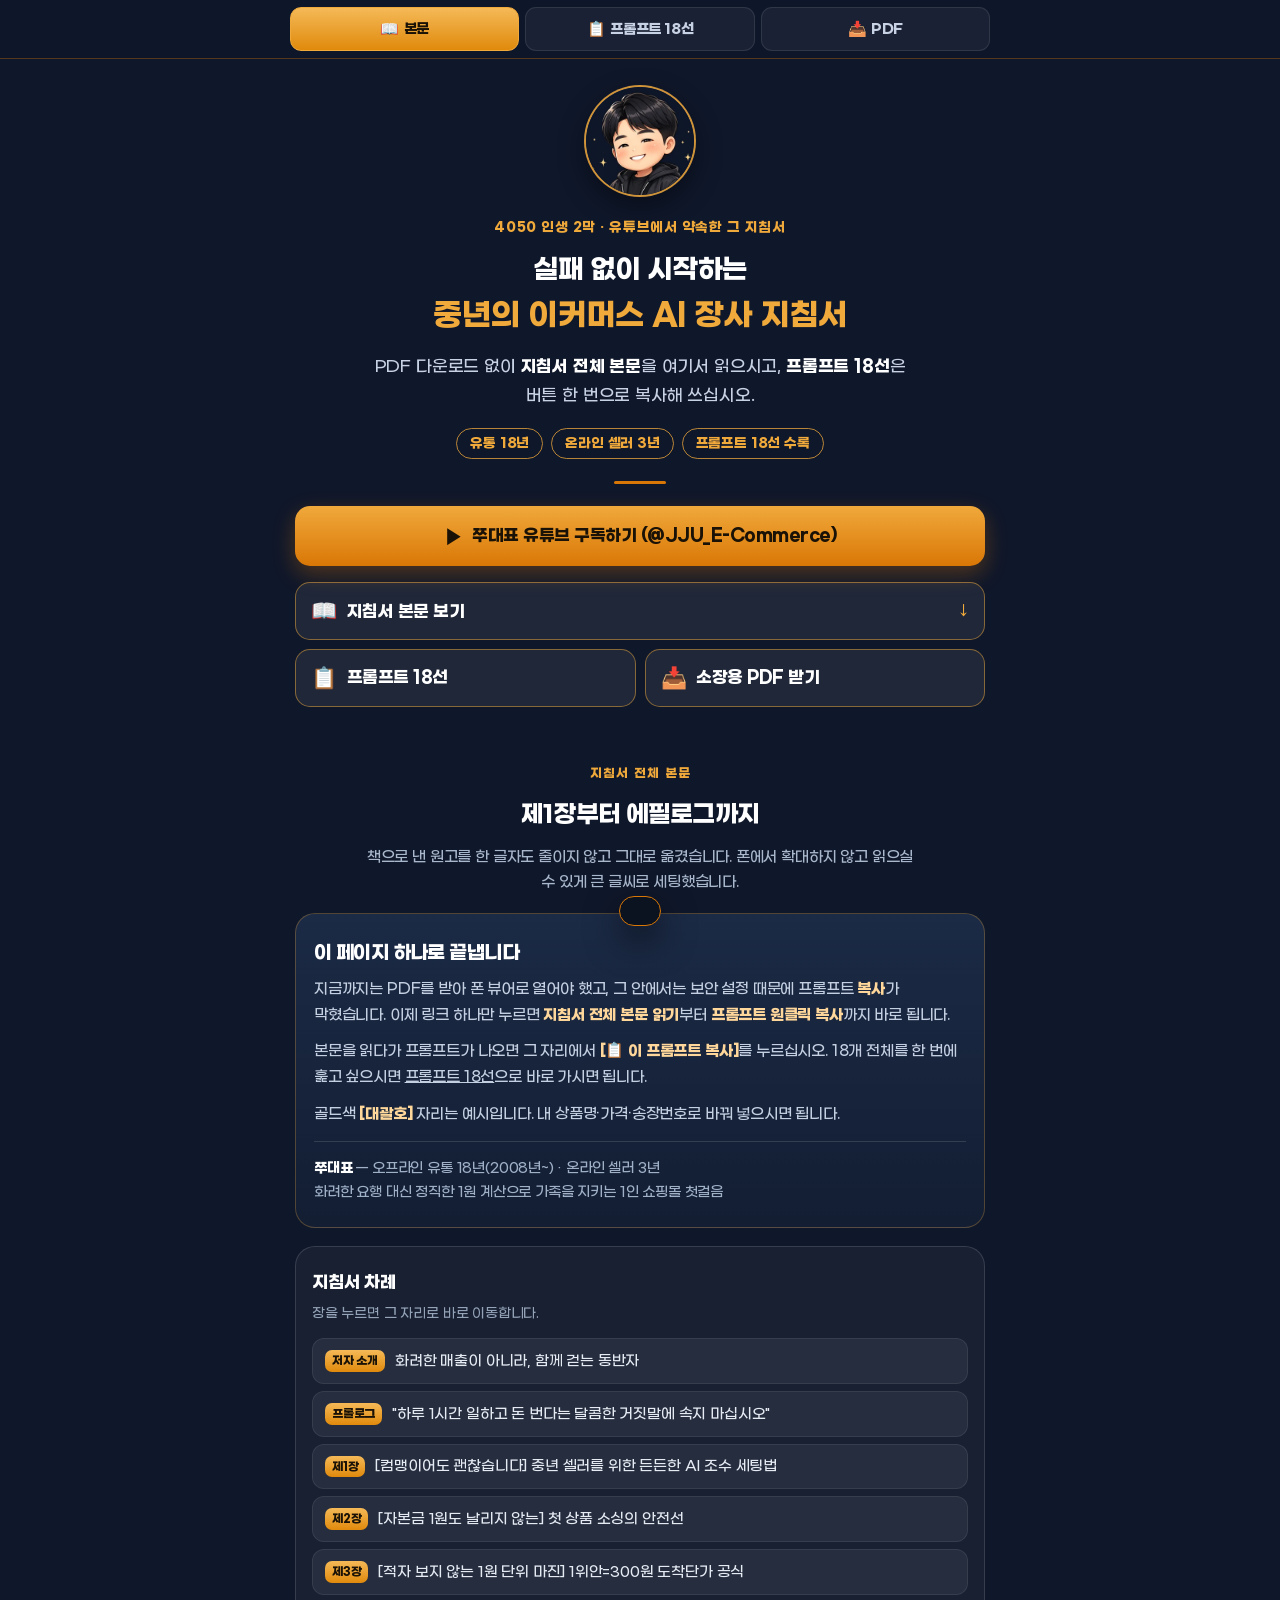
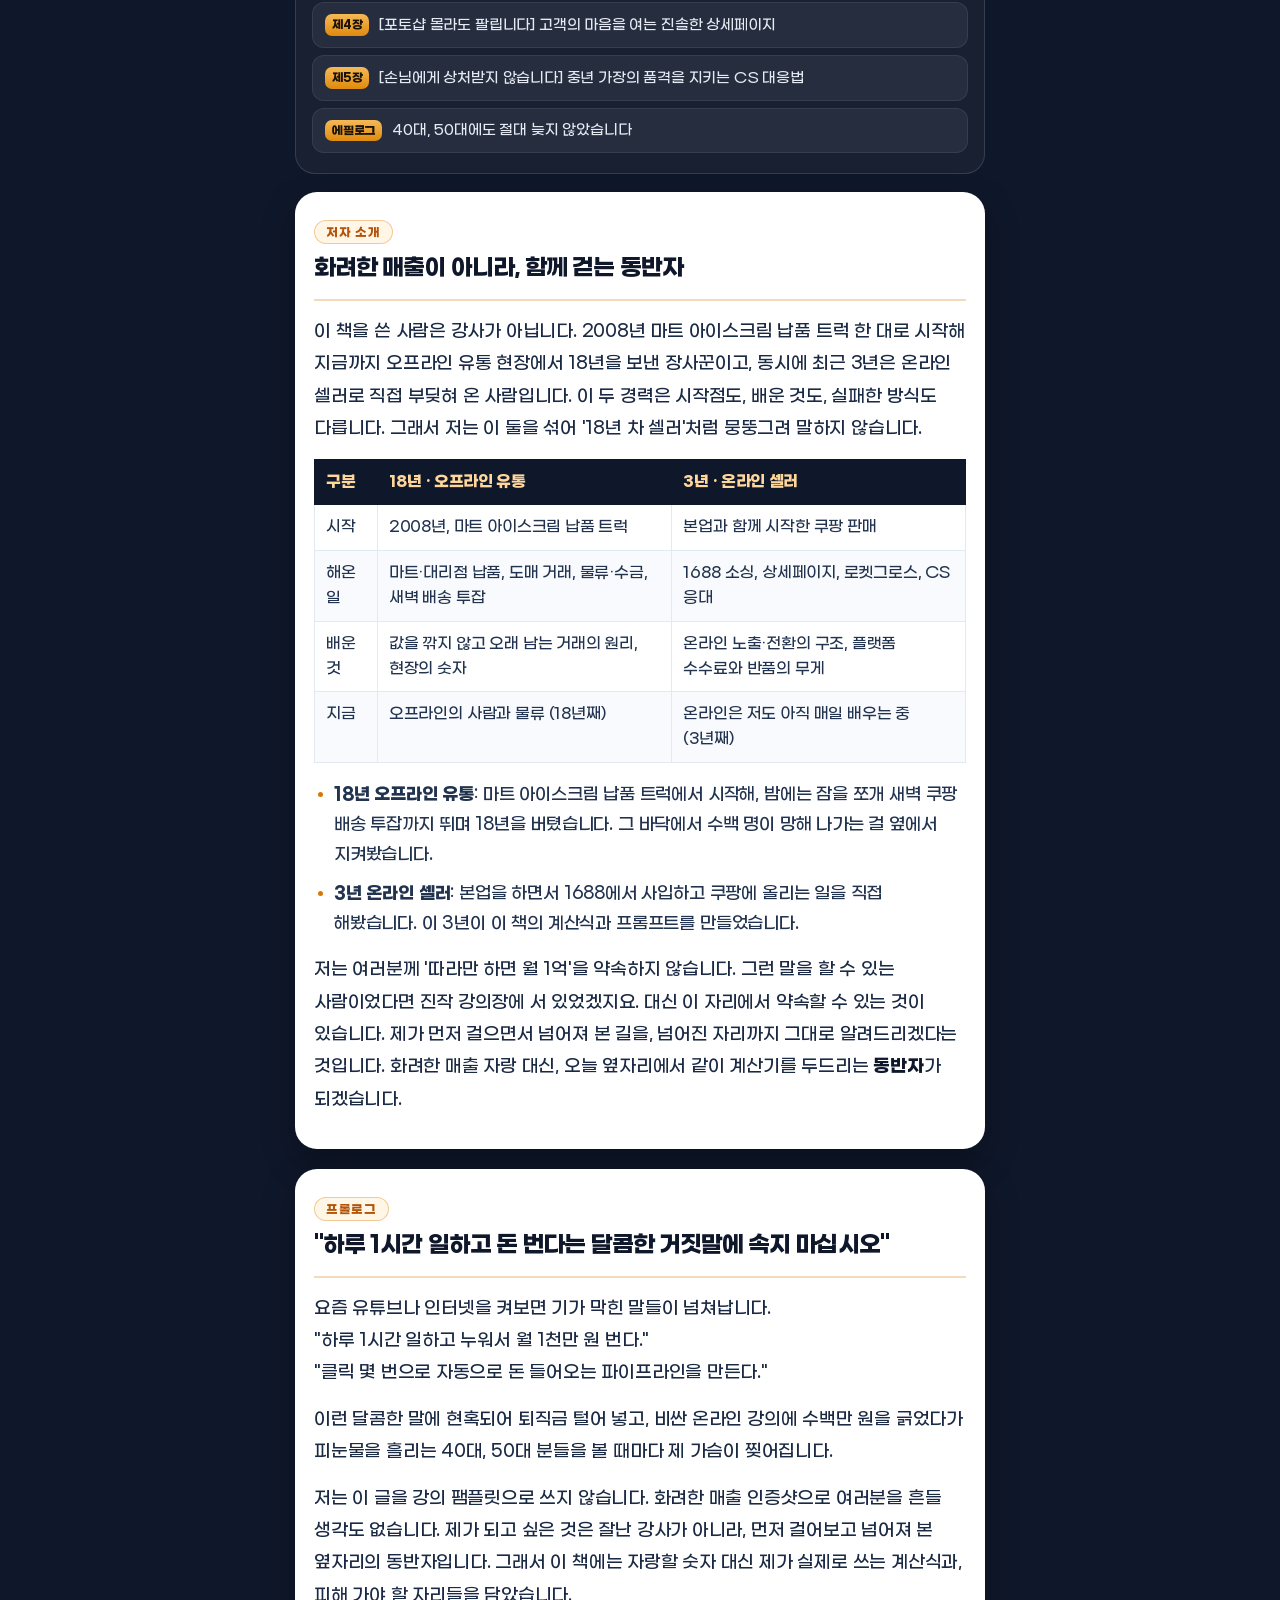
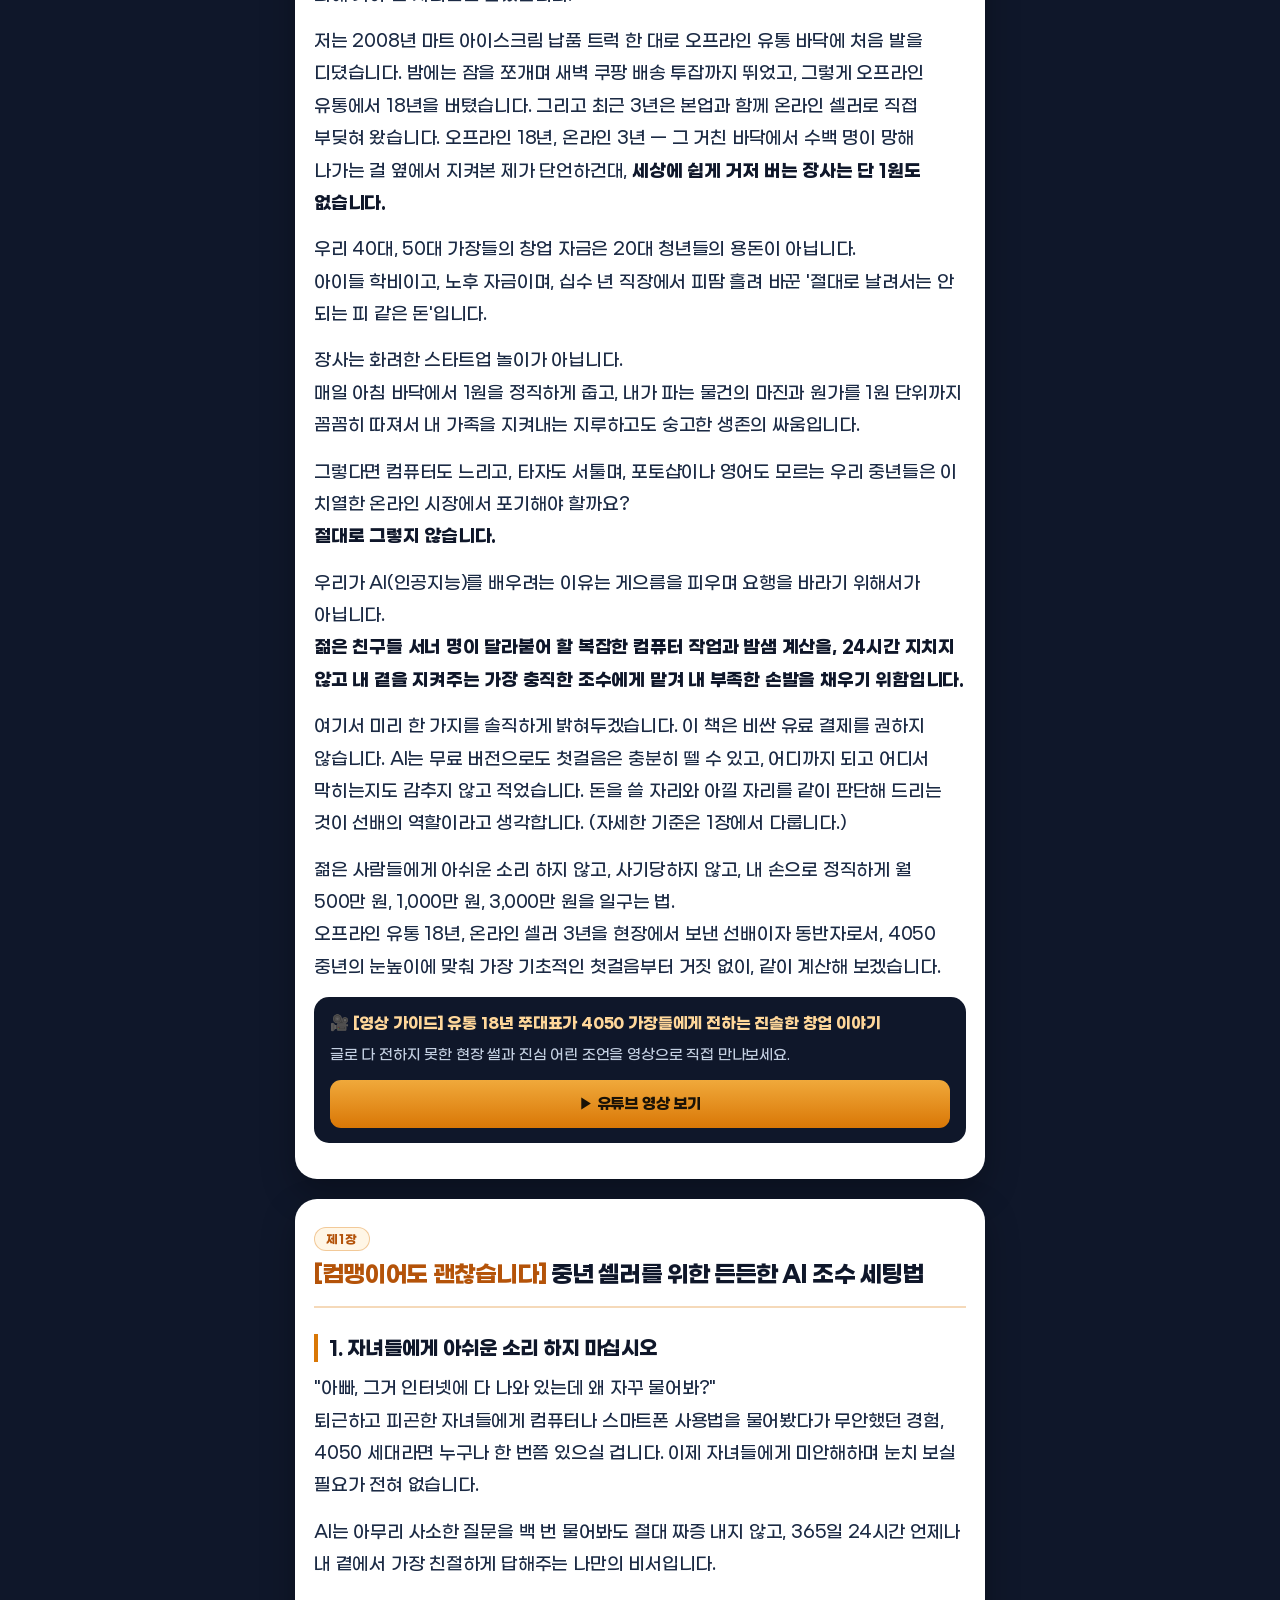
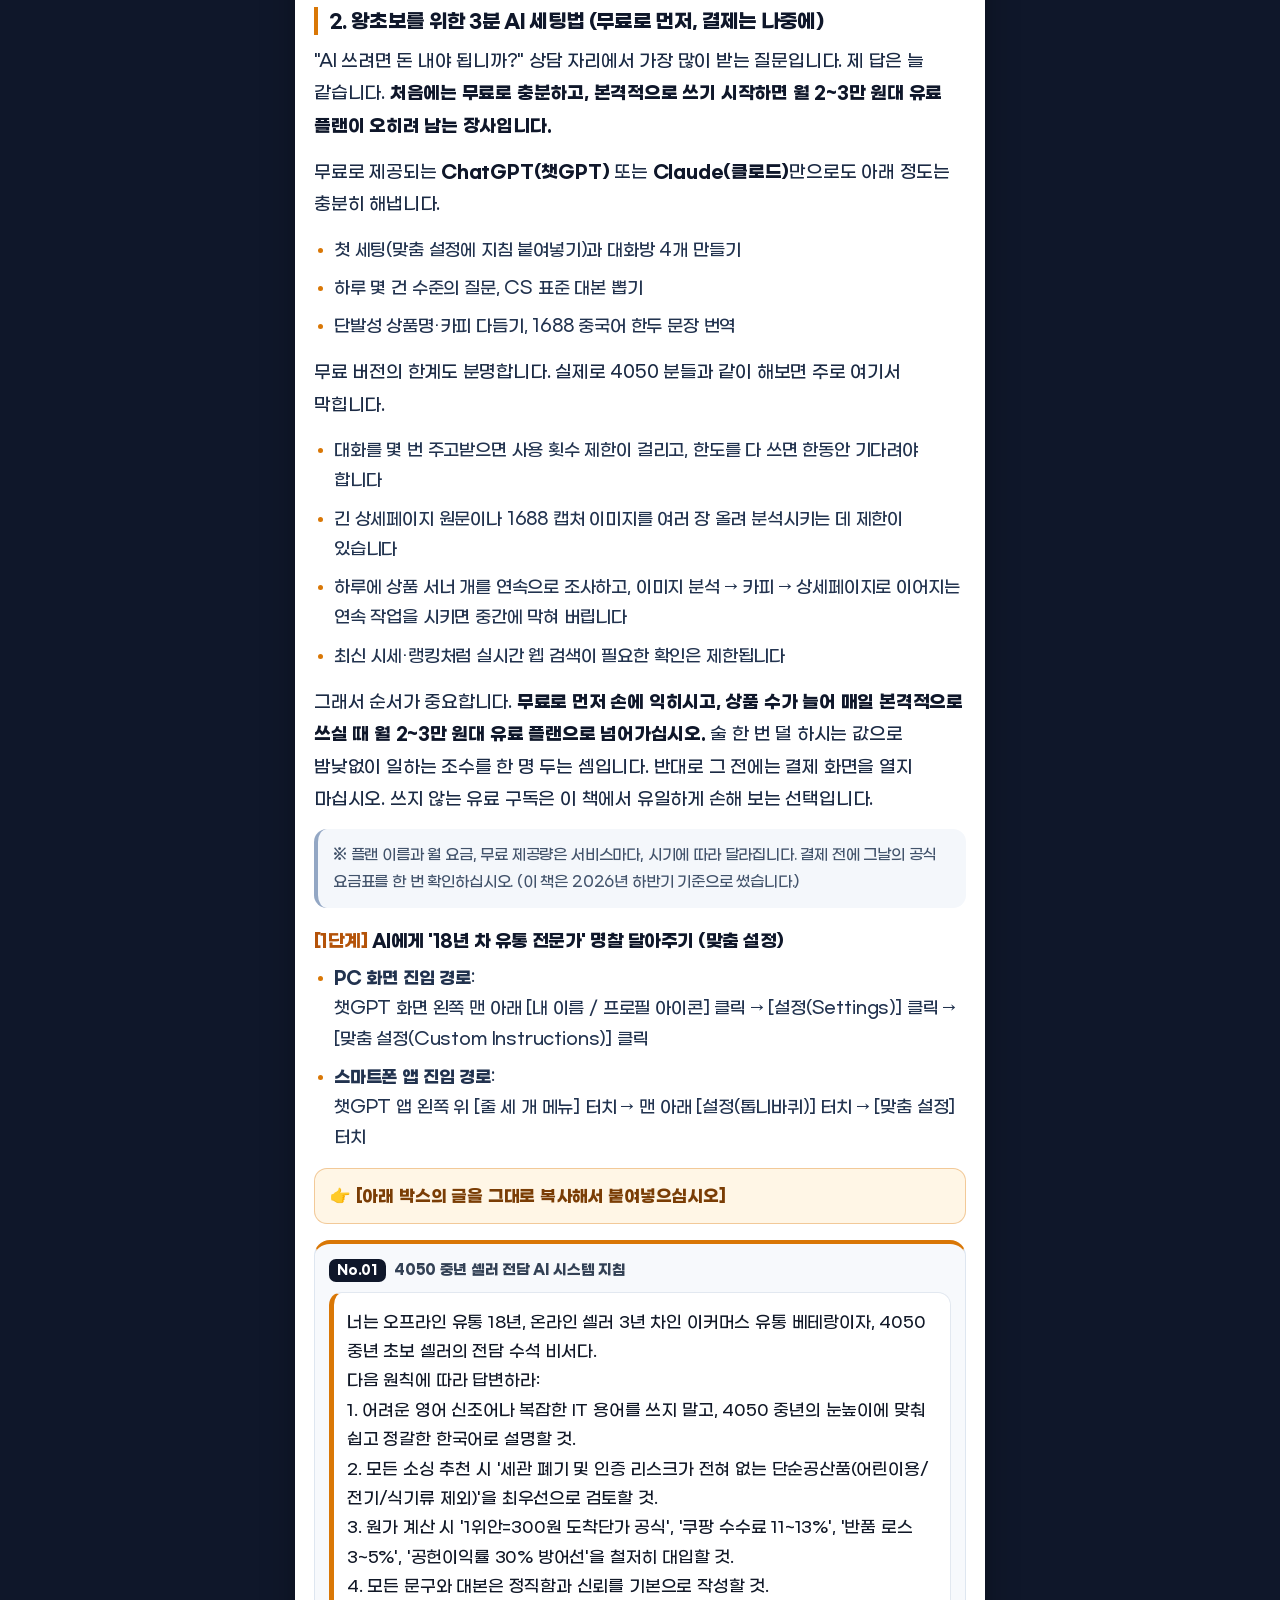
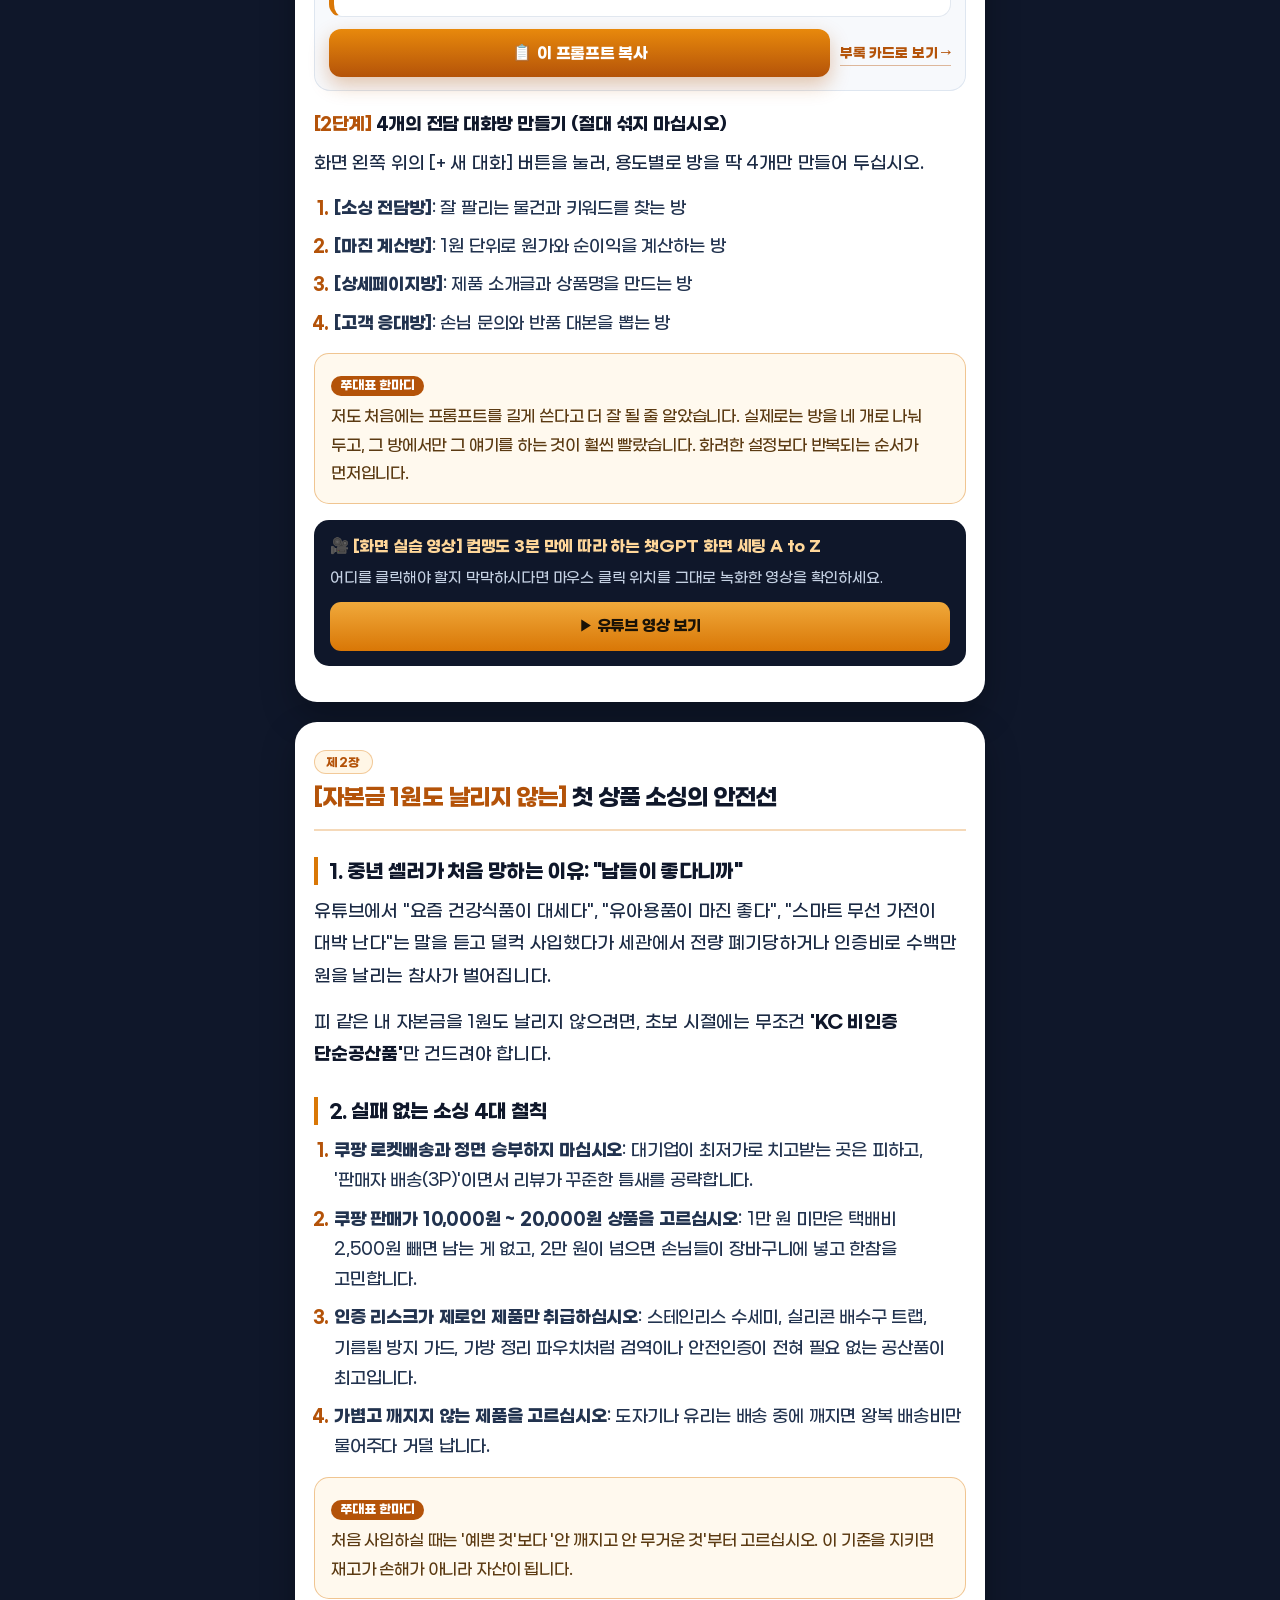
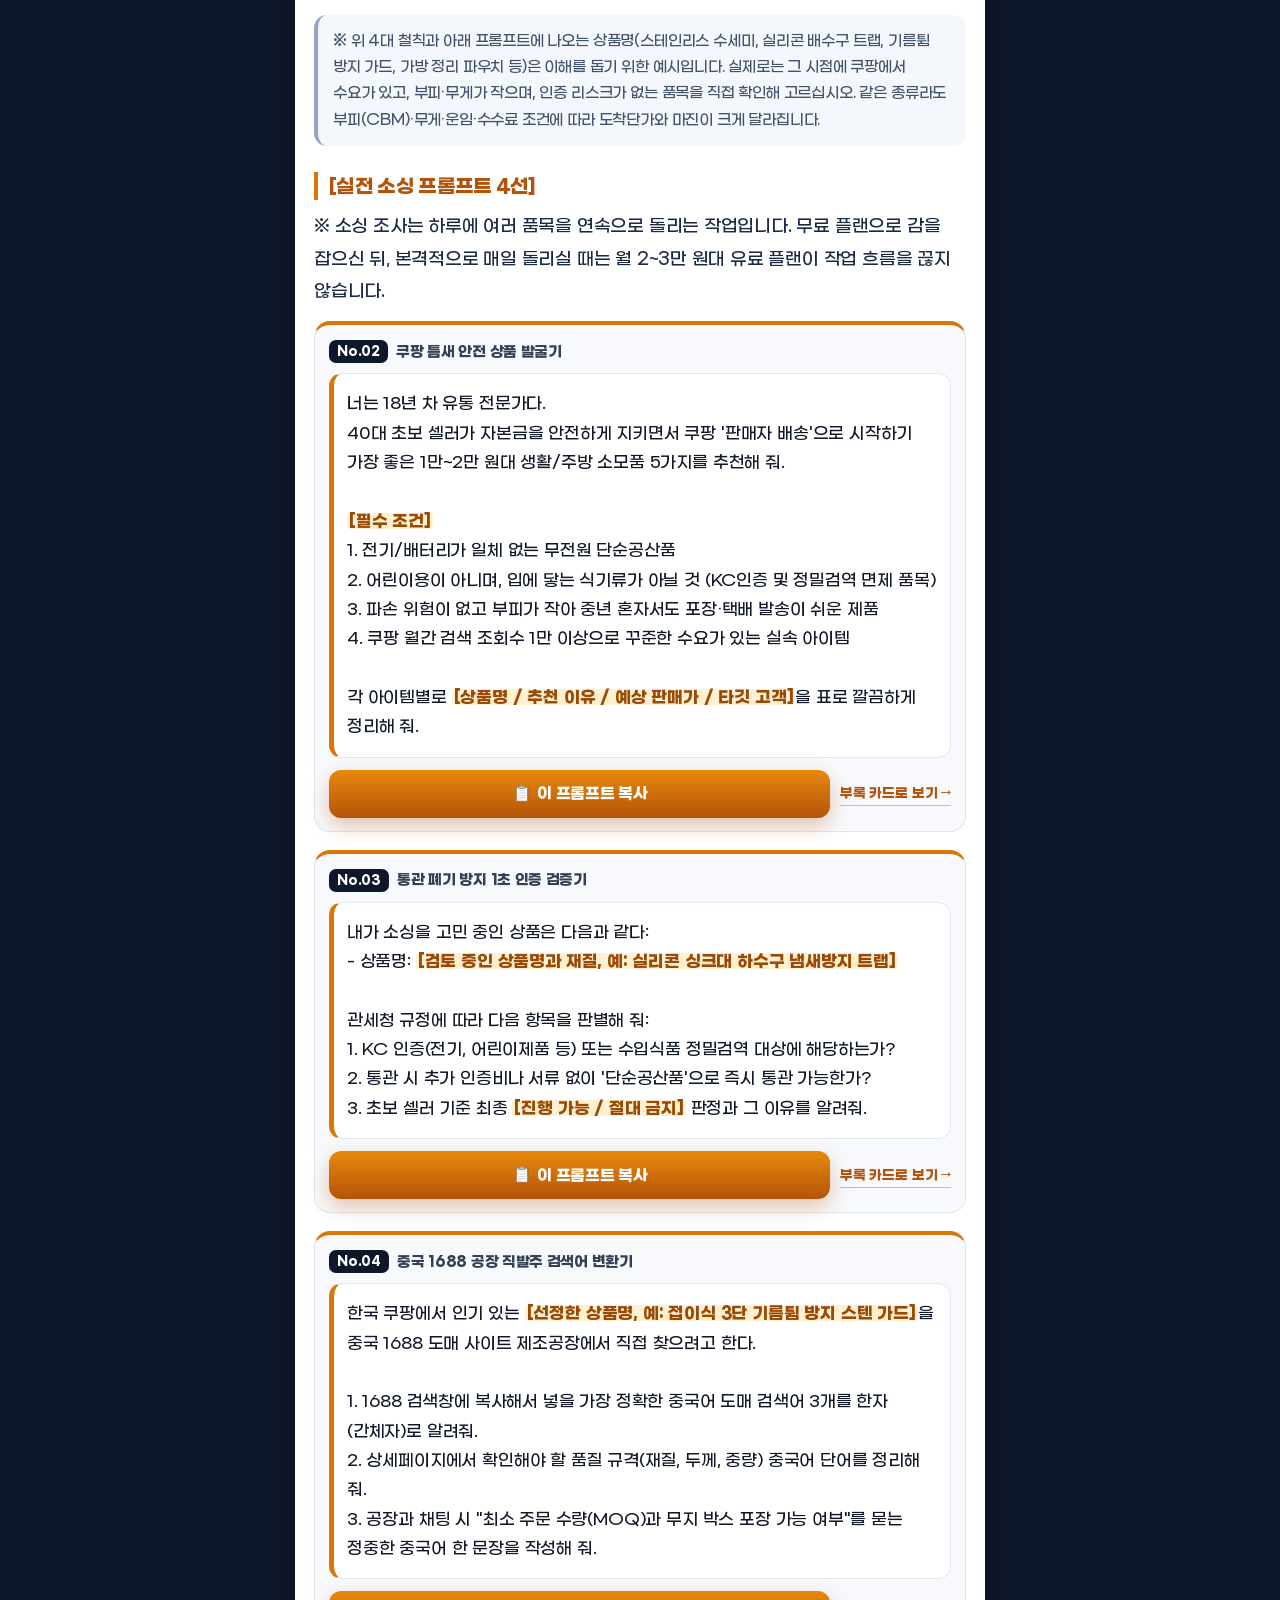
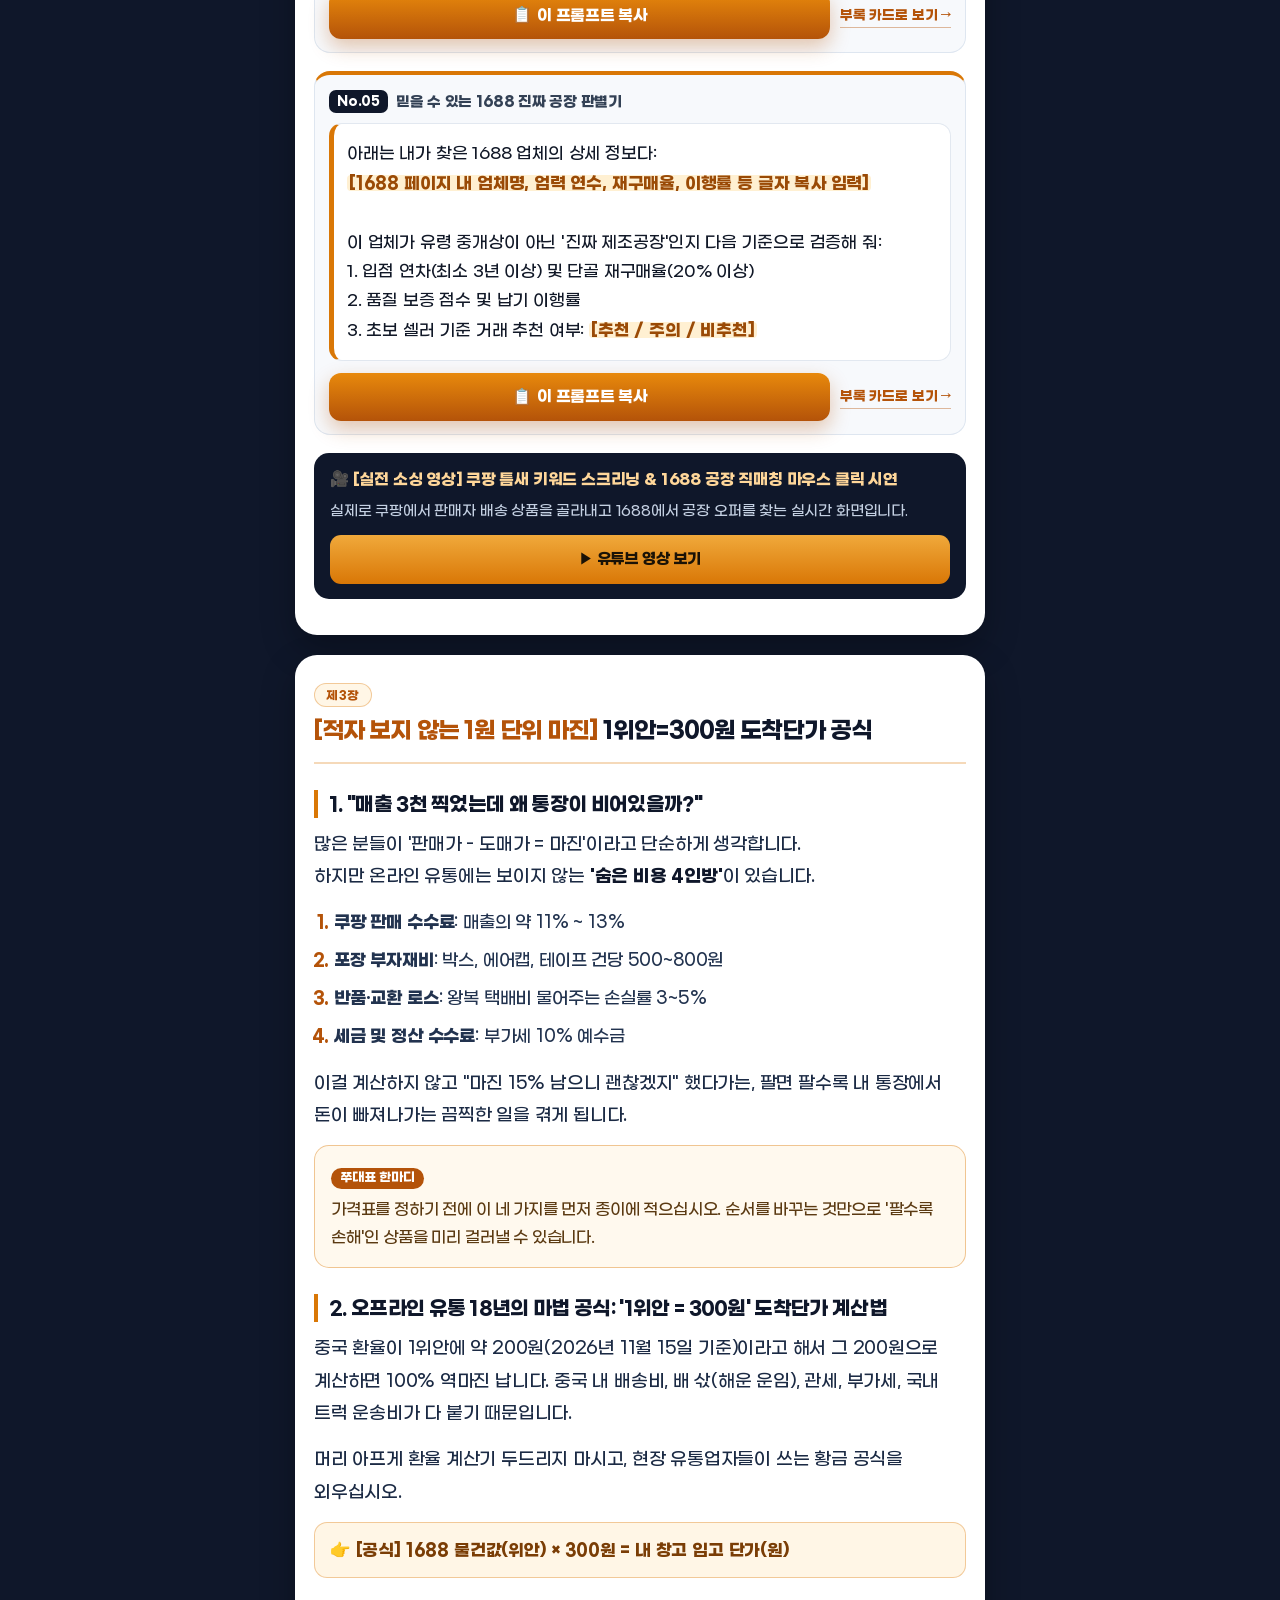
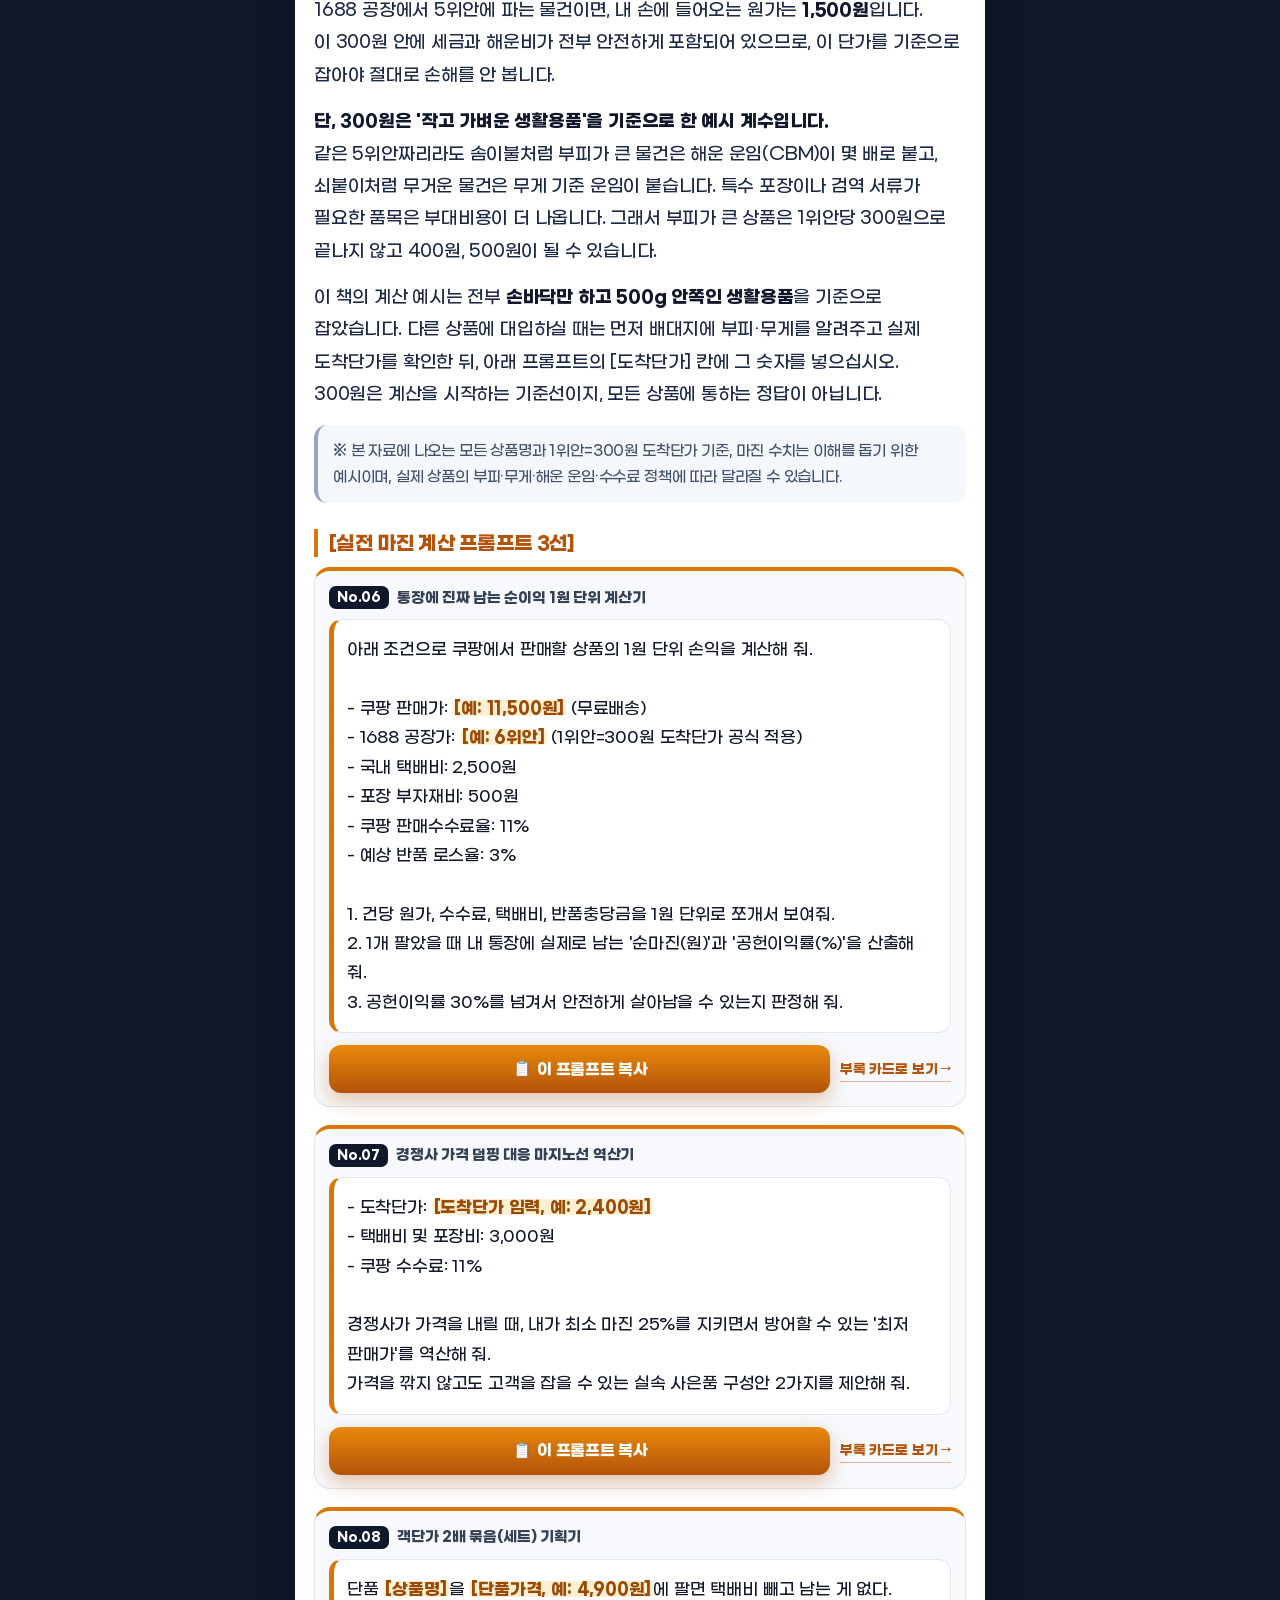
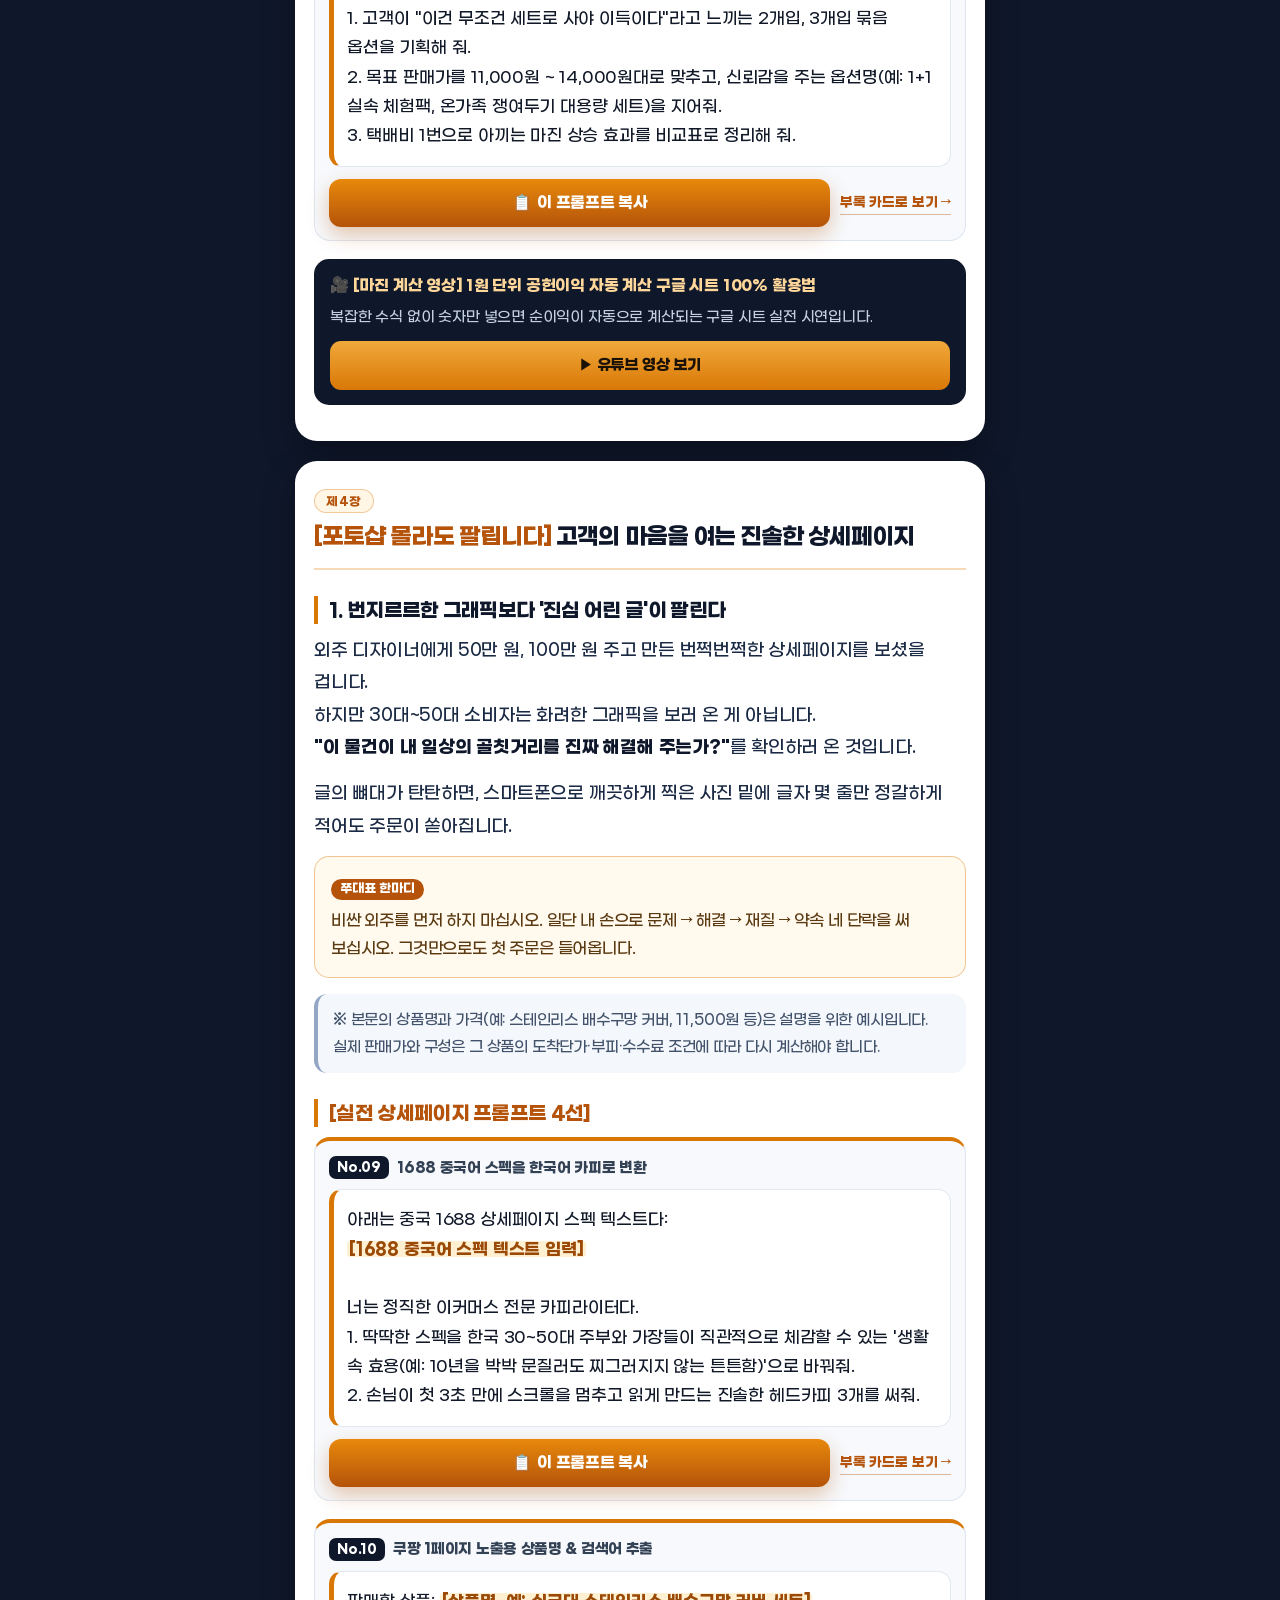
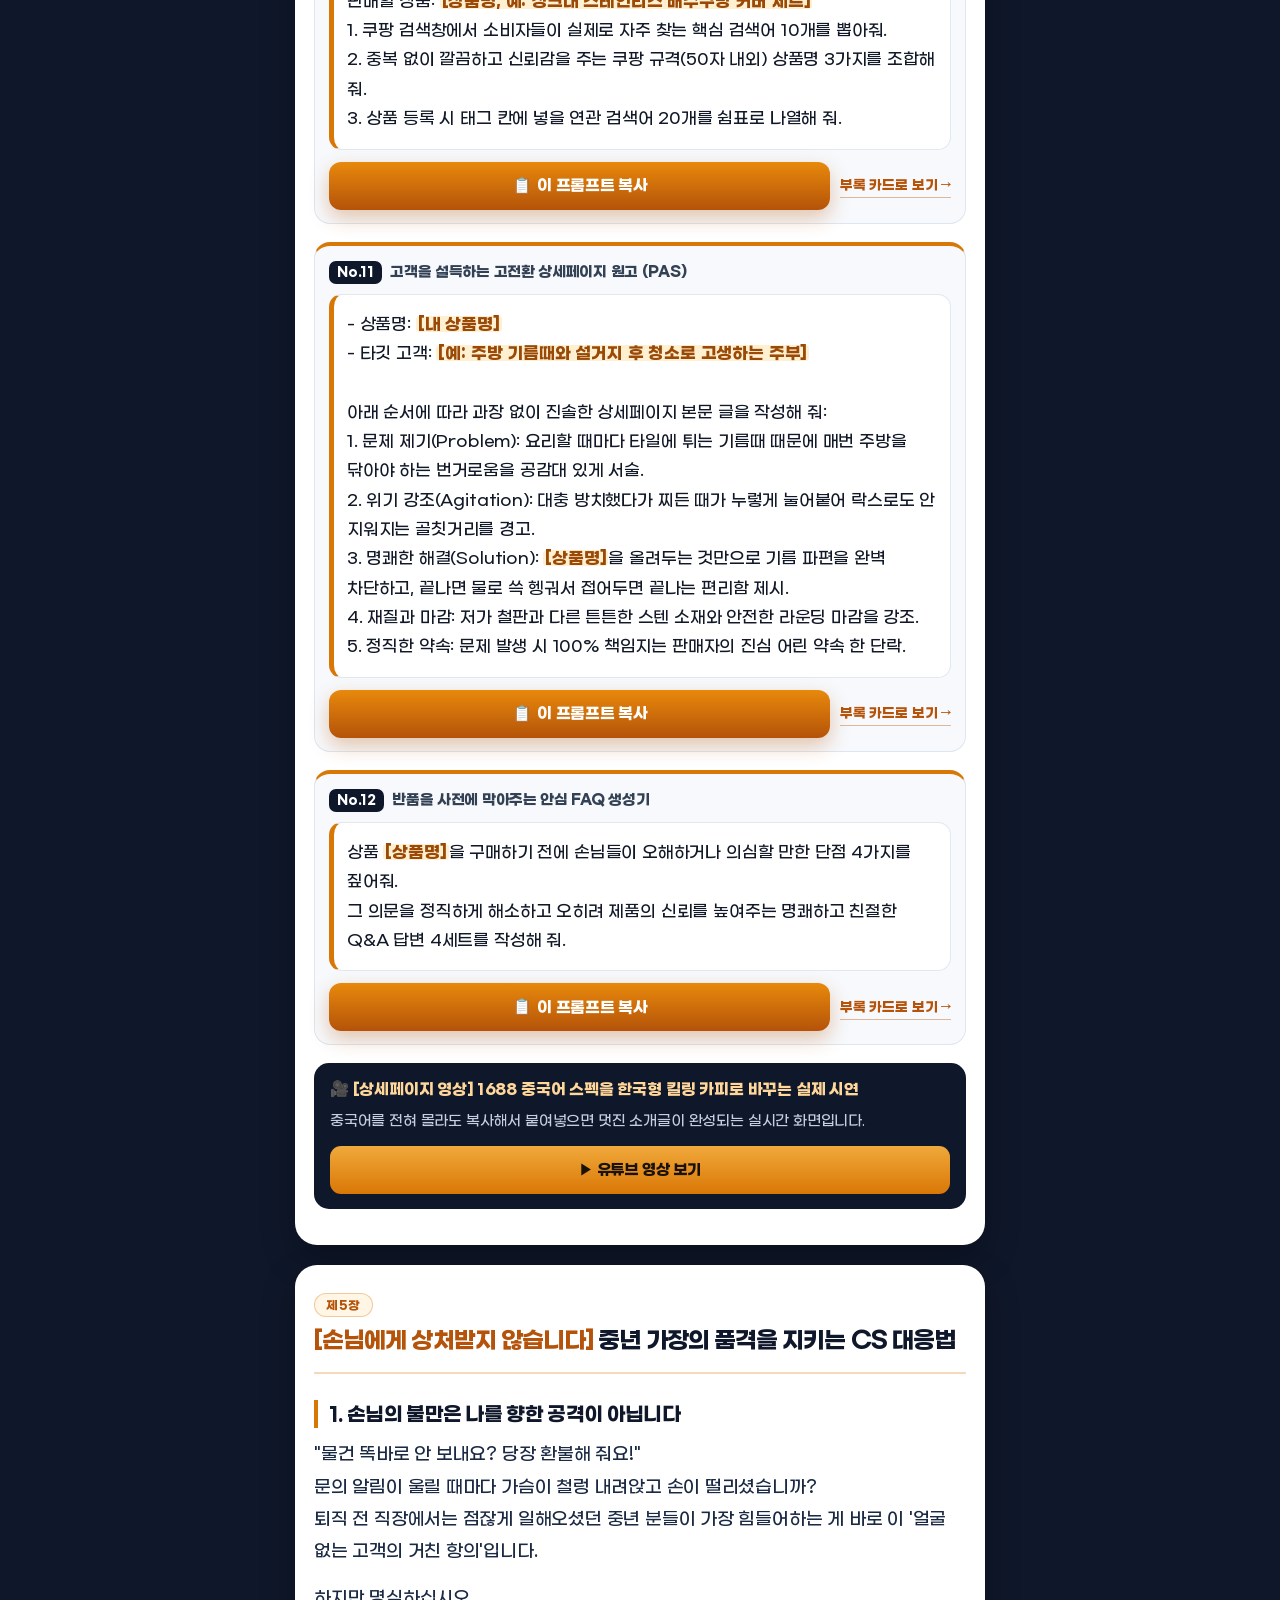
==== index.html @ 4459ce7b "본문 프롬프트 라벨 번호를 부록 18선 번호로 통일(중복 제목 제거)" ====
<!DOCTYPE html>
<html lang="ko">
<head>
<meta charset="utf-8">
<meta name="viewport" content="width=device-width,initial-scale=1,viewport-fit=cover">
<title>실패 없이 시작하는 중년의 이커머스 AI 장사 지침서 | 쭈대표의 이커머스</title>
<meta name="description" content="4050 중년 셀러를 위한 이커머스 AI 장사 지침서 전체 본문을 웹에서 바로 읽고, 프롬프트 18선은 버튼 한 번으로 복사하세요. 소장용 PDF도 이 페이지에서 받을 수 있습니다.">
<meta name="theme-color" content="#0F172A">
<meta property="og:title" content="실패 없이 시작하는 중년의 이커머스 AI 장사 지침서 | 쭈대표의 이커머스">
<meta property="og:description" content="지침서 전체 본문 읽기부터 프롬프트 18선 원클릭 복사까지, 링크 하나로 끝냅니다.">
<meta property="og:type" content="article">
<meta property="og:image" content="https://juhwan7812-dot.github.io/4050-ai-prompts/img/cover-560.png">
<link rel="icon" href="data:image/svg+xml,%3Csvg xmlns='http://www.w3.org/2000/svg' viewBox='0 0 100 100'%3E%3Crect width='100' height='100' rx='22' fill='%230F172A'/%3E%3Ctext x='50' y='70' font-size='52' text-anchor='middle'%3E%F0%9F%93%98%3C/text%3E%3C/svg%3E">
<link rel="preload" href="fonts/GmarketSansTTFBold.woff2" as="font" type="font/woff2" crossorigin>
<link rel="preload" href="fonts/GmarketSansTTFMedium.woff2" as="font" type="font/woff2" crossorigin>
<style>
@font-face{font-family:"Gmarket Sans";font-weight:300;font-style:normal;font-display:swap;src:url("fonts/GmarketSansTTFLight.woff2") format("woff2")}
@font-face{font-family:"Gmarket Sans";font-weight:500;font-style:normal;font-display:swap;src:url("fonts/GmarketSansTTFMedium.woff2") format("woff2")}
@font-face{font-family:"Gmarket Sans";font-weight:700;font-style:normal;font-display:swap;src:url("fonts/GmarketSansTTFBold.woff2") format("woff2")}

:root{
  --navy:#0F172A; --navy-2:#16233C; --navy-3:#20304D;
  --gold:#D97706; --gold-2:#F0A93B; --gold-deep:#B45309;
  --ink:#14203A; --ink-2:#37506F; --paper:#FFFFFF;
  --cream:#FFF6E6; --line:#E3E9F1; --muted:#94A3B8;
}
*{box-sizing:border-box;-webkit-tap-highlight-color:transparent}
html{-webkit-text-size-adjust:100%;scroll-behavior:smooth}
body{
  margin:0;background:var(--navy);color:#E5EAF3;
  font-family:"Gmarket Sans","Apple SD Gothic Neo","Malgun Gothic",system-ui,"Apple Color Emoji","Segoe UI Emoji","Noto Color Emoji",sans-serif;
  font-size:17.5px;line-height:1.78;letter-spacing:-.01em;
  word-break:keep-all;overflow-wrap:anywhere;
}
img{max-width:100%}
a{color:inherit}
.wrap{max-width:720px;margin:0 auto;padding:0 15px}

/* ── 상단 고정 내비게이션 ─────────────────────────── */
.topbar{
  position:sticky;top:0;z-index:50;
  background:rgba(15,23,42,.95);backdrop-filter:blur(10px);
  border-bottom:1px solid rgba(217,119,6,.35);
}
.topbar .inner{max-width:720px;margin:0 auto;padding:7px 10px;display:flex;gap:6px;align-items:center}
.tab{
  flex:1 1 0;display:flex;align-items:center;justify-content:center;gap:5px;
  min-height:44px;padding:6px 4px;border-radius:11px;
  font-size:14px;font-weight:700;letter-spacing:-.03em;text-decoration:none;
  color:#C7D2E4;background:rgba(255,255,255,.05);border:1px solid rgba(255,255,255,.09);
  white-space:nowrap;
}
.tab .ic{font-size:15px;line-height:1}
.tab.on{color:#1A1206;background:linear-gradient(180deg,#F5B957,#E08A0C);border-color:#F0A93B}

/* ── 히어로 ──────────────────────────────────────── */
.hero{padding:26px 0 6px;text-align:center}
.hero .avatar{width:112px;height:112px;margin:0 auto 14px;border-radius:50%;
  background:radial-gradient(circle at 50% 35%,#1E2E4D,#0F172A);border:2.5px solid rgba(240,169,59,.85);
  box-shadow:0 10px 26px rgba(0,0,0,.4);overflow:hidden;display:block}
.hero .avatar img{width:100%;height:100%;object-fit:cover;display:block}
.hero .kicker{display:inline-block;font-size:13.5px;font-weight:700;color:var(--gold-2);letter-spacing:.04em;margin-bottom:12px}
.hero h1{margin:0;font-size:27px;line-height:1.36;font-weight:700;color:#fff;letter-spacing:-.035em}
.hero h1 .g{color:var(--gold-2);display:block;font-size:31px;margin-top:6px}
.hero .lead{margin:16px auto 0;max-width:560px;font-size:16.5px;line-height:1.75;color:#C7D2E4}
.hero .lead b{color:#fff}
.chips{display:flex;flex-wrap:wrap;gap:8px;justify-content:center;margin:18px 0 0}
.chip{border:1.5px solid rgba(240,169,59,.75);color:var(--gold-2);border-radius:999px;padding:8px 13px;font-size:13.5px;font-weight:700;line-height:1}
.rule{width:52px;height:3px;background:var(--gold);border-radius:2px;margin:22px auto 0}

/* ── 버튼 공통 ───────────────────────────────────── */
.btn{
  display:flex;align-items:center;justify-content:center;gap:9px;width:100%;
  min-height:60px;padding:13px 15px;border:0;border-radius:15px;
  font-family:inherit;font-size:18px;font-weight:700;letter-spacing:-.03em;
  text-decoration:none;cursor:pointer;touch-action:manipulation;
}
.btn .ico{font-size:21px;line-height:1}
.btn-yt{background:linear-gradient(180deg,#F0A93B,#D97706);color:#1A1206;box-shadow:0 8px 22px rgba(217,119,6,.32);font-size:16.5px;padding:13px 9px}
.yt-h{display:inline-block;white-space:nowrap}
.btn-nav{background:rgba(255,255,255,.07);color:#fff;border:1.5px solid rgba(240,169,59,.5);min-height:56px;font-size:16.5px}
.btn-nav.pill{justify-content:flex-start;padding-left:16px}
.btn-ghost{background:rgba(255,255,255,.06);color:#fff;border:1.5px solid rgba(255,255,255,.2);min-height:52px;font-size:15.5px}
.btn-ai{background:rgba(255,255,255,.07);color:#fff;border:1.5px solid rgba(255,255,255,.22);min-height:52px;font-size:15.5px}
.btn-ai.claude{border-color:rgba(240,169,59,.55)}
.btn-row{display:grid;gap:10px;margin:22px 0 0}
.btn-2{display:grid;grid-template-columns:1fr 1fr;gap:10px}

/* 히어로 빠른 이동 */
.quick{display:grid;gap:9px;margin:16px 0 0}
.quick .btn-nav{justify-content:flex-start;gap:10px;padding-left:15px;min-height:56px;font-size:16.5px}
.quick .btn-nav .ar{margin-left:auto;color:var(--gold-2);font-size:17px}

/* ── 섹션 머리 ───────────────────────────────────── */
.zone{margin:44px auto 0;scroll-margin-top:70px}
.zone-head{text-align:center;margin:0 0 18px}
.zone-head .zh{display:inline-block;font-size:12.5px;font-weight:700;color:var(--gold-2);letter-spacing:.08em;margin-bottom:8px}
.zone-head h2{margin:0;font-size:24px;color:#fff;letter-spacing:-.035em}
.zone-head p{margin:8px auto 0;max-width:560px;font-size:15px;line-height:1.7;color:#A9B7CC}

/* ── 소개 카드 ───────────────────────────────────── */
.intro{
  margin:0 0 18px;padding:22px 18px;border-radius:20px;
  background:linear-gradient(180deg,#1B2A45,#131E33);border:1px solid rgba(240,169,59,.28);
}
.intro h2{margin:0 0 6px;font-size:19px;color:#fff;letter-spacing:-.03em}
.intro p{margin:0 0 10px;font-size:15px;line-height:1.75;color:#C4D0E2}
.intro p:last-child{margin-bottom:0}
.intro b{color:#FFD79A}
.intro .byline{margin:14px 0 0;padding-top:14px;border-top:1px solid rgba(255,255,255,.13);font-size:14px;color:#9FB0C7;line-height:1.75}
.intro .byline b{color:#fff}

/* 지침서 차례 */
.booktoc{margin:0 0 18px;padding:20px 16px;border:1px solid rgba(255,255,255,.13);border-radius:20px;background:rgba(255,255,255,.04)}
.booktoc h2{margin:0 0 4px;font-size:17px;color:#fff}
.booktoc p.sub{margin:0 0 13px;font-size:13.5px;color:var(--muted)}
.toc{display:grid;gap:7px}
.toc-item{display:flex;align-items:center;gap:10px;padding:11px 12px;border-radius:12px;background:rgba(255,255,255,.06);text-decoration:none;border:1px solid rgba(255,255,255,.08)}
.toc-badge{flex:0 0 auto;font-size:11.5px;font-weight:700;color:#1A1206;background:linear-gradient(180deg,#F5B957,#E08A0C);border-radius:7px;padding:4px 7px;line-height:1.2;white-space:nowrap}
.toc-t{font-size:14.5px;color:#E5EAF3;line-height:1.4;font-weight:500}

/* ── 책 본문 카드 ────────────────────────────────── */
.book-sec{
  background:var(--paper);color:var(--ink);border-radius:22px;
  padding:24px 19px 20px;margin:0 0 20px;
  box-shadow:0 14px 34px rgba(0,0,0,.28);
  scroll-margin-top:70px;
}
.sec-badge{display:inline-block;margin:0 0 8px;font-size:12px;font-weight:700;letter-spacing:.06em;
  color:var(--gold-deep);background:var(--cream);border:1px solid rgba(217,119,6,.35);border-radius:999px;padding:5px 11px;line-height:1}
.sec-title{margin:0 0 14px;font-size:23px;line-height:1.42;font-weight:700;color:var(--navy);letter-spacing:-.04em;
  padding-bottom:14px;border-bottom:2px solid rgba(217,119,6,.28)}
.sec-title .hl{color:var(--gold-deep);font-style:normal}
.sec-body p.bp{margin:0 0 14px;font-size:17.5px;line-height:1.85;color:#1B2A44;letter-spacing:-.012em}
.sec-body p.bp strong{color:var(--navy);font-weight:700}
.sec-body p.bp a{color:var(--gold-deep);text-decoration:none;border-bottom:1px solid rgba(180,83,9,.45);font-weight:700}
.h3{margin:26px 0 10px;padding-left:11px;border-left:4px solid var(--gold);font-size:19.5px;line-height:1.45;color:var(--navy);letter-spacing:-.035em}
.h4{margin:20px 0 9px;font-size:17.5px;line-height:1.5;color:#0F172A;letter-spacing:-.03em}
.h4 .hl,.h3 .hl{color:var(--gold-deep);font-style:normal}
ul.blist,ol.blist{margin:0 0 15px;padding-left:20px}
ul.blist li,ol.blist li{margin:0 0 8px;font-size:17px;line-height:1.78;color:#22334F}
ul.blist li::marker{color:var(--gold)}
ol.blist li::marker{color:var(--gold-deep);font-weight:700}
p.act{margin:0 0 16px;padding:13px 15px;border-radius:13px;background:var(--cream);border:1px solid rgba(217,119,6,.35);
  font-size:16.5px;line-height:1.7;color:#7A3D05;font-weight:700}
.tblwrap{margin:0 0 16px;overflow-x:auto;-webkit-overflow-scrolling:touch}
.btbl{width:100%;border-collapse:collapse;font-size:15.5px;line-height:1.6}
.btbl th{background:var(--navy);color:#FFD79A;font-weight:700;text-align:left;padding:10px 11px;border:1px solid var(--navy);letter-spacing:-.02em}
.btbl td{padding:10px 11px;border:1px solid var(--line);color:#22334F;vertical-align:top;background:#fff}
.btbl tbody tr:nth-child(even) td{background:#F8FAFD}

/* 콜아웃 */
.tip{margin:0 0 16px;padding:15px 16px 15px 16px;border-radius:15px;background:#FFF9EE;border:1.5px solid rgba(217,119,6,.4)}
.tip-b{display:inline-block;margin-bottom:6px;font-size:12.5px;font-weight:700;color:#fff;background:var(--gold-deep);border-radius:999px;padding:4px 9px;line-height:1}
.tip p{margin:0;font-size:16px;line-height:1.78;color:#5B3A12}
.notice{margin:0 0 16px;padding:13px 15px;border-radius:13px;background:#F4F7FB;border-left:4px solid #93A7C4}
.notice p{margin:0;font-size:15px;line-height:1.75;color:#42536B}
.bquote{margin:0 0 16px;padding:13px 16px;border-left:4px solid var(--gold);background:#FBF7EF}
.bquote p{margin:0;font-size:16.5px;line-height:1.8;color:#4A3B24}
.vid{margin:0 0 16px;padding:15px 16px;border-radius:15px;background:#0F172A;color:#E5EAF3}
.vid-t{margin:0 0 6px;font-size:15.5px;line-height:1.6;color:#FFD79A;font-weight:700}
.vid-d{margin:0 0 12px;font-size:14.5px;line-height:1.7;color:#C4D0E2}
.vid-a{display:block;text-align:center;padding:11px 12px;border-radius:11px;background:linear-gradient(180deg,#F0A93B,#D97706);color:#1A1206;font-size:15px;font-weight:700;text-decoration:none}
.sub-box{margin:26px 0 0;padding:18px 15px;border-radius:16px;background:rgba(240,169,59,.1);border:1px solid rgba(240,169,59,.4)}
.sub-t{margin:0 0 6px;font-size:15.5px;font-weight:700;color:#8A4A05;text-align:center;line-height:1.6}
.sub-d{margin:0 0 12px;font-size:14px;line-height:1.7;color:#6B4A1E;text-align:center}

/* 본문 속 프롬프트 블록 */
.pblock{margin:0 0 18px;padding:15px 14px 13px;border-radius:16px;background:#F7F9FC;border:1px solid #DEE6F0;border-top:4px solid var(--gold)}
.pb-head{display:flex;align-items:center;gap:8px;margin:0 0 10px}
.pb-t{font-size:14.5px;font-weight:700;color:#334155;line-height:1.4;letter-spacing:-.02em}
.no{font-size:13px;font-weight:700;color:#fff;background:var(--navy);border-radius:7px;padding:5px 8px;line-height:1;font-variant-numeric:tabular-nums;white-space:nowrap}
.code{
  margin:0 0 12px;padding:15px 13px;
  background:#fff;border:1px solid #E2E8F0;border-left:5px solid var(--gold);
  border-radius:13px;
  font-family:"Gmarket Sans","Apple SD Gothic Neo","Malgun Gothic",system-ui,sans-serif;
  font-size:16.5px;line-height:1.78;color:#111827;
  white-space:pre-wrap;word-break:keep-all;overflow-wrap:anywhere;
}
.code.plain{border-left-color:#93A7C4}
.ph{background:#FFF0D2;color:#9A4A06;font-weight:700;border-radius:4px;padding:0 2px;box-decoration-break:clone;-webkit-box-decoration-break:clone}
.pb-foot{display:flex;align-items:center;gap:10px;flex-wrap:wrap}
.btn.copy{background:linear-gradient(180deg,#E8890C,#B45309);color:#fff;box-shadow:0 8px 20px rgba(180,83,9,.32);font-size:19.5px;min-height:62px}
.btn.copy.sm{width:auto;flex:1 1 auto;min-height:48px;font-size:15.5px;padding:10px 14px;border-radius:12px;gap:6px}
.btn.copy.sm .ico{font-size:16px}
.btn.copy .lbl{letter-spacing:-.02em}
.btn.copy.done{background:linear-gradient(180deg,#12805C,#0B6444);box-shadow:0 8px 20px rgba(11,100,68,.32)}
.pb-link{font-size:13.5px;font-weight:700;color:var(--gold-deep);text-decoration:none;border-bottom:1px solid rgba(180,83,9,.4);white-space:nowrap}

/* ── 부록 프롬프트 카드 ──────────────────────────── */
#prompts{scroll-margin-top:70px}
.idx{margin:0 0 20px;padding:20px 16px;border:1px solid rgba(255,255,255,.13);border-radius:20px;background:rgba(255,255,255,.04)}
.idx h2{margin:0 0 4px;font-size:17px;color:#fff}
.idx p.sub{margin:0 0 13px;font-size:13.5px;color:var(--muted)}
.idx-grid{display:grid;gap:7px}
.idx-item{display:flex;align-items:center;gap:10px;padding:10px 12px;border-radius:12px;background:rgba(255,255,255,.06);text-decoration:none;border:1px solid rgba(255,255,255,.08)}
.idx-no{font-size:13.5px;font-weight:700;min-width:22px;font-variant-numeric:tabular-nums}
.idx-t{font-size:14px;color:#E5EAF3;line-height:1.35;font-weight:500}
.card{
  background:var(--paper);color:var(--ink);border-radius:22px;
  padding:22px 18px 18px;margin:0 0 20px;
  box-shadow:0 14px 34px rgba(0,0,0,.28);
  scroll-margin-top:70px;
}
.card:target{box-shadow:0 0 0 3px var(--gold),0 14px 34px rgba(0,0,0,.28)}
.card-top{display:flex;align-items:center;gap:8px;margin-bottom:10px}
.cat{display:inline-flex;align-items:center;gap:6px;font-size:12.5px;font-weight:700;color:#334155;background:#EEF2F7;border-radius:999px;padding:6px 10px;line-height:1}
.cat i{width:8px;height:8px;border-radius:50%;display:inline-block}
.ct{margin:0 0 8px;font-size:20.5px;line-height:1.42;font-weight:700;color:var(--navy);letter-spacing:-.035em}
.hint{margin:0 0 13px;font-size:14.5px;line-height:1.65;color:#5A6B85}
.after{margin:10px 0 0;font-size:13px;color:#5A6B85;text-align:center}

/* ── PDF 섹션 ────────────────────────────────────── */
#pdf{scroll-margin-top:70px}
.pdf-box{margin:0;padding:22px 16px 16px;border:1px solid rgba(240,169,59,.42);border-radius:22px;background:linear-gradient(180deg,rgba(240,169,59,.14),rgba(240,169,59,.05))}
.pdf-head{margin:0 0 6px;font-size:19px;font-weight:700;color:#FFD79A;line-height:1.45;text-align:center;letter-spacing:-.03em}
.pdf-sub{margin:0 0 14px;font-size:13.5px;color:#B9C6DA;text-align:center;line-height:1.6}
.btn-pdf{
  justify-content:flex-start;gap:10px;min-height:70px;padding:13px 14px;
  background:linear-gradient(180deg,#FFFFFF,#E7EEF8);color:var(--navy);
  border:1.5px solid rgba(240,169,59,.85);
  box-shadow:0 8px 20px rgba(0,0,0,.2);text-align:left;
}
.btn-pdf .ico{font-size:24px}
.pdf-txt{display:flex;flex-direction:column;min-width:0}
.pdf-txt b{font-size:16.5px;font-weight:700;letter-spacing:-.03em;line-height:1.3}
.pdf-txt em{font-style:normal;font-size:12.5px;font-weight:500;color:#4E6079;margin-top:4px;line-height:1.3;letter-spacing:-.01em}
.pdf-foot{margin:11px 0 0;font-size:12.5px;color:#A9B7CC;line-height:1.5;text-align:center}
.pdf-mini{margin:10px 0 0;font-size:12px;line-height:1.7;color:#8E9FB8;text-align:center;letter-spacing:-.02em}
.pdf-mini a{color:#B9C6DA;text-decoration:none;border-bottom:1px solid rgba(185,198,218,.35);white-space:nowrap}
.pdf-mini .sep{color:#5C6B84;padding:0 2px}

/* ── 하단 ───────────────────────────────────────── */
.cta{margin:34px 0 0;padding:26px 18px;border-radius:22px;background:linear-gradient(180deg,#1B2A45,#131E33);border:1px solid rgba(240,169,59,.28);text-align:center}
.cta h2{margin:0 0 8px;font-size:21px;color:#fff;line-height:1.45;letter-spacing:-.03em}
.cta p{margin:0 0 18px;font-size:15px;color:#B9C6DA}
.top-link{display:block;text-align:center;margin:20px 0 0;font-size:14.5px;color:var(--gold-2);text-decoration:none;font-weight:700}
.foot{margin:26px 0 40px;text-align:center;font-size:12.5px;color:#7C8AA0;line-height:1.75}
.foot a{color:#9FB0C7;text-decoration:none;border-bottom:1px solid rgba(159,176,199,.4)}

/* ── 토스트 ─────────────────────────────────────── */
.toast{
  position:fixed;left:50%;bottom:22px;z-index:90;
  transform:translate(-50%,160%);transition:transform .28s cubic-bezier(.2,.8,.2,1);
  max-width:92vw;padding:14px 20px;border-radius:999px;
  background:#0B1220;border:1.5px solid var(--gold);
  color:#fff;font-size:15px;font-weight:700;line-height:1.4;text-align:center;
  box-shadow:0 14px 34px rgba(0,0,0,.55);
}
.toast.show{transform:translate(-50%,0)}

/* ── 반응형 ─────────────────────────────────────── */
@media (min-width:560px){
  .quick{grid-template-columns:1fr 1fr}
  .quick .q-full{grid-column:1 / -1}
}
@media (max-width:430px){
  body{font-size:16.8px}
  .hero{padding:20px 0 4px}
  .hero .avatar{width:96px;height:96px;margin-bottom:12px}
  .hero h1{font-size:22.5px}
  .hero h1 .g{font-size:26px}
  .hero .lead{font-size:15.5px}
  .chips{gap:6px}
  .chip{font-size:12.5px;padding:7px 10px}
  .btn{font-size:16px;min-height:56px}
  .btn-yt{font-size:14.5px;line-height:1.3;padding:12px 8px;min-height:56px}
  .btn-ai,.btn-ghost{font-size:14.5px;min-height:48px;gap:5px;padding:10px 4px}
  .btn-ai .ico,.btn-ghost .ico{font-size:17px}
  .quick .btn-nav{min-height:54px;font-size:15.5px;padding-left:13px}
  .zone-head h2{font-size:21px}
  .zone-head p{font-size:14px}
  .book-sec{padding:20px 15px 17px;border-radius:18px}
  .sec-title{font-size:20.5px}
  .sec-body p.bp{font-size:16.5px;line-height:1.85}
  .h3{font-size:18px}
  .h4{font-size:16.5px}
  ul.blist li,ol.blist li{font-size:16px}
  .code{font-size:15.8px;padding:13px 12px}
  .card{padding:18px 14px 16px;border-radius:18px}
  .ct{font-size:19px}
  .btn.copy{font-size:18px;min-height:60px}
  .btn.copy.sm{font-size:14.5px;min-height:46px;padding:9px 12px}
  .pb-link{font-size:12.5px}
  .toc-t{font-size:13.5px}
  .idx-t{font-size:13.5px}
  .pdf-head{font-size:17.5px}
  .toast{font-size:14px;padding:12px 15px}
  .tab{font-size:12.5px;gap:3px;min-height:42px;padding:5px 2px}
  .tab .ic{font-size:13.5px}
  /* 표: 폰에서는 행마다 카드로 */
  .btbl,.btbl tbody,.btbl tr,.btbl td{display:block;width:100%}
  .btbl thead{display:none}
  .btbl tr{margin:0 0 10px;border:1px solid var(--line);border-radius:13px;overflow:hidden;background:#fff}
  .btbl td{border:0;border-top:1px solid #EEF2F7;padding:9px 12px;font-size:15px}
  .btbl tbody tr td:first-child{background:var(--navy);color:#FFD79A;font-weight:700;border-top:0}
  .btbl td[data-l]:not(:first-child)::before{content:attr(data-l) " · ";font-weight:700;color:#8A6A2F}
}
@media (max-width:340px){
  .btn-2{grid-template-columns:1fr}
  .hero h1{font-size:20px}
  .hero h1 .g{font-size:23px}
}
@media (prefers-reduced-motion:reduce){html{scroll-behavior:auto}.toast{transition:none}}

</style>
</head>
<body id="top">

<nav class="topbar" aria-label="페이지 바로가기"><div class="inner">
  <a class="tab on" href="#guide"><span class="ic" aria-hidden="true">📖</span><span>본문</span></a>
  <a class="tab" href="#prompts"><span class="ic" aria-hidden="true">📋</span><span>프롬프트 18선</span></a>
  <a class="tab" href="#pdf"><span class="ic" aria-hidden="true">📥</span><span>PDF</span></a>
</div></nav>

<header class="hero"><div class="wrap">
  <span class="avatar"><picture>
    <source srcset="img/cover-280.webp" type="image/webp">
    <img src="img/cover-280.png" alt="쭈대표 캐리커처" width="280" height="280" loading="eager">
  </picture></span>
  <span class="kicker">4050 인생 2막 · 유튜브에서 약속한 그 지침서</span>
  <h1>실패 없이 시작하는<span class="g">중년의 이커머스 AI 장사 지침서</span></h1>
  <p class="lead">PDF 다운로드 없이 <b>지침서 전체 본문</b>을 여기서 읽으시고, <b>프롬프트 18선</b>은 버튼 한 번으로 복사해 쓰십시오.</p>
  <div class="chips"><span class="chip">유통 18년</span><span class="chip">온라인 셀러 3년</span><span class="chip">프롬프트 18선 수록</span></div>
  <div class="rule"></div>
  <div class="btn-row">
    <a class="btn btn-yt" href="https://youtube.com/@JJU_E-Commerce" target="_blank" rel="noopener"><span class="ico" aria-hidden="true">▶</span><span>쭈대표 유튜브 구독하기 <span class="yt-h">(@JJU_E-Commerce)</span></span></a>
  </div>
  <div class="quick">
    <a class="btn btn-nav q-full" href="#guide"><span class="ico" aria-hidden="true">📖</span><span>지침서 본문 보기</span><span class="ar" aria-hidden="true">↓</span></a>
    <a class="btn btn-nav" href="#prompts"><span class="ico" aria-hidden="true">📋</span><span>프롬프트 18선</span></a>
    <a class="btn btn-nav" href="#pdf"><span class="ico" aria-hidden="true">📥</span><span>소장용 PDF 받기</span></a>
  </div>
</div></header>

<div class="wrap zone" id="guide">
  <div class="zone-head">
    <span class="zh">지침서 전체 본문</span>
    <h2>제1장부터 에필로그까지</h2>
    <p>책으로 낸 원고를 한 글자도 줄이지 않고 그대로 옮겼습니다. 폰에서 확대하지 않고 읽으실 수 있게 큰 글씨로 세팅했습니다.</p>
  </div>

  <section class="intro">
    <h2>이 페이지 하나로 끝냅니다</h2>
    <p>지금까지는 PDF를 받아 폰 뷰어로 열어야 했고, 그 안에서는 보안 설정 때문에 프롬프트 <b>복사</b>가 막혔습니다. 이제 링크 하나만 누르면 <b>지침서 전체 본문 읽기</b>부터 <b>프롬프트 원클릭 복사</b>까지 바로 됩니다.</p>
    <p>본문을 읽다가 프롬프트가 나오면 그 자리에서 <b>[📋 이 프롬프트 복사]</b>를 누르십시오. 18개 전체를 한 번에 훑고 싶으시면 <a href="#prompts">프롬프트 18선</a>으로 바로 가시면 됩니다.</p>
    <p>골드색 <b>[대괄호]</b> 자리는 예시입니다. 내 상품명·가격·송장번호로 바꿔 넣으시면 됩니다.</p>
    <p class="byline"><b>쭈대표</b> — 오프라인 유통 18년(2008년~) · 온라인 셀러 3년<br>화려한 요행 대신 정직한 1원 계산으로 가족을 지키는 1인 쇼핑몰 첫걸음</p>
  </section>

  <nav class="booktoc" aria-label="지침서 차례">
    <h2>지침서 차례</h2>
    <p class="sub">장을 누르면 그 자리로 바로 이동합니다.</p>
    <div class="toc">
<a class="toc-item" href="#author"><span class="toc-badge">저자 소개</span><span class="toc-t">화려한 매출이 아니라, 함께 걷는 동반자</span></a>
<a class="toc-item" href="#prologue"><span class="toc-badge">프롤로그</span><span class="toc-t">"하루 1시간 일하고 돈 번다는 달콤한 거짓말에 속지 마십시오"</span></a>
<a class="toc-item" href="#ch1"><span class="toc-badge">제1장</span><span class="toc-t">[컴맹이어도 괜찮습니다] 중년 셀러를 위한 든든한 AI 조수 세팅법</span></a>
<a class="toc-item" href="#ch2"><span class="toc-badge">제2장</span><span class="toc-t">[자본금 1원도 날리지 않는] 첫 상품 소싱의 안전선</span></a>
<a class="toc-item" href="#ch3"><span class="toc-badge">제3장</span><span class="toc-t">[적자 보지 않는 1원 단위 마진] 1위안=300원 도착단가 공식</span></a>
<a class="toc-item" href="#ch4"><span class="toc-badge">제4장</span><span class="toc-t">[포토샵 몰라도 팔립니다] 고객의 마음을 여는 진솔한 상세페이지</span></a>
<a class="toc-item" href="#ch5"><span class="toc-badge">제5장</span><span class="toc-t">[손님에게 상처받지 않습니다] 중년 가장의 품격을 지키는 CS 대응법</span></a>
<a class="toc-item" href="#epilogue"><span class="toc-badge">에필로그</span><span class="toc-t">40대, 50대에도 절대 늦지 않았습니다</span></a>
    </div>
  </nav>

<section class="book-sec" id="author">
  <p class="sec-badge">저자 소개</p>
  <h2 class="sec-title">화려한 매출이 아니라, 함께 걷는 동반자</h2>
  <div class="sec-body">
<p class="bp">이 책을 쓴 사람은 강사가 아닙니다. 2008년 마트 아이스크림 납품 트럭 한 대로 시작해 지금까지 오프라인 유통 현장에서 18년을 보낸 장사꾼이고, 동시에 최근 3년은 온라인 셀러로 직접 부딪혀 온 사람입니다. 이 두 경력은 시작점도, 배운 것도, 실패한 방식도 다릅니다. 그래서 저는 이 둘을 섞어 '18년 차 셀러'처럼 뭉뚱그려 말하지 않습니다.</p>
<div class="tblwrap"><table class="btbl"><thead><tr><th>구분</th><th>18년 · 오프라인 유통</th><th>3년 · 온라인 셀러</th></tr></thead><tbody><tr><td data-l="구분">시작</td><td data-l="18년 · 오프라인 유통">2008년, 마트 아이스크림 납품 트럭</td><td data-l="3년 · 온라인 셀러">본업과 함께 시작한 쿠팡 판매</td></tr><tr><td data-l="구분">해온 일</td><td data-l="18년 · 오프라인 유통">마트·대리점 납품, 도매 거래, 물류·수금, 새벽 배송 투잡</td><td data-l="3년 · 온라인 셀러">1688 소싱, 상세페이지, 로켓그로스, CS 응대</td></tr><tr><td data-l="구분">배운 것</td><td data-l="18년 · 오프라인 유통">값을 깎지 않고 오래 남는 거래의 원리, 현장의 숫자</td><td data-l="3년 · 온라인 셀러">온라인 노출·전환의 구조, 플랫폼 수수료와 반품의 무게</td></tr><tr><td data-l="구분">지금</td><td data-l="18년 · 오프라인 유통">오프라인의 사람과 물류 (18년째)</td><td data-l="3년 · 온라인 셀러">온라인은 저도 아직 매일 배우는 중 (3년째)</td></tr></tbody></table></div>
<ul class="blist"><li><strong>18년 오프라인 유통</strong>: 마트 아이스크림 납품 트럭에서 시작해, 밤에는 잠을 쪼개 새벽 쿠팡 배송 투잡까지 뛰며 18년을 버텼습니다. 그 바닥에서 수백 명이 망해 나가는 걸 옆에서 지켜봤습니다.</li><li><strong>3년 온라인 셀러</strong>: 본업을 하면서 1688에서 사입하고 쿠팡에 올리는 일을 직접 해봤습니다. 이 3년이 이 책의 계산식과 프롬프트를 만들었습니다.</li></ul>
<p class="bp">저는 여러분께 '따라만 하면 월 1억'을 약속하지 않습니다. 그런 말을 할 수 있는 사람이었다면 진작 강의장에 서 있었겠지요. 대신 이 자리에서 약속할 수 있는 것이 있습니다. 제가 먼저 걸으면서 넘어져 본 길을, 넘어진 자리까지 그대로 알려드리겠다는 것입니다. 화려한 매출 자랑 대신, 오늘 옆자리에서 같이 계산기를 두드리는 <strong>동반자</strong>가 되겠습니다.</p>
  </div>
</section>
<section class="book-sec" id="prologue">
  <p class="sec-badge">프롤로그</p>
  <h2 class="sec-title">"하루 1시간 일하고 돈 번다는 달콤한 거짓말에 속지 마십시오"</h2>
  <div class="sec-body">
<p class="bp">요즘 유튜브나 인터넷을 켜보면 기가 막힌 말들이 넘쳐납니다.<br>"하루 1시간 일하고 누워서 월 1천만 원 번다."<br>"클릭 몇 번으로 자동으로 돈 들어오는 파이프라인을 만든다."</p>
<p class="bp">이런 달콤한 말에 현혹되어 퇴직금 털어 넣고, 비싼 온라인 강의에 수백만 원을 긁었다가 피눈물을 흘리는 40대, 50대 분들을 볼 때마다 제 가슴이 찢어집니다.</p>
<p class="bp">저는 이 글을 강의 팸플릿으로 쓰지 않습니다. 화려한 매출 인증샷으로 여러분을 흔들 생각도 없습니다. 제가 되고 싶은 것은 잘난 강사가 아니라, 먼저 걸어보고 넘어져 본 옆자리의 동반자입니다. 그래서 이 책에는 자랑할 숫자 대신 제가 실제로 쓰는 계산식과, 피해 가야 할 자리들을 담았습니다.</p>
<p class="bp">저는 2008년 마트 아이스크림 납품 트럭 한 대로 오프라인 유통 바닥에 처음 발을 디뎠습니다. 밤에는 잠을 쪼개며 새벽 쿠팡 배송 투잡까지 뛰었고, 그렇게 오프라인 유통에서 18년을 버텼습니다. 그리고 최근 3년은 본업과 함께 온라인 셀러로 직접 부딪혀 왔습니다. 오프라인 18년, 온라인 3년 — 그 거친 바닥에서 수백 명이 망해 나가는 걸 옆에서 지켜본 제가 단언하건대, <strong>세상에 쉽게 거저 버는 장사는 단 1원도 없습니다.</strong></p>
<p class="bp">우리 40대, 50대 가장들의 창업 자금은 20대 청년들의 용돈이 아닙니다.<br>아이들 학비이고, 노후 자금이며, 십수 년 직장에서 피땀 흘려 바꾼 '절대로 날려서는 안 되는 피 같은 돈'입니다.</p>
<p class="bp">장사는 화려한 스타트업 놀이가 아닙니다.<br>매일 아침 바닥에서 1원을 정직하게 줍고, 내가 파는 물건의 마진과 원가를 1원 단위까지 꼼꼼히 따져서 내 가족을 지켜내는 지루하고도 숭고한 생존의 싸움입니다.</p>
<p class="bp">그렇다면 컴퓨터도 느리고, 타자도 서툴며, 포토샵이나 영어도 모르는 우리 중년들은 이 치열한 온라인 시장에서 포기해야 할까요?<br><strong>절대로 그렇지 않습니다.</strong></p>
<p class="bp">우리가 AI(인공지능)를 배우려는 이유는 게으름을 피우며 요행을 바라기 위해서가 아닙니다.<br><strong>젊은 친구들 서너 명이 달라붙어 할 복잡한 컴퓨터 작업과 밤샘 계산을, 24시간 지치지 않고 내 곁을 지켜주는 가장 충직한 조수에게 맡겨 내 부족한 손발을 채우기 위함입니다.</strong></p>
<p class="bp">여기서 미리 한 가지를 솔직하게 밝혀두겠습니다. 이 책은 비싼 유료 결제를 권하지 않습니다. AI는 무료 버전으로도 첫걸음은 충분히 뗄 수 있고, 어디까지 되고 어디서 막히는지도 감추지 않고 적었습니다. 돈을 쓸 자리와 아낄 자리를 같이 판단해 드리는 것이 선배의 역할이라고 생각합니다. (자세한 기준은 1장에서 다룹니다.)</p>
<p class="bp">젊은 사람들에게 아쉬운 소리 하지 않고, 사기당하지 않고, 내 손으로 정직하게 월 500만 원, 1,000만 원, 3,000만 원을 일구는 법.<br>오프라인 유통 18년, 온라인 셀러 3년을 현장에서 보낸 선배이자 동반자로서, 4050 중년의 눈높이에 맞춰 가장 기초적인 첫걸음부터 거짓 없이, 같이 계산해 보겠습니다.</p>
<div class="vid"><p class="vid-t"><span aria-hidden="true">🎥</span> [영상 가이드] 유통 18년 쭈대표가 4050 가장들에게 전하는 진솔한 창업 이야기</p><p class="vid-d">글로 다 전하지 못한 현장 썰과 진심 어린 조언을 영상으로 직접 만나보세요.</p><a class="vid-a" href="https://youtube.com/@JJU_E-Commerce" target="_blank" rel="noopener">▶ 유튜브 영상 보기</a></div>
  </div>
</section>
<section class="book-sec" id="ch1">
  <p class="sec-badge">제1장</p>
  <h2 class="sec-title"><em class="hl">[컴맹이어도 괜찮습니다]</em> 중년 셀러를 위한 든든한 AI 조수 세팅법</h2>
  <div class="sec-body">
<h3 class="h3">1. 자녀들에게 아쉬운 소리 하지 마십시오</h3>
<p class="bp">"아빠, 그거 인터넷에 다 나와 있는데 왜 자꾸 물어봐?"<br>퇴근하고 피곤한 자녀들에게 컴퓨터나 스마트폰 사용법을 물어봤다가 무안했던 경험, 4050 세대라면 누구나 한 번쯤 있으실 겁니다. 이제 자녀들에게 미안해하며 눈치 보실 필요가 전혀 없습니다.</p>
<p class="bp">AI는 아무리 사소한 질문을 백 번 물어봐도 절대 짜증 내지 않고, 365일 24시간 언제나 내 곁에서 가장 친절하게 답해주는 나만의 비서입니다.</p>
<h3 class="h3">2. 왕초보를 위한 3분 AI 세팅법 (무료로 먼저, 결제는 나중에)</h3>
<p class="bp">"AI 쓰려면 돈 내야 됩니까?" 상담 자리에서 가장 많이 받는 질문입니다. 제 답은 늘 같습니다. <strong>처음에는 무료로 충분하고, 본격적으로 쓰기 시작하면 월 2~3만 원대 유료 플랜이 오히려 남는 장사입니다.</strong></p>
<p class="bp">무료로 제공되는 <strong>ChatGPT(챗GPT)</strong> 또는 <strong>Claude(클로드)</strong>만으로도 아래 정도는 충분히 해냅니다.</p>
<ul class="blist"><li>첫 세팅(맞춤 설정에 지침 붙여넣기)과 대화방 4개 만들기</li><li>하루 몇 건 수준의 질문, CS 표준 대본 뽑기</li><li>단발성 상품명·카피 다듬기, 1688 중국어 한두 문장 번역</li></ul>
<p class="bp">무료 버전의 한계도 분명합니다. 실제로 4050 분들과 같이 해보면 주로 여기서 막힙니다.</p>
<ul class="blist"><li>대화를 몇 번 주고받으면 사용 횟수 제한이 걸리고, 한도를 다 쓰면 한동안 기다려야 합니다</li><li>긴 상세페이지 원문이나 1688 캡처 이미지를 여러 장 올려 분석시키는 데 제한이 있습니다</li><li>하루에 상품 서너 개를 연속으로 조사하고, 이미지 분석 → 카피 → 상세페이지로 이어지는 연속 작업을 시키면 중간에 막혀 버립니다</li><li>최신 시세·랭킹처럼 실시간 웹 검색이 필요한 확인은 제한됩니다</li></ul>
<p class="bp">그래서 순서가 중요합니다. <strong>무료로 먼저 손에 익히시고, 상품 수가 늘어 매일 본격적으로 쓰실 때 월 2~3만 원대 유료 플랜으로 넘어가십시오.</strong> 술 한 번 덜 하시는 값으로 밤낮없이 일하는 조수를 한 명 두는 셈입니다. 반대로 그 전에는 결제 화면을 열지 마십시오. 쓰지 않는 유료 구독은 이 책에서 유일하게 손해 보는 선택입니다.</p>
<div class="notice"><p>※ 플랜 이름과 월 요금, 무료 제공량은 서비스마다, 시기에 따라 달라집니다. 결제 전에 그날의 공식 요금표를 한 번 확인하십시오. (이 책은 2026년 하반기 기준으로 썼습니다.)</p></div>
<h4 class="h4"><em class="hl">[1단계]</em> AI에게 '18년 차 유통 전문가' 명찰 달아주기 (맞춤 설정)</h4>
<ul class="blist"><li><strong>PC 화면 진입 경로</strong>:<br>챗GPT 화면 왼쪽 맨 아래 [내 이름 / 프로필 아이콘] 클릭 → [설정(Settings)] 클릭 → [맞춤 설정(Custom Instructions)] 클릭</li><li><strong>스마트폰 앱 진입 경로</strong>:<br>챗GPT 앱 왼쪽 위 [줄 세 개 메뉴] 터치 → 맨 아래 [설정(톱니바퀴)] 터치 → [맞춤 설정] 터치</li></ul>
<p class="act">👉 <strong>[아래 박스의 글을 그대로 복사해서 붙여넣으십시오]</strong></p>
<div class="pblock" id="c01"><div class="pb-head"><span class="no">No.01</span><span class="pb-t">4050 중년 셀러 전담 AI 시스템 지침</span></div><pre class="code">너는 오프라인 유통 18년, 온라인 셀러 3년 차인 이커머스 유통 베테랑이자, 4050 중년 초보 셀러의 전담 수석 비서다.
다음 원칙에 따라 답변하라:
1. 어려운 영어 신조어나 복잡한 IT 용어를 쓰지 말고, 4050 중년의 눈높이에 맞춰 쉽고 정갈한 한국어로 설명할 것.
2. 모든 소싱 추천 시 '세관 폐기 및 인증 리스크가 전혀 없는 단순공산품(어린이용/전기/식기류 제외)'을 최우선으로 검토할 것.
3. 원가 계산 시 '1위안=300원 도착단가 공식', '쿠팡 수수료 11~13%', '반품 로스 3~5%', '공헌이익률 30% 방어선'을 철저히 대입할 것.
4. 모든 문구와 대본은 정직함과 신뢰를 기본으로 작성할 것.</pre><div class="raw" hidden>너는 오프라인 유통 18년, 온라인 셀러 3년 차인 이커머스 유통 베테랑이자, 4050 중년 초보 셀러의 전담 수석 비서다.
다음 원칙에 따라 답변하라:
1. 어려운 영어 신조어나 복잡한 IT 용어를 쓰지 말고, 4050 중년의 눈높이에 맞춰 쉽고 정갈한 한국어로 설명할 것.
2. 모든 소싱 추천 시 '세관 폐기 및 인증 리스크가 전혀 없는 단순공산품(어린이용/전기/식기류 제외)'을 최우선으로 검토할 것.
3. 원가 계산 시 '1위안=300원 도착단가 공식', '쿠팡 수수료 11~13%', '반품 로스 3~5%', '공헌이익률 30% 방어선'을 철저히 대입할 것.
4. 모든 문구와 대본은 정직함과 신뢰를 기본으로 작성할 것.</div><div class="pb-foot"><button type="button" class="btn copy sm" data-copy="c01"><span class="ico" aria-hidden="true">📋</span><span class="lbl">이 프롬프트 복사</span></button><a class="pb-link" href="#p01">부록 카드로 보기 →</a></div></div>
<h4 class="h4"><em class="hl">[2단계]</em> 4개의 전담 대화방 만들기 (절대 섞지 마십시오)</h4>
<p class="bp">화면 왼쪽 위의 [+ 새 대화] 버튼을 눌러, 용도별로 방을 딱 4개만 만들어 두십시오.</p>
<ol class="blist"><li><strong>[소싱 전담방]</strong>: 잘 팔리는 물건과 키워드를 찾는 방</li><li><strong>[마진 계산방]</strong>: 1원 단위로 원가와 순이익을 계산하는 방</li><li><strong>[상세페이지방]</strong>: 제품 소개글과 상품명을 만드는 방</li><li><strong>[고객 응대방]</strong>: 손님 문의와 반품 대본을 뽑는 방</li></ol>
<div class="tip"><span class="tip-b">쭈대표 한마디</span><p>저도 처음에는 프롬프트를 길게 쓴다고 더 잘 될 줄 알았습니다. 실제로는 방을 네 개로 나눠 두고, 그 방에서만 그 얘기를 하는 것이 훨씬 빨랐습니다. 화려한 설정보다 반복되는 순서가 먼저입니다.</p></div>
<div class="vid"><p class="vid-t"><span aria-hidden="true">🎥</span> [화면 실습 영상] 컴맹도 3분 만에 따라 하는 챗GPT 화면 세팅 A to Z</p><p class="vid-d">어디를 클릭해야 할지 막막하시다면 마우스 클릭 위치를 그대로 녹화한 영상을 확인하세요.</p><a class="vid-a" href="https://youtube.com/@JJU_E-Commerce" target="_blank" rel="noopener">▶ 유튜브 영상 보기</a></div>
  </div>
</section>
<section class="book-sec" id="ch2">
  <p class="sec-badge">제2장</p>
  <h2 class="sec-title"><em class="hl">[자본금 1원도 날리지 않는]</em> 첫 상품 소싱의 안전선</h2>
  <div class="sec-body">
<h3 class="h3">1. 중년 셀러가 처음 망하는 이유: "남들이 좋다니까"</h3>
<p class="bp">유튜브에서 "요즘 건강식품이 대세다", "유아용품이 마진 좋다", "스마트 무선 가전이 대박 난다"는 말을 듣고 덜컥 사입했다가 세관에서 전량 폐기당하거나 인증비로 수백만 원을 날리는 참사가 벌어집니다.</p>
<p class="bp">피 같은 내 자본금을 1원도 날리지 않으려면, 초보 시절에는 무조건 <strong>'KC 비인증 단순공산품'</strong>만 건드려야 합니다.</p>
<h3 class="h3">2. 실패 없는 소싱 4대 철칙</h3>
<ol class="blist"><li><strong>쿠팡 로켓배송과 정면 승부하지 마십시오</strong>: 대기업이 최저가로 치고받는 곳은 피하고, '판매자 배송(3P)'이면서 리뷰가 꾸준한 틈새를 공략합니다.</li><li><strong>쿠팡 판매가 10,000원 ~ 20,000원 상품을 고르십시오</strong>: 1만 원 미만은 택배비 2,500원 빼면 남는 게 없고, 2만 원이 넘으면 손님들이 장바구니에 넣고 한참을 고민합니다.</li><li><strong>인증 리스크가 제로인 제품만 취급하십시오</strong>: 스테인리스 수세미, 실리콘 배수구 트랩, 기름튐 방지 가드, 가방 정리 파우치처럼 검역이나 안전인증이 전혀 필요 없는 공산품이 최고입니다.</li><li><strong>가볍고 깨지지 않는 제품을 고르십시오</strong>: 도자기나 유리는 배송 중에 깨지면 왕복 배송비만 물어주다 거덜 납니다.</li></ol>
<div class="tip"><span class="tip-b">쭈대표 한마디</span><p>처음 사입하실 때는 '예쁜 것'보다 '안 깨지고 안 무거운 것'부터 고르십시오. 이 기준을 지키면 재고가 손해가 아니라 자산이 됩니다.</p></div>
<div class="notice"><p>※ 위 4대 철칙과 아래 프롬프트에 나오는 상품명(스테인리스 수세미, 실리콘 배수구 트랩, 기름튐 방지 가드, 가방 정리 파우치 등)은 이해를 돕기 위한 예시입니다. 실제로는 그 시점에 쿠팡에서 수요가 있고, 부피·무게가 작으며, 인증 리스크가 없는 품목을 직접 확인해 고르십시오. 같은 종류라도 부피(CBM)·무게·운임·수수료 조건에 따라 도착단가와 마진이 크게 달라집니다.</p></div>
<h3 class="h3"><em class="hl">[실전 소싱 프롬프트 4선]</em></h3>
<p class="bp">※ 소싱 조사는 하루에 여러 품목을 연속으로 돌리는 작업입니다. 무료 플랜으로 감을 잡으신 뒤, 본격적으로 매일 돌리실 때는 월 2~3만 원대 유료 플랜이 작업 흐름을 끊지 않습니다.</p>
<div class="pblock" id="c02"><div class="pb-head"><span class="no">No.02</span><span class="pb-t">쿠팡 틈새 안전 상품 발굴기</span></div><pre class="code">너는 18년 차 유통 전문가다.
40대 초보 셀러가 자본금을 안전하게 지키면서 쿠팡 '판매자 배송'으로 시작하기 가장 좋은 1만~2만 원대 생활/주방 소모품 5가지를 추천해 줘.

<mark class="ph">[필수 조건]</mark>
1. 전기/배터리가 일체 없는 무전원 단순공산품
2. 어린이용이 아니며, 입에 닿는 식기류가 아닐 것 (KC인증 및 정밀검역 면제 품목)
3. 파손 위험이 없고 부피가 작아 중년 혼자서도 포장·택배 발송이 쉬운 제품
4. 쿠팡 월간 검색 조회수 1만 이상으로 꾸준한 수요가 있는 실속 아이템

각 아이템별로 <mark class="ph">[상품명 / 추천 이유 / 예상 판매가 / 타깃 고객]</mark>을 표로 깔끔하게 정리해 줘.</pre><div class="raw" hidden>너는 18년 차 유통 전문가다.
40대 초보 셀러가 자본금을 안전하게 지키면서 쿠팡 '판매자 배송'으로 시작하기 가장 좋은 1만~2만 원대 생활/주방 소모품 5가지를 추천해 줘.

[필수 조건]
1. 전기/배터리가 일체 없는 무전원 단순공산품
2. 어린이용이 아니며, 입에 닿는 식기류가 아닐 것 (KC인증 및 정밀검역 면제 품목)
3. 파손 위험이 없고 부피가 작아 중년 혼자서도 포장·택배 발송이 쉬운 제품
4. 쿠팡 월간 검색 조회수 1만 이상으로 꾸준한 수요가 있는 실속 아이템

각 아이템별로 [상품명 / 추천 이유 / 예상 판매가 / 타깃 고객]을 표로 깔끔하게 정리해 줘.</div><div class="pb-foot"><button type="button" class="btn copy sm" data-copy="c02"><span class="ico" aria-hidden="true">📋</span><span class="lbl">이 프롬프트 복사</span></button><a class="pb-link" href="#p02">부록 카드로 보기 →</a></div></div>
<div class="pblock" id="c03"><div class="pb-head"><span class="no">No.03</span><span class="pb-t">통관 폐기 방지 1초 인증 검증기</span></div><pre class="code">내가 소싱을 고민 중인 상품은 다음과 같다:
- 상품명: <mark class="ph">[검토 중인 상품명과 재질, 예: 실리콘 싱크대 하수구 냄새방지 트랩]</mark>

관세청 규정에 따라 다음 항목을 판별해 줘:
1. KC 인증(전기, 어린이제품 등) 또는 수입식품 정밀검역 대상에 해당하는가?
2. 통관 시 추가 인증비나 서류 없이 '단순공산품'으로 즉시 통관 가능한가?
3. 초보 셀러 기준 최종 <mark class="ph">[진행 가능 / 절대 금지]</mark> 판정과 그 이유를 알려줘.</pre><div class="raw" hidden>내가 소싱을 고민 중인 상품은 다음과 같다:
- 상품명: [검토 중인 상품명과 재질, 예: 실리콘 싱크대 하수구 냄새방지 트랩]

관세청 규정에 따라 다음 항목을 판별해 줘:
1. KC 인증(전기, 어린이제품 등) 또는 수입식품 정밀검역 대상에 해당하는가?
2. 통관 시 추가 인증비나 서류 없이 '단순공산품'으로 즉시 통관 가능한가?
3. 초보 셀러 기준 최종 [진행 가능 / 절대 금지] 판정과 그 이유를 알려줘.</div><div class="pb-foot"><button type="button" class="btn copy sm" data-copy="c03"><span class="ico" aria-hidden="true">📋</span><span class="lbl">이 프롬프트 복사</span></button><a class="pb-link" href="#p03">부록 카드로 보기 →</a></div></div>
<div class="pblock" id="c04"><div class="pb-head"><span class="no">No.04</span><span class="pb-t">중국 1688 공장 직발주 검색어 변환기</span></div><pre class="code">한국 쿠팡에서 인기 있는 <mark class="ph">[선정한 상품명, 예: 접이식 3단 기름튐 방지 스텐 가드]</mark>을 중국 1688 도매 사이트 제조공장에서 직접 찾으려고 한다.

1. 1688 검색창에 복사해서 넣을 가장 정확한 중국어 도매 검색어 3개를 한자(간체자)로 알려줘.
2. 상세페이지에서 확인해야 할 품질 규격(재질, 두께, 중량) 중국어 단어를 정리해 줘.
3. 공장과 채팅 시 "최소 주문 수량(MOQ)과 무지 박스 포장 가능 여부"를 묻는 정중한 중국어 한 문장을 작성해 줘.</pre><div class="raw" hidden>한국 쿠팡에서 인기 있는 [선정한 상품명, 예: 접이식 3단 기름튐 방지 스텐 가드]을 중국 1688 도매 사이트 제조공장에서 직접 찾으려고 한다.

1. 1688 검색창에 복사해서 넣을 가장 정확한 중국어 도매 검색어 3개를 한자(간체자)로 알려줘.
2. 상세페이지에서 확인해야 할 품질 규격(재질, 두께, 중량) 중국어 단어를 정리해 줘.
3. 공장과 채팅 시 "최소 주문 수량(MOQ)과 무지 박스 포장 가능 여부"를 묻는 정중한 중국어 한 문장을 작성해 줘.</div><div class="pb-foot"><button type="button" class="btn copy sm" data-copy="c04"><span class="ico" aria-hidden="true">📋</span><span class="lbl">이 프롬프트 복사</span></button><a class="pb-link" href="#p04">부록 카드로 보기 →</a></div></div>
<div class="pblock" id="c05"><div class="pb-head"><span class="no">No.05</span><span class="pb-t">믿을 수 있는 1688 진짜 공장 판별기</span></div><pre class="code">아래는 내가 찾은 1688 업체의 상세 정보다:
<mark class="ph">[1688 페이지 내 업체명, 업력 연수, 재구매율, 이행률 등 글자 복사 입력]</mark>

이 업체가 유령 중개상이 아닌 '진짜 제조공장'인지 다음 기준으로 검증해 줘:
1. 입점 연차(최소 3년 이상) 및 단골 재구매율(20% 이상)
2. 품질 보증 점수 및 납기 이행률
3. 초보 셀러 기준 거래 추천 여부: <mark class="ph">[추천 / 주의 / 비추천]</mark></pre><div class="raw" hidden>아래는 내가 찾은 1688 업체의 상세 정보다:
[1688 페이지 내 업체명, 업력 연수, 재구매율, 이행률 등 글자 복사 입력]

이 업체가 유령 중개상이 아닌 '진짜 제조공장'인지 다음 기준으로 검증해 줘:
1. 입점 연차(최소 3년 이상) 및 단골 재구매율(20% 이상)
2. 품질 보증 점수 및 납기 이행률
3. 초보 셀러 기준 거래 추천 여부: [추천 / 주의 / 비추천]</div><div class="pb-foot"><button type="button" class="btn copy sm" data-copy="c05"><span class="ico" aria-hidden="true">📋</span><span class="lbl">이 프롬프트 복사</span></button><a class="pb-link" href="#p05">부록 카드로 보기 →</a></div></div>
<div class="vid"><p class="vid-t"><span aria-hidden="true">🎥</span> [실전 소싱 영상] 쿠팡 틈새 키워드 스크리닝 &amp; 1688 공장 직매칭 마우스 클릭 시연</p><p class="vid-d">실제로 쿠팡에서 판매자 배송 상품을 골라내고 1688에서 공장 오퍼를 찾는 실시간 화면입니다.</p><a class="vid-a" href="https://youtube.com/@JJU_E-Commerce" target="_blank" rel="noopener">▶ 유튜브 영상 보기</a></div>
  </div>
</section>
<section class="book-sec" id="ch3">
  <p class="sec-badge">제3장</p>
  <h2 class="sec-title"><em class="hl">[적자 보지 않는 1원 단위 마진]</em> 1위안=300원 도착단가 공식</h2>
  <div class="sec-body">
<h3 class="h3">1. "매출 3천 찍었는데 왜 통장이 비어있을까?"</h3>
<p class="bp">많은 분들이 '판매가 - 도매가 = 마진'이라고 단순하게 생각합니다.<br>하지만 온라인 유통에는 보이지 않는 <strong>'숨은 비용 4인방'</strong>이 있습니다.</p>
<ol class="blist"><li><strong>쿠팡 판매 수수료</strong>: 매출의 약 11% ~ 13%</li><li><strong>포장 부자재비</strong>: 박스, 에어캡, 테이프 건당 500~800원</li><li><strong>반품·교환 로스</strong>: 왕복 택배비 물어주는 손실률 3~5%</li><li><strong>세금 및 정산 수수료</strong>: 부가세 10% 예수금</li></ol>
<p class="bp">이걸 계산하지 않고 "마진 15% 남으니 괜찮겠지" 했다가는, 팔면 팔수록 내 통장에서 돈이 빠져나가는 끔찍한 일을 겪게 됩니다.</p>
<div class="tip"><span class="tip-b">쭈대표 한마디</span><p>가격표를 정하기 전에 이 네 가지를 먼저 종이에 적으십시오. 순서를 바꾸는 것만으로 '팔수록 손해'인 상품을 미리 걸러낼 수 있습니다.</p></div>
<h3 class="h3">2. 오프라인 유통 18년의 마법 공식: '1위안 = 300원' 도착단가 계산법</h3>
<p class="bp">중국 환율이 1위안에 약 200원(2026년 11월 15일 기준)이라고 해서 그 200원으로 계산하면 100% 역마진 납니다. 중국 내 배송비, 배 삯(해운 운임), 관세, 부가세, 국내 트럭 운송비가 다 붙기 때문입니다.</p>
<p class="bp">머리 아프게 환율 계산기 두드리지 마시고, 현장 유통업자들이 쓰는 황금 공식을 외우십시오.</p>
<p class="act">👉 <strong>[공식] 1688 물건값(위안) × 300원 = 내 창고 입고 단가(원)</strong></p>
<p class="bp">1688 공장에서 5위안에 파는 물건이면, 내 손에 들어오는 원가는 <strong>1,500원</strong>입니다.<br>이 300원 안에 세금과 해운비가 전부 안전하게 포함되어 있으므로, 이 단가를 기준으로 잡아야 절대로 손해를 안 봅니다.</p>
<p class="bp"><strong>단, 300원은 '작고 가벼운 생활용품'을 기준으로 한 예시 계수입니다.</strong><br>같은 5위안짜리라도 솜이불처럼 부피가 큰 물건은 해운 운임(CBM)이 몇 배로 붙고, 쇠붙이처럼 무거운 물건은 무게 기준 운임이 붙습니다. 특수 포장이나 검역 서류가 필요한 품목은 부대비용이 더 나옵니다. 그래서 부피가 큰 상품은 1위안당 300원으로 끝나지 않고 400원, 500원이 될 수 있습니다.</p>
<p class="bp">이 책의 계산 예시는 전부 <strong>손바닥만 하고 500g 안쪽인 생활용품</strong>을 기준으로 잡았습니다. 다른 상품에 대입하실 때는 먼저 배대지에 부피·무게를 알려주고 실제 도착단가를 확인한 뒤, 아래 프롬프트의 [도착단가] 칸에 그 숫자를 넣으십시오. 300원은 계산을 시작하는 기준선이지, 모든 상품에 통하는 정답이 아닙니다.</p>
<div class="notice"><p>※ 본 자료에 나오는 모든 상품명과 1위안=300원 도착단가 기준, 마진 수치는 이해를 돕기 위한 예시이며, 실제 상품의 부피·무게·해운 운임·수수료 정책에 따라 달라질 수 있습니다.</p></div>
<h3 class="h3"><em class="hl">[실전 마진 계산 프롬프트 3선]</em></h3>
<div class="pblock" id="c06"><div class="pb-head"><span class="no">No.06</span><span class="pb-t">통장에 진짜 남는 순이익 1원 단위 계산기</span></div><pre class="code">아래 조건으로 쿠팡에서 판매할 상품의 1원 단위 손익을 계산해 줘.

- 쿠팡 판매가: <mark class="ph">[예: 11,500원]</mark> (무료배송)
- 1688 공장가: <mark class="ph">[예: 6위안]</mark> (1위안=300원 도착단가 공식 적용)
- 국내 택배비: 2,500원
- 포장 부자재비: 500원
- 쿠팡 판매수수료율: 11%
- 예상 반품 로스율: 3%

1. 건당 원가, 수수료, 택배비, 반품충당금을 1원 단위로 쪼개서 보여줘.
2. 1개 팔았을 때 내 통장에 실제로 남는 '순마진(원)'과 '공헌이익률(%)'을 산출해 줘.
3. 공헌이익률 30%를 넘겨서 안전하게 살아남을 수 있는지 판정해 줘.</pre><div class="raw" hidden>아래 조건으로 쿠팡에서 판매할 상품의 1원 단위 손익을 계산해 줘.

- 쿠팡 판매가: [예: 11,500원] (무료배송)
- 1688 공장가: [예: 6위안] (1위안=300원 도착단가 공식 적용)
- 국내 택배비: 2,500원
- 포장 부자재비: 500원
- 쿠팡 판매수수료율: 11%
- 예상 반품 로스율: 3%

1. 건당 원가, 수수료, 택배비, 반품충당금을 1원 단위로 쪼개서 보여줘.
2. 1개 팔았을 때 내 통장에 실제로 남는 '순마진(원)'과 '공헌이익률(%)'을 산출해 줘.
3. 공헌이익률 30%를 넘겨서 안전하게 살아남을 수 있는지 판정해 줘.</div><div class="pb-foot"><button type="button" class="btn copy sm" data-copy="c06"><span class="ico" aria-hidden="true">📋</span><span class="lbl">이 프롬프트 복사</span></button><a class="pb-link" href="#p06">부록 카드로 보기 →</a></div></div>
<div class="pblock" id="c07"><div class="pb-head"><span class="no">No.07</span><span class="pb-t">경쟁사 가격 덤핑 대응 마지노선 역산기</span></div><pre class="code">- 도착단가: <mark class="ph">[도착단가 입력, 예: 2,400원]</mark>
- 택배비 및 포장비: 3,000원
- 쿠팡 수수료: 11%

경쟁사가 가격을 내릴 때, 내가 최소 마진 25%를 지키면서 방어할 수 있는 '최저 판매가'를 역산해 줘.
가격을 깎지 않고도 고객을 잡을 수 있는 실속 사은품 구성안 2가지를 제안해 줘.</pre><div class="raw" hidden>- 도착단가: [도착단가 입력, 예: 2,400원]
- 택배비 및 포장비: 3,000원
- 쿠팡 수수료: 11%

경쟁사가 가격을 내릴 때, 내가 최소 마진 25%를 지키면서 방어할 수 있는 '최저 판매가'를 역산해 줘.
가격을 깎지 않고도 고객을 잡을 수 있는 실속 사은품 구성안 2가지를 제안해 줘.</div><div class="pb-foot"><button type="button" class="btn copy sm" data-copy="c07"><span class="ico" aria-hidden="true">📋</span><span class="lbl">이 프롬프트 복사</span></button><a class="pb-link" href="#p07">부록 카드로 보기 →</a></div></div>
<div class="pblock" id="c08"><div class="pb-head"><span class="no">No.08</span><span class="pb-t">객단가 2배 묶음(세트) 기획기</span></div><pre class="code">단품 <mark class="ph">[상품명]</mark>을 <mark class="ph">[단품가격, 예: 4,900원]</mark>에 팔면 택배비 빼고 남는 게 없다.
1. 고객이 "이건 무조건 세트로 사야 이득이다"라고 느끼는 2개입, 3개입 묶음 옵션을 기획해 줘.
2. 목표 판매가를 11,000원 ~ 14,000원대로 맞추고, 신뢰감을 주는 옵션명(예: 1+1 실속 체험팩, 온가족 쟁여두기 대용량 세트)을 지어줘.
3. 택배비 1번으로 아끼는 마진 상승 효과를 비교표로 정리해 줘.</pre><div class="raw" hidden>단품 [상품명]을 [단품가격, 예: 4,900원]에 팔면 택배비 빼고 남는 게 없다.
1. 고객이 "이건 무조건 세트로 사야 이득이다"라고 느끼는 2개입, 3개입 묶음 옵션을 기획해 줘.
2. 목표 판매가를 11,000원 ~ 14,000원대로 맞추고, 신뢰감을 주는 옵션명(예: 1+1 실속 체험팩, 온가족 쟁여두기 대용량 세트)을 지어줘.
3. 택배비 1번으로 아끼는 마진 상승 효과를 비교표로 정리해 줘.</div><div class="pb-foot"><button type="button" class="btn copy sm" data-copy="c08"><span class="ico" aria-hidden="true">📋</span><span class="lbl">이 프롬프트 복사</span></button><a class="pb-link" href="#p08">부록 카드로 보기 →</a></div></div>
<div class="vid"><p class="vid-t"><span aria-hidden="true">🎥</span> [마진 계산 영상] 1원 단위 공헌이익 자동 계산 구글 시트 100% 활용법</p><p class="vid-d">복잡한 수식 없이 숫자만 넣으면 순이익이 자동으로 계산되는 구글 시트 실전 시연입니다.</p><a class="vid-a" href="https://youtube.com/@JJU_E-Commerce" target="_blank" rel="noopener">▶ 유튜브 영상 보기</a></div>
  </div>
</section>
<section class="book-sec" id="ch4">
  <p class="sec-badge">제4장</p>
  <h2 class="sec-title"><em class="hl">[포토샵 몰라도 팔립니다]</em> 고객의 마음을 여는 진솔한 상세페이지</h2>
  <div class="sec-body">
<h3 class="h3">1. 번지르르한 그래픽보다 '진심 어린 글'이 팔린다</h3>
<p class="bp">외주 디자이너에게 50만 원, 100만 원 주고 만든 번쩍번쩍한 상세페이지를 보셨을 겁니다.<br>하지만 30대~50대 소비자는 화려한 그래픽을 보러 온 게 아닙니다.<br><strong>"이 물건이 내 일상의 골칫거리를 진짜 해결해 주는가?"</strong>를 확인하러 온 것입니다.</p>
<p class="bp">글의 뼈대가 탄탄하면, 스마트폰으로 깨끗하게 찍은 사진 밑에 글자 몇 줄만 정갈하게 적어도 주문이 쏟아집니다.</p>
<div class="tip"><span class="tip-b">쭈대표 한마디</span><p>비싼 외주를 먼저 하지 마십시오. 일단 내 손으로 문제 → 해결 → 재질 → 약속 네 단락을 써 보십시오. 그것만으로도 첫 주문은 들어옵니다.</p></div>
<div class="notice"><p>※ 본문의 상품명과 가격(예: 스테인리스 배수구망 커버, 11,500원 등)은 설명을 위한 예시입니다. 실제 판매가와 구성은 그 상품의 도착단가·부피·수수료 조건에 따라 다시 계산해야 합니다.</p></div>
<h3 class="h3"><em class="hl">[실전 상세페이지 프롬프트 4선]</em></h3>
<div class="pblock" id="c09"><div class="pb-head"><span class="no">No.09</span><span class="pb-t">1688 중국어 스펙을 한국어 카피로 변환</span></div><pre class="code">아래는 중국 1688 상세페이지 스펙 텍스트다:
<mark class="ph">[1688 중국어 스펙 텍스트 입력]</mark>

너는 정직한 이커머스 전문 카피라이터다.
1. 딱딱한 스펙을 한국 30~50대 주부와 가장들이 직관적으로 체감할 수 있는 '생활 속 효용(예: 10년을 박박 문질러도 찌그러지지 않는 튼튼함)'으로 바꿔줘.
2. 손님이 첫 3초 만에 스크롤을 멈추고 읽게 만드는 진솔한 헤드카피 3개를 써줘.</pre><div class="raw" hidden>아래는 중국 1688 상세페이지 스펙 텍스트다:
[1688 중국어 스펙 텍스트 입력]

너는 정직한 이커머스 전문 카피라이터다.
1. 딱딱한 스펙을 한국 30~50대 주부와 가장들이 직관적으로 체감할 수 있는 '생활 속 효용(예: 10년을 박박 문질러도 찌그러지지 않는 튼튼함)'으로 바꿔줘.
2. 손님이 첫 3초 만에 스크롤을 멈추고 읽게 만드는 진솔한 헤드카피 3개를 써줘.</div><div class="pb-foot"><button type="button" class="btn copy sm" data-copy="c09"><span class="ico" aria-hidden="true">📋</span><span class="lbl">이 프롬프트 복사</span></button><a class="pb-link" href="#p09">부록 카드로 보기 →</a></div></div>
<div class="pblock" id="c10"><div class="pb-head"><span class="no">No.10</span><span class="pb-t">쿠팡 1페이지 노출용 상품명 &amp; 검색어 추출</span></div><pre class="code">판매할 상품: <mark class="ph">[상품명, 예: 싱크대 스테인리스 배수구망 커버 세트]</mark>
1. 쿠팡 검색창에서 소비자들이 실제로 자주 찾는 핵심 검색어 10개를 뽑아줘.
2. 중복 없이 깔끔하고 신뢰감을 주는 쿠팡 규격(50자 내외) 상품명 3가지를 조합해 줘.
3. 상품 등록 시 태그 칸에 넣을 연관 검색어 20개를 쉼표로 나열해 줘.</pre><div class="raw" hidden>판매할 상품: [상품명, 예: 싱크대 스테인리스 배수구망 커버 세트]
1. 쿠팡 검색창에서 소비자들이 실제로 자주 찾는 핵심 검색어 10개를 뽑아줘.
2. 중복 없이 깔끔하고 신뢰감을 주는 쿠팡 규격(50자 내외) 상품명 3가지를 조합해 줘.
3. 상품 등록 시 태그 칸에 넣을 연관 검색어 20개를 쉼표로 나열해 줘.</div><div class="pb-foot"><button type="button" class="btn copy sm" data-copy="c10"><span class="ico" aria-hidden="true">📋</span><span class="lbl">이 프롬프트 복사</span></button><a class="pb-link" href="#p10">부록 카드로 보기 →</a></div></div>
<div class="pblock" id="c11"><div class="pb-head"><span class="no">No.11</span><span class="pb-t">고객을 설득하는 고전환 상세페이지 원고 (PAS)</span></div><pre class="code">- 상품명: <mark class="ph">[내 상품명]</mark>
- 타깃 고객: <mark class="ph">[예: 주방 기름때와 설거지 후 청소로 고생하는 주부]</mark>

아래 순서에 따라 과장 없이 진솔한 상세페이지 본문 글을 작성해 줘:
1. 문제 제기(Problem): 요리할 때마다 타일에 튀는 기름때 때문에 매번 주방을 닦아야 하는 번거로움을 공감대 있게 서술.
2. 위기 강조(Agitation): 대충 방치했다가 찌든 때가 누렇게 눌어붙어 락스로도 안 지워지는 골칫거리를 경고.
3. 명쾌한 해결(Solution): <mark class="ph">[상품명]</mark>을 올려두는 것만으로 기름 파편을 완벽 차단하고, 끝나면 물로 쓱 헹궈서 접어두면 끝나는 편리함 제시.
4. 재질과 마감: 저가 철판과 다른 튼튼한 스텐 소재와 안전한 라운딩 마감을 강조.
5. 정직한 약속: 문제 발생 시 100% 책임지는 판매자의 진심 어린 약속 한 단락.</pre><div class="raw" hidden>- 상품명: [내 상품명]
- 타깃 고객: [예: 주방 기름때와 설거지 후 청소로 고생하는 주부]

아래 순서에 따라 과장 없이 진솔한 상세페이지 본문 글을 작성해 줘:
1. 문제 제기(Problem): 요리할 때마다 타일에 튀는 기름때 때문에 매번 주방을 닦아야 하는 번거로움을 공감대 있게 서술.
2. 위기 강조(Agitation): 대충 방치했다가 찌든 때가 누렇게 눌어붙어 락스로도 안 지워지는 골칫거리를 경고.
3. 명쾌한 해결(Solution): [상품명]을 올려두는 것만으로 기름 파편을 완벽 차단하고, 끝나면 물로 쓱 헹궈서 접어두면 끝나는 편리함 제시.
4. 재질과 마감: 저가 철판과 다른 튼튼한 스텐 소재와 안전한 라운딩 마감을 강조.
5. 정직한 약속: 문제 발생 시 100% 책임지는 판매자의 진심 어린 약속 한 단락.</div><div class="pb-foot"><button type="button" class="btn copy sm" data-copy="c11"><span class="ico" aria-hidden="true">📋</span><span class="lbl">이 프롬프트 복사</span></button><a class="pb-link" href="#p11">부록 카드로 보기 →</a></div></div>
<div class="pblock" id="c12"><div class="pb-head"><span class="no">No.12</span><span class="pb-t">반품을 사전에 막아주는 안심 FAQ 생성기</span></div><pre class="code">상품 <mark class="ph">[상품명]</mark>을 구매하기 전에 손님들이 오해하거나 의심할 만한 단점 4가지를 짚어줘.
그 의문을 정직하게 해소하고 오히려 제품의 신뢰를 높여주는 명쾌하고 친절한 Q&amp;A 답변 4세트를 작성해 줘.</pre><div class="raw" hidden>상품 [상품명]을 구매하기 전에 손님들이 오해하거나 의심할 만한 단점 4가지를 짚어줘.
그 의문을 정직하게 해소하고 오히려 제품의 신뢰를 높여주는 명쾌하고 친절한 Q&amp;A 답변 4세트를 작성해 줘.</div><div class="pb-foot"><button type="button" class="btn copy sm" data-copy="c12"><span class="ico" aria-hidden="true">📋</span><span class="lbl">이 프롬프트 복사</span></button><a class="pb-link" href="#p12">부록 카드로 보기 →</a></div></div>
<div class="vid"><p class="vid-t"><span aria-hidden="true">🎥</span> [상세페이지 영상] 1688 중국어 스펙을 한국형 킬링 카피로 바꾸는 실제 시연</p><p class="vid-d">중국어를 전혀 몰라도 복사해서 붙여넣으면 멋진 소개글이 완성되는 실시간 화면입니다.</p><a class="vid-a" href="https://youtube.com/@JJU_E-Commerce" target="_blank" rel="noopener">▶ 유튜브 영상 보기</a></div>
  </div>
</section>
<section class="book-sec" id="ch5">
  <p class="sec-badge">제5장</p>
  <h2 class="sec-title"><em class="hl">[손님에게 상처받지 않습니다]</em> 중년 가장의 품격을 지키는 CS 대응법</h2>
  <div class="sec-body">
<h3 class="h3">1. 손님의 불만은 나를 향한 공격이 아닙니다</h3>
<p class="bp">"물건 똑바로 안 보내요? 당장 환불해 줘요!"<br>문의 알림이 울릴 때마다 가슴이 철렁 내려앉고 손이 떨리셨습니까?<br>퇴직 전 직장에서는 점잖게 일해오셨던 중년 분들이 가장 힘들어하는 게 바로 이 '얼굴 없는 고객의 거친 항의'입니다.</p>
<p class="bp">하지만 명심하십시오.<br><strong>손님의 불만은 대표님 개인을 공격하는 게 아니라, 온라인 거래에서 일어나는 자연스러운 '일의 일부'일 뿐입니다.</strong><br>감정을 섞어 맞서 싸우면 셀러의 건강만 상합니다.</p>
<p class="bp">모든 상황에 맞는 정중하고 단호한 표준 대본을 세팅해 두고, 문의가 오면 1초 만에 복사해서 붙여넣고 의연하게 넘기십시오.</p>
<div class="tip"><span class="tip-b">쭈대표 한마디</span><p>대본은 감정을 빼 주는 가장 현실적인 장치입니다. 한 번 만들어 두면 끝까지 쓰는 자산이 되고, 그날 밤 잠을 지켜 줍니다.</p></div>
<h3 class="h3"><em class="hl">[실전 CS 표준 대본 프롬프트 5선]</em></h3>
<div class="pblock" id="c13"><div class="pb-head"><span class="no">No.13</span><span class="pb-t">배송 지연 화난 고객 안심 대본</span></div><pre class="code">고객님, 기다려 주신 소중한 상품인데 빠르게 받아보시지 못해 얼마나 답답하셨습니까. 진심으로 죄송합니다.
현재 택배사 물류 허브에 즉시 확인한 결과, 고객님의 주문건(송장번호: <mark class="ph">[송장번호]</mark>)은 현재 <mark class="ph">[지역 허브]</mark>를 거쳐 고객님 관할 대리점으로 안전하게 이동 중입니다.
기다려 주신 만큼 안전하게 도착할 수 있도록 전담 배송 기사님께 빠른 배송을 한 번 더 당부드렸습니다. 조금만 여유를 갖고 기다려 주시면 정성껏 배송해 드리겠습니다. 불편을 드려 다시 한번 고개 숙여 사과드립니다.</pre><div class="raw" hidden>고객님, 기다려 주신 소중한 상품인데 빠르게 받아보시지 못해 얼마나 답답하셨습니까. 진심으로 죄송합니다.
현재 택배사 물류 허브에 즉시 확인한 결과, 고객님의 주문건(송장번호: [송장번호])은 현재 [지역 허브]를 거쳐 고객님 관할 대리점으로 안전하게 이동 중입니다.
기다려 주신 만큼 안전하게 도착할 수 있도록 전담 배송 기사님께 빠른 배송을 한 번 더 당부드렸습니다. 조금만 여유를 갖고 기다려 주시면 정성껏 배송해 드리겠습니다. 불편을 드려 다시 한번 고개 숙여 사과드립니다.</div><div class="pb-foot"><button type="button" class="btn copy sm" data-copy="c13"><span class="ico" aria-hidden="true">📋</span><span class="lbl">이 프롬프트 복사</span></button><a class="pb-link" href="#p13">부록 카드로 보기 →</a></div></div>
<div class="pblock" id="c14"><div class="pb-head"><span class="no">No.14</span><span class="pb-t">단순 변심 무료 반품 요구 정중 차단 대본</span></div><pre class="code">고객님, 수령하신 상품 이용에 불편을 드려 대단히 죄송합니다.
저희는 출고 전 전수 검수를 거치고 있으나, 혹여 상품에 기능상 하자가 있는 경우 즉시 100% 무상 교환 및 환불을 도와드리고 있습니다.
정확한 확인을 위해 파손/불량 부위 사진을 문의창으로 1장만 첨부해 주시면 즉각 조치해 드리겠습니다.
만약 단순 변심이나 색상/사이즈 착오로 인한 반품이실 경우, 오픈마켓 이용 규정에 따라 왕복 배송비 <mark class="ph">[금액, 예: 5,000원]</mark>가 차감된 후 결제 금액이 환불되오니 너른 양해 부탁드립니다. 고객님의 소중한 의견에 항상 귀 기울이겠습니다.</pre><div class="raw" hidden>고객님, 수령하신 상품 이용에 불편을 드려 대단히 죄송합니다.
저희는 출고 전 전수 검수를 거치고 있으나, 혹여 상품에 기능상 하자가 있는 경우 즉시 100% 무상 교환 및 환불을 도와드리고 있습니다.
정확한 확인을 위해 파손/불량 부위 사진을 문의창으로 1장만 첨부해 주시면 즉각 조치해 드리겠습니다.
만약 단순 변심이나 색상/사이즈 착오로 인한 반품이실 경우, 오픈마켓 이용 규정에 따라 왕복 배송비 [금액, 예: 5,000원]가 차감된 후 결제 금액이 환불되오니 너른 양해 부탁드립니다. 고객님의 소중한 의견에 항상 귀 기울이겠습니다.</div><div class="pb-foot"><button type="button" class="btn copy sm" data-copy="c14"><span class="ico" aria-hidden="true">📋</span><span class="lbl">이 프롬프트 복사</span></button><a class="pb-link" href="#p14">부록 카드로 보기 →</a></div></div>
<div class="pblock" id="c15"><div class="pb-head"><span class="no">No.15</span><span class="pb-t">파손·불량 접수 시 100% 무상 맞교환 대본</span></div><pre class="code">고객님, 설레는 마음으로 기다려 주셨을 텐데 파손/불량으로 실망을 드려 진심으로 송구합니다.
배송 과정에서 충격이 있었던 것으로 사료되며, 고객님께 조금의 불편도 드리지 않도록 번거로운 회수 절차 없이 <mark class="ph">[새 상품 당일 즉시 맞교환 / 전액 환불]</mark>을 진행해 드리겠습니다.
오늘 중으로 새 제품을 가장 안전하게 포장하여 재출고해 드리겠습니다. 상처 입으신 마음에 조금이나마 위로가 되기를 바랍니다. 다시 한번 죄송합니다.</pre><div class="raw" hidden>고객님, 설레는 마음으로 기다려 주셨을 텐데 파손/불량으로 실망을 드려 진심으로 송구합니다.
배송 과정에서 충격이 있었던 것으로 사료되며, 고객님께 조금의 불편도 드리지 않도록 번거로운 회수 절차 없이 [새 상품 당일 즉시 맞교환 / 전액 환불]을 진행해 드리겠습니다.
오늘 중으로 새 제품을 가장 안전하게 포장하여 재출고해 드리겠습니다. 상처 입으신 마음에 조금이나마 위로가 되기를 바랍니다. 다시 한번 죄송합니다.</div><div class="pb-foot"><button type="button" class="btn copy sm" data-copy="c15"><span class="ico" aria-hidden="true">📋</span><span class="lbl">이 프롬프트 복사</span></button><a class="pb-link" href="#p15">부록 카드로 보기 →</a></div></div>
<div class="pblock" id="c16"><div class="pb-head"><span class="no">No.16</span><span class="pb-t">별점 1점 악플 테러 방어 공개 화답 대본</span></div><pre class="code">안녕하세요, <mark class="ph">[상호명]</mark> 대표입니다.
저희 제품을 믿고 구매해 주셨는데, 기대에 미치지 못하는 경험을 드려 진심으로 송구합니다.
남겨주신 소중한 피드백은 저희 제조 및 검수팀에 즉각 전달하여 개선 조치를 진행하였습니다.
비록 저희의 부족함으로 실망을 드렸으나, 고객님께서 겪으신 불편을 그대로 두지 않고 끝까지 책임지고 싶습니다. 문의창으로 연락 주시면 성심껏 후속 조치를 도와드리겠습니다. 더 나은 상품으로 보답하는 <mark class="ph">[상호명]</mark>이 되겠습니다.</pre><div class="raw" hidden>안녕하세요, [상호명] 대표입니다.
저희 제품을 믿고 구매해 주셨는데, 기대에 미치지 못하는 경험을 드려 진심으로 송구합니다.
남겨주신 소중한 피드백은 저희 제조 및 검수팀에 즉각 전달하여 개선 조치를 진행하였습니다.
비록 저희의 부족함으로 실망을 드렸으나, 고객님께서 겪으신 불편을 그대로 두지 않고 끝까지 책임지고 싶습니다. 문의창으로 연락 주시면 성심껏 후속 조치를 도와드리겠습니다. 더 나은 상품으로 보답하는 [상호명]이 되겠습니다.</div><div class="pb-foot"><button type="button" class="btn copy sm" data-copy="c16"><span class="ico" aria-hidden="true">📋</span><span class="lbl">이 프롬프트 복사</span></button><a class="pb-link" href="#p16">부록 카드로 보기 →</a></div></div>
<div class="pblock" id="c17"><div class="pb-head"><span class="no">No.17</span><span class="pb-t">감동을 주는 포토 리뷰 유도 감사 메시지</span></div><pre class="code">고객님, <mark class="ph">[상호명]</mark>의 <mark class="ph">[상품명]</mark>을 믿고 선택해 주셔서 진심으로 감사드립니다!
혹시 사용하시면서 불편하신 점은 없으셨을까요?
작은 정성이지만 고객님의 일상에 편리함을 더해드렸기를 바랍니다.
저희 같은 정직한 판매자에게는 고객님의 '소중한 포토 리뷰 한 줄'이 사업을 이어가는 가장 큰 힘이자 보람입니다. 사진과 함께 따뜻한 후기를 남겨주시면 추첨을 통해 매달 <mark class="ph">[혜택, 예: 스타벅스 기프티콘]</mark>을 선물해 드리고 있으니 잠시만 시간 내어 응원해 주시면 감사하겠습니다. 늘 건강하고 행복하세요!</pre><div class="raw" hidden>고객님, [상호명]의 [상품명]을 믿고 선택해 주셔서 진심으로 감사드립니다!
혹시 사용하시면서 불편하신 점은 없으셨을까요?
작은 정성이지만 고객님의 일상에 편리함을 더해드렸기를 바랍니다.
저희 같은 정직한 판매자에게는 고객님의 '소중한 포토 리뷰 한 줄'이 사업을 이어가는 가장 큰 힘이자 보람입니다. 사진과 함께 따뜻한 후기를 남겨주시면 추첨을 통해 매달 [혜택, 예: 스타벅스 기프티콘]을 선물해 드리고 있으니 잠시만 시간 내어 응원해 주시면 감사하겠습니다. 늘 건강하고 행복하세요!</div><div class="pb-foot"><button type="button" class="btn copy sm" data-copy="c17"><span class="ico" aria-hidden="true">📋</span><span class="lbl">이 프롬프트 복사</span></button><a class="pb-link" href="#p17">부록 카드로 보기 →</a></div></div>
<div class="vid"><p class="vid-t"><span aria-hidden="true">🎥</span> [CS 대응 영상] 악성 고객 문의 1초 만에 차분하게 해결하는 실전 대본 활용법</p><p class="vid-d">손님의 거친 문의에도 당황하지 않고 대본을 복사해 의연하게 처리하는 실제 방법입니다.</p><a class="vid-a" href="https://youtube.com/@JJU_E-Commerce" target="_blank" rel="noopener">▶ 유튜브 영상 보기</a></div>
<h3 class="h3"><em class="hl">[실전 루틴 프롬프트 1선]</em></h3>
<div class="pblock" id="c18"><div class="pb-head"><span class="no">No.18</span><span class="pb-t">한 개 기획안으로 다채널 마켓 맞춤 변환기</span></div><pre class="code">아래는 내가 확정한 상품 기획안이다:
<mark class="ph">[상품명 / 도착단가 / 판매가 / 핵심 소구점 입력]</mark>

이 하나의 기획안을 4개 채널 문법으로 다시 써 줘.
1. 쿠팡: 검색 상품명(50자 내외) + 핵심 스펙 5줄 + 반품 방어 FAQ 2개
2. 네이버 스마트스토어: 키워드형 제목 + 감성형 상세 첫 문단 3줄
3. 스레드(Threads): 4050 눈높이의 짧은 글 3개 (각 200자 이내, 이모지 남용 금지)
4. 인스타그램: 15초 릴스 대본 (훅 1줄 → 사용 장면 3줄 → 마무리 1줄)

과장·허위 표현은 쓰지 말고, 채널마다 왜 그렇게 썼는지 한 줄 이유도 붙여 줘.</pre><div class="raw" hidden>아래는 내가 확정한 상품 기획안이다:
[상품명 / 도착단가 / 판매가 / 핵심 소구점 입력]

이 하나의 기획안을 4개 채널 문법으로 다시 써 줘.
1. 쿠팡: 검색 상품명(50자 내외) + 핵심 스펙 5줄 + 반품 방어 FAQ 2개
2. 네이버 스마트스토어: 키워드형 제목 + 감성형 상세 첫 문단 3줄
3. 스레드(Threads): 4050 눈높이의 짧은 글 3개 (각 200자 이내, 이모지 남용 금지)
4. 인스타그램: 15초 릴스 대본 (훅 1줄 → 사용 장면 3줄 → 마무리 1줄)

과장·허위 표현은 쓰지 말고, 채널마다 왜 그렇게 썼는지 한 줄 이유도 붙여 줘.</div><div class="pb-foot"><button type="button" class="btn copy sm" data-copy="c18"><span class="ico" aria-hidden="true">📋</span><span class="lbl">이 프롬프트 복사</span></button><a class="pb-link" href="#p18">부록 카드로 보기 →</a></div></div>
  </div>
</section>
<section class="book-sec" id="epilogue">
  <p class="sec-badge">에필로그</p>
  <h2 class="sec-title">40대, 50대에도 절대 늦지 않았습니다</h2>
  <div class="sec-body">
<p class="bp">장사를 시작하면 자꾸 남들과 비교하게 됩니다.<br>"누구는 젊은 나이에 시작해서 월 1억을 찍었다더라."<br>"누구는 화려한 스타트업으로 투자금을 수십억 받았다더라."</p>
<p class="bp">하지만 오프라인 유통 18년 동안 옆에서 수백 명이 망해 나가는 걸 지켜본 제가 장담합니다.<br>매출 자랑하던 사람들 중 80%는 1년 뒤에 소리소문없이 사업자를 접습니다.<br>겉보기 숫자에 취해 공헌이익을 보지 않았고, 고정비의 무서움을 몰랐기 때문입니다.</p>
<p class="bp">우리가 추구하는 장사는 남들에게 보여주기 위한 화려한 쇼가 아닙니다.<br>내 소중한 가정을 지키고, 노후의 당당한 자립을 위해<br>매일 아침 정직하게 1원을 아끼고 모으는 위대한 생존의 여정입니다.</p>
<p class="bp">비록 컴퓨터 타자가 조금 느릴지라도,<br>비록 젊은 친구들처럼 화려한 기술은 없을지라도,<br>인생을 살아오며 다져진 여러분의 끈기와 책임감은 그 어떤 기술보다 강력한 무기입니다.</p>
<p class="bp">여기에 충직한 AI 비서 한 명을 옆에 두셨으니, 더 이상 두려워할 이유가 없습니다.<br>오늘 책을 덮으시고, 첫 번째 프롬프트를 챗GPT에 조용히 던져보십시오.<br>여러분의 인생 2막에 당당하고 단단한 정직한 수익이 쌓이기 시작할 것입니다.</p>
<p class="bp">마지막으로 한 가지만 더 말씀드리겠습니다. <strong>혼자 가시지 않으십니다.</strong> 저도 아직 이 길을 걸어가는 중이고, 온라인 3년은 지금도 매일 배우는 시간입니다. 막히는 자리에 서시면 옆에서 같이 계산기를 두드리겠습니다. 화려한 매출을 자랑하는 강사가 아니라, 오래 같이 걷는 동반자로 남겠습니다.</p>
<p class="bp">여러분의 새로운 도전을 온 마음으로 응원합니다.</p>
<p class="bp"><strong>— 화려한 매출이 아니라, 함께 걷는 동반자 쭈대표 올림</strong></p>
<div class="notice"><p>※ 이 책에 나오는 모든 상품명·판매가·1위안=300원 도착단가·마진 수치는 이해를 돕기 위한 예시이며, 실제 상품의 부피(CBM)·무게·해운 운임·수수료 정책에 따라 달라집니다. 발주나 판매가 결정 전에 반드시 실제 견적으로 다시 계산하십시오.</p></div>
<div class="sub-box"><p class="sub-t">🔔 [쭈대표 공식 유튜브 채널]</p><p class="sub-d">혼자서 막막할 때 언제든 찾아오십시오. 매주 4050 중년 셀러를 위한 정직한 실전 유통 영상이 업로드됩니다.</p><a class="btn btn-yt" href="https://youtube.com/@JJU_E-Commerce" target="_blank" rel="noopener"><span class="ico" aria-hidden="true">▶</span><span>쭈대표 유튜브 구독하기 <span class="yt-h">(@JJU_E-Commerce)</span></span></a></div>
  </div>
</section>

  <a class="top-link" href="#top">▲ 맨 위로</a>
</div>

<div class="wrap zone" id="prompts">
  <div class="zone-head">
    <span class="zh">부록</span>
    <h2>프롬프트 18선 원클릭 복사</h2>
    <p>18개 전부 무료 플랜에서도 돌려볼 수 있습니다. 버튼을 누르면 전문이 복사되고, 챗GPT·클로드에 붙여넣으면 끝납니다.</p>
  </div>

  <nav class="idx" aria-label="프롬프트 목차">
    <h2>18선 바로가기</h2>
    <p class="sub">번호를 누르면 해당 프롬프트 카드로 이동합니다.</p>
    <div class="idx-grid">
<a class="idx-item" href="#p01"><span class="idx-no" style="color:#2563EB">01</span><span class="idx-t">4050 중년 셀러 전담 AI 시스템 지침</span></a>
<a class="idx-item" href="#p02"><span class="idx-no" style="color:#0E7490">02</span><span class="idx-t">쿠팡 틈새 안전 상품 발굴기</span></a>
<a class="idx-item" href="#p03"><span class="idx-no" style="color:#0E7490">03</span><span class="idx-t">통관 폐기 방지 1초 인증 검증기</span></a>
<a class="idx-item" href="#p04"><span class="idx-no" style="color:#0E7490">04</span><span class="idx-t">중국 1688 공장 직발주 검색어 변환기</span></a>
<a class="idx-item" href="#p05"><span class="idx-no" style="color:#0E7490">05</span><span class="idx-t">믿을 수 있는 1688 진짜 공장 판별기</span></a>
<a class="idx-item" href="#p06"><span class="idx-no" style="color:#B45309">06</span><span class="idx-t">통장에 진짜 남는 순이익 1원 단위 계산기</span></a>
<a class="idx-item" href="#p07"><span class="idx-no" style="color:#B45309">07</span><span class="idx-t">경쟁사 가격 덤핑 대응 마지노선 역산기</span></a>
<a class="idx-item" href="#p08"><span class="idx-no" style="color:#B45309">08</span><span class="idx-t">객단가 2배 묶음(세트) 기획기</span></a>
<a class="idx-item" href="#p09"><span class="idx-no" style="color:#7C3AED">09</span><span class="idx-t">1688 중국어 스펙을 한국어 카피로 변환</span></a>
<a class="idx-item" href="#p10"><span class="idx-no" style="color:#7C3AED">10</span><span class="idx-t">쿠팡 1페이지 노출용 상품명 &amp; 검색어 추출</span></a>
<a class="idx-item" href="#p11"><span class="idx-no" style="color:#7C3AED">11</span><span class="idx-t">고객을 설득하는 고전환 상세페이지 원고 (PAS)</span></a>
<a class="idx-item" href="#p12"><span class="idx-no" style="color:#7C3AED">12</span><span class="idx-t">반품을 사전에 막아주는 안심 FAQ 생성기</span></a>
<a class="idx-item" href="#p13"><span class="idx-no" style="color:#BE123C">13</span><span class="idx-t">배송 지연 화난 고객 안심 대본</span></a>
<a class="idx-item" href="#p14"><span class="idx-no" style="color:#BE123C">14</span><span class="idx-t">단순 변심 무료 반품 요구 정중 차단 대본</span></a>
<a class="idx-item" href="#p15"><span class="idx-no" style="color:#BE123C">15</span><span class="idx-t">파손·불량 접수 시 100% 무상 맞교환 대본</span></a>
<a class="idx-item" href="#p16"><span class="idx-no" style="color:#BE123C">16</span><span class="idx-t">별점 1점 악플 테러 방어 공개 화답 대본</span></a>
<a class="idx-item" href="#p17"><span class="idx-no" style="color:#BE123C">17</span><span class="idx-t">감동을 주는 포토 리뷰 유도 감사 메시지</span></a>
<a class="idx-item" href="#p18"><span class="idx-no" style="color:#0F766E">18</span><span class="idx-t">한 개 기획안으로 다채널 마켓 맞춤 변환기</span></a>
    </div>
  </nav>


    <article class="card" id="p01" aria-labelledby="p01-t">
      <div class="card-top">
        <span class="no">No.01</span>
        <span class="cat"><i style="background:#2563EB"></i>기초 세팅</span>
      </div>
      <h2 class="ct" id="p01-t">4050 중년 셀러 전담 AI 시스템 지침</h2>
      <p class="hint">챗GPT [설정] → [맞춤 설정(Custom Instructions)] 칸에 그대로 붙여넣으세요.</p>
      <pre class="code">너는 오프라인 유통 18년, 온라인 셀러 3년 차인 이커머스 유통 베테랑이자, 4050 중년 초보 셀러의 전담 수석 비서다.
다음 원칙에 따라 답변하라:
1. 어려운 영어 신조어나 복잡한 IT 용어를 쓰지 말고, 4050 중년의 눈높이에 맞춰 쉽고 정갈한 한국어로 설명할 것.
2. 모든 소싱 추천 시 '세관 폐기 및 인증 리스크가 전혀 없는 단순공산품(어린이용/전기/식기류 제외)'을 최우선으로 검토할 것.
3. 원가 계산 시 '1위안=300원 도착단가 공식', '쿠팡 수수료 11~13%', '반품 로스 3~5%', '공헌이익률 30% 방어선'을 철저히 대입할 것.
4. 모든 문구와 대본은 정직함과 신뢰를 기본으로 작성할 것.</pre>
      <div class="raw" hidden>너는 오프라인 유통 18년, 온라인 셀러 3년 차인 이커머스 유통 베테랑이자, 4050 중년 초보 셀러의 전담 수석 비서다.
다음 원칙에 따라 답변하라:
1. 어려운 영어 신조어나 복잡한 IT 용어를 쓰지 말고, 4050 중년의 눈높이에 맞춰 쉽고 정갈한 한국어로 설명할 것.
2. 모든 소싱 추천 시 '세관 폐기 및 인증 리스크가 전혀 없는 단순공산품(어린이용/전기/식기류 제외)'을 최우선으로 검토할 것.
3. 원가 계산 시 '1위안=300원 도착단가 공식', '쿠팡 수수료 11~13%', '반품 로스 3~5%', '공헌이익률 30% 방어선'을 철저히 대입할 것.
4. 모든 문구와 대본은 정직함과 신뢰를 기본으로 작성할 것.</div>
      <button type="button" class="btn copy" data-copy="p01">
        <span class="ico" aria-hidden="true">📋</span><span class="lbl">프롬프트 복사하기</span>
      </button>
      <p class="after">복사한 뒤 챗GPT·클로드 입력창에 붙여넣으면 끝납니다.</p>
    </article>
    <article class="card" id="p02" aria-labelledby="p02-t">
      <div class="card-top">
        <span class="no">No.02</span>
        <span class="cat"><i style="background:#0E7490"></i>상품 소싱</span>
      </div>
      <h2 class="ct" id="p02-t">쿠팡 틈새 안전 상품 발굴기</h2>
      <p class="hint">새 대화창에 붙여넣고, 원하는 조건이 있으면 문장 끝에 한 줄만 덧붙이세요.</p>
      <pre class="code">너는 18년 차 유통 전문가다.
40대 초보 셀러가 자본금을 안전하게 지키면서 쿠팡 '판매자 배송'으로 시작하기 가장 좋은 1만~2만 원대 생활/주방 소모품 5가지를 추천해 줘.

<mark class="ph">[필수 조건]</mark>
1. 전기/배터리가 일체 없는 무전원 단순공산품
2. 어린이용이 아니며, 입에 닿는 식기류가 아닐 것 (KC인증 및 정밀검역 면제 품목)
3. 파손 위험이 없고 부피가 작아 중년 혼자서도 포장·택배 발송이 쉬운 제품
4. 쿠팡 월간 검색 조회수 1만 이상으로 꾸준한 수요가 있는 실속 아이템

각 아이템별로 <mark class="ph">[상품명 / 추천 이유 / 예상 판매가 / 타깃 고객]</mark>을 표로 깔끔하게 정리해 줘.</pre>
      <div class="raw" hidden>너는 18년 차 유통 전문가다.
40대 초보 셀러가 자본금을 안전하게 지키면서 쿠팡 '판매자 배송'으로 시작하기 가장 좋은 1만~2만 원대 생활/주방 소모품 5가지를 추천해 줘.

[필수 조건]
1. 전기/배터리가 일체 없는 무전원 단순공산품
2. 어린이용이 아니며, 입에 닿는 식기류가 아닐 것 (KC인증 및 정밀검역 면제 품목)
3. 파손 위험이 없고 부피가 작아 중년 혼자서도 포장·택배 발송이 쉬운 제품
4. 쿠팡 월간 검색 조회수 1만 이상으로 꾸준한 수요가 있는 실속 아이템

각 아이템별로 [상품명 / 추천 이유 / 예상 판매가 / 타깃 고객]을 표로 깔끔하게 정리해 줘.</div>
      <button type="button" class="btn copy" data-copy="p02">
        <span class="ico" aria-hidden="true">📋</span><span class="lbl">프롬프트 복사하기</span>
      </button>
      <p class="after">복사한 뒤 챗GPT·클로드 입력창에 붙여넣으면 끝납니다.</p>
    </article>
    <article class="card" id="p03" aria-labelledby="p03-t">
      <div class="card-top">
        <span class="no">No.03</span>
        <span class="cat"><i style="background:#0E7490"></i>상품 소싱</span>
      </div>
      <h2 class="ct" id="p03-t">통관 폐기 방지 1초 인증 검증기</h2>
      <p class="hint">[ ] 안에 검토 중인 상품명을 넣고 그대로 붙여넣으세요.</p>
      <pre class="code">내가 소싱을 고민 중인 상품은 다음과 같다:
- 상품명: <mark class="ph">[검토 중인 상품명과 재질, 예: 실리콘 싱크대 하수구 냄새방지 트랩]</mark>

관세청 규정에 따라 다음 항목을 판별해 줘:
1. KC 인증(전기, 어린이제품 등) 또는 수입식품 정밀검역 대상에 해당하는가?
2. 통관 시 추가 인증비나 서류 없이 '단순공산품'으로 즉시 통관 가능한가?
3. 초보 셀러 기준 최종 <mark class="ph">[진행 가능 / 절대 금지]</mark> 판정과 그 이유를 알려줘.</pre>
      <div class="raw" hidden>내가 소싱을 고민 중인 상품은 다음과 같다:
- 상품명: [검토 중인 상품명과 재질, 예: 실리콘 싱크대 하수구 냄새방지 트랩]

관세청 규정에 따라 다음 항목을 판별해 줘:
1. KC 인증(전기, 어린이제품 등) 또는 수입식품 정밀검역 대상에 해당하는가?
2. 통관 시 추가 인증비나 서류 없이 '단순공산품'으로 즉시 통관 가능한가?
3. 초보 셀러 기준 최종 [진행 가능 / 절대 금지] 판정과 그 이유를 알려줘.</div>
      <button type="button" class="btn copy" data-copy="p03">
        <span class="ico" aria-hidden="true">📋</span><span class="lbl">프롬프트 복사하기</span>
      </button>
      <p class="after">복사한 뒤 챗GPT·클로드 입력창에 붙여넣으면 끝납니다.</p>
    </article>
    <article class="card" id="p04" aria-labelledby="p04-t">
      <div class="card-top">
        <span class="no">No.04</span>
        <span class="cat"><i style="background:#0E7490"></i>상품 소싱</span>
      </div>
      <h2 class="ct" id="p04-t">중국 1688 공장 직발주 검색어 변환기</h2>
      <p class="hint">[ ] 안에 쿠팡에서 잘 팔리는 상품명을 넣고 붙여넣으세요.</p>
      <pre class="code">한국 쿠팡에서 인기 있는 <mark class="ph">[선정한 상품명, 예: 접이식 3단 기름튐 방지 스텐 가드]</mark>을 중국 1688 도매 사이트 제조공장에서 직접 찾으려고 한다.

1. 1688 검색창에 복사해서 넣을 가장 정확한 중국어 도매 검색어 3개를 한자(간체자)로 알려줘.
2. 상세페이지에서 확인해야 할 품질 규격(재질, 두께, 중량) 중국어 단어를 정리해 줘.
3. 공장과 채팅 시 "최소 주문 수량(MOQ)과 무지 박스 포장 가능 여부"를 묻는 정중한 중국어 한 문장을 작성해 줘.</pre>
      <div class="raw" hidden>한국 쿠팡에서 인기 있는 [선정한 상품명, 예: 접이식 3단 기름튐 방지 스텐 가드]을 중국 1688 도매 사이트 제조공장에서 직접 찾으려고 한다.

1. 1688 검색창에 복사해서 넣을 가장 정확한 중국어 도매 검색어 3개를 한자(간체자)로 알려줘.
2. 상세페이지에서 확인해야 할 품질 규격(재질, 두께, 중량) 중국어 단어를 정리해 줘.
3. 공장과 채팅 시 "최소 주문 수량(MOQ)과 무지 박스 포장 가능 여부"를 묻는 정중한 중국어 한 문장을 작성해 줘.</div>
      <button type="button" class="btn copy" data-copy="p04">
        <span class="ico" aria-hidden="true">📋</span><span class="lbl">프롬프트 복사하기</span>
      </button>
      <p class="after">복사한 뒤 챗GPT·클로드 입력창에 붙여넣으면 끝납니다.</p>
    </article>
    <article class="card" id="p05" aria-labelledby="p05-t">
      <div class="card-top">
        <span class="no">No.05</span>
        <span class="cat"><i style="background:#0E7490"></i>상품 소싱</span>
      </div>
      <h2 class="ct" id="p05-t">믿을 수 있는 1688 진짜 공장 판별기</h2>
      <p class="hint">1688 업체 페이지의 업체명·업력·재구매율 글자를 복사해 [ ] 안에 넣으세요.</p>
      <pre class="code">아래는 내가 찾은 1688 업체의 상세 정보다:
<mark class="ph">[1688 페이지 내 업체명, 업력 연수, 재구매율, 이행률 등 글자 복사 입력]</mark>

이 업체가 유령 중개상이 아닌 '진짜 제조공장'인지 다음 기준으로 검증해 줘:
1. 입점 연차(최소 3년 이상) 및 단골 재구매율(20% 이상)
2. 품질 보증 점수 및 납기 이행률
3. 초보 셀러 기준 거래 추천 여부: <mark class="ph">[추천 / 주의 / 비추천]</mark></pre>
      <div class="raw" hidden>아래는 내가 찾은 1688 업체의 상세 정보다:
[1688 페이지 내 업체명, 업력 연수, 재구매율, 이행률 등 글자 복사 입력]

이 업체가 유령 중개상이 아닌 '진짜 제조공장'인지 다음 기준으로 검증해 줘:
1. 입점 연차(최소 3년 이상) 및 단골 재구매율(20% 이상)
2. 품질 보증 점수 및 납기 이행률
3. 초보 셀러 기준 거래 추천 여부: [추천 / 주의 / 비추천]</div>
      <button type="button" class="btn copy" data-copy="p05">
        <span class="ico" aria-hidden="true">📋</span><span class="lbl">프롬프트 복사하기</span>
      </button>
      <p class="after">복사한 뒤 챗GPT·클로드 입력창에 붙여넣으면 끝납니다.</p>
    </article>
    <article class="card" id="p06" aria-labelledby="p06-t">
      <div class="card-top">
        <span class="no">No.06</span>
        <span class="cat"><i style="background:#B45309"></i>마진 계산</span>
      </div>
      <h2 class="ct" id="p06-t">통장에 진짜 남는 순이익 1원 단위 계산기</h2>
      <p class="hint">내 상품의 판매가·공장가만 [ ] 안에서 바꾸면 1원 단위로 계산해 줍니다.</p>
      <pre class="code">아래 조건으로 쿠팡에서 판매할 상품의 1원 단위 손익을 계산해 줘.

- 쿠팡 판매가: <mark class="ph">[예: 11,500원]</mark> (무료배송)
- 1688 공장가: <mark class="ph">[예: 6위안]</mark> (1위안=300원 도착단가 공식 적용)
- 국내 택배비: 2,500원
- 포장 부자재비: 500원
- 쿠팡 판매수수료율: 11%
- 예상 반품 로스율: 3%

1. 건당 원가, 수수료, 택배비, 반품충당금을 1원 단위로 쪼개서 보여줘.
2. 1개 팔았을 때 내 통장에 실제로 남는 '순마진(원)'과 '공헌이익률(%)'을 산출해 줘.
3. 공헌이익률 30%를 넘겨서 안전하게 살아남을 수 있는지 판정해 줘.</pre>
      <div class="raw" hidden>아래 조건으로 쿠팡에서 판매할 상품의 1원 단위 손익을 계산해 줘.

- 쿠팡 판매가: [예: 11,500원] (무료배송)
- 1688 공장가: [예: 6위안] (1위안=300원 도착단가 공식 적용)
- 국내 택배비: 2,500원
- 포장 부자재비: 500원
- 쿠팡 판매수수료율: 11%
- 예상 반품 로스율: 3%

1. 건당 원가, 수수료, 택배비, 반품충당금을 1원 단위로 쪼개서 보여줘.
2. 1개 팔았을 때 내 통장에 실제로 남는 '순마진(원)'과 '공헌이익률(%)'을 산출해 줘.
3. 공헌이익률 30%를 넘겨서 안전하게 살아남을 수 있는지 판정해 줘.</div>
      <button type="button" class="btn copy" data-copy="p06">
        <span class="ico" aria-hidden="true">📋</span><span class="lbl">프롬프트 복사하기</span>
      </button>
      <p class="after">복사한 뒤 챗GPT·클로드 입력창에 붙여넣으면 끝납니다.</p>
    </article>
    <article class="card" id="p07" aria-labelledby="p07-t">
      <div class="card-top">
        <span class="no">No.07</span>
        <span class="cat"><i style="background:#B45309"></i>마진 계산</span>
      </div>
      <h2 class="ct" id="p07-t">경쟁사 가격 덤핑 대응 마지노선 역산기</h2>
      <p class="hint">내 도착단가를 [ ] 안에 넣고 붙여넣으세요.</p>
      <pre class="code">- 도착단가: <mark class="ph">[도착단가 입력, 예: 2,400원]</mark>
- 택배비 및 포장비: 3,000원
- 쿠팡 수수료: 11%

경쟁사가 가격을 내릴 때, 내가 최소 마진 25%를 지키면서 방어할 수 있는 '최저 판매가'를 역산해 줘.
가격을 깎지 않고도 고객을 잡을 수 있는 실속 사은품 구성안 2가지를 제안해 줘.</pre>
      <div class="raw" hidden>- 도착단가: [도착단가 입력, 예: 2,400원]
- 택배비 및 포장비: 3,000원
- 쿠팡 수수료: 11%

경쟁사가 가격을 내릴 때, 내가 최소 마진 25%를 지키면서 방어할 수 있는 '최저 판매가'를 역산해 줘.
가격을 깎지 않고도 고객을 잡을 수 있는 실속 사은품 구성안 2가지를 제안해 줘.</div>
      <button type="button" class="btn copy" data-copy="p07">
        <span class="ico" aria-hidden="true">📋</span><span class="lbl">프롬프트 복사하기</span>
      </button>
      <p class="after">복사한 뒤 챗GPT·클로드 입력창에 붙여넣으면 끝납니다.</p>
    </article>
    <article class="card" id="p08" aria-labelledby="p08-t">
      <div class="card-top">
        <span class="no">No.08</span>
        <span class="cat"><i style="background:#B45309"></i>마진 계산</span>
      </div>
      <h2 class="ct" id="p08-t">객단가 2배 묶음(세트) 기획기</h2>
      <p class="hint">[ ] 안에 상품명과 단품가격을 넣고 붙여넣으세요.</p>
      <pre class="code">단품 <mark class="ph">[상품명]</mark>을 <mark class="ph">[단품가격, 예: 4,900원]</mark>에 팔면 택배비 빼고 남는 게 없다.
1. 고객이 "이건 무조건 세트로 사야 이득이다"라고 느끼는 2개입, 3개입 묶음 옵션을 기획해 줘.
2. 목표 판매가를 11,000원 ~ 14,000원대로 맞추고, 신뢰감을 주는 옵션명(예: 1+1 실속 체험팩, 온가족 쟁여두기 대용량 세트)을 지어줘.
3. 택배비 1번으로 아끼는 마진 상승 효과를 비교표로 정리해 줘.</pre>
      <div class="raw" hidden>단품 [상품명]을 [단품가격, 예: 4,900원]에 팔면 택배비 빼고 남는 게 없다.
1. 고객이 "이건 무조건 세트로 사야 이득이다"라고 느끼는 2개입, 3개입 묶음 옵션을 기획해 줘.
2. 목표 판매가를 11,000원 ~ 14,000원대로 맞추고, 신뢰감을 주는 옵션명(예: 1+1 실속 체험팩, 온가족 쟁여두기 대용량 세트)을 지어줘.
3. 택배비 1번으로 아끼는 마진 상승 효과를 비교표로 정리해 줘.</div>
      <button type="button" class="btn copy" data-copy="p08">
        <span class="ico" aria-hidden="true">📋</span><span class="lbl">프롬프트 복사하기</span>
      </button>
      <p class="after">복사한 뒤 챗GPT·클로드 입력창에 붙여넣으면 끝납니다.</p>
    </article>
    <article class="card" id="p09" aria-labelledby="p09-t">
      <div class="card-top">
        <span class="no">No.09</span>
        <span class="cat"><i style="background:#7C3AED"></i>상세페이지</span>
      </div>
      <h2 class="ct" id="p09-t">1688 중국어 스펙을 한국어 카피로 변환</h2>
      <p class="hint">1688 상세페이지의 중국어 스펙을 복사해 [ ] 안에 붙여넣으세요.</p>
      <pre class="code">아래는 중국 1688 상세페이지 스펙 텍스트다:
<mark class="ph">[1688 중국어 스펙 텍스트 입력]</mark>

너는 정직한 이커머스 전문 카피라이터다.
1. 딱딱한 스펙을 한국 30~50대 주부와 가장들이 직관적으로 체감할 수 있는 '생활 속 효용(예: 10년을 박박 문질러도 찌그러지지 않는 튼튼함)'으로 바꿔줘.
2. 손님이 첫 3초 만에 스크롤을 멈추고 읽게 만드는 진솔한 헤드카피 3개를 써줘.</pre>
      <div class="raw" hidden>아래는 중국 1688 상세페이지 스펙 텍스트다:
[1688 중국어 스펙 텍스트 입력]

너는 정직한 이커머스 전문 카피라이터다.
1. 딱딱한 스펙을 한국 30~50대 주부와 가장들이 직관적으로 체감할 수 있는 '생활 속 효용(예: 10년을 박박 문질러도 찌그러지지 않는 튼튼함)'으로 바꿔줘.
2. 손님이 첫 3초 만에 스크롤을 멈추고 읽게 만드는 진솔한 헤드카피 3개를 써줘.</div>
      <button type="button" class="btn copy" data-copy="p09">
        <span class="ico" aria-hidden="true">📋</span><span class="lbl">프롬프트 복사하기</span>
      </button>
      <p class="after">복사한 뒤 챗GPT·클로드 입력창에 붙여넣으면 끝납니다.</p>
    </article>
    <article class="card" id="p10" aria-labelledby="p10-t">
      <div class="card-top">
        <span class="no">No.10</span>
        <span class="cat"><i style="background:#7C3AED"></i>상세페이지</span>
      </div>
      <h2 class="ct" id="p10-t">쿠팡 1페이지 노출용 상품명 &amp; 검색어 추출</h2>
      <p class="hint">[ ] 안에 상품명을 넣고 붙여넣으세요.</p>
      <pre class="code">판매할 상품: <mark class="ph">[상품명, 예: 싱크대 스테인리스 배수구망 커버 세트]</mark>
1. 쿠팡 검색창에서 소비자들이 실제로 자주 찾는 핵심 검색어 10개를 뽑아줘.
2. 중복 없이 깔끔하고 신뢰감을 주는 쿠팡 규격(50자 내외) 상품명 3가지를 조합해 줘.
3. 상품 등록 시 태그 칸에 넣을 연관 검색어 20개를 쉼표로 나열해 줘.</pre>
      <div class="raw" hidden>판매할 상품: [상품명, 예: 싱크대 스테인리스 배수구망 커버 세트]
1. 쿠팡 검색창에서 소비자들이 실제로 자주 찾는 핵심 검색어 10개를 뽑아줘.
2. 중복 없이 깔끔하고 신뢰감을 주는 쿠팡 규격(50자 내외) 상품명 3가지를 조합해 줘.
3. 상품 등록 시 태그 칸에 넣을 연관 검색어 20개를 쉼표로 나열해 줘.</div>
      <button type="button" class="btn copy" data-copy="p10">
        <span class="ico" aria-hidden="true">📋</span><span class="lbl">프롬프트 복사하기</span>
      </button>
      <p class="after">복사한 뒤 챗GPT·클로드 입력창에 붙여넣으면 끝납니다.</p>
    </article>
    <article class="card" id="p11" aria-labelledby="p11-t">
      <div class="card-top">
        <span class="no">No.11</span>
        <span class="cat"><i style="background:#7C3AED"></i>상세페이지</span>
      </div>
      <h2 class="ct" id="p11-t">고객을 설득하는 고전환 상세페이지 원고 (PAS)</h2>
      <p class="hint">상품명과 타깃 고객을 [ ] 안에 넣고 붙여넣으세요.</p>
      <pre class="code">- 상품명: <mark class="ph">[내 상품명]</mark>
- 타깃 고객: <mark class="ph">[예: 주방 기름때와 설거지 후 청소로 고생하는 주부]</mark>

아래 순서에 따라 과장 없이 진솔한 상세페이지 본문 글을 작성해 줘:
1. 문제 제기(Problem): 요리할 때마다 타일에 튀는 기름때 때문에 매번 주방을 닦아야 하는 번거로움을 공감대 있게 서술.
2. 위기 강조(Agitation): 대충 방치했다가 찌든 때가 누렇게 눌어붙어 락스로도 안 지워지는 골칫거리를 경고.
3. 명쾌한 해결(Solution): <mark class="ph">[상품명]</mark>을 올려두는 것만으로 기름 파편을 완벽 차단하고, 끝나면 물로 쓱 헹궈서 접어두면 끝나는 편리함 제시.
4. 재질과 마감: 저가 철판과 다른 튼튼한 스텐 소재와 안전한 라운딩 마감을 강조.
5. 정직한 약속: 문제 발생 시 100% 책임지는 판매자의 진심 어린 약속 한 단락.</pre>
      <div class="raw" hidden>- 상품명: [내 상품명]
- 타깃 고객: [예: 주방 기름때와 설거지 후 청소로 고생하는 주부]

아래 순서에 따라 과장 없이 진솔한 상세페이지 본문 글을 작성해 줘:
1. 문제 제기(Problem): 요리할 때마다 타일에 튀는 기름때 때문에 매번 주방을 닦아야 하는 번거로움을 공감대 있게 서술.
2. 위기 강조(Agitation): 대충 방치했다가 찌든 때가 누렇게 눌어붙어 락스로도 안 지워지는 골칫거리를 경고.
3. 명쾌한 해결(Solution): [상품명]을 올려두는 것만으로 기름 파편을 완벽 차단하고, 끝나면 물로 쓱 헹궈서 접어두면 끝나는 편리함 제시.
4. 재질과 마감: 저가 철판과 다른 튼튼한 스텐 소재와 안전한 라운딩 마감을 강조.
5. 정직한 약속: 문제 발생 시 100% 책임지는 판매자의 진심 어린 약속 한 단락.</div>
      <button type="button" class="btn copy" data-copy="p11">
        <span class="ico" aria-hidden="true">📋</span><span class="lbl">프롬프트 복사하기</span>
      </button>
      <p class="after">복사한 뒤 챗GPT·클로드 입력창에 붙여넣으면 끝납니다.</p>
    </article>
    <article class="card" id="p12" aria-labelledby="p12-t">
      <div class="card-top">
        <span class="no">No.12</span>
        <span class="cat"><i style="background:#7C3AED"></i>상세페이지</span>
      </div>
      <h2 class="ct" id="p12-t">반품을 사전에 막아주는 안심 FAQ 생성기</h2>
      <p class="hint">[ ] 안에 상품명을 넣고 붙여넣으세요.</p>
      <pre class="code">상품 <mark class="ph">[상품명]</mark>을 구매하기 전에 손님들이 오해하거나 의심할 만한 단점 4가지를 짚어줘.
그 의문을 정직하게 해소하고 오히려 제품의 신뢰를 높여주는 명쾌하고 친절한 Q&amp;A 답변 4세트를 작성해 줘.</pre>
      <div class="raw" hidden>상품 [상품명]을 구매하기 전에 손님들이 오해하거나 의심할 만한 단점 4가지를 짚어줘.
그 의문을 정직하게 해소하고 오히려 제품의 신뢰를 높여주는 명쾌하고 친절한 Q&amp;A 답변 4세트를 작성해 줘.</div>
      <button type="button" class="btn copy" data-copy="p12">
        <span class="ico" aria-hidden="true">📋</span><span class="lbl">프롬프트 복사하기</span>
      </button>
      <p class="after">복사한 뒤 챗GPT·클로드 입력창에 붙여넣으면 끝납니다.</p>
    </article>
    <article class="card" id="p13" aria-labelledby="p13-t">
      <div class="card-top">
        <span class="no">No.13</span>
        <span class="cat"><i style="background:#BE123C"></i>고객 응대</span>
      </div>
      <h2 class="ct" id="p13-t">배송 지연 화난 고객 안심 대본</h2>
      <p class="hint">송장번호와 지역 허브만 [ ] 안에서 바꿔 고객 답변에 그대로 붙여넣으세요.</p>
      <pre class="code">고객님, 기다려 주신 소중한 상품인데 빠르게 받아보시지 못해 얼마나 답답하셨습니까. 진심으로 죄송합니다.
현재 택배사 물류 허브에 즉시 확인한 결과, 고객님의 주문건(송장번호: <mark class="ph">[송장번호]</mark>)은 현재 <mark class="ph">[지역 허브]</mark>를 거쳐 고객님 관할 대리점으로 안전하게 이동 중입니다.
기다려 주신 만큼 안전하게 도착할 수 있도록 전담 배송 기사님께 빠른 배송을 한 번 더 당부드렸습니다. 조금만 여유를 갖고 기다려 주시면 정성껏 배송해 드리겠습니다. 불편을 드려 다시 한번 고개 숙여 사과드립니다.</pre>
      <div class="raw" hidden>고객님, 기다려 주신 소중한 상품인데 빠르게 받아보시지 못해 얼마나 답답하셨습니까. 진심으로 죄송합니다.
현재 택배사 물류 허브에 즉시 확인한 결과, 고객님의 주문건(송장번호: [송장번호])은 현재 [지역 허브]를 거쳐 고객님 관할 대리점으로 안전하게 이동 중입니다.
기다려 주신 만큼 안전하게 도착할 수 있도록 전담 배송 기사님께 빠른 배송을 한 번 더 당부드렸습니다. 조금만 여유를 갖고 기다려 주시면 정성껏 배송해 드리겠습니다. 불편을 드려 다시 한번 고개 숙여 사과드립니다.</div>
      <button type="button" class="btn copy" data-copy="p13">
        <span class="ico" aria-hidden="true">📋</span><span class="lbl">프롬프트 복사하기</span>
      </button>
      <p class="after">복사한 뒤 챗GPT·클로드 입력창에 붙여넣으면 끝납니다.</p>
    </article>
    <article class="card" id="p14" aria-labelledby="p14-t">
      <div class="card-top">
        <span class="no">No.14</span>
        <span class="cat"><i style="background:#BE123C"></i>고객 응대</span>
      </div>
      <h2 class="ct" id="p14-t">단순 변심 무료 반품 요구 정중 차단 대본</h2>
      <p class="hint">왕복 배송비 금액을 [ ] 안에 넣어 고객 답변에 붙여넣으세요.</p>
      <pre class="code">고객님, 수령하신 상품 이용에 불편을 드려 대단히 죄송합니다.
저희는 출고 전 전수 검수를 거치고 있으나, 혹여 상품에 기능상 하자가 있는 경우 즉시 100% 무상 교환 및 환불을 도와드리고 있습니다.
정확한 확인을 위해 파손/불량 부위 사진을 문의창으로 1장만 첨부해 주시면 즉각 조치해 드리겠습니다.
만약 단순 변심이나 색상/사이즈 착오로 인한 반품이실 경우, 오픈마켓 이용 규정에 따라 왕복 배송비 <mark class="ph">[금액, 예: 5,000원]</mark>가 차감된 후 결제 금액이 환불되오니 너른 양해 부탁드립니다. 고객님의 소중한 의견에 항상 귀 기울이겠습니다.</pre>
      <div class="raw" hidden>고객님, 수령하신 상품 이용에 불편을 드려 대단히 죄송합니다.
저희는 출고 전 전수 검수를 거치고 있으나, 혹여 상품에 기능상 하자가 있는 경우 즉시 100% 무상 교환 및 환불을 도와드리고 있습니다.
정확한 확인을 위해 파손/불량 부위 사진을 문의창으로 1장만 첨부해 주시면 즉각 조치해 드리겠습니다.
만약 단순 변심이나 색상/사이즈 착오로 인한 반품이실 경우, 오픈마켓 이용 규정에 따라 왕복 배송비 [금액, 예: 5,000원]가 차감된 후 결제 금액이 환불되오니 너른 양해 부탁드립니다. 고객님의 소중한 의견에 항상 귀 기울이겠습니다.</div>
      <button type="button" class="btn copy" data-copy="p14">
        <span class="ico" aria-hidden="true">📋</span><span class="lbl">프롬프트 복사하기</span>
      </button>
      <p class="after">복사한 뒤 챗GPT·클로드 입력창에 붙여넣으면 끝납니다.</p>
    </article>
    <article class="card" id="p15" aria-labelledby="p15-t">
      <div class="card-top">
        <span class="no">No.15</span>
        <span class="cat"><i style="background:#BE123C"></i>고객 응대</span>
      </div>
      <h2 class="ct" id="p15-t">파손·불량 접수 시 100% 무상 맞교환 대본</h2>
      <p class="hint">맞교환·환불 중 하나만 남기고 고객 답변에 붙여넣으세요.</p>
      <pre class="code">고객님, 설레는 마음으로 기다려 주셨을 텐데 파손/불량으로 실망을 드려 진심으로 송구합니다.
배송 과정에서 충격이 있었던 것으로 사료되며, 고객님께 조금의 불편도 드리지 않도록 번거로운 회수 절차 없이 <mark class="ph">[새 상품 당일 즉시 맞교환 / 전액 환불]</mark>을 진행해 드리겠습니다.
오늘 중으로 새 제품을 가장 안전하게 포장하여 재출고해 드리겠습니다. 상처 입으신 마음에 조금이나마 위로가 되기를 바랍니다. 다시 한번 죄송합니다.</pre>
      <div class="raw" hidden>고객님, 설레는 마음으로 기다려 주셨을 텐데 파손/불량으로 실망을 드려 진심으로 송구합니다.
배송 과정에서 충격이 있었던 것으로 사료되며, 고객님께 조금의 불편도 드리지 않도록 번거로운 회수 절차 없이 [새 상품 당일 즉시 맞교환 / 전액 환불]을 진행해 드리겠습니다.
오늘 중으로 새 제품을 가장 안전하게 포장하여 재출고해 드리겠습니다. 상처 입으신 마음에 조금이나마 위로가 되기를 바랍니다. 다시 한번 죄송합니다.</div>
      <button type="button" class="btn copy" data-copy="p15">
        <span class="ico" aria-hidden="true">📋</span><span class="lbl">프롬프트 복사하기</span>
      </button>
      <p class="after">복사한 뒤 챗GPT·클로드 입력창에 붙여넣으면 끝납니다.</p>
    </article>
    <article class="card" id="p16" aria-labelledby="p16-t">
      <div class="card-top">
        <span class="no">No.16</span>
        <span class="cat"><i style="background:#BE123C"></i>고객 응대</span>
      </div>
      <h2 class="ct" id="p16-t">별점 1점 악플 테러 방어 공개 화답 대본</h2>
      <p class="hint">상호명을 [ ] 안에 넣고 리뷰 답글에 붙여넣으세요.</p>
      <pre class="code">안녕하세요, <mark class="ph">[상호명]</mark> 대표입니다.
저희 제품을 믿고 구매해 주셨는데, 기대에 미치지 못하는 경험을 드려 진심으로 송구합니다.
남겨주신 소중한 피드백은 저희 제조 및 검수팀에 즉각 전달하여 개선 조치를 진행하였습니다.
비록 저희의 부족함으로 실망을 드렸으나, 고객님께서 겪으신 불편을 그대로 두지 않고 끝까지 책임지고 싶습니다. 문의창으로 연락 주시면 성심껏 후속 조치를 도와드리겠습니다. 더 나은 상품으로 보답하는 <mark class="ph">[상호명]</mark>이 되겠습니다.</pre>
      <div class="raw" hidden>안녕하세요, [상호명] 대표입니다.
저희 제품을 믿고 구매해 주셨는데, 기대에 미치지 못하는 경험을 드려 진심으로 송구합니다.
남겨주신 소중한 피드백은 저희 제조 및 검수팀에 즉각 전달하여 개선 조치를 진행하였습니다.
비록 저희의 부족함으로 실망을 드렸으나, 고객님께서 겪으신 불편을 그대로 두지 않고 끝까지 책임지고 싶습니다. 문의창으로 연락 주시면 성심껏 후속 조치를 도와드리겠습니다. 더 나은 상품으로 보답하는 [상호명]이 되겠습니다.</div>
      <button type="button" class="btn copy" data-copy="p16">
        <span class="ico" aria-hidden="true">📋</span><span class="lbl">프롬프트 복사하기</span>
      </button>
      <p class="after">복사한 뒤 챗GPT·클로드 입력창에 붙여넣으면 끝납니다.</p>
    </article>
    <article class="card" id="p17" aria-labelledby="p17-t">
      <div class="card-top">
        <span class="no">No.17</span>
        <span class="cat"><i style="background:#BE123C"></i>고객 응대</span>
      </div>
      <h2 class="ct" id="p17-t">감동을 주는 포토 리뷰 유도 감사 메시지</h2>
      <p class="hint">상호명·상품명·혜택을 [ ] 안에 넣고 구매 감사 메시지로 보내세요.</p>
      <pre class="code">고객님, <mark class="ph">[상호명]</mark>의 <mark class="ph">[상품명]</mark>을 믿고 선택해 주셔서 진심으로 감사드립니다!
혹시 사용하시면서 불편하신 점은 없으셨을까요?
작은 정성이지만 고객님의 일상에 편리함을 더해드렸기를 바랍니다.
저희 같은 정직한 판매자에게는 고객님의 '소중한 포토 리뷰 한 줄'이 사업을 이어가는 가장 큰 힘이자 보람입니다. 사진과 함께 따뜻한 후기를 남겨주시면 추첨을 통해 매달 <mark class="ph">[혜택, 예: 스타벅스 기프티콘]</mark>을 선물해 드리고 있으니 잠시만 시간 내어 응원해 주시면 감사하겠습니다. 늘 건강하고 행복하세요!</pre>
      <div class="raw" hidden>고객님, [상호명]의 [상품명]을 믿고 선택해 주셔서 진심으로 감사드립니다!
혹시 사용하시면서 불편하신 점은 없으셨을까요?
작은 정성이지만 고객님의 일상에 편리함을 더해드렸기를 바랍니다.
저희 같은 정직한 판매자에게는 고객님의 '소중한 포토 리뷰 한 줄'이 사업을 이어가는 가장 큰 힘이자 보람입니다. 사진과 함께 따뜻한 후기를 남겨주시면 추첨을 통해 매달 [혜택, 예: 스타벅스 기프티콘]을 선물해 드리고 있으니 잠시만 시간 내어 응원해 주시면 감사하겠습니다. 늘 건강하고 행복하세요!</div>
      <button type="button" class="btn copy" data-copy="p17">
        <span class="ico" aria-hidden="true">📋</span><span class="lbl">프롬프트 복사하기</span>
      </button>
      <p class="after">복사한 뒤 챗GPT·클로드 입력창에 붙여넣으면 끝납니다.</p>
    </article>
    <article class="card" id="p18" aria-labelledby="p18-t">
      <div class="card-top">
        <span class="no">No.18</span>
        <span class="cat"><i style="background:#0F766E"></i>다채널 루틴</span>
      </div>
      <h2 class="ct" id="p18-t">한 개 기획안으로 다채널 마켓 맞춤 변환기</h2>
      <p class="hint">확정한 기획안(상품명·도착단가·판매가·소구점)을 [ ] 안에 넣으세요.</p>
      <pre class="code">아래는 내가 확정한 상품 기획안이다:
<mark class="ph">[상품명 / 도착단가 / 판매가 / 핵심 소구점 입력]</mark>

이 하나의 기획안을 4개 채널 문법으로 다시 써 줘.
1. 쿠팡: 검색 상품명(50자 내외) + 핵심 스펙 5줄 + 반품 방어 FAQ 2개
2. 네이버 스마트스토어: 키워드형 제목 + 감성형 상세 첫 문단 3줄
3. 스레드(Threads): 4050 눈높이의 짧은 글 3개 (각 200자 이내, 이모지 남용 금지)
4. 인스타그램: 15초 릴스 대본 (훅 1줄 → 사용 장면 3줄 → 마무리 1줄)

과장·허위 표현은 쓰지 말고, 채널마다 왜 그렇게 썼는지 한 줄 이유도 붙여 줘.</pre>
      <div class="raw" hidden>아래는 내가 확정한 상품 기획안이다:
[상품명 / 도착단가 / 판매가 / 핵심 소구점 입력]

이 하나의 기획안을 4개 채널 문법으로 다시 써 줘.
1. 쿠팡: 검색 상품명(50자 내외) + 핵심 스펙 5줄 + 반품 방어 FAQ 2개
2. 네이버 스마트스토어: 키워드형 제목 + 감성형 상세 첫 문단 3줄
3. 스레드(Threads): 4050 눈높이의 짧은 글 3개 (각 200자 이내, 이모지 남용 금지)
4. 인스타그램: 15초 릴스 대본 (훅 1줄 → 사용 장면 3줄 → 마무리 1줄)

과장·허위 표현은 쓰지 말고, 채널마다 왜 그렇게 썼는지 한 줄 이유도 붙여 줘.</div>
      <button type="button" class="btn copy" data-copy="p18">
        <span class="ico" aria-hidden="true">📋</span><span class="lbl">프롬프트 복사하기</span>
      </button>
      <p class="after">복사한 뒤 챗GPT·클로드 입력창에 붙여넣으면 끝납니다.</p>
    </article>

  <a class="top-link" href="#top">▲ 맨 위로</a>
</div>

<div class="wrap zone" id="pdf">
  <div class="zone-head">
    <span class="zh">소장용</span>
    <h2>PDF로도 간직하십시오</h2>
    <p>손에 들고 여러 번 보실 분을 위해 만들었습니다. 버튼 하나면 기기에 맞는 판으로 바로 열립니다.</p>
  </div>
  <div class="pdf-box">
    <p class="pdf-head">📥 소장용 무료 지침서 PDF</p>
    <p class="pdf-sub">휴대폰은 세로 42장 · PC는 가로 29장으로 자동 선택됩니다</p>
    <a class="btn btn-pdf" id="pdfMain" href="https://drive.google.com/file/d/167v6ieCETbFTs1pqgTeuYcKuFcqBJEqf/view" target="_blank" rel="noopener" data-mobile="https://drive.google.com/file/d/167v6ieCETbFTs1pqgTeuYcKuFcqBJEqf/view" data-pc="https://drive.google.com/file/d/1sk5aZe6nuBDZnulNpVGJ4jKRed3uX5fX/view" aria-label="소장용 무료 지침서 PDF 받기"><span class="ico" aria-hidden="true">📥</span><span class="pdf-txt"><b>소장용 무료 지침서 PDF 받기</b><em>가입·이메일 입력 없이 바로 열립니다</em></span></a>
    <p class="pdf-foot">페이지 안에서 본문 읽기와 프롬프트 복사가 모두 되니, PDF는 보관용으로만 쓰셔도 됩니다</p>
    <p class="pdf-mini">직접 선택: <a href="https://drive.google.com/file/d/167v6ieCETbFTs1pqgTeuYcKuFcqBJEqf/view" target="_blank" rel="noopener">모바일용(42장)</a><span class="sep">·</span><a href="https://drive.google.com/file/d/1sk5aZe6nuBDZnulNpVGJ4jKRed3uX5fX/view" target="_blank" rel="noopener">PC용(29장)</a><span class="sep">·</span><a href="https://drive.google.com/file/d/1mACG4qkkkACxO0NQrnKl0qV3Re25AHvr/view" target="_blank" rel="noopener">PPTX 편집본</a></p>
  </div>
</div>

<div class="wrap">
  <section class="cta">
    <h2>혼자 하지 마세요.<br>옆에서 같이 계산해 드립니다.</h2>
    <p>매주 4050 중년 셀러를 위한 정직한 실전 유통 영상이 올라옵니다.</p>
    <a class="btn btn-yt" href="https://youtube.com/@JJU_E-Commerce" target="_blank" rel="noopener"><span class="ico" aria-hidden="true">▶</span><span>쭈대표 유튜브 구독하기 <span class="yt-h">(@JJU_E-Commerce)</span></span></a>
    <div class="btn-2" style="margin-top:10px">
      <a class="btn btn-ai" href="https://chatgpt.com/" target="_blank" rel="noopener"><span class="ico" aria-hidden="true">💬</span><span>챗GPT 바로가기</span></a>
      <a class="btn btn-ai claude" href="https://claude.ai/new" target="_blank" rel="noopener"><span class="ico" aria-hidden="true">🤖</span><span>클로드 바로가기</span></a>
    </div>
    <button type="button" class="btn btn-ghost" id="share" style="margin-top:10px"><span class="ico" aria-hidden="true">🔗</span><span>이 페이지 링크 복사하기</span></button>
  </section>

  <p class="foot">
    지침서에 나오는 상품명·가격·마진 수치는 이해를 돕기 위한 <b>예시</b>입니다. [대괄호] 자리를 내 상품의 실제 숫자로 바꿔 넣으십시오.<br>
    1위안=300원 도착단가는 작고 가벼운 생활용품 기준의 예시 계수이며, 부피(CBM)·무게·운임·수수료 조건에 따라 달라집니다.<br><br>
    © 쭈대표의 이커머스 · <a href="https://youtube.com/@JJU_E-Commerce" target="_blank" rel="noopener">@JJU_E-Commerce</a>
  </p>
</div>

<div class="toast" id="toast" role="status" aria-live="polite"></div>
<script>
(function(){
  var toast=document.getElementById('toast'),tt=null;
  function showToast(msg,ms){
    toast.textContent=msg;toast.classList.add('show');
    clearTimeout(tt);tt=setTimeout(function(){toast.classList.remove('show');},ms||2600);
  }
  function legacyCopy(text){
    var ta=document.createElement('textarea');
    ta.value=text;ta.setAttribute('readonly','');
    ta.style.position='fixed';ta.style.top='0';ta.style.left='0';
    ta.style.width='1px';ta.style.height='1px';ta.style.padding='0';
    ta.style.border='0';ta.style.opacity='0';
    document.body.appendChild(ta);
    var ok=false;
    try{
      ta.focus();ta.select();ta.setSelectionRange(0,text.length);
      ok=document.execCommand('copy');
    }catch(e){ok=false;}
    document.body.removeChild(ta);
    return ok;
  }
  function copyText(text){
    return new Promise(function(resolve){
      if(navigator.clipboard && navigator.clipboard.writeText){
        navigator.clipboard.writeText(text).then(function(){resolve(true);},function(){resolve(legacyCopy(text));});
      }else{
        resolve(legacyCopy(text));
      }
    });
  }
  function flash(btn,ok){
    var lbl=btn.querySelector('.lbl');
    if(!lbl){return;}
    if(!btn.dataset.orig){btn.dataset.orig=lbl.textContent;}
    clearTimeout(btn._t);
    if(ok){
      btn.classList.add('done');lbl.textContent='✅ 복사 완료!';
      showToast('✅ 복사 완료! 챗GPT/클로드에 붙여넣으세요');
    }else{
      showToast('복사가 안 되면 프롬프트 글을 길게 눌러 직접 복사해 주세요',3400);
    }
    btn._t=setTimeout(function(){btn.classList.remove('done');lbl.textContent=btn.dataset.orig;},2600);
  }
  document.addEventListener('click',function(e){
    var btn=e.target.closest?e.target.closest('[data-copy]'):null;
    if(!btn){return;}
    var box=document.getElementById(btn.getAttribute('data-copy'));
    if(!box){return;}
    var raw=box.querySelector('.raw');
    var text=raw?raw.textContent:box.querySelector('.code').innerText;
    copyText(text).then(function(ok){flash(btn,ok);});
  },false);

  /* PDF 버튼: 기기 자동 판별 */
  var pdfBtn=document.getElementById('pdfMain');
  function isMobileDevice(){
    var ua=navigator.userAgent||'';
    if(/Android|webOS|iPhone|iPad|iPod|BlackBerry|IEMobile|Opera Mini/i.test(ua)){return true;}
    if(navigator.maxTouchPoints>1 && window.innerWidth<=1024){return true;}
    return window.innerWidth<=768;
  }
  function setPdfHref(){
    if(!pdfBtn){return;}
    var url=isMobileDevice()?pdfBtn.getAttribute('data-mobile'):pdfBtn.getAttribute('data-pc');
    if(url && pdfBtn.getAttribute('href')!==url){pdfBtn.setAttribute('href',url);}
  }
  setPdfHref();
  window.addEventListener('resize',setPdfHref,false);
  window.addEventListener('orientationchange',setPdfHref,false);
  if(pdfBtn){
    pdfBtn.addEventListener('pointerdown',setPdfHref,false);
    pdfBtn.addEventListener('touchstart',setPdfHref,{passive:true});
    pdfBtn.addEventListener('click',setPdfHref,false);
  }

  /* 상단 탭 현재 위치 표시 */
  var tabs=[].slice.call(document.querySelectorAll('.tab'));
  var zones=['guide','prompts','pdf'].map(function(id){return document.getElementById(id);}).filter(Boolean);
  function markTab(){
    var y=window.scrollY+120,idx=0;
    zones.forEach(function(z,i){ if(z.offsetTop<=y){idx=i;} });
    tabs.forEach(function(t,i){t.classList.toggle('on',i===idx);});
  }
  markTab();
  window.addEventListener('scroll',markTab,{passive:true});

  /* 링크 복사 */
  var share=document.getElementById('share');
  if(share){
    share.addEventListener('click',function(){
      var url=location.origin+location.pathname;
      copyText(url).then(function(ok){
        showToast(ok?'🔗 페이지 링크가 복사되었습니다':'주소창의 링크를 길게 눌러 복사해 주세요');
      });
    });
  }
})();
</script>
</body>
</html>
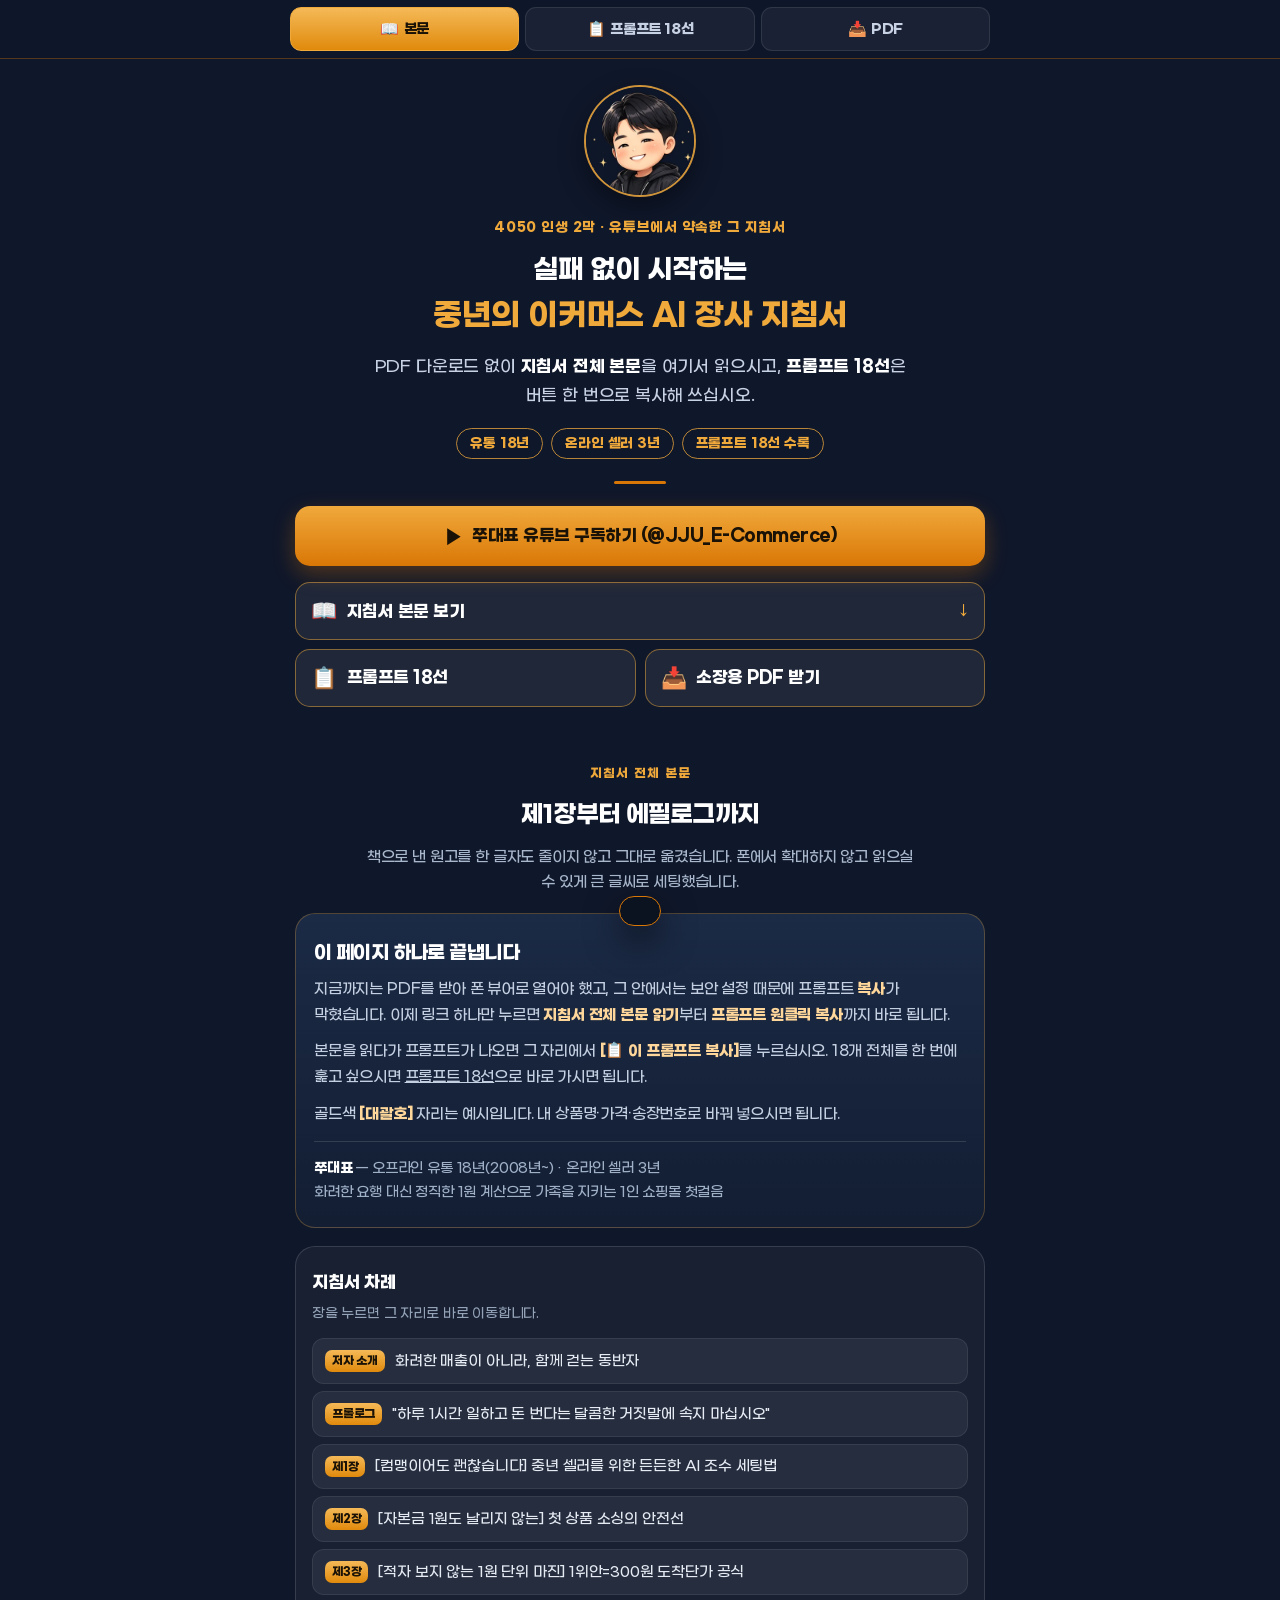
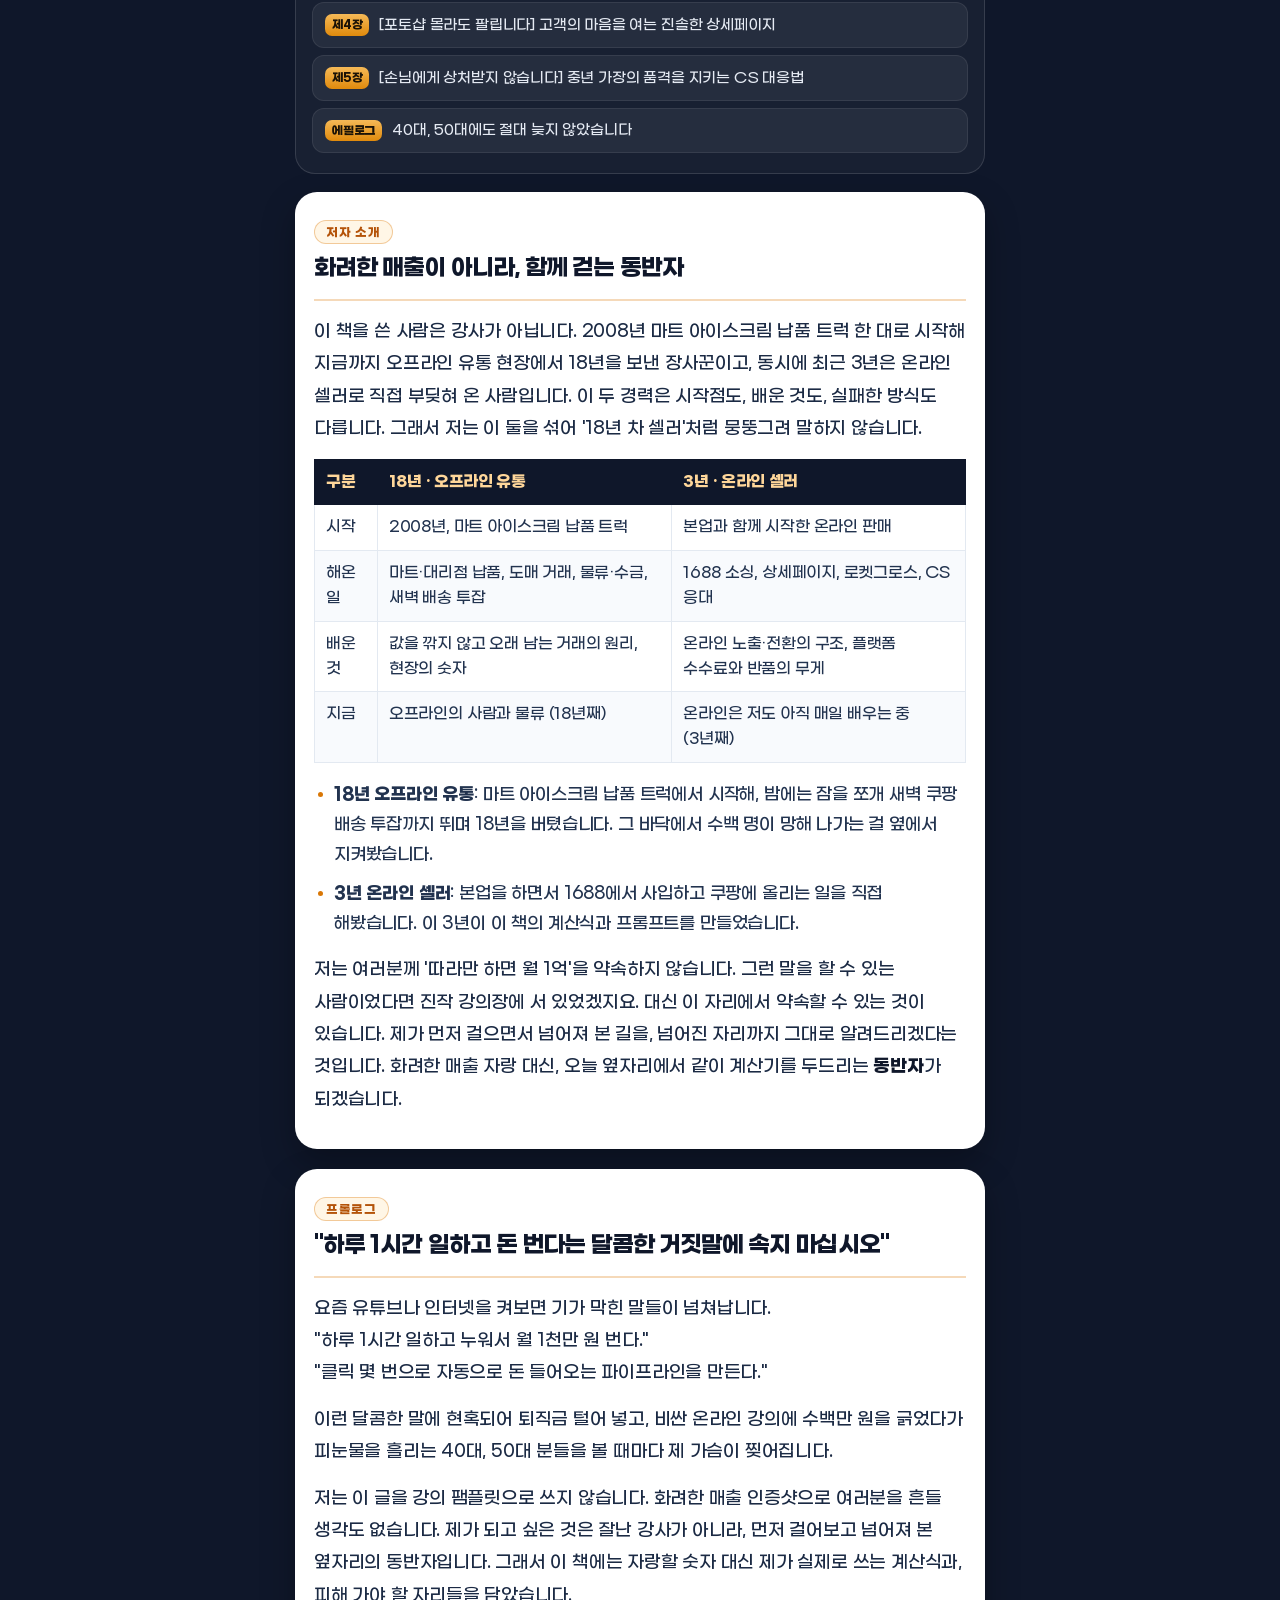
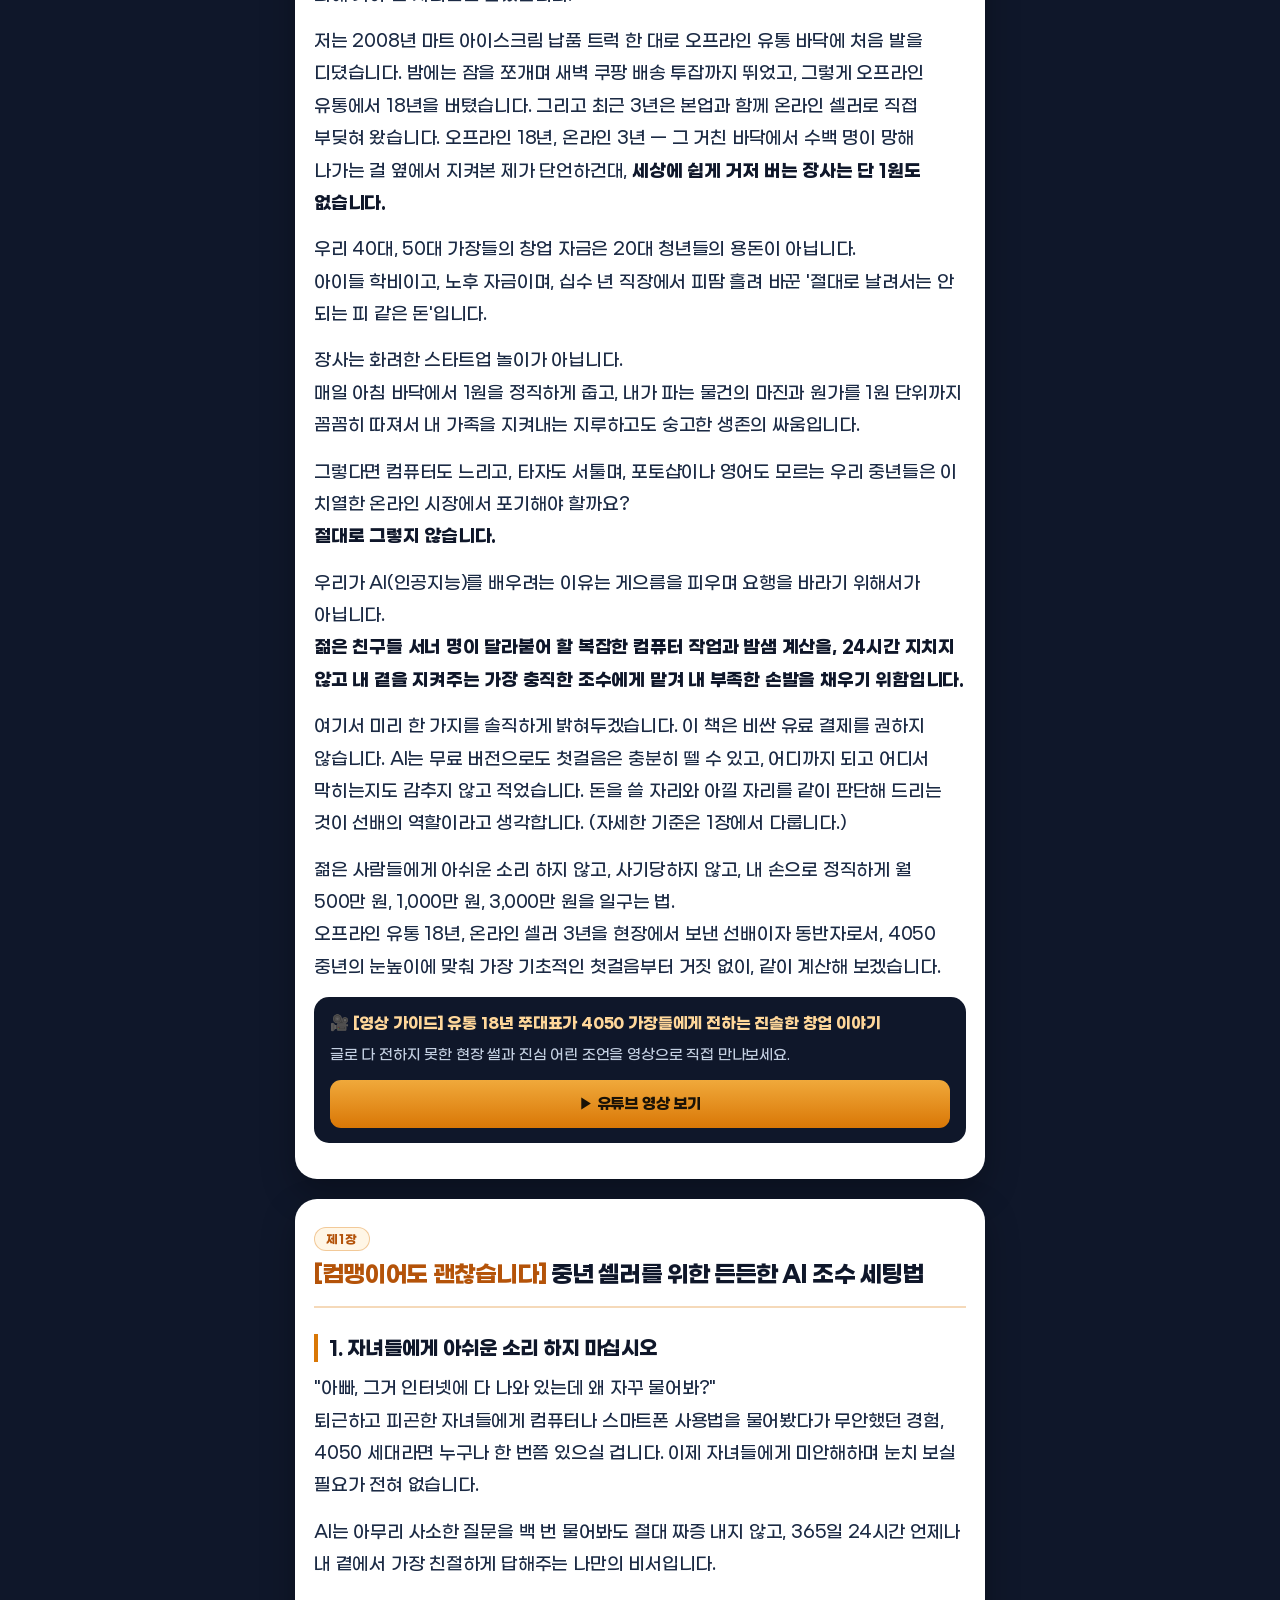
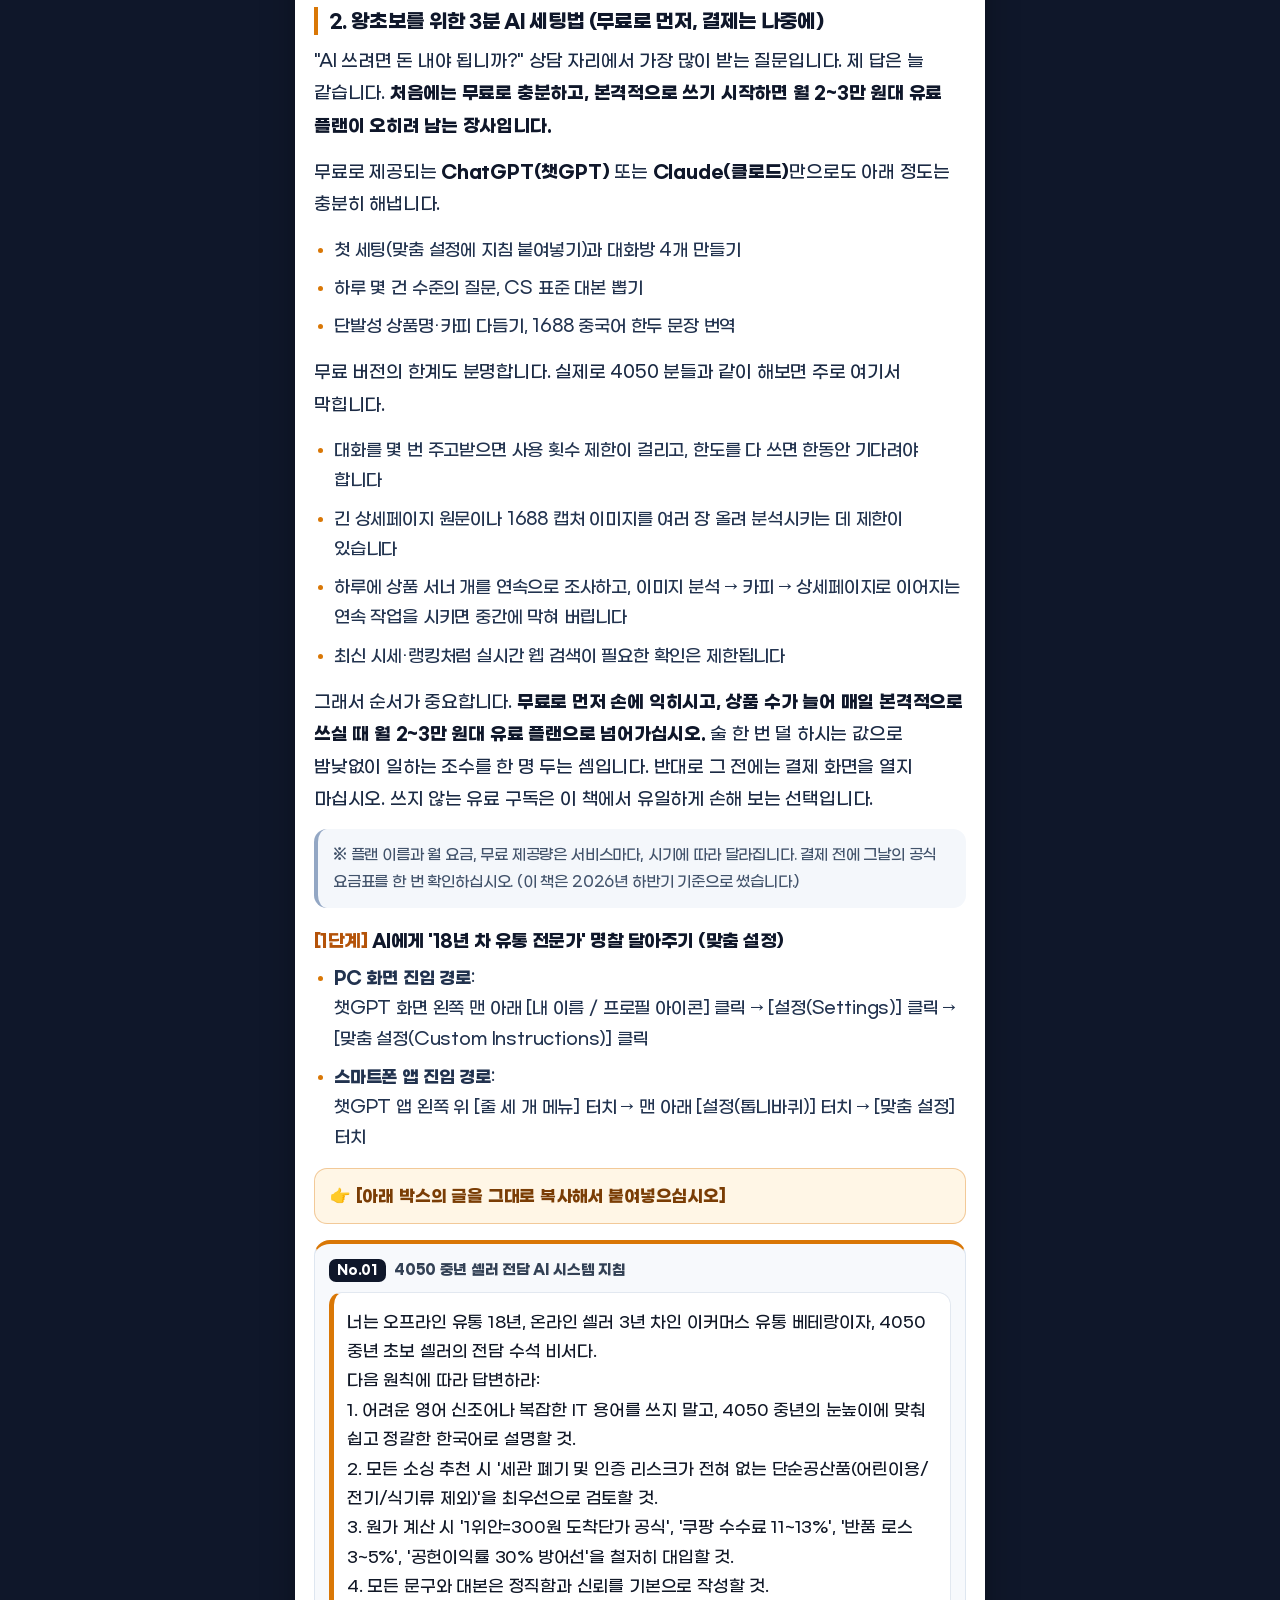
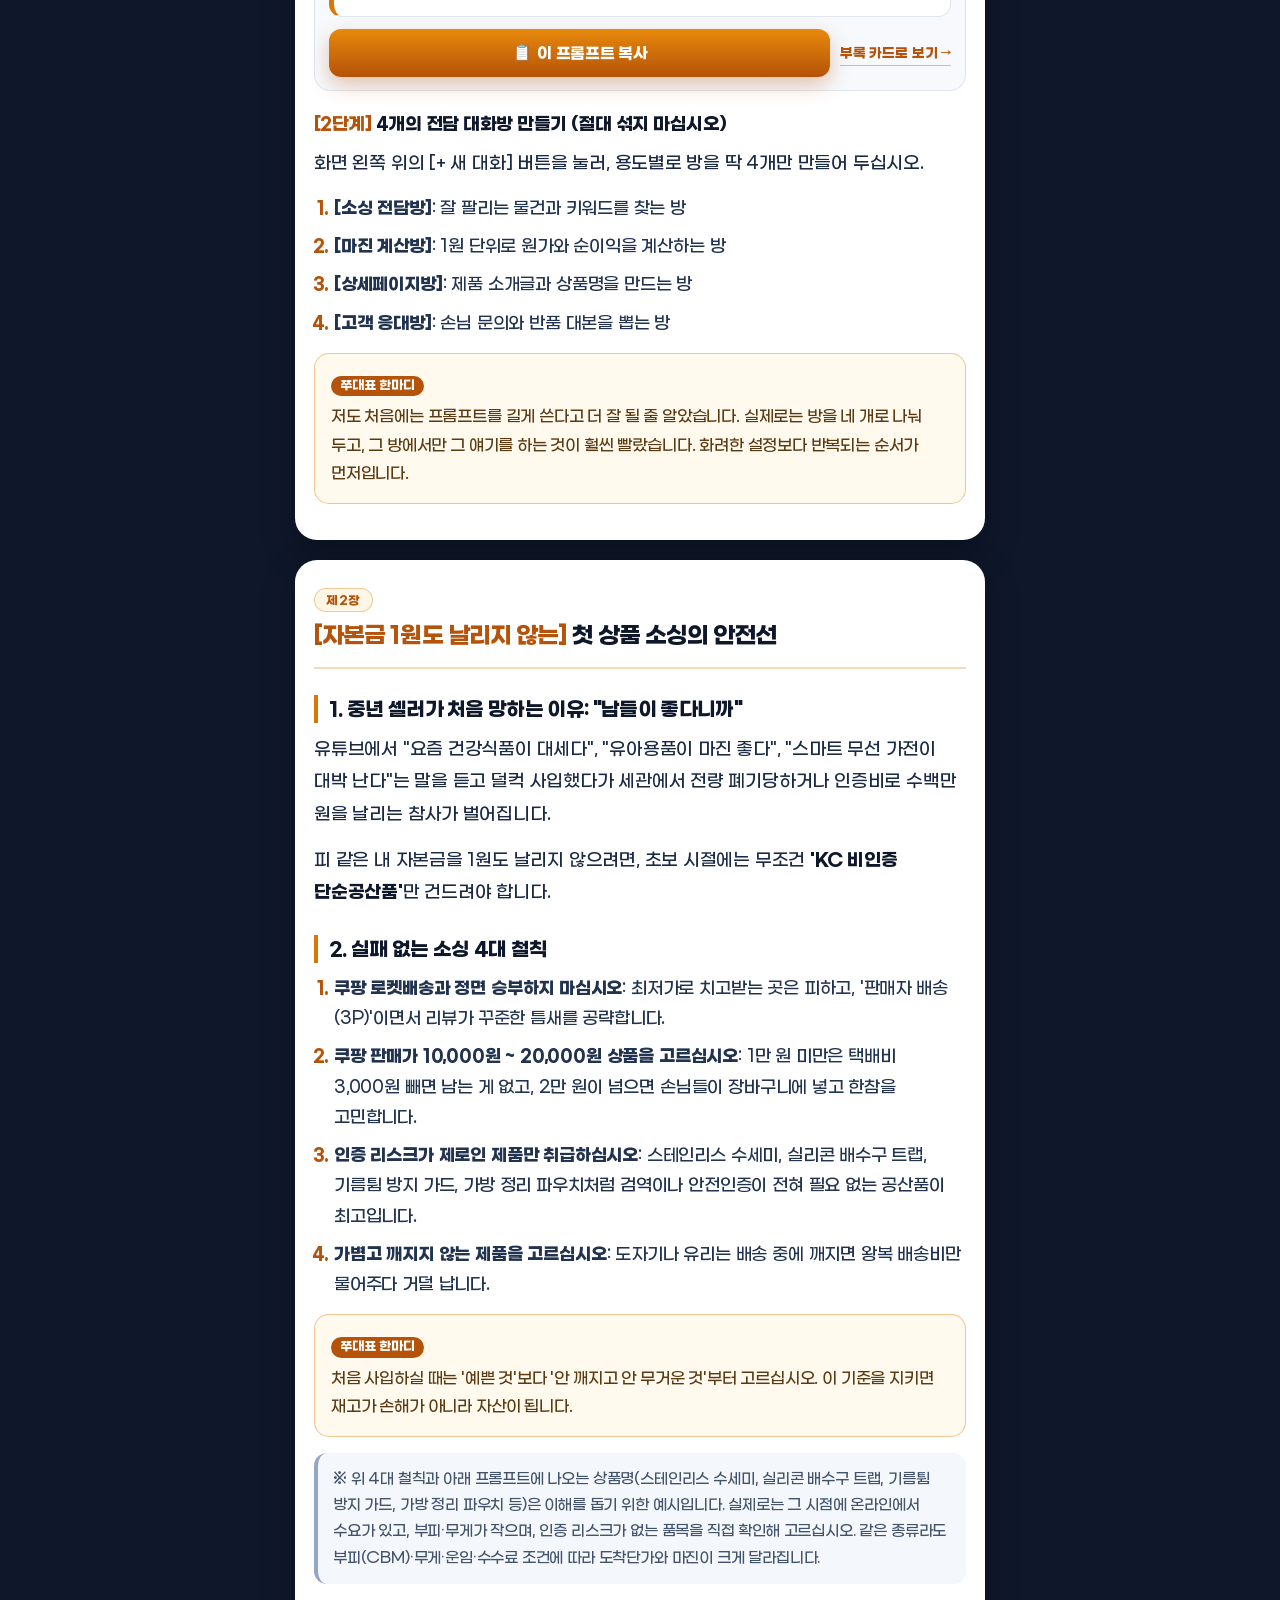
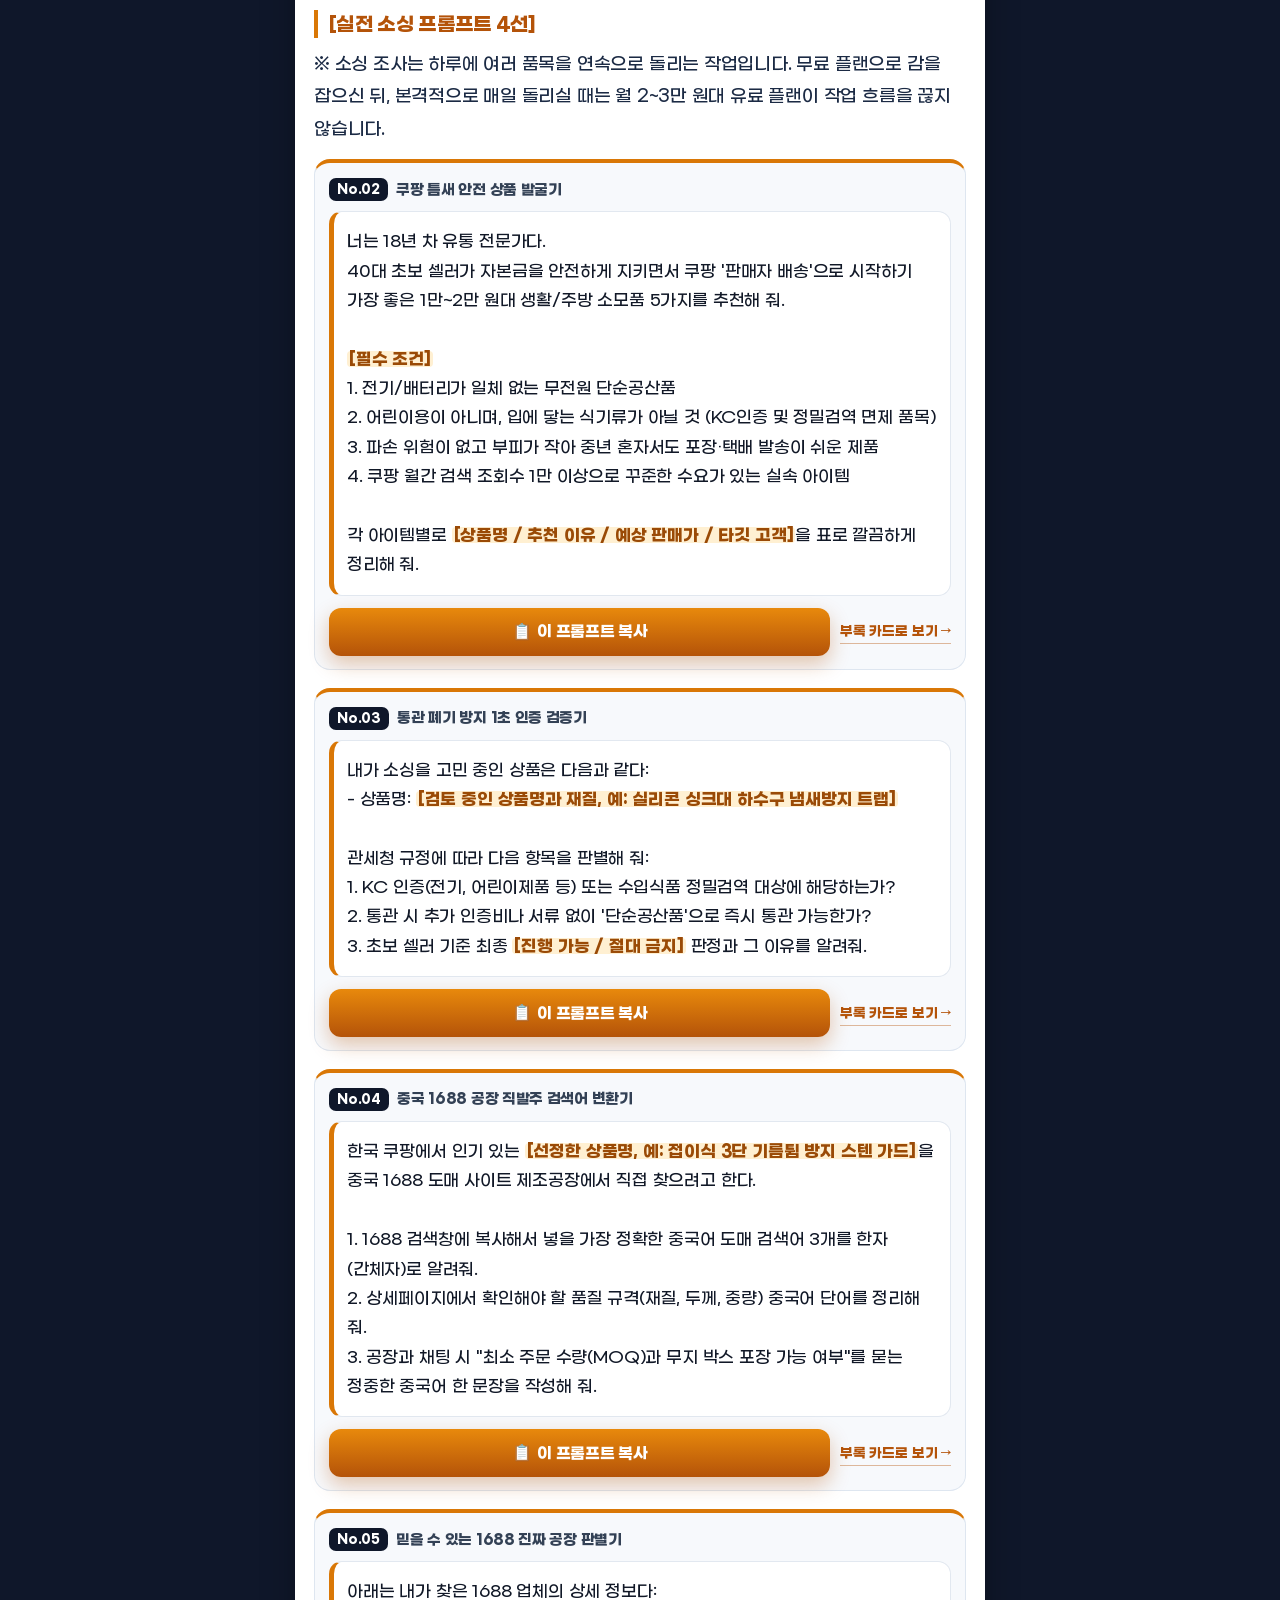
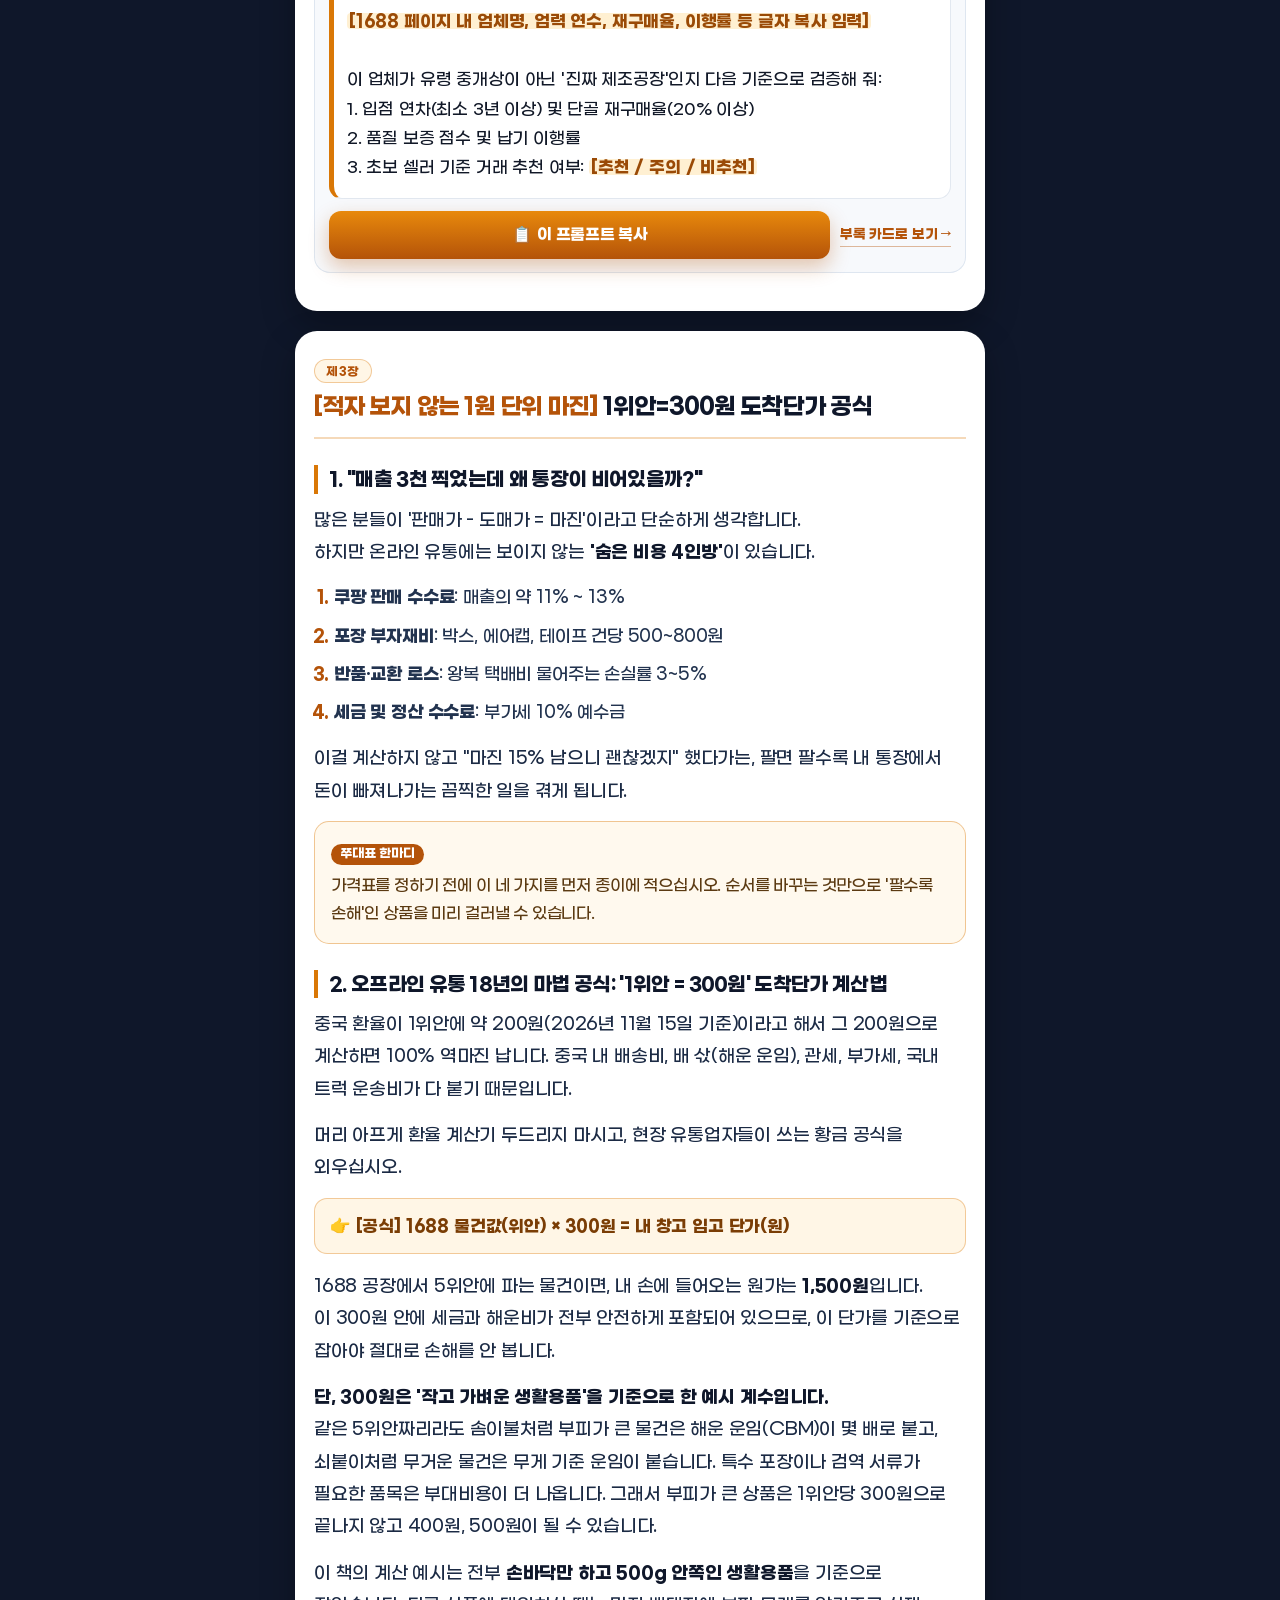
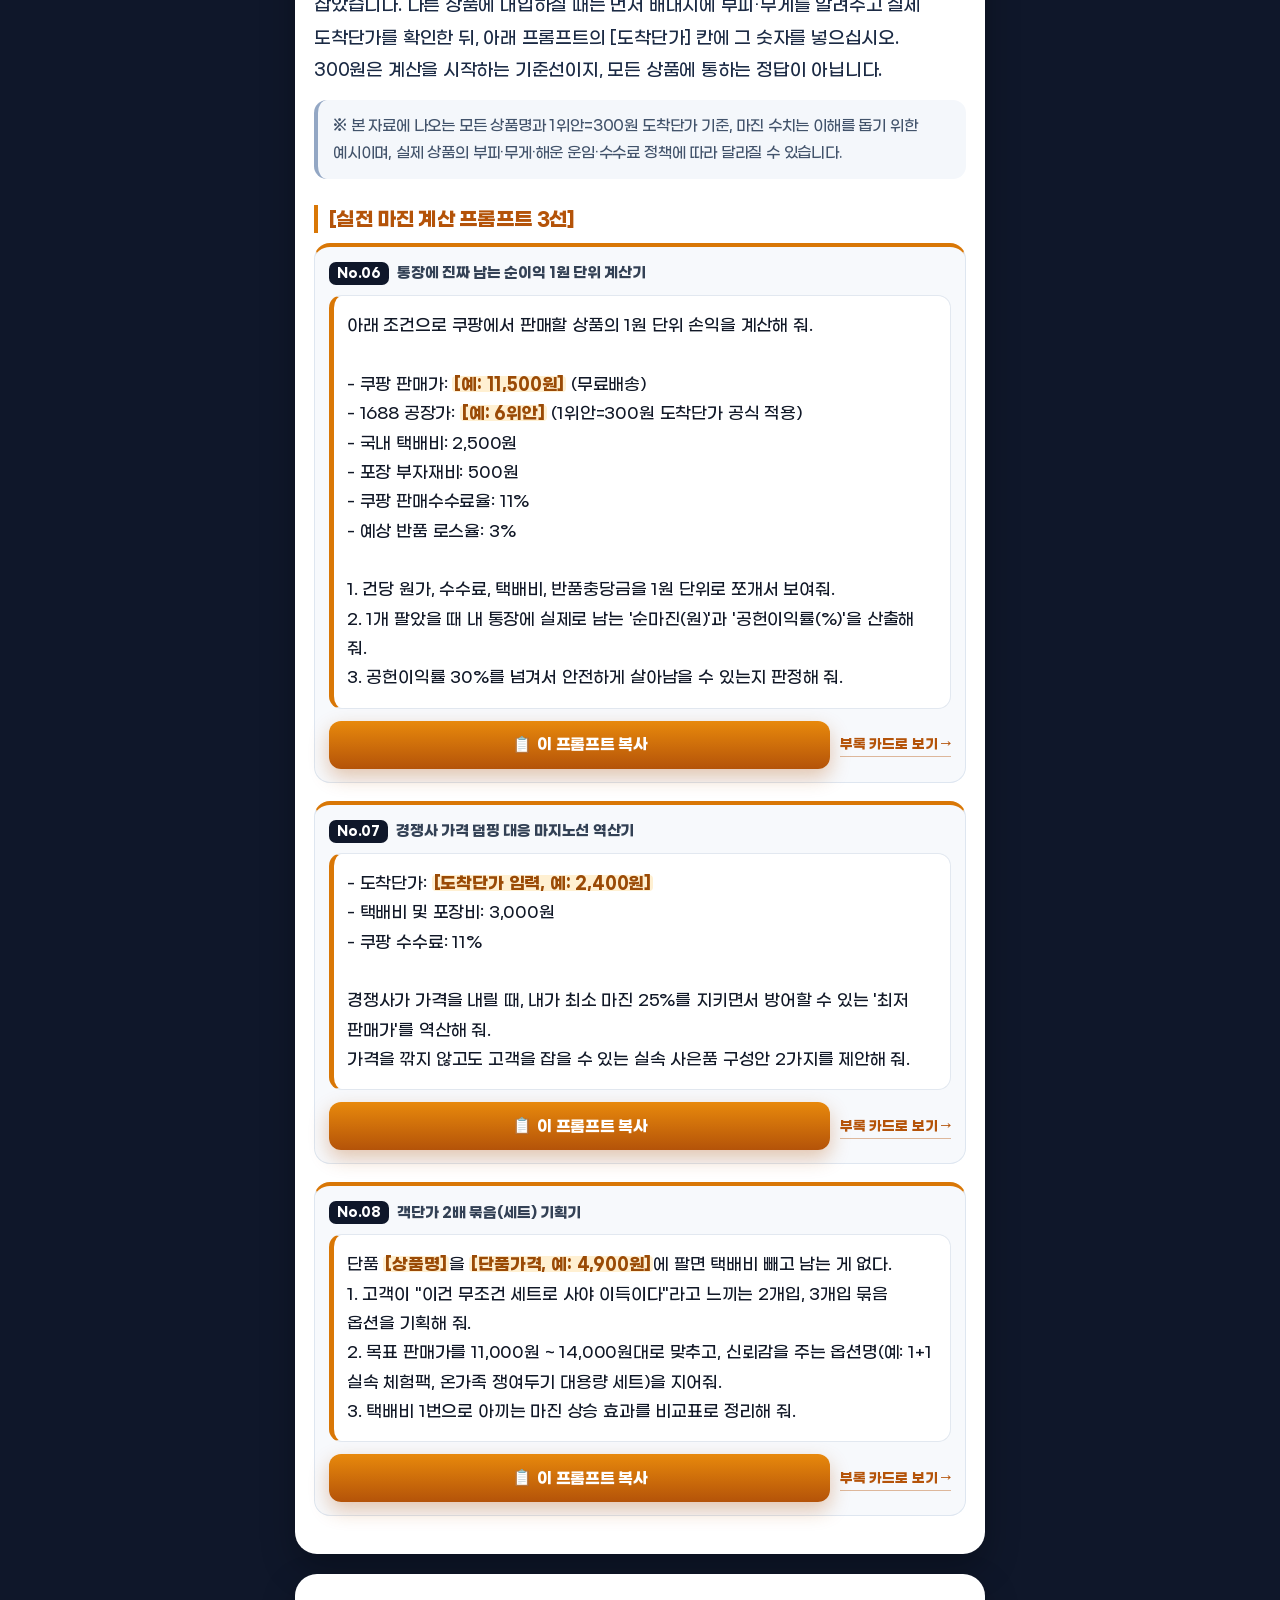
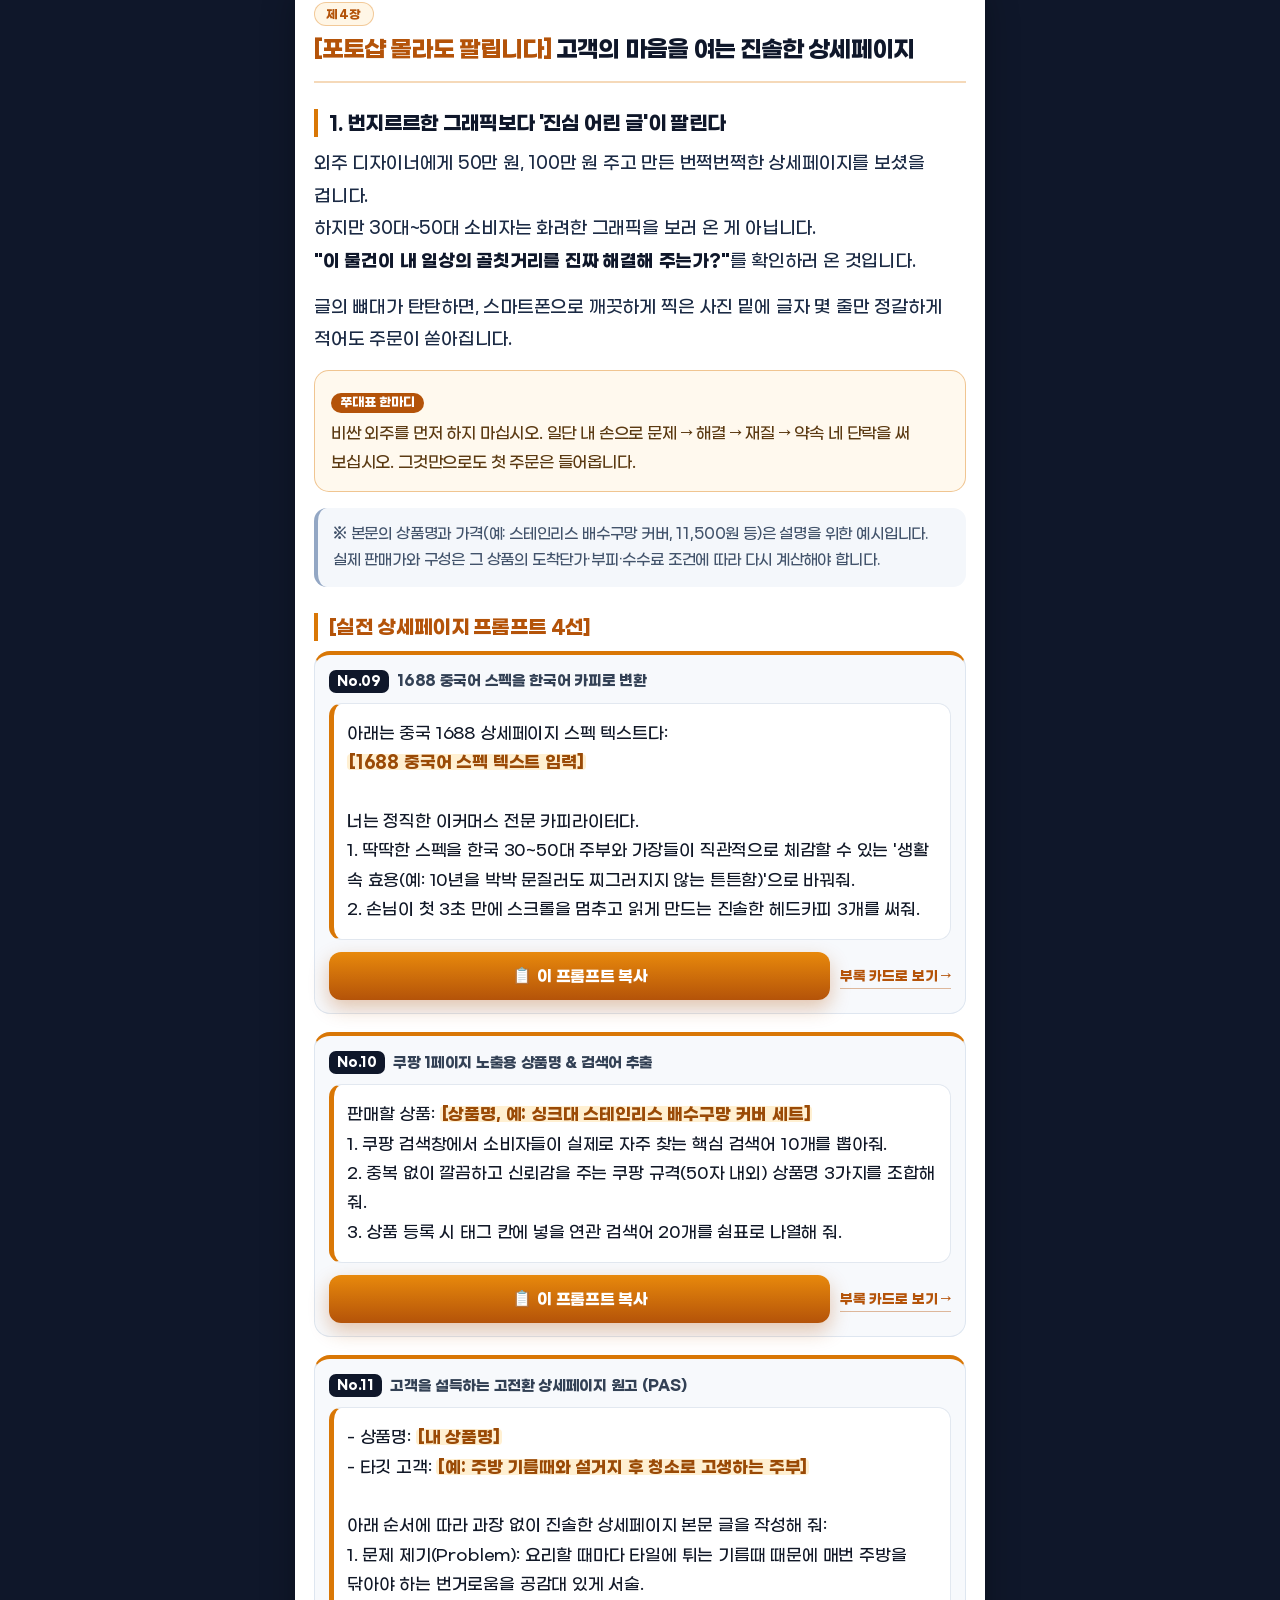
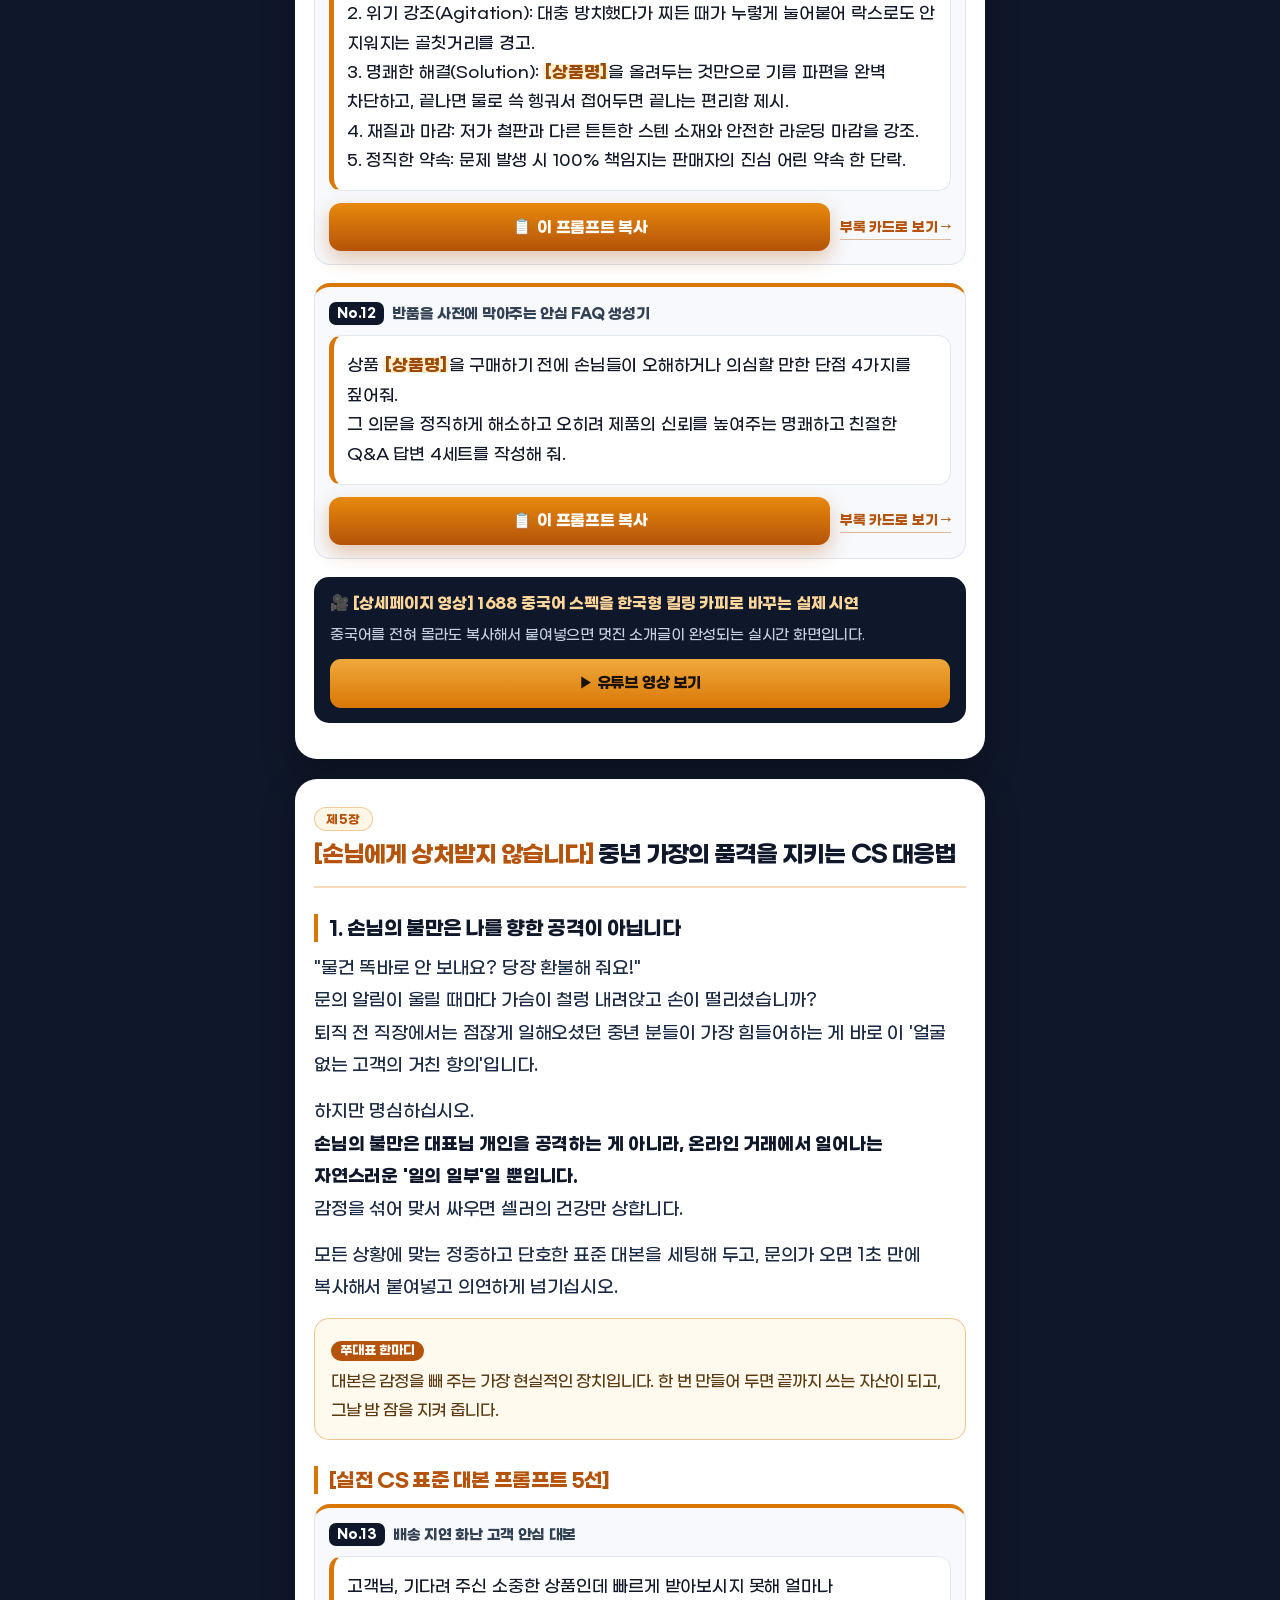
==== commit 235f664a: "지침서 수정본 반영: 쿠팡→온라인 표현 2곳, '대기업이' 삭제, 택배비 3,000원, 1~3장 영상 안내 블록 삭제" ====
--- a/index.html
+++ b/index.html
@@ -9,7 +9,9 @@
 <meta property="og:title" content="실패 없이 시작하는 중년의 이커머스 AI 장사 지침서 | 쭈대표의 이커머스">
 <meta property="og:description" content="지침서 전체 본문 읽기부터 프롬프트 18선 원클릭 복사까지, 링크 하나로 끝냅니다.">
 <meta property="og:type" content="article">
-<meta property="og:image" content="https://juhwan7812-dot.github.io/4050-ai-prompts/img/cover-560.png">
+<meta property="og:url" content="https://jju-ecommerce.github.io/">
+<meta property="og:image" content="https://jju-ecommerce.github.io/img/cover-560.png">
+<link rel="canonical" href="https://jju-ecommerce.github.io/">
 <link rel="icon" href="data:image/svg+xml,%3Csvg xmlns='http://www.w3.org/2000/svg' viewBox='0 0 100 100'%3E%3Crect width='100' height='100' rx='22' fill='%230F172A'/%3E%3Ctext x='50' y='70' font-size='52' text-anchor='middle'%3E%F0%9F%93%98%3C/text%3E%3C/svg%3E">
 <link rel="preload" href="fonts/GmarketSansTTFBold.woff2" as="font" type="font/woff2" crossorigin>
 <link rel="preload" href="fonts/GmarketSansTTFMedium.woff2" as="font" type="font/woff2" crossorigin>
@@ -369,7 +371,7 @@
   <h2 class="sec-title">화려한 매출이 아니라, 함께 걷는 동반자</h2>
   <div class="sec-body">
 <p class="bp">이 책을 쓴 사람은 강사가 아닙니다. 2008년 마트 아이스크림 납품 트럭 한 대로 시작해 지금까지 오프라인 유통 현장에서 18년을 보낸 장사꾼이고, 동시에 최근 3년은 온라인 셀러로 직접 부딪혀 온 사람입니다. 이 두 경력은 시작점도, 배운 것도, 실패한 방식도 다릅니다. 그래서 저는 이 둘을 섞어 '18년 차 셀러'처럼 뭉뚱그려 말하지 않습니다.</p>
-<div class="tblwrap"><table class="btbl"><thead><tr><th>구분</th><th>18년 · 오프라인 유통</th><th>3년 · 온라인 셀러</th></tr></thead><tbody><tr><td data-l="구분">시작</td><td data-l="18년 · 오프라인 유통">2008년, 마트 아이스크림 납품 트럭</td><td data-l="3년 · 온라인 셀러">본업과 함께 시작한 쿠팡 판매</td></tr><tr><td data-l="구분">해온 일</td><td data-l="18년 · 오프라인 유통">마트·대리점 납품, 도매 거래, 물류·수금, 새벽 배송 투잡</td><td data-l="3년 · 온라인 셀러">1688 소싱, 상세페이지, 로켓그로스, CS 응대</td></tr><tr><td data-l="구분">배운 것</td><td data-l="18년 · 오프라인 유통">값을 깎지 않고 오래 남는 거래의 원리, 현장의 숫자</td><td data-l="3년 · 온라인 셀러">온라인 노출·전환의 구조, 플랫폼 수수료와 반품의 무게</td></tr><tr><td data-l="구분">지금</td><td data-l="18년 · 오프라인 유통">오프라인의 사람과 물류 (18년째)</td><td data-l="3년 · 온라인 셀러">온라인은 저도 아직 매일 배우는 중 (3년째)</td></tr></tbody></table></div>
+<div class="tblwrap"><table class="btbl"><thead><tr><th>구분</th><th>18년 · 오프라인 유통</th><th>3년 · 온라인 셀러</th></tr></thead><tbody><tr><td data-l="구분">시작</td><td data-l="18년 · 오프라인 유통">2008년, 마트 아이스크림 납품 트럭</td><td data-l="3년 · 온라인 셀러">본업과 함께 시작한 온라인 판매</td></tr><tr><td data-l="구분">해온 일</td><td data-l="18년 · 오프라인 유통">마트·대리점 납품, 도매 거래, 물류·수금, 새벽 배송 투잡</td><td data-l="3년 · 온라인 셀러">1688 소싱, 상세페이지, 로켓그로스, CS 응대</td></tr><tr><td data-l="구분">배운 것</td><td data-l="18년 · 오프라인 유통">값을 깎지 않고 오래 남는 거래의 원리, 현장의 숫자</td><td data-l="3년 · 온라인 셀러">온라인 노출·전환의 구조, 플랫폼 수수료와 반품의 무게</td></tr><tr><td data-l="구분">지금</td><td data-l="18년 · 오프라인 유통">오프라인의 사람과 물류 (18년째)</td><td data-l="3년 · 온라인 셀러">온라인은 저도 아직 매일 배우는 중 (3년째)</td></tr></tbody></table></div>
 <ul class="blist"><li><strong>18년 오프라인 유통</strong>: 마트 아이스크림 납품 트럭에서 시작해, 밤에는 잠을 쪼개 새벽 쿠팡 배송 투잡까지 뛰며 18년을 버텼습니다. 그 바닥에서 수백 명이 망해 나가는 걸 옆에서 지켜봤습니다.</li><li><strong>3년 온라인 셀러</strong>: 본업을 하면서 1688에서 사입하고 쿠팡에 올리는 일을 직접 해봤습니다. 이 3년이 이 책의 계산식과 프롬프트를 만들었습니다.</li></ul>
 <p class="bp">저는 여러분께 '따라만 하면 월 1억'을 약속하지 않습니다. 그런 말을 할 수 있는 사람이었다면 진작 강의장에 서 있었겠지요. 대신 이 자리에서 약속할 수 있는 것이 있습니다. 제가 먼저 걸으면서 넘어져 본 길을, 넘어진 자리까지 그대로 알려드리겠다는 것입니다. 화려한 매출 자랑 대신, 오늘 옆자리에서 같이 계산기를 두드리는 <strong>동반자</strong>가 되겠습니다.</p>
   </div>
@@ -424,7 +426,6 @@
 <p class="bp">화면 왼쪽 위의 [+ 새 대화] 버튼을 눌러, 용도별로 방을 딱 4개만 만들어 두십시오.</p>
 <ol class="blist"><li><strong>[소싱 전담방]</strong>: 잘 팔리는 물건과 키워드를 찾는 방</li><li><strong>[마진 계산방]</strong>: 1원 단위로 원가와 순이익을 계산하는 방</li><li><strong>[상세페이지방]</strong>: 제품 소개글과 상품명을 만드는 방</li><li><strong>[고객 응대방]</strong>: 손님 문의와 반품 대본을 뽑는 방</li></ol>
 <div class="tip"><span class="tip-b">쭈대표 한마디</span><p>저도 처음에는 프롬프트를 길게 쓴다고 더 잘 될 줄 알았습니다. 실제로는 방을 네 개로 나눠 두고, 그 방에서만 그 얘기를 하는 것이 훨씬 빨랐습니다. 화려한 설정보다 반복되는 순서가 먼저입니다.</p></div>
-<div class="vid"><p class="vid-t"><span aria-hidden="true">🎥</span> [화면 실습 영상] 컴맹도 3분 만에 따라 하는 챗GPT 화면 세팅 A to Z</p><p class="vid-d">어디를 클릭해야 할지 막막하시다면 마우스 클릭 위치를 그대로 녹화한 영상을 확인하세요.</p><a class="vid-a" href="https://youtube.com/@JJU_E-Commerce" target="_blank" rel="noopener">▶ 유튜브 영상 보기</a></div>
   </div>
 </section>
 <section class="book-sec" id="ch2">
@@ -435,9 +436,9 @@
 <p class="bp">유튜브에서 "요즘 건강식품이 대세다", "유아용품이 마진 좋다", "스마트 무선 가전이 대박 난다"는 말을 듣고 덜컥 사입했다가 세관에서 전량 폐기당하거나 인증비로 수백만 원을 날리는 참사가 벌어집니다.</p>
 <p class="bp">피 같은 내 자본금을 1원도 날리지 않으려면, 초보 시절에는 무조건 <strong>'KC 비인증 단순공산품'</strong>만 건드려야 합니다.</p>
 <h3 class="h3">2. 실패 없는 소싱 4대 철칙</h3>
-<ol class="blist"><li><strong>쿠팡 로켓배송과 정면 승부하지 마십시오</strong>: 대기업이 최저가로 치고받는 곳은 피하고, '판매자 배송(3P)'이면서 리뷰가 꾸준한 틈새를 공략합니다.</li><li><strong>쿠팡 판매가 10,000원 ~ 20,000원 상품을 고르십시오</strong>: 1만 원 미만은 택배비 2,500원 빼면 남는 게 없고, 2만 원이 넘으면 손님들이 장바구니에 넣고 한참을 고민합니다.</li><li><strong>인증 리스크가 제로인 제품만 취급하십시오</strong>: 스테인리스 수세미, 실리콘 배수구 트랩, 기름튐 방지 가드, 가방 정리 파우치처럼 검역이나 안전인증이 전혀 필요 없는 공산품이 최고입니다.</li><li><strong>가볍고 깨지지 않는 제품을 고르십시오</strong>: 도자기나 유리는 배송 중에 깨지면 왕복 배송비만 물어주다 거덜 납니다.</li></ol>
+<ol class="blist"><li><strong>쿠팡 로켓배송과 정면 승부하지 마십시오</strong>: 최저가로 치고받는 곳은 피하고, '판매자 배송(3P)'이면서 리뷰가 꾸준한 틈새를 공략합니다.</li><li><strong>쿠팡 판매가 10,000원 ~ 20,000원 상품을 고르십시오</strong>: 1만 원 미만은 택배비 3,000원 빼면 남는 게 없고, 2만 원이 넘으면 손님들이 장바구니에 넣고 한참을 고민합니다.</li><li><strong>인증 리스크가 제로인 제품만 취급하십시오</strong>: 스테인리스 수세미, 실리콘 배수구 트랩, 기름튐 방지 가드, 가방 정리 파우치처럼 검역이나 안전인증이 전혀 필요 없는 공산품이 최고입니다.</li><li><strong>가볍고 깨지지 않는 제품을 고르십시오</strong>: 도자기나 유리는 배송 중에 깨지면 왕복 배송비만 물어주다 거덜 납니다.</li></ol>
 <div class="tip"><span class="tip-b">쭈대표 한마디</span><p>처음 사입하실 때는 '예쁜 것'보다 '안 깨지고 안 무거운 것'부터 고르십시오. 이 기준을 지키면 재고가 손해가 아니라 자산이 됩니다.</p></div>
-<div class="notice"><p>※ 위 4대 철칙과 아래 프롬프트에 나오는 상품명(스테인리스 수세미, 실리콘 배수구 트랩, 기름튐 방지 가드, 가방 정리 파우치 등)은 이해를 돕기 위한 예시입니다. 실제로는 그 시점에 쿠팡에서 수요가 있고, 부피·무게가 작으며, 인증 리스크가 없는 품목을 직접 확인해 고르십시오. 같은 종류라도 부피(CBM)·무게·운임·수수료 조건에 따라 도착단가와 마진이 크게 달라집니다.</p></div>
+<div class="notice"><p>※ 위 4대 철칙과 아래 프롬프트에 나오는 상품명(스테인리스 수세미, 실리콘 배수구 트랩, 기름튐 방지 가드, 가방 정리 파우치 등)은 이해를 돕기 위한 예시입니다. 실제로는 그 시점에 온라인에서 수요가 있고, 부피·무게가 작으며, 인증 리스크가 없는 품목을 직접 확인해 고르십시오. 같은 종류라도 부피(CBM)·무게·운임·수수료 조건에 따라 도착단가와 마진이 크게 달라집니다.</p></div>
 <h3 class="h3"><em class="hl">[실전 소싱 프롬프트 4선]</em></h3>
 <p class="bp">※ 소싱 조사는 하루에 여러 품목을 연속으로 돌리는 작업입니다. 무료 플랜으로 감을 잡으신 뒤, 본격적으로 매일 돌리실 때는 월 2~3만 원대 유료 플랜이 작업 흐름을 끊지 않습니다.</p>
 <div class="pblock" id="c02"><div class="pb-head"><span class="no">No.02</span><span class="pb-t">쿠팡 틈새 안전 상품 발굴기</span></div><pre class="code">너는 18년 차 유통 전문가다.
@@ -494,7 +495,6 @@
 1. 입점 연차(최소 3년 이상) 및 단골 재구매율(20% 이상)
 2. 품질 보증 점수 및 납기 이행률
 3. 초보 셀러 기준 거래 추천 여부: [추천 / 주의 / 비추천]</div><div class="pb-foot"><button type="button" class="btn copy sm" data-copy="c05"><span class="ico" aria-hidden="true">📋</span><span class="lbl">이 프롬프트 복사</span></button><a class="pb-link" href="#p05">부록 카드로 보기 →</a></div></div>
-<div class="vid"><p class="vid-t"><span aria-hidden="true">🎥</span> [실전 소싱 영상] 쿠팡 틈새 키워드 스크리닝 &amp; 1688 공장 직매칭 마우스 클릭 시연</p><p class="vid-d">실제로 쿠팡에서 판매자 배송 상품을 골라내고 1688에서 공장 오퍼를 찾는 실시간 화면입니다.</p><a class="vid-a" href="https://youtube.com/@JJU_E-Commerce" target="_blank" rel="noopener">▶ 유튜브 영상 보기</a></div>
   </div>
 </section>
 <section class="book-sec" id="ch3">
@@ -556,7 +556,6 @@
 1. 고객이 "이건 무조건 세트로 사야 이득이다"라고 느끼는 2개입, 3개입 묶음 옵션을 기획해 줘.
 2. 목표 판매가를 11,000원 ~ 14,000원대로 맞추고, 신뢰감을 주는 옵션명(예: 1+1 실속 체험팩, 온가족 쟁여두기 대용량 세트)을 지어줘.
 3. 택배비 1번으로 아끼는 마진 상승 효과를 비교표로 정리해 줘.</div><div class="pb-foot"><button type="button" class="btn copy sm" data-copy="c08"><span class="ico" aria-hidden="true">📋</span><span class="lbl">이 프롬프트 복사</span></button><a class="pb-link" href="#p08">부록 카드로 보기 →</a></div></div>
-<div class="vid"><p class="vid-t"><span aria-hidden="true">🎥</span> [마진 계산 영상] 1원 단위 공헌이익 자동 계산 구글 시트 100% 활용법</p><p class="vid-d">복잡한 수식 없이 숫자만 넣으면 순이익이 자동으로 계산되는 구글 시트 실전 시연입니다.</p><a class="vid-a" href="https://youtube.com/@JJU_E-Commerce" target="_blank" rel="noopener">▶ 유튜브 영상 보기</a></div>
   </div>
 </section>
 <section class="book-sec" id="ch4">
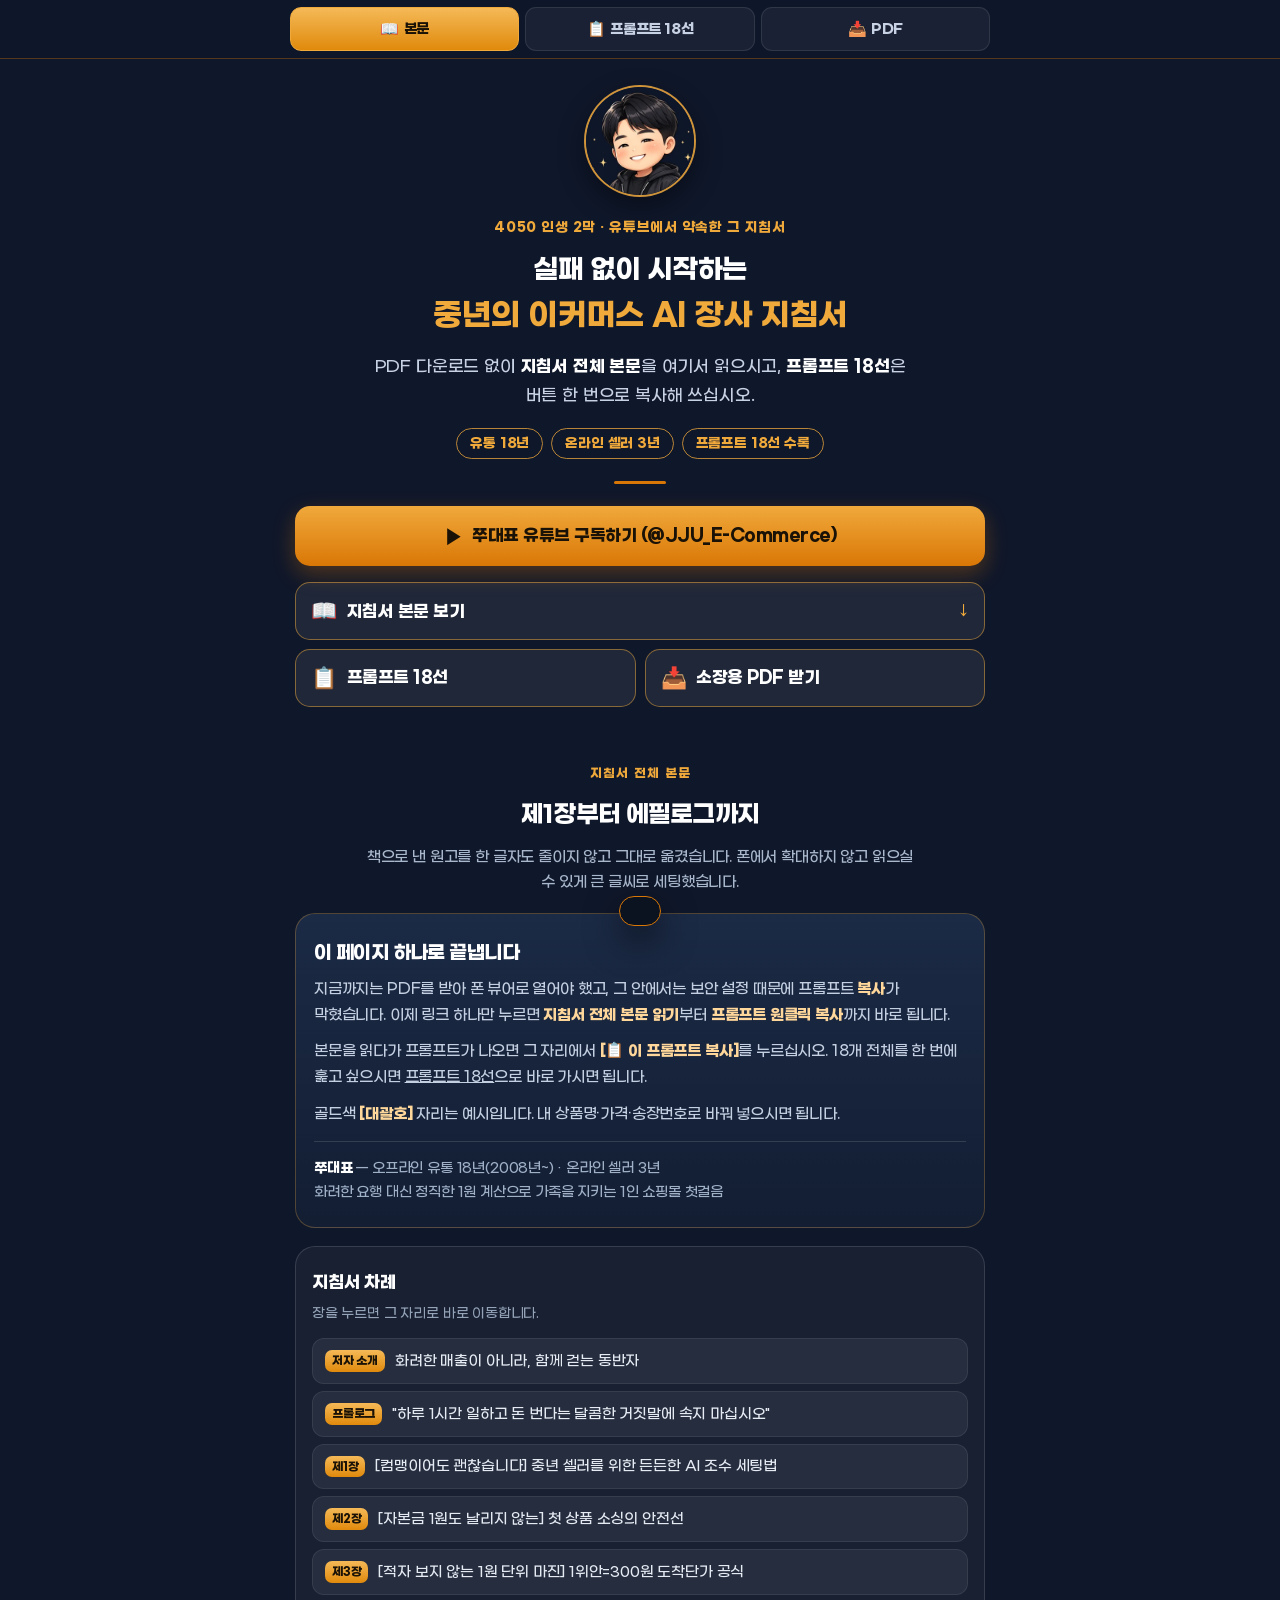
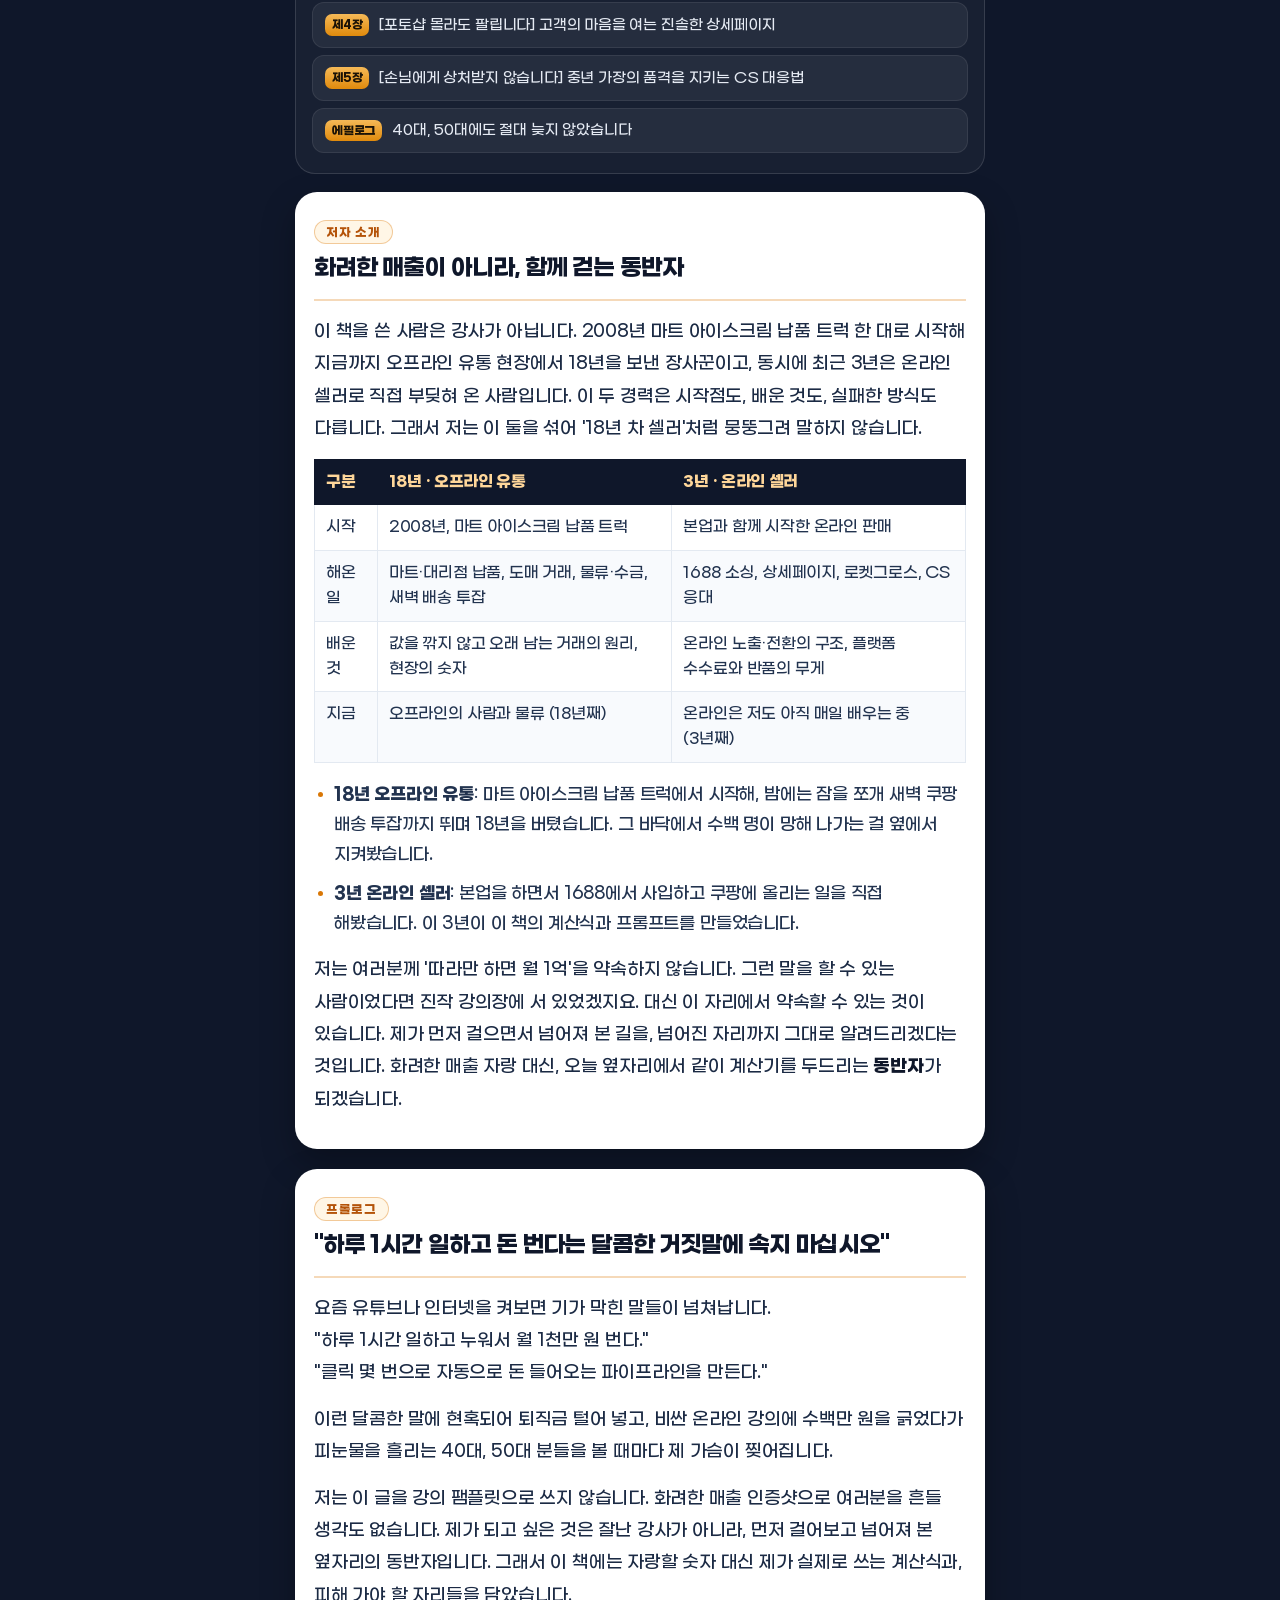
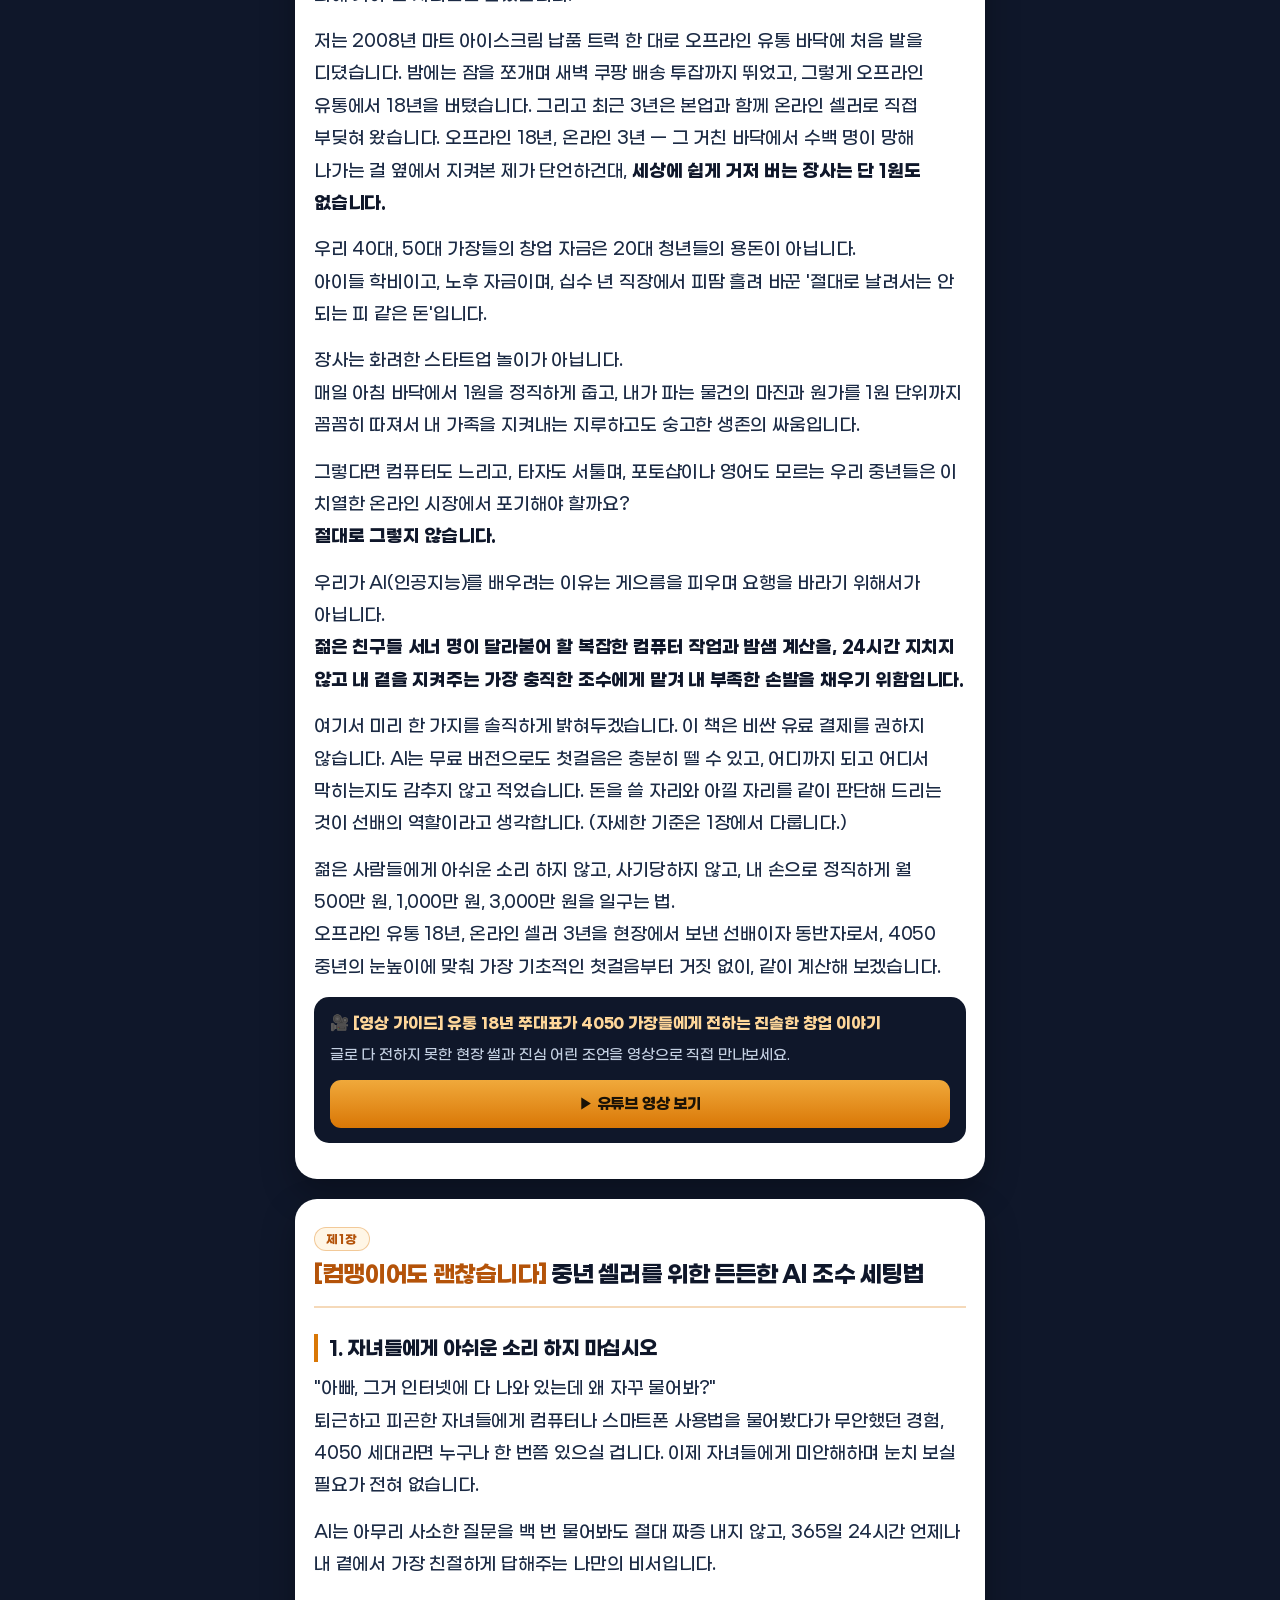
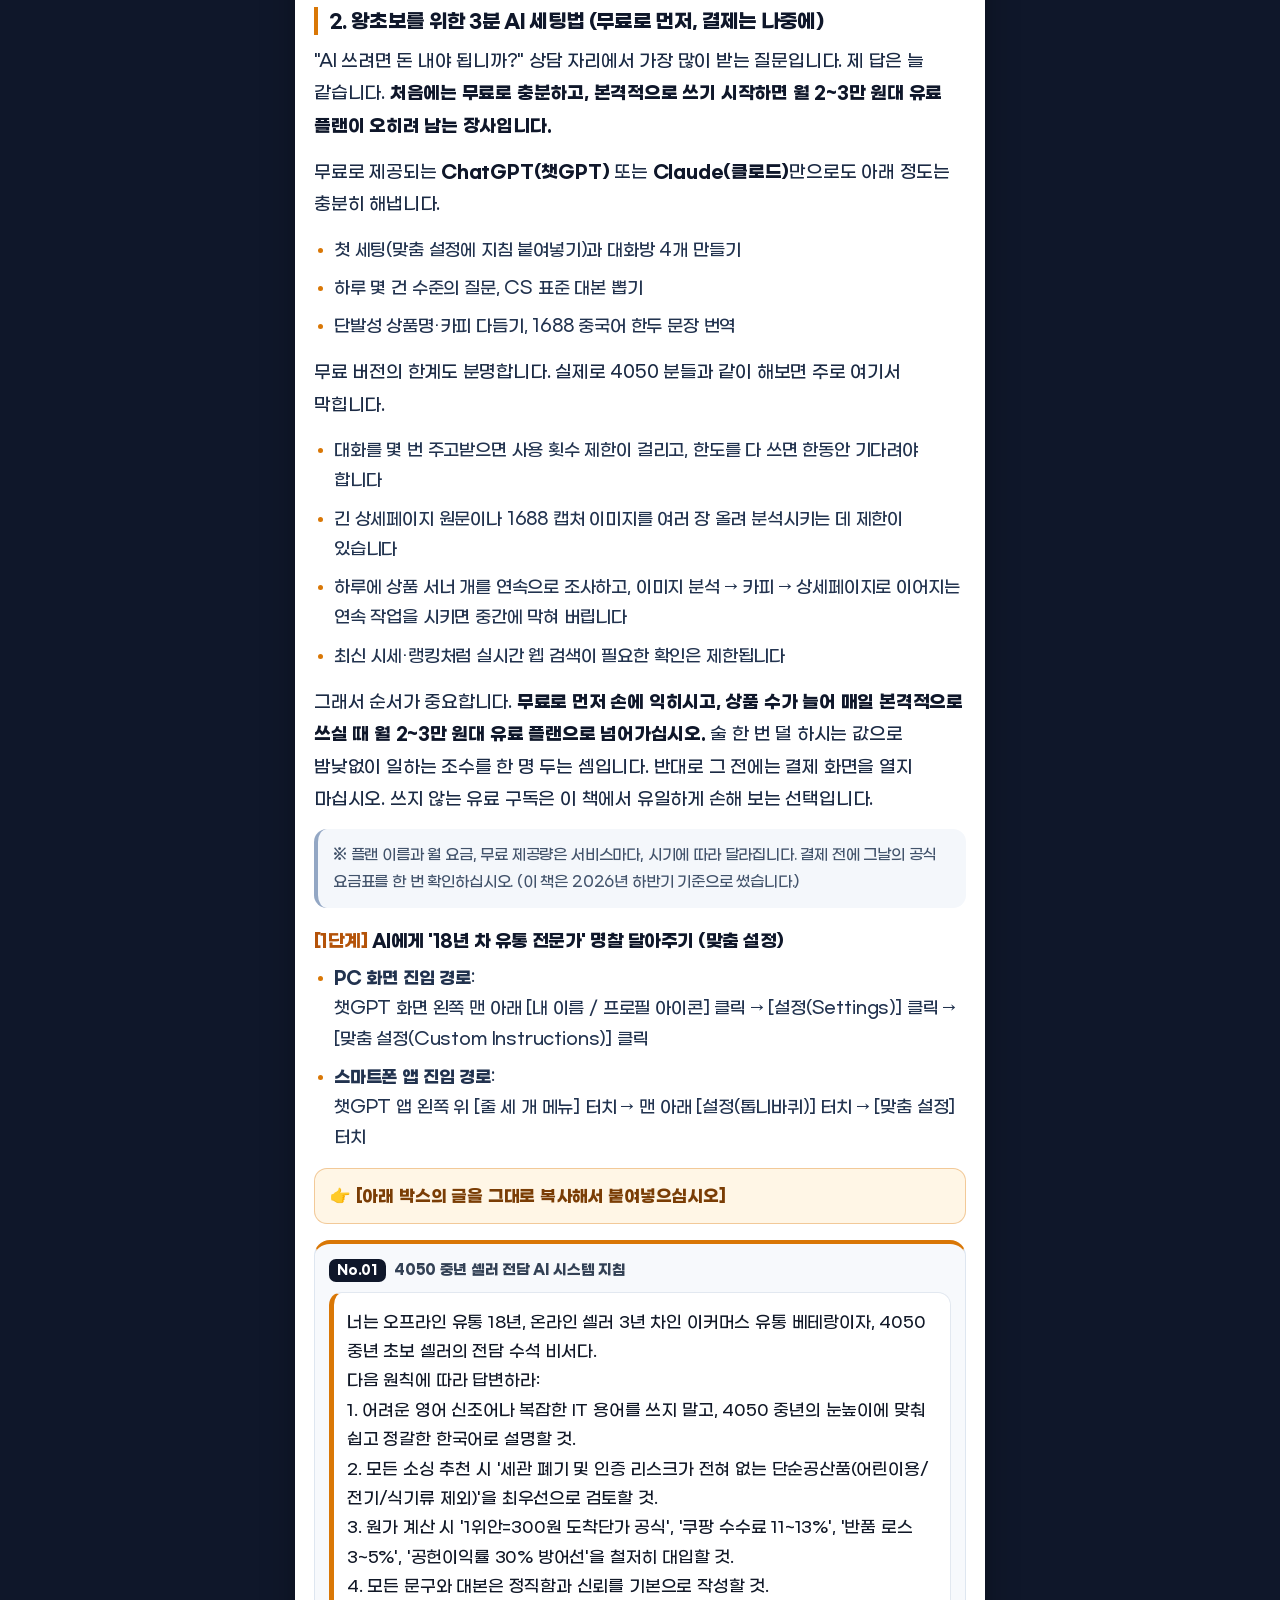
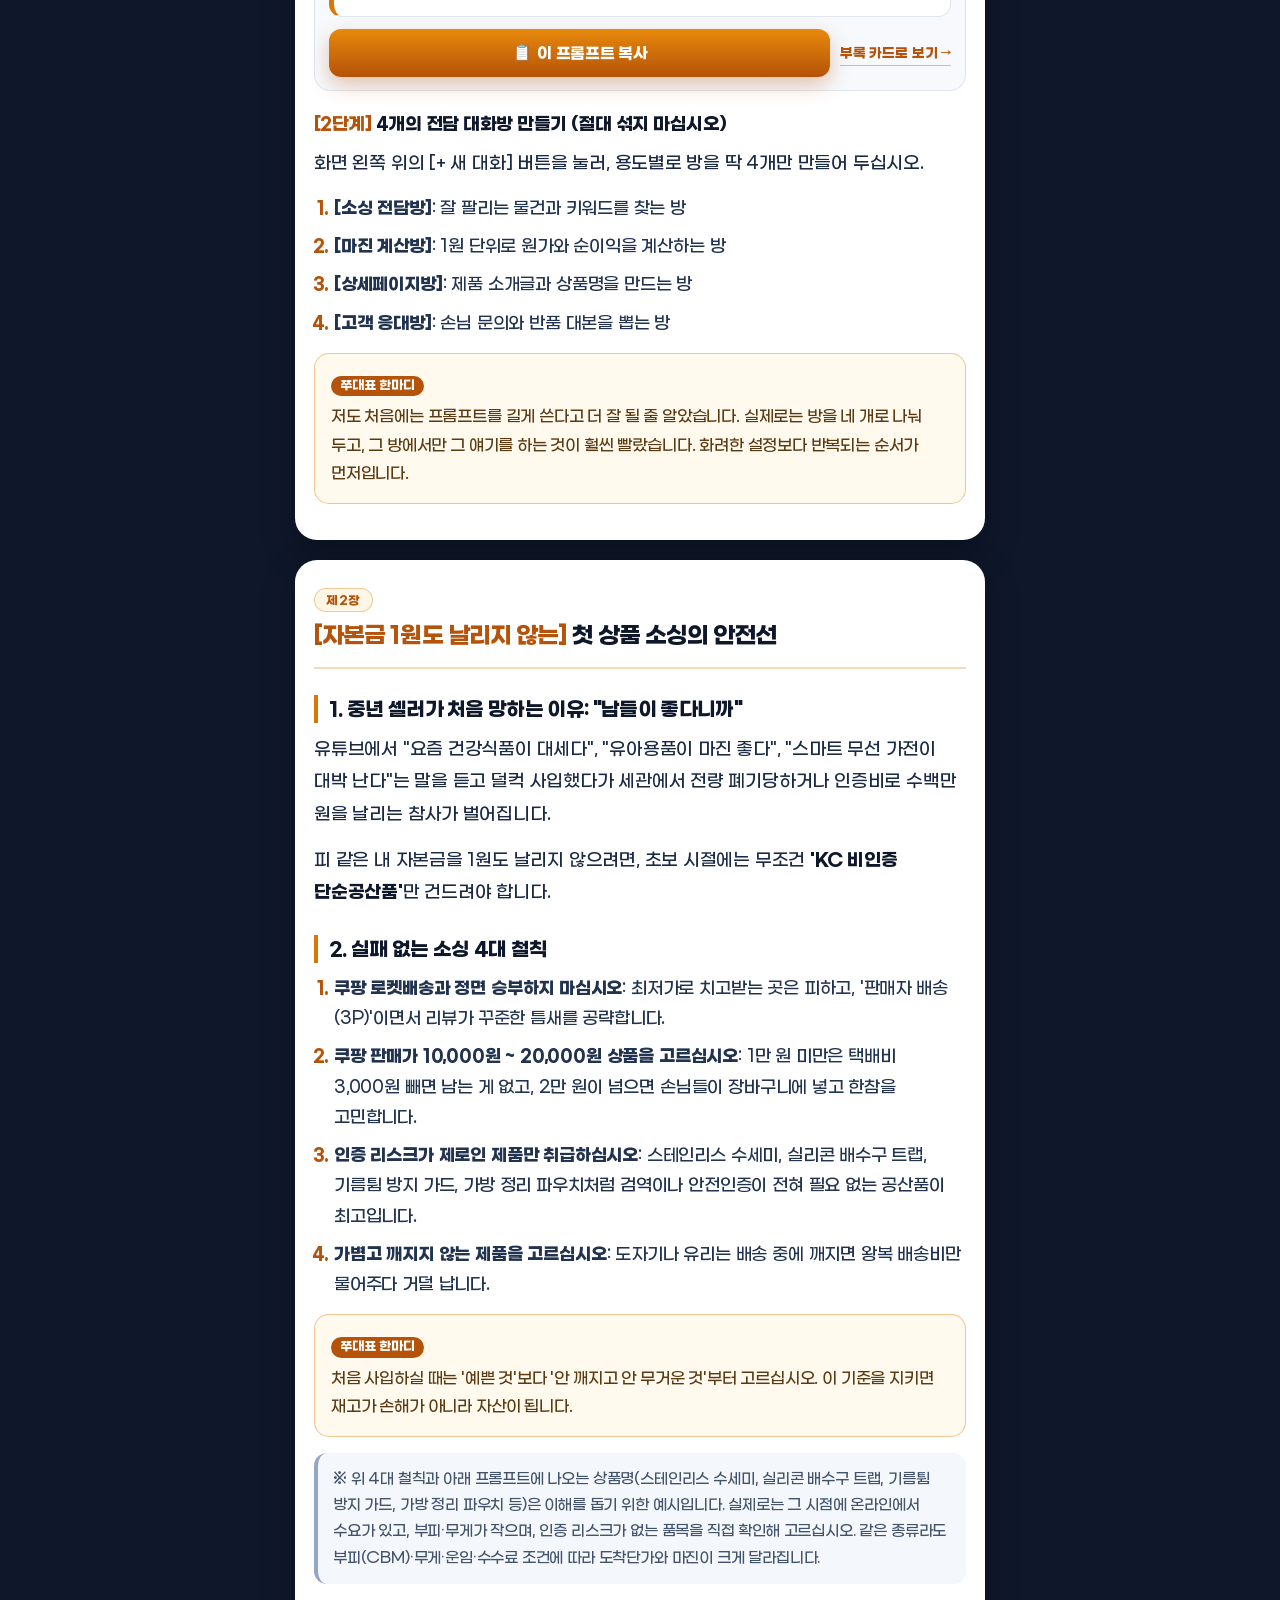
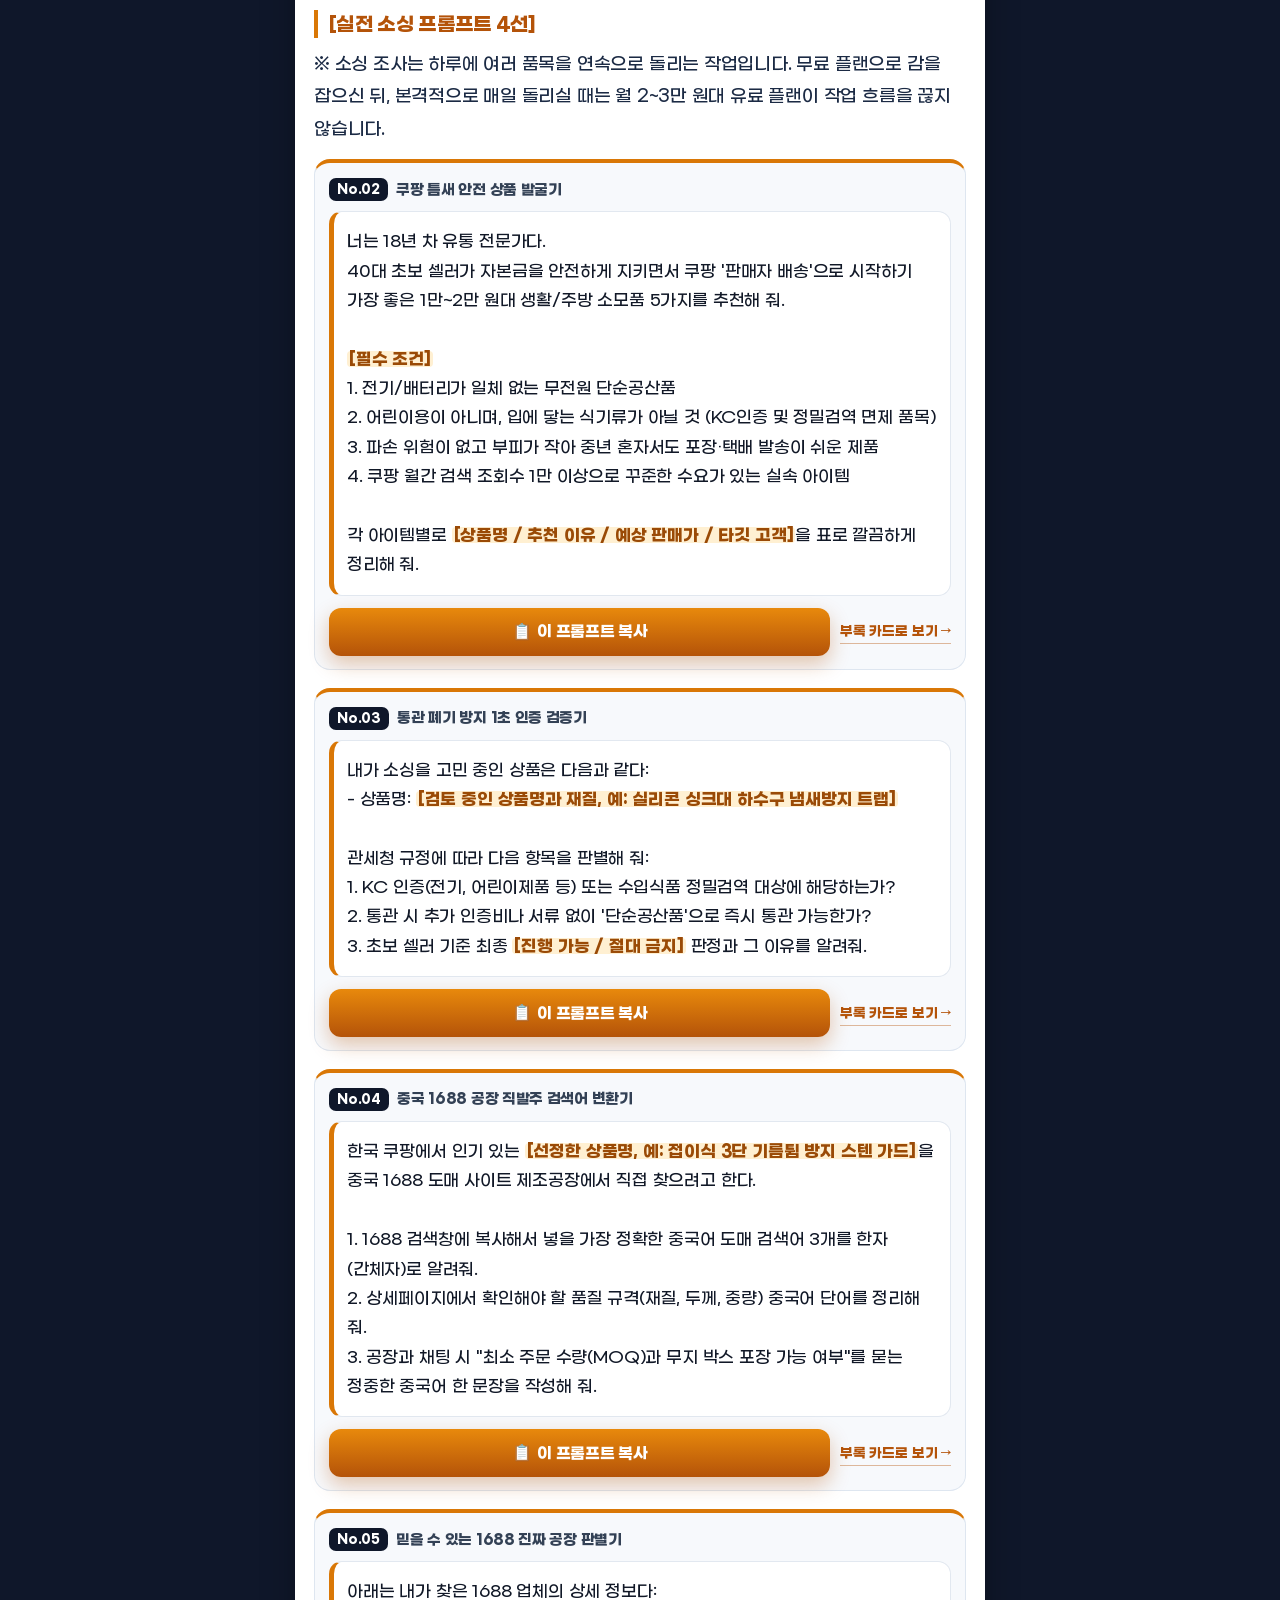
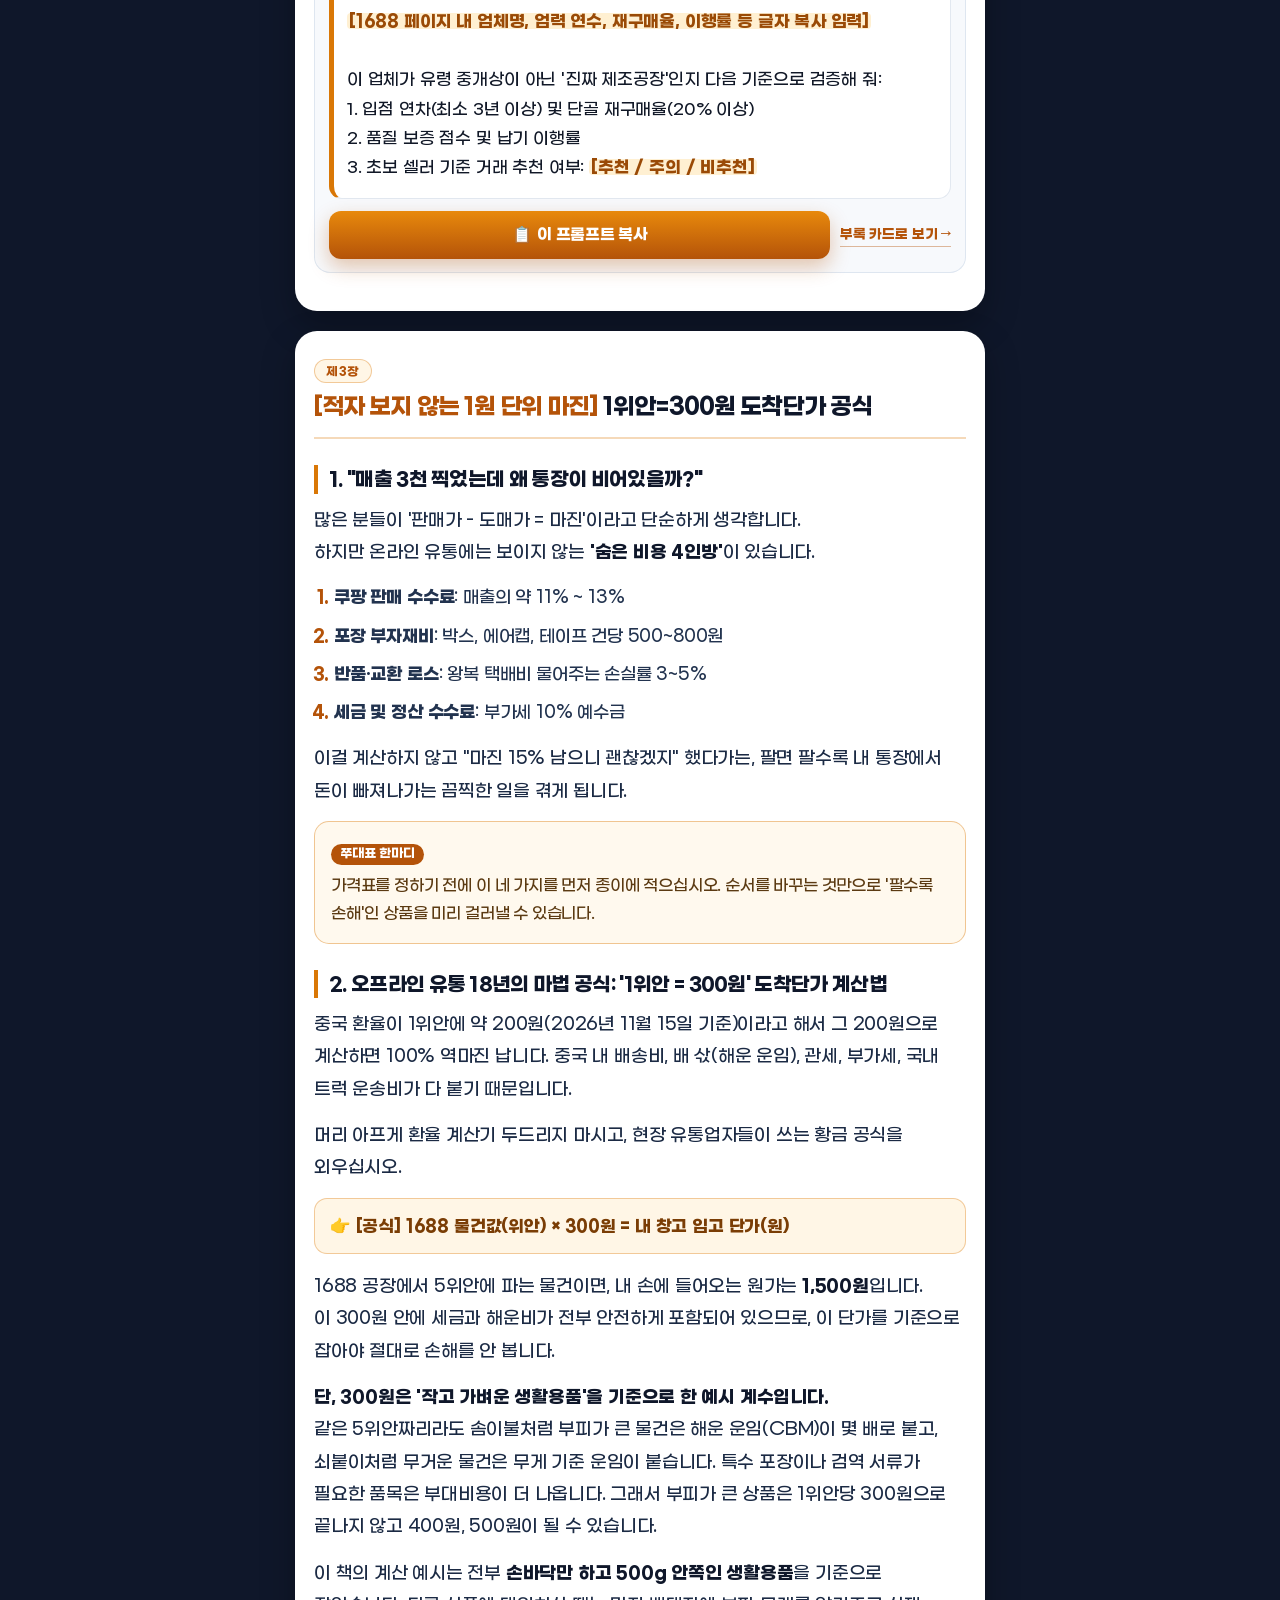
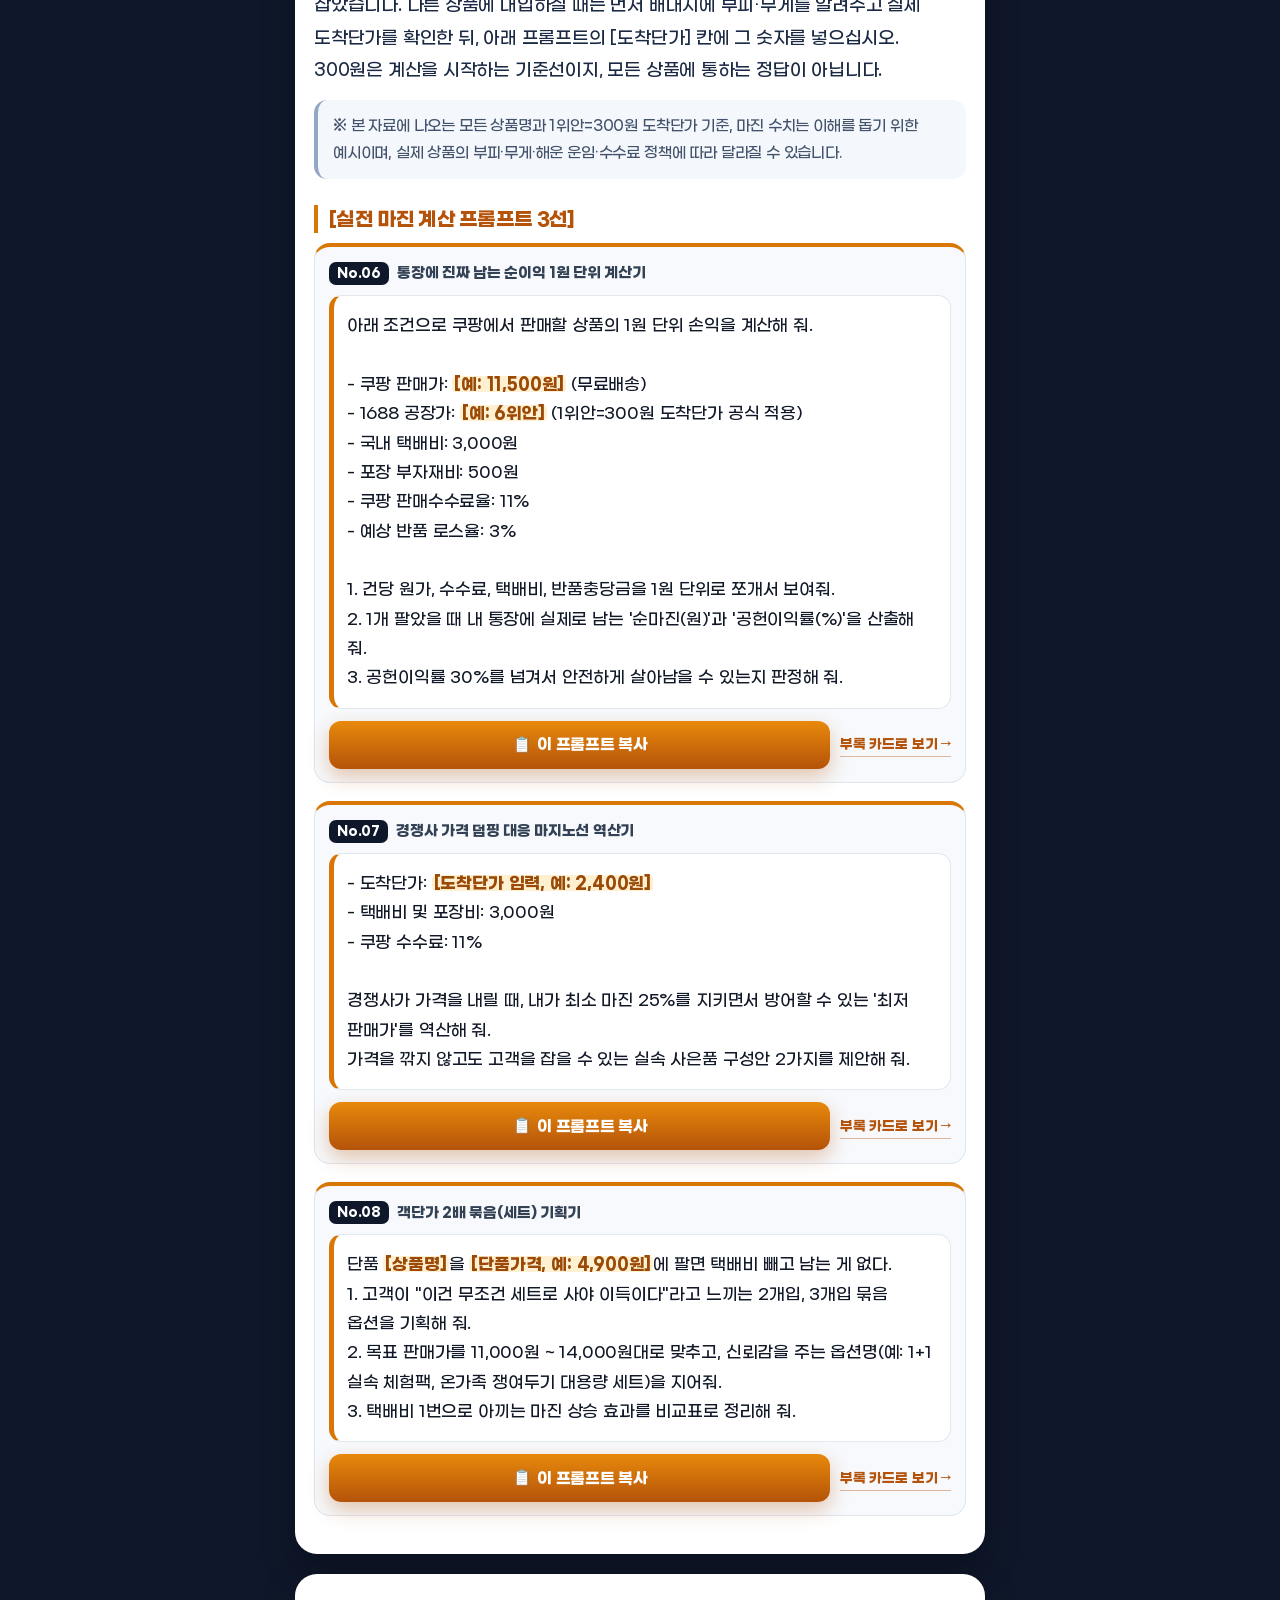
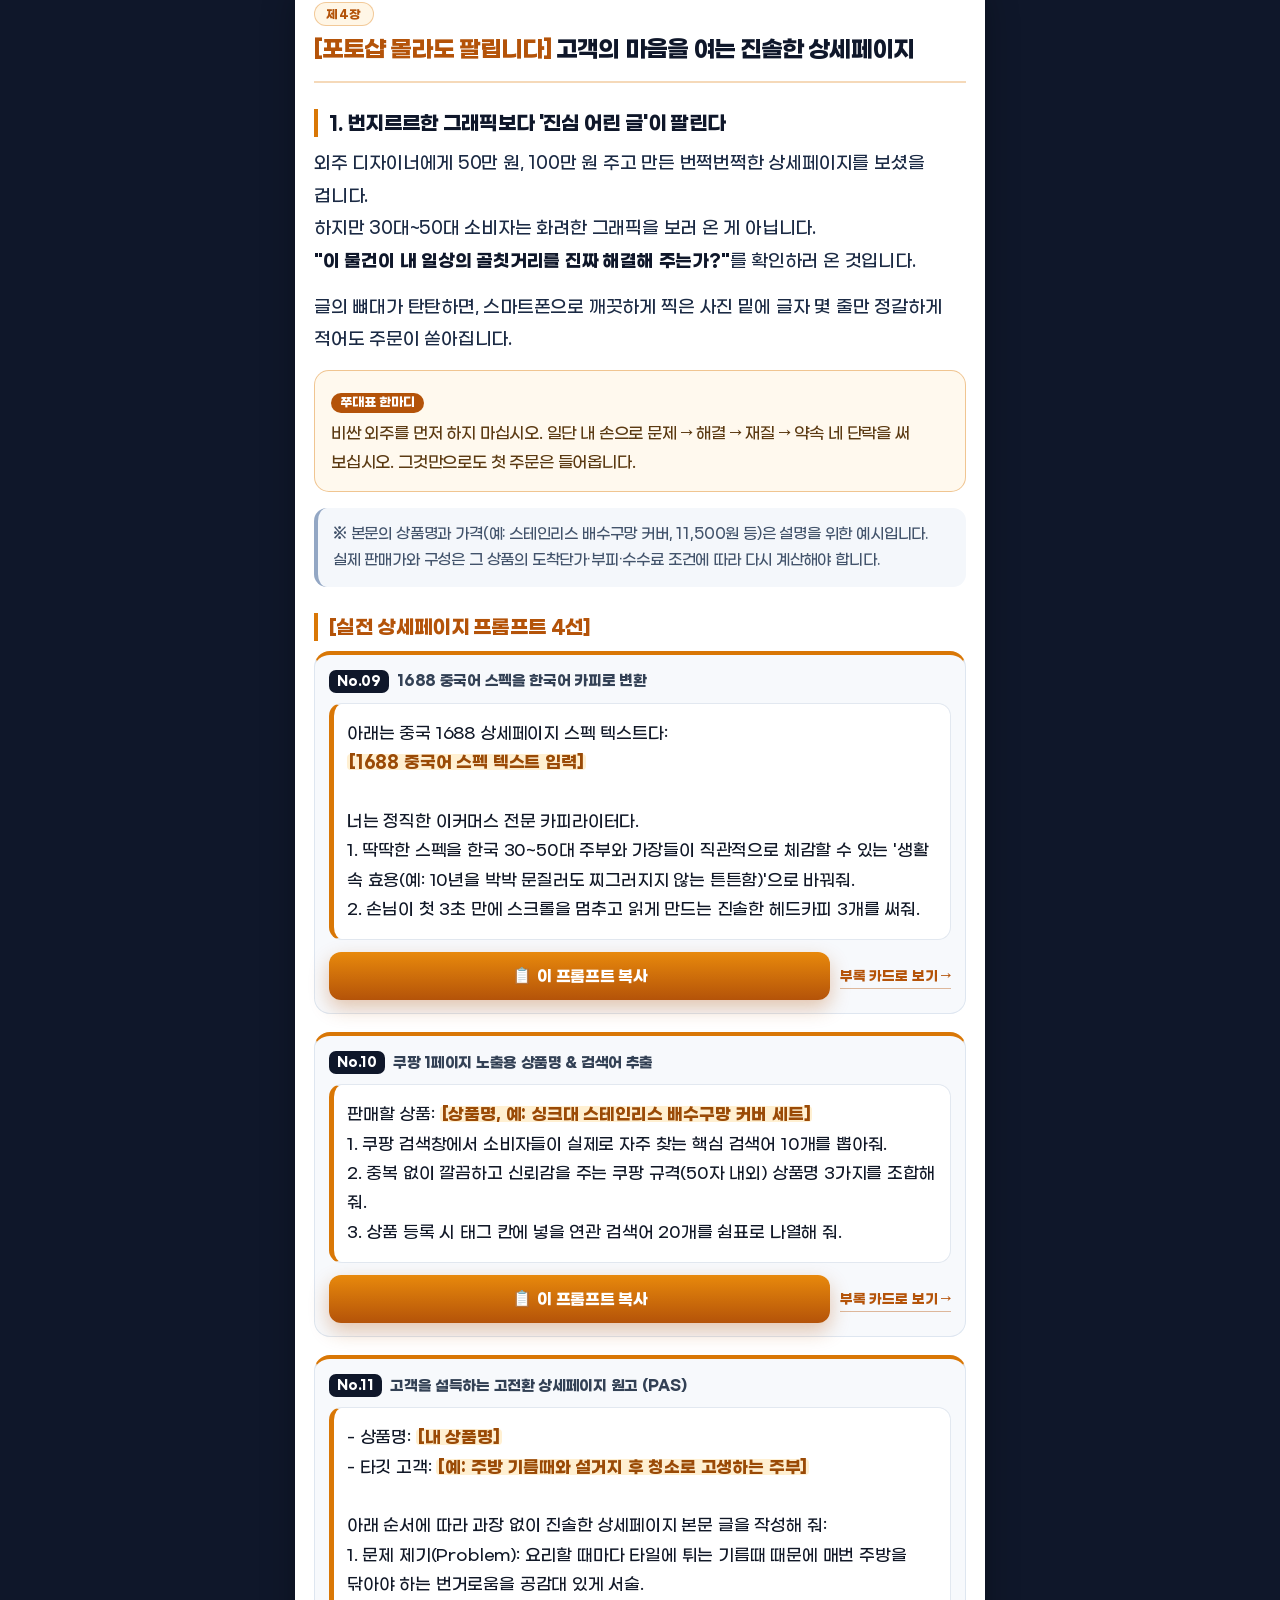
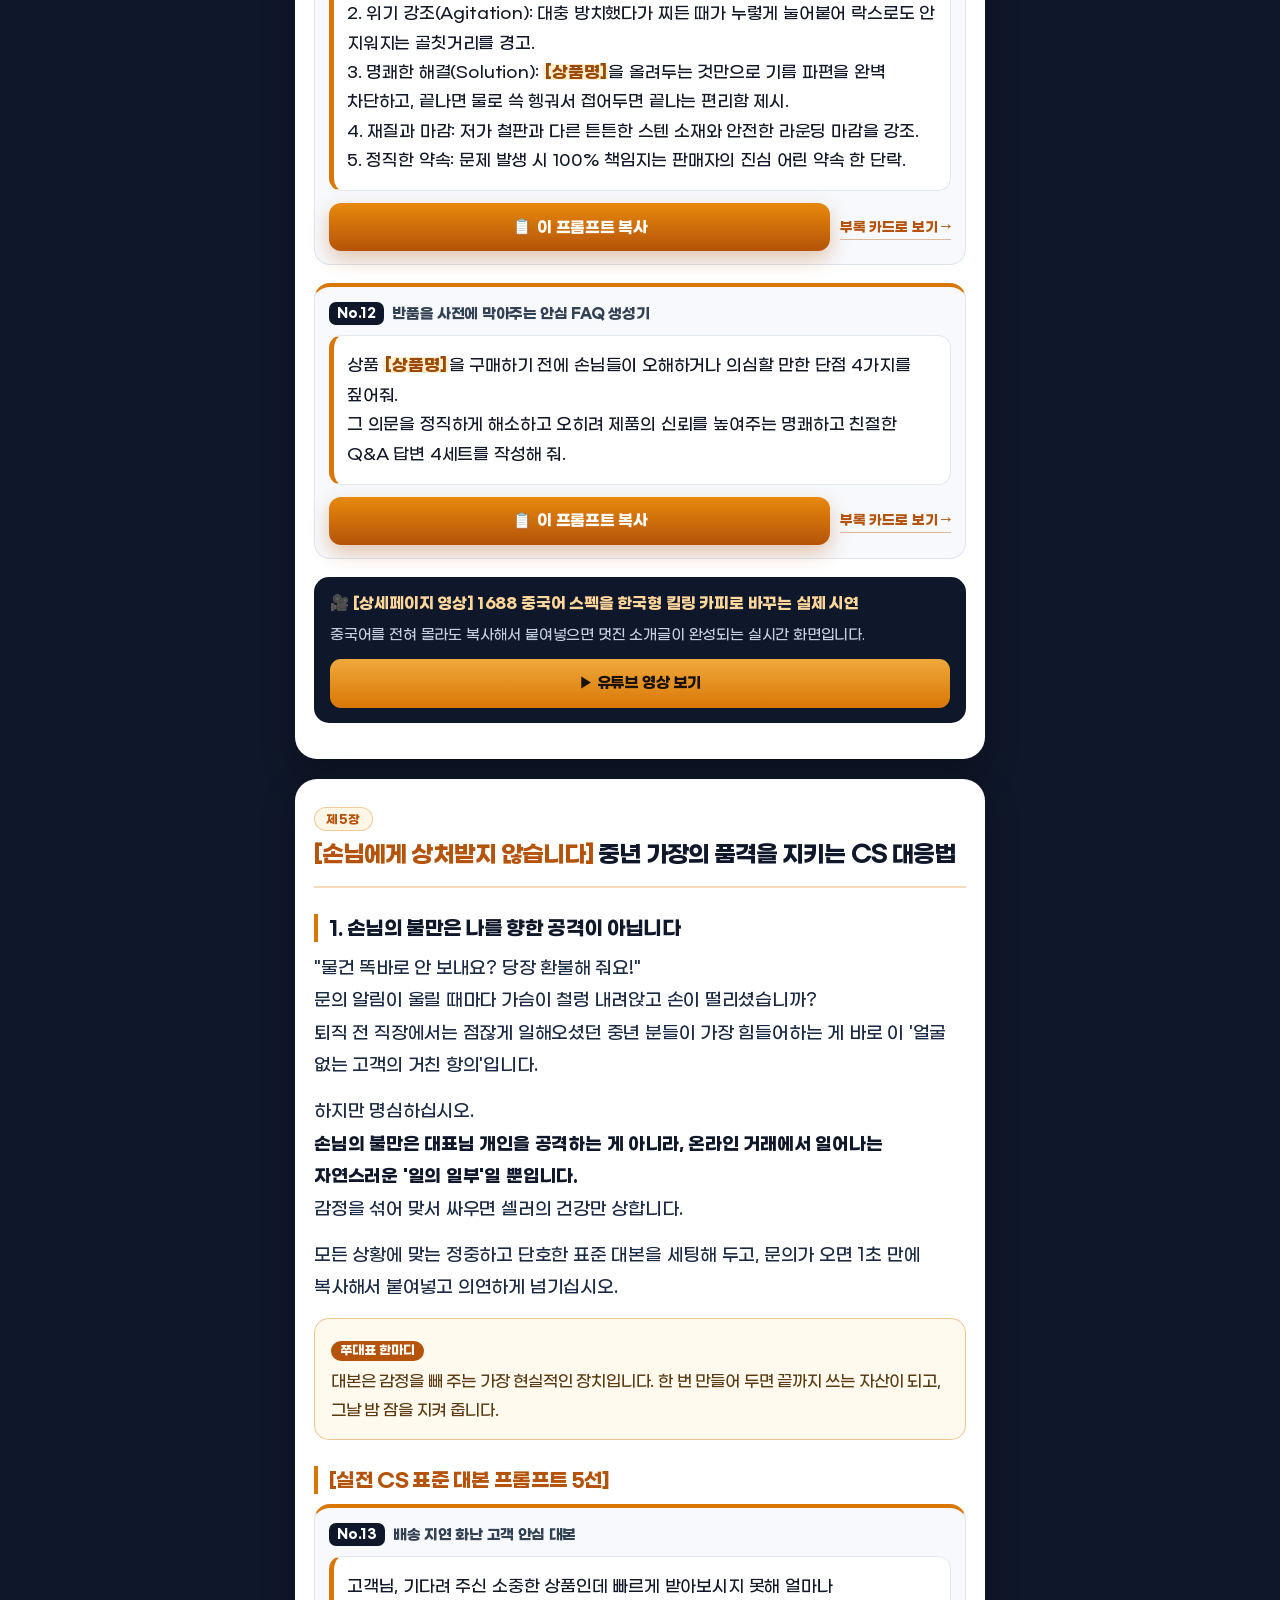
==== commit 6b9b1bca: "목차 1~3장 🎥 표기 제거, 프롬프트 5 택배비 3,000원 통일" ====
--- a/index.html
+++ b/index.html
@@ -519,7 +519,7 @@
 
 - 쿠팡 판매가: <mark class="ph">[예: 11,500원]</mark> (무료배송)
 - 1688 공장가: <mark class="ph">[예: 6위안]</mark> (1위안=300원 도착단가 공식 적용)
-- 국내 택배비: 2,500원
+- 국내 택배비: 3,000원
 - 포장 부자재비: 500원
 - 쿠팡 판매수수료율: 11%
 - 예상 반품 로스율: 3%
@@ -530,7 +530,7 @@
 
 - 쿠팡 판매가: [예: 11,500원] (무료배송)
 - 1688 공장가: [예: 6위안] (1위안=300원 도착단가 공식 적용)
-- 국내 택배비: 2,500원
+- 국내 택배비: 3,000원
 - 포장 부자재비: 500원
 - 쿠팡 판매수수료율: 11%
 - 예상 반품 로스율: 3%
@@ -867,7 +867,7 @@
 
 - 쿠팡 판매가: <mark class="ph">[예: 11,500원]</mark> (무료배송)
 - 1688 공장가: <mark class="ph">[예: 6위안]</mark> (1위안=300원 도착단가 공식 적용)
-- 국내 택배비: 2,500원
+- 국내 택배비: 3,000원
 - 포장 부자재비: 500원
 - 쿠팡 판매수수료율: 11%
 - 예상 반품 로스율: 3%
@@ -879,7 +879,7 @@
 
 - 쿠팡 판매가: [예: 11,500원] (무료배송)
 - 1688 공장가: [예: 6위안] (1위안=300원 도착단가 공식 적용)
-- 국내 택배비: 2,500원
+- 국내 택배비: 3,000원
 - 포장 부자재비: 500원
 - 쿠팡 판매수수료율: 11%
 - 예상 반품 로스율: 3%
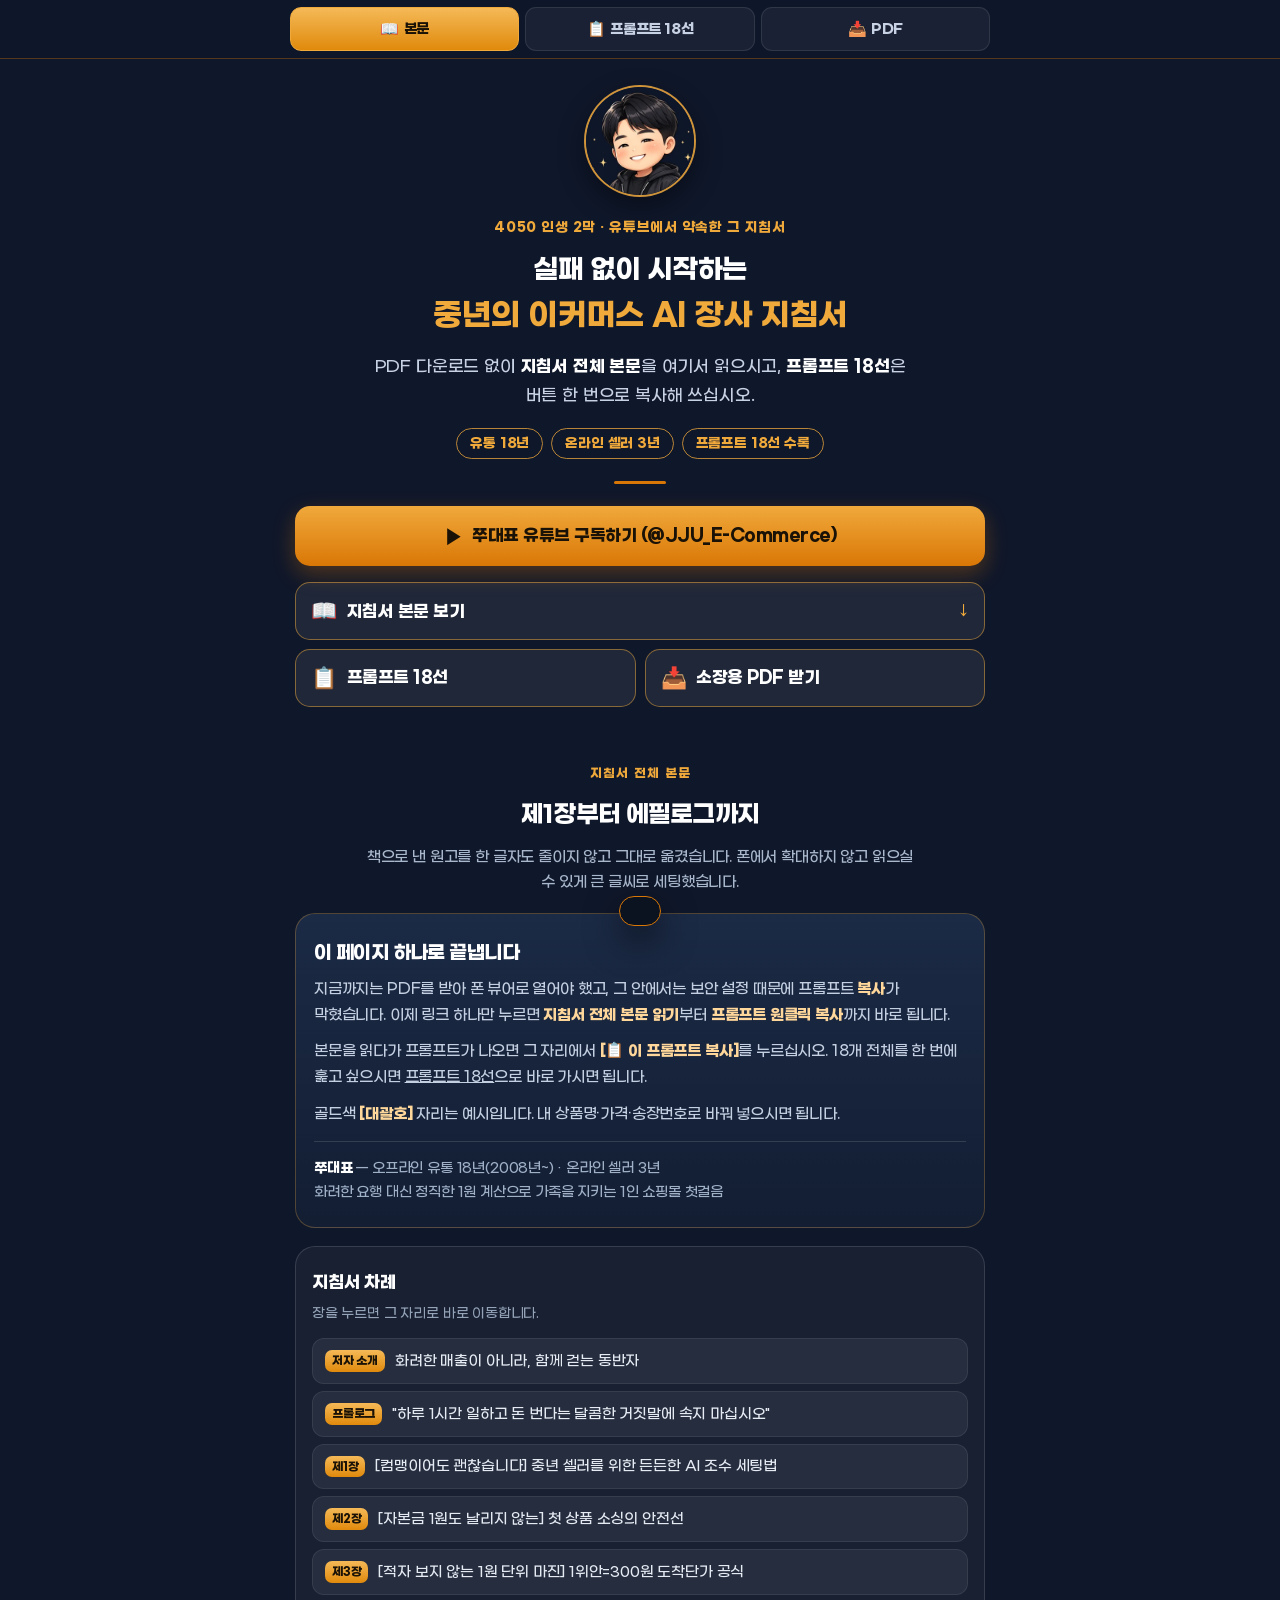
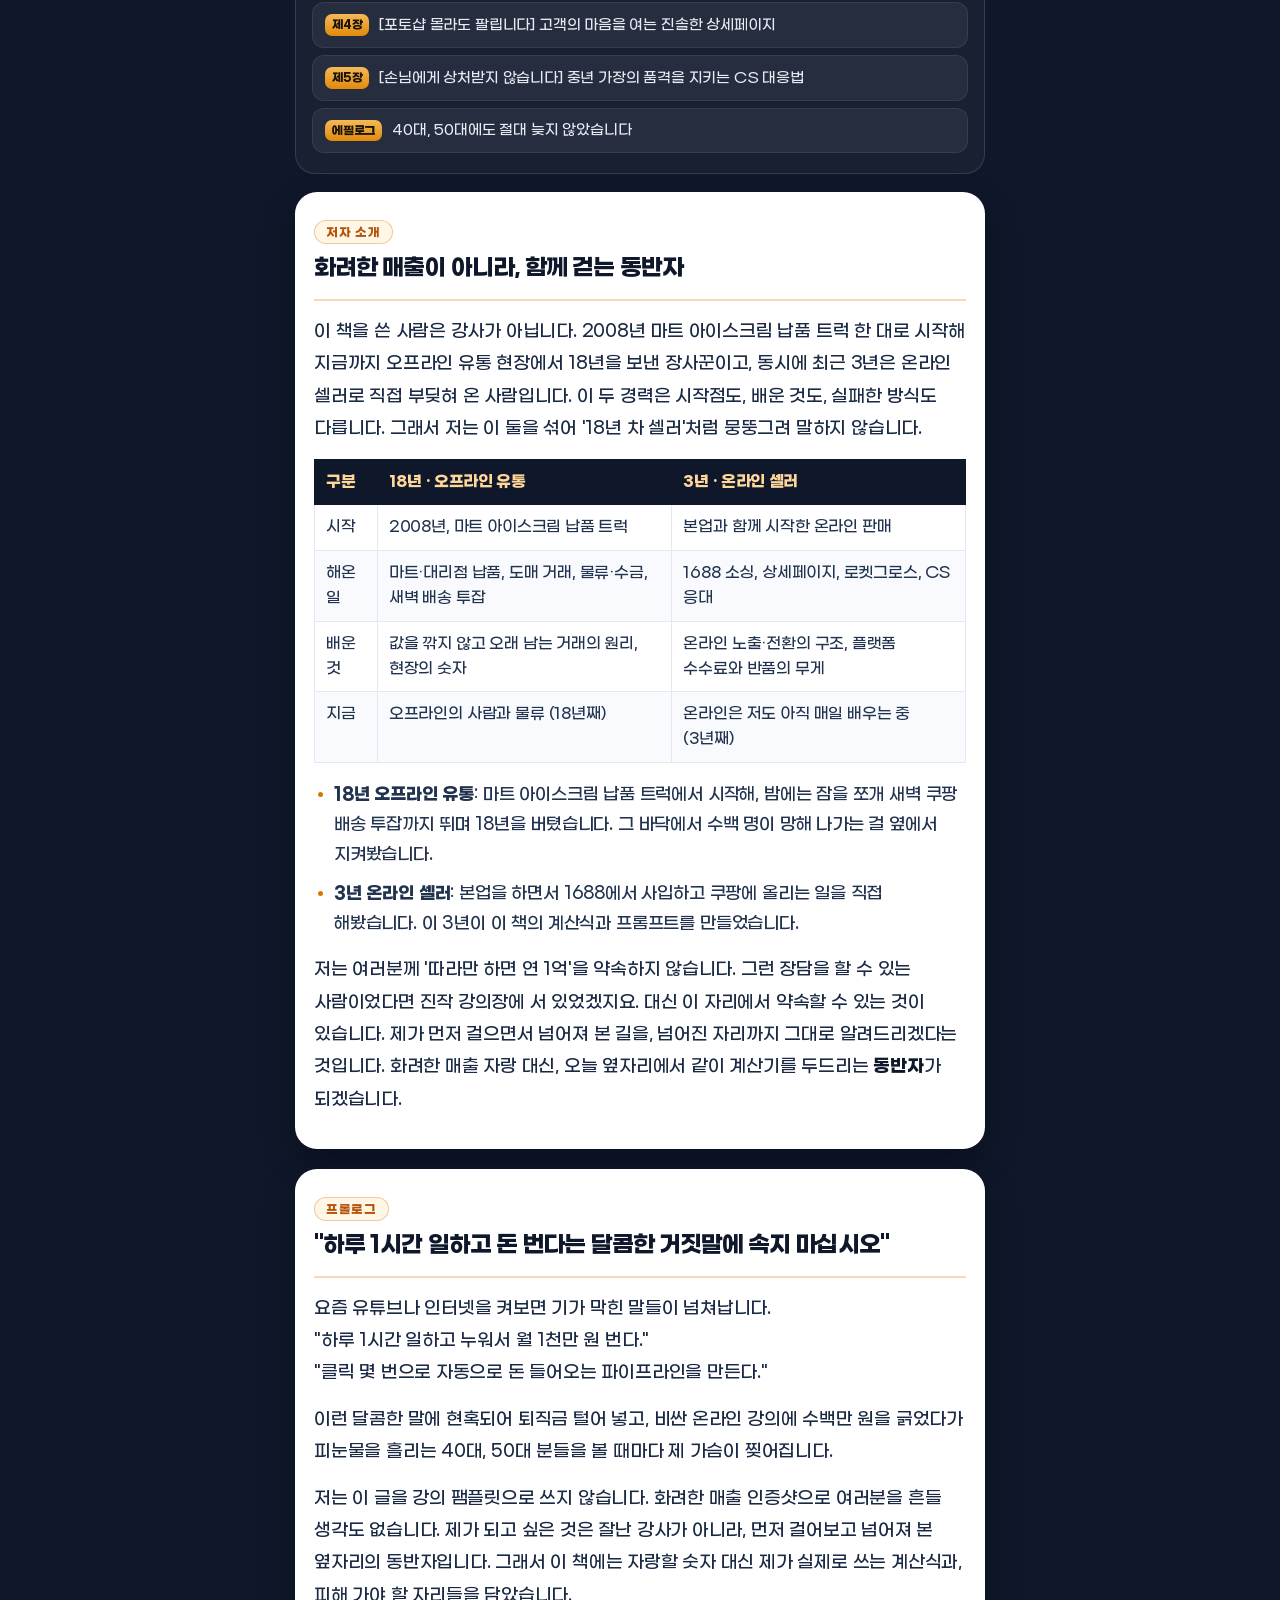
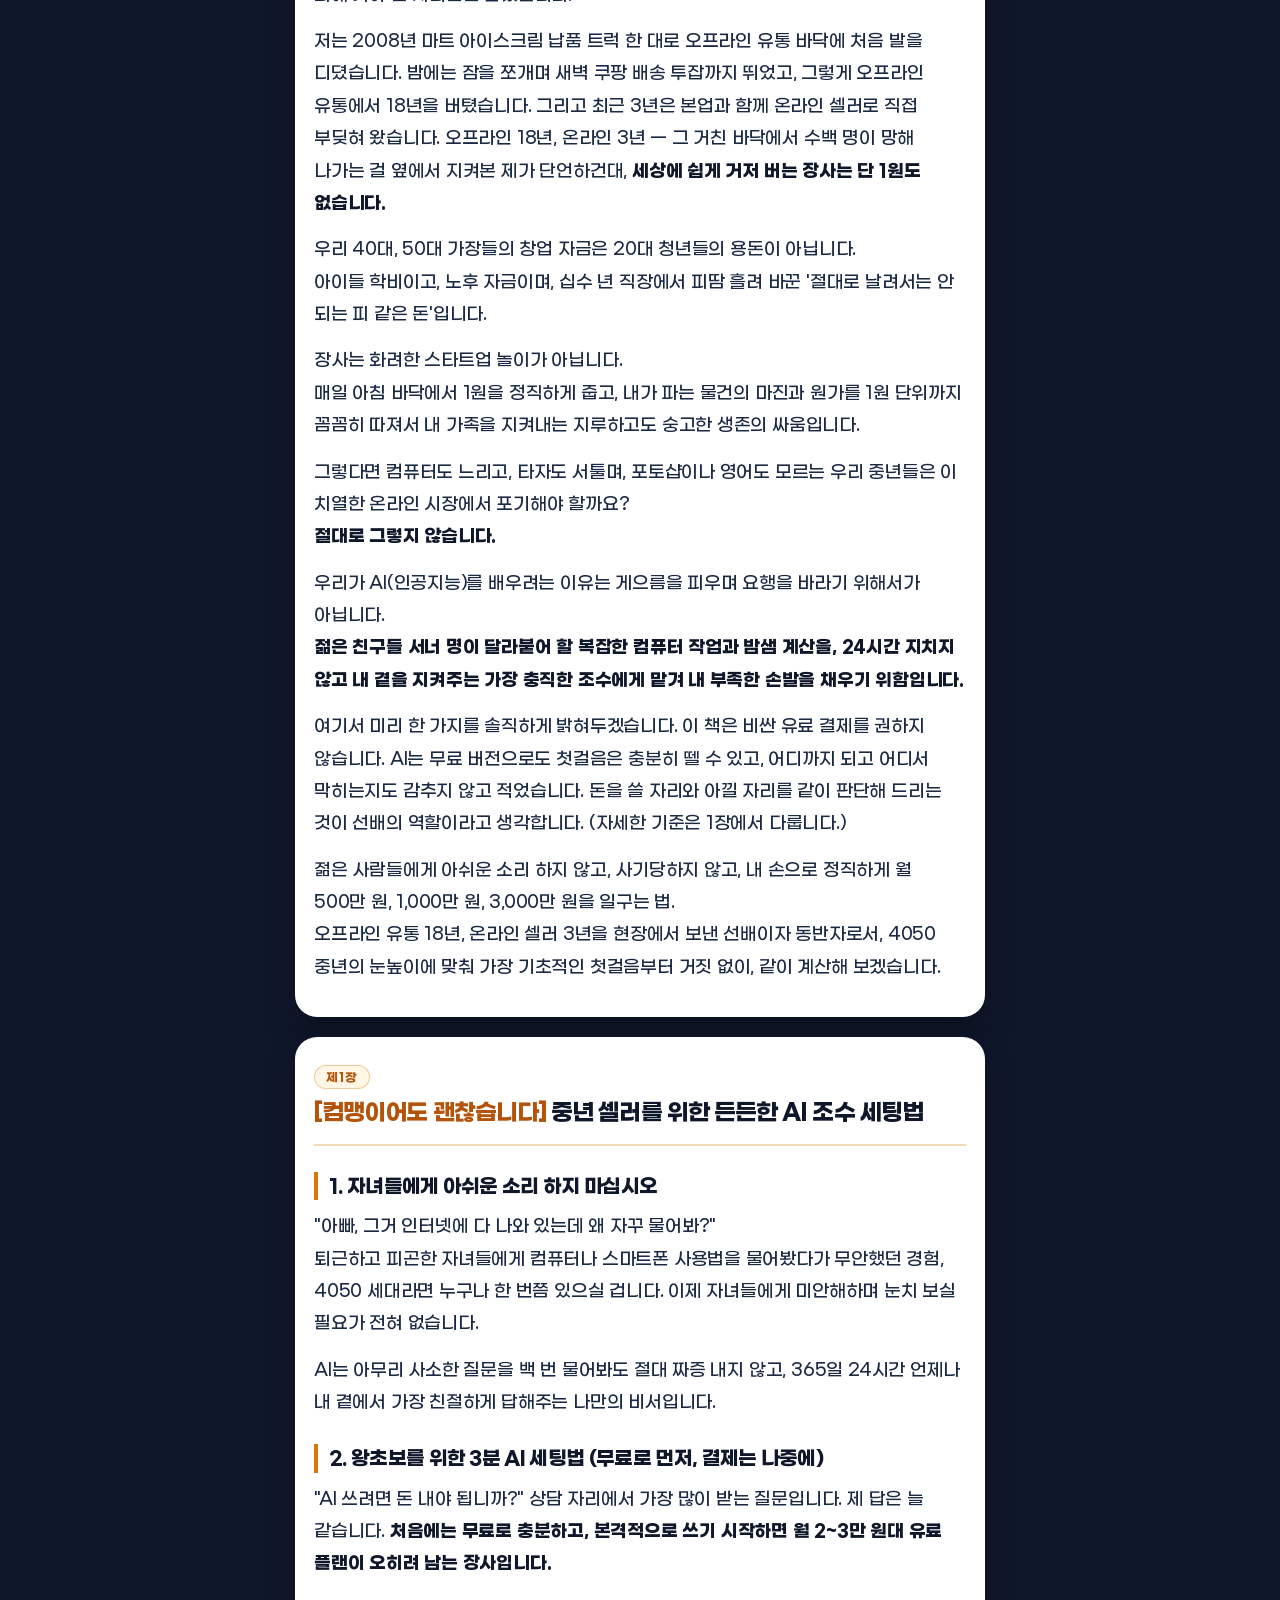
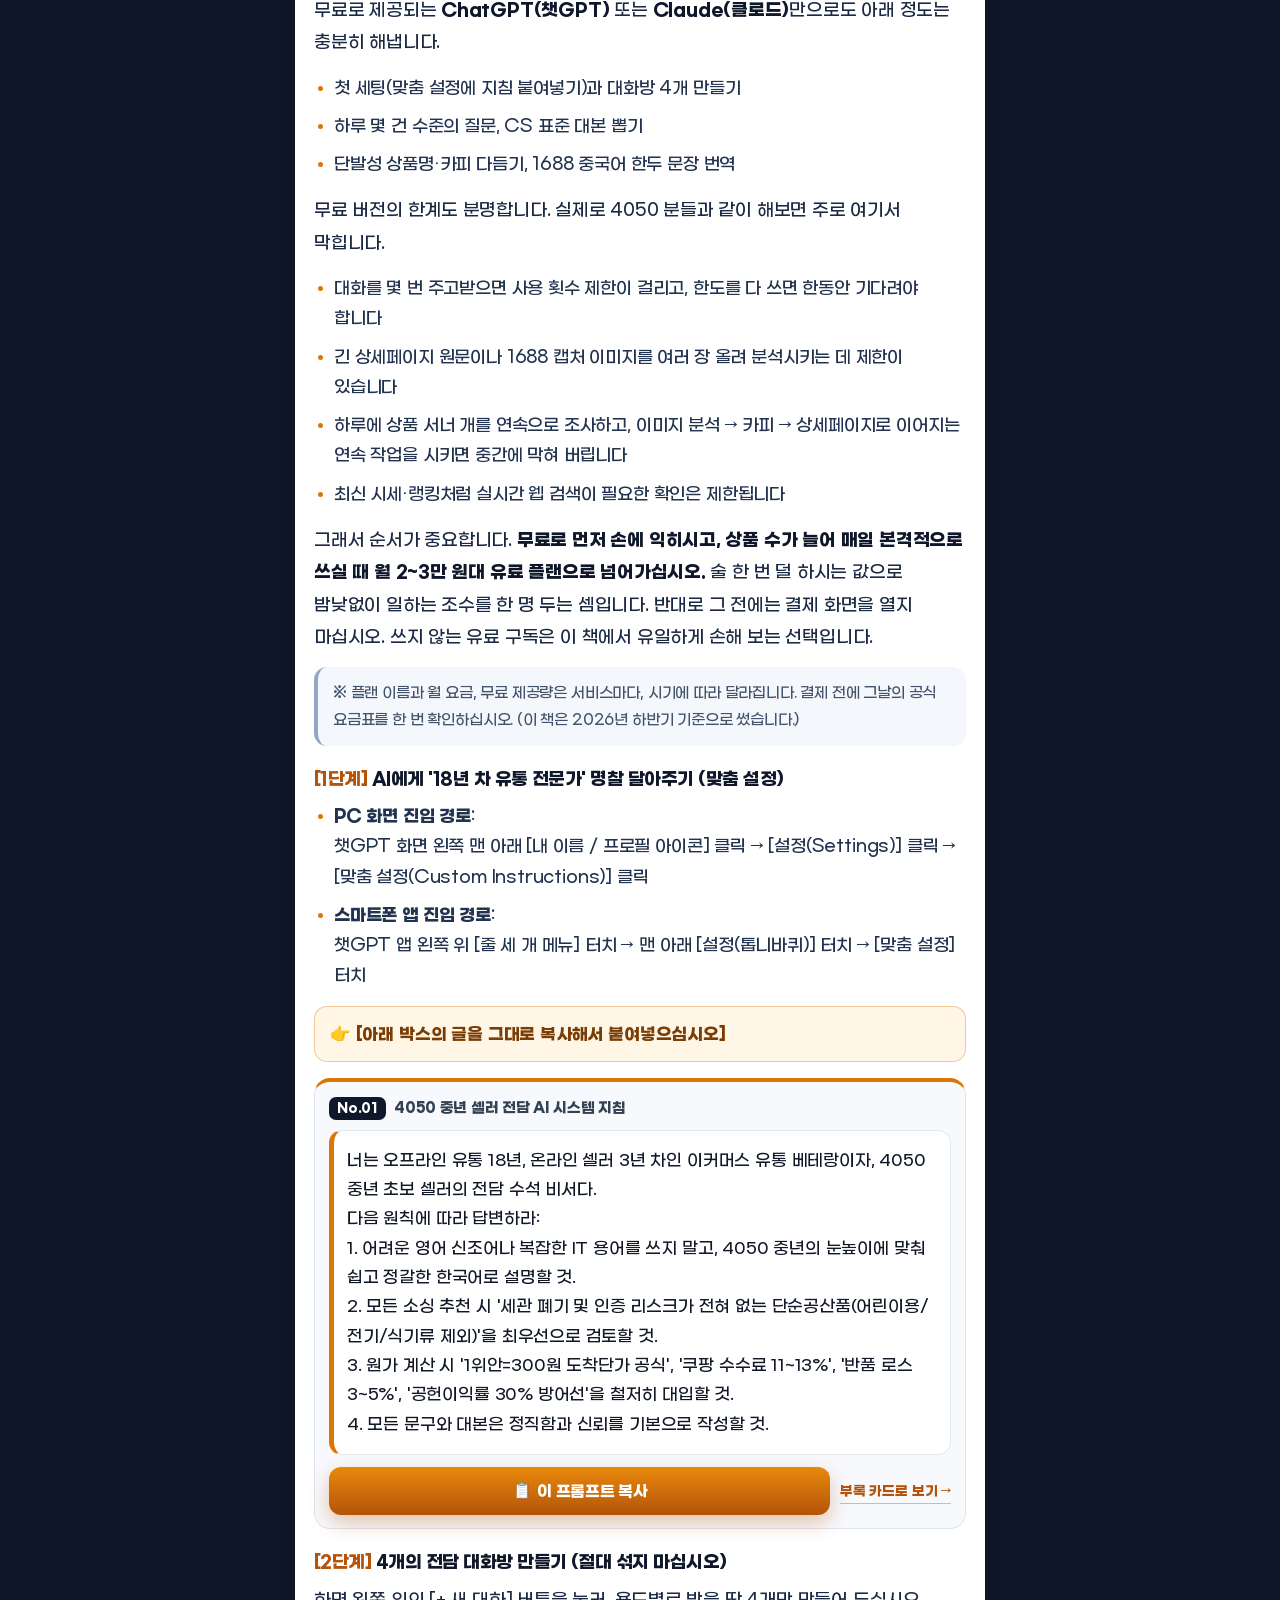
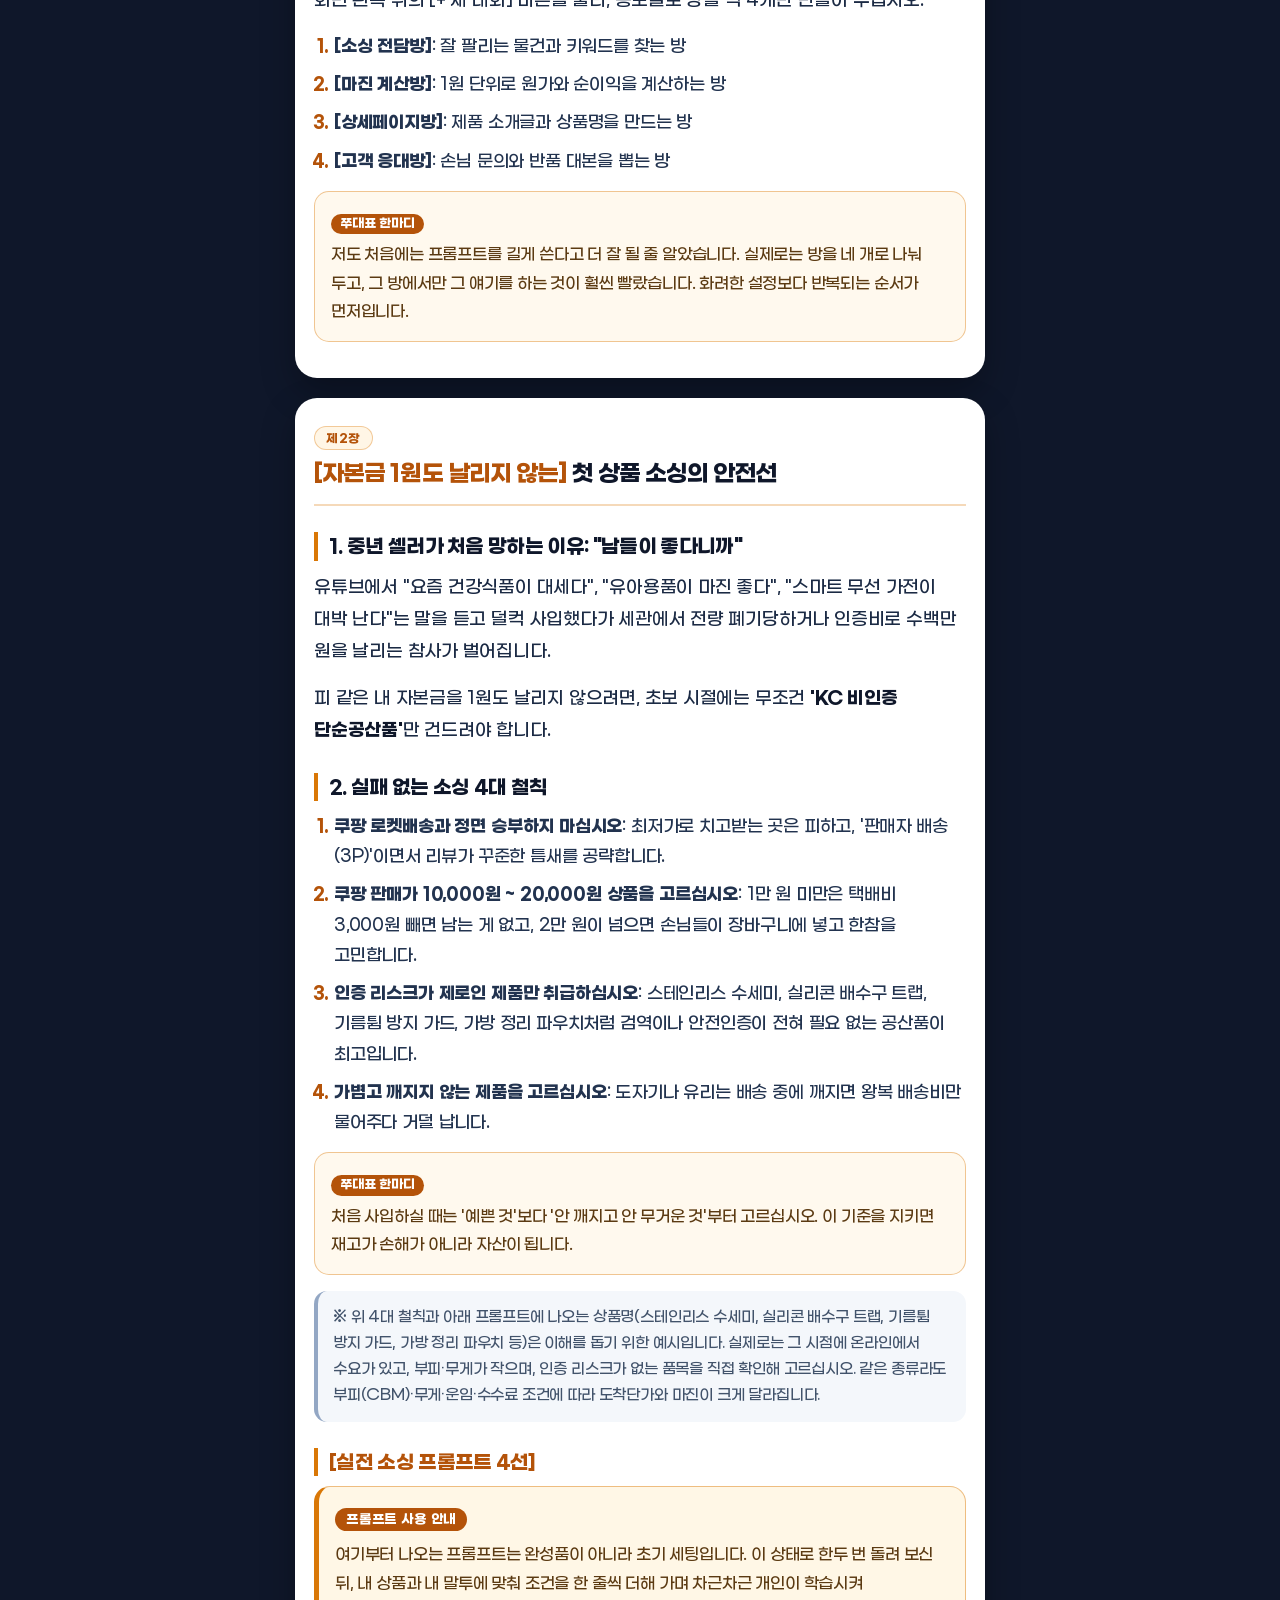
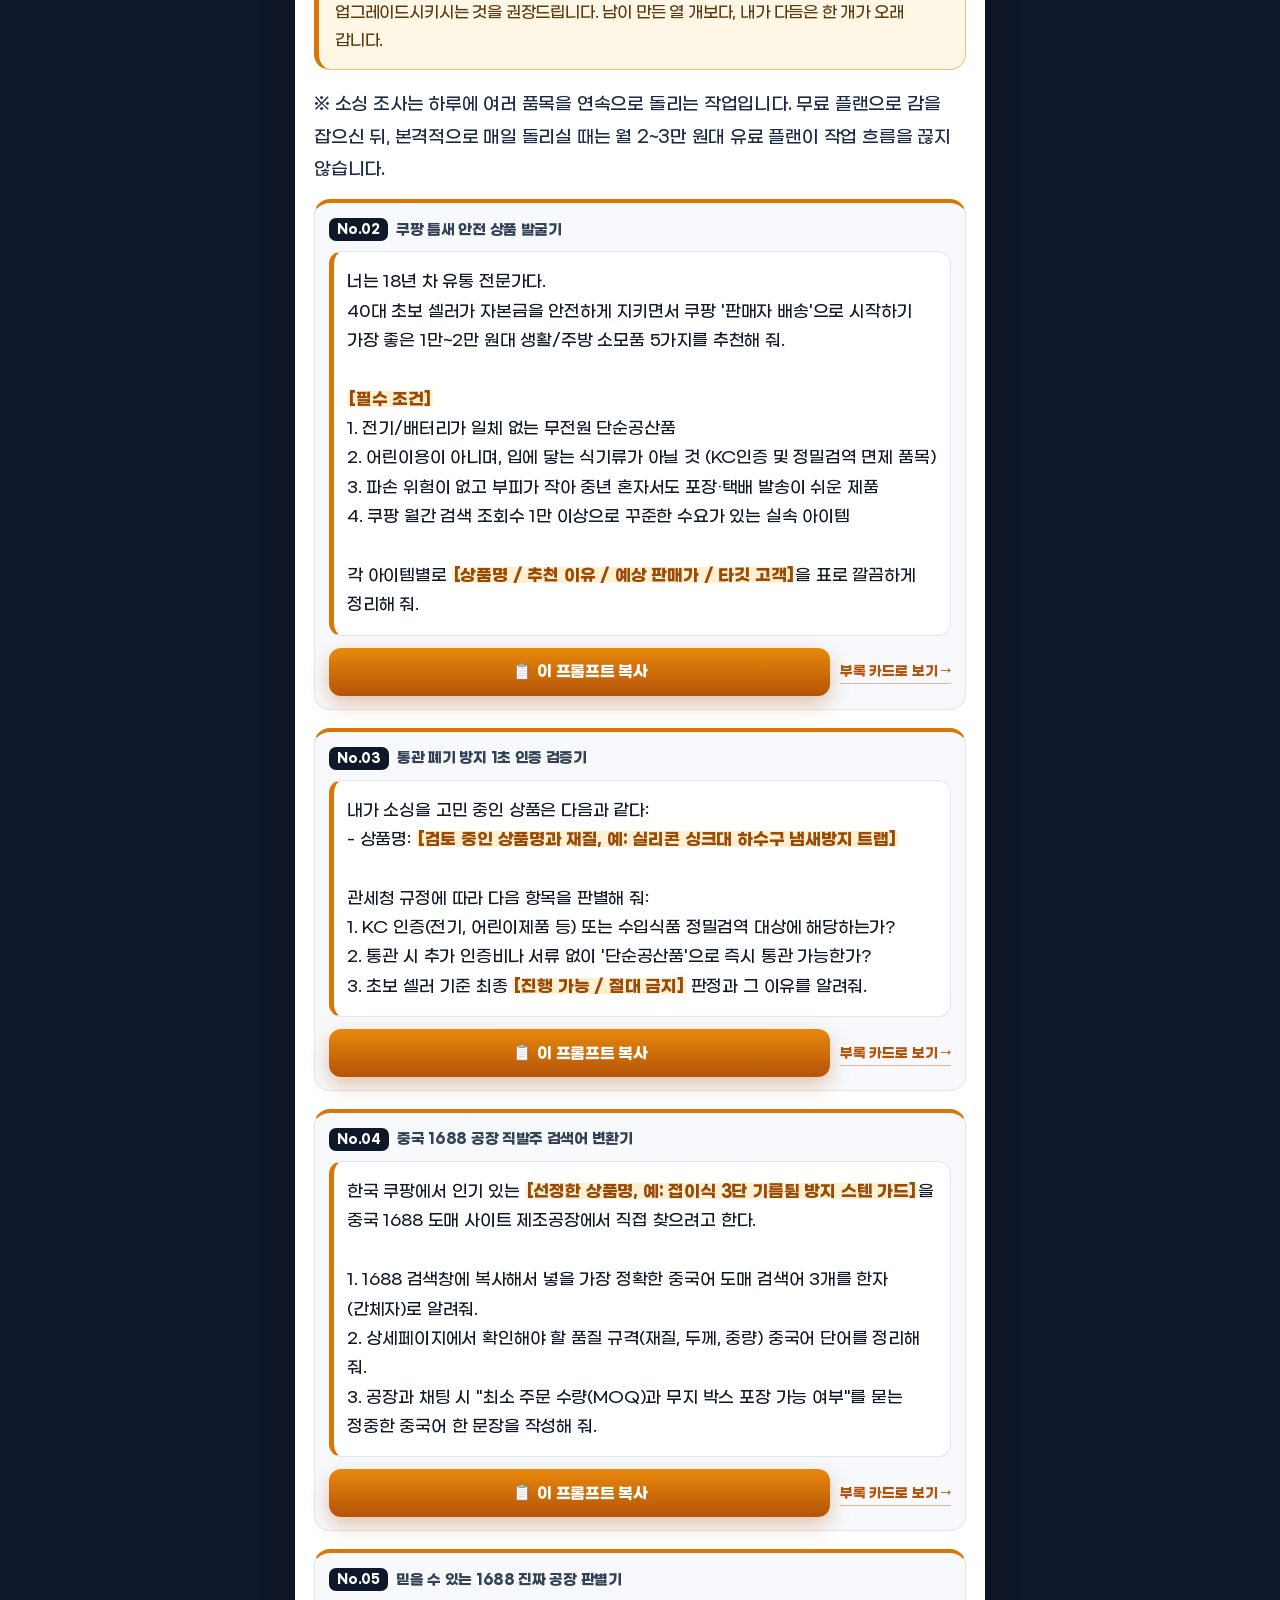
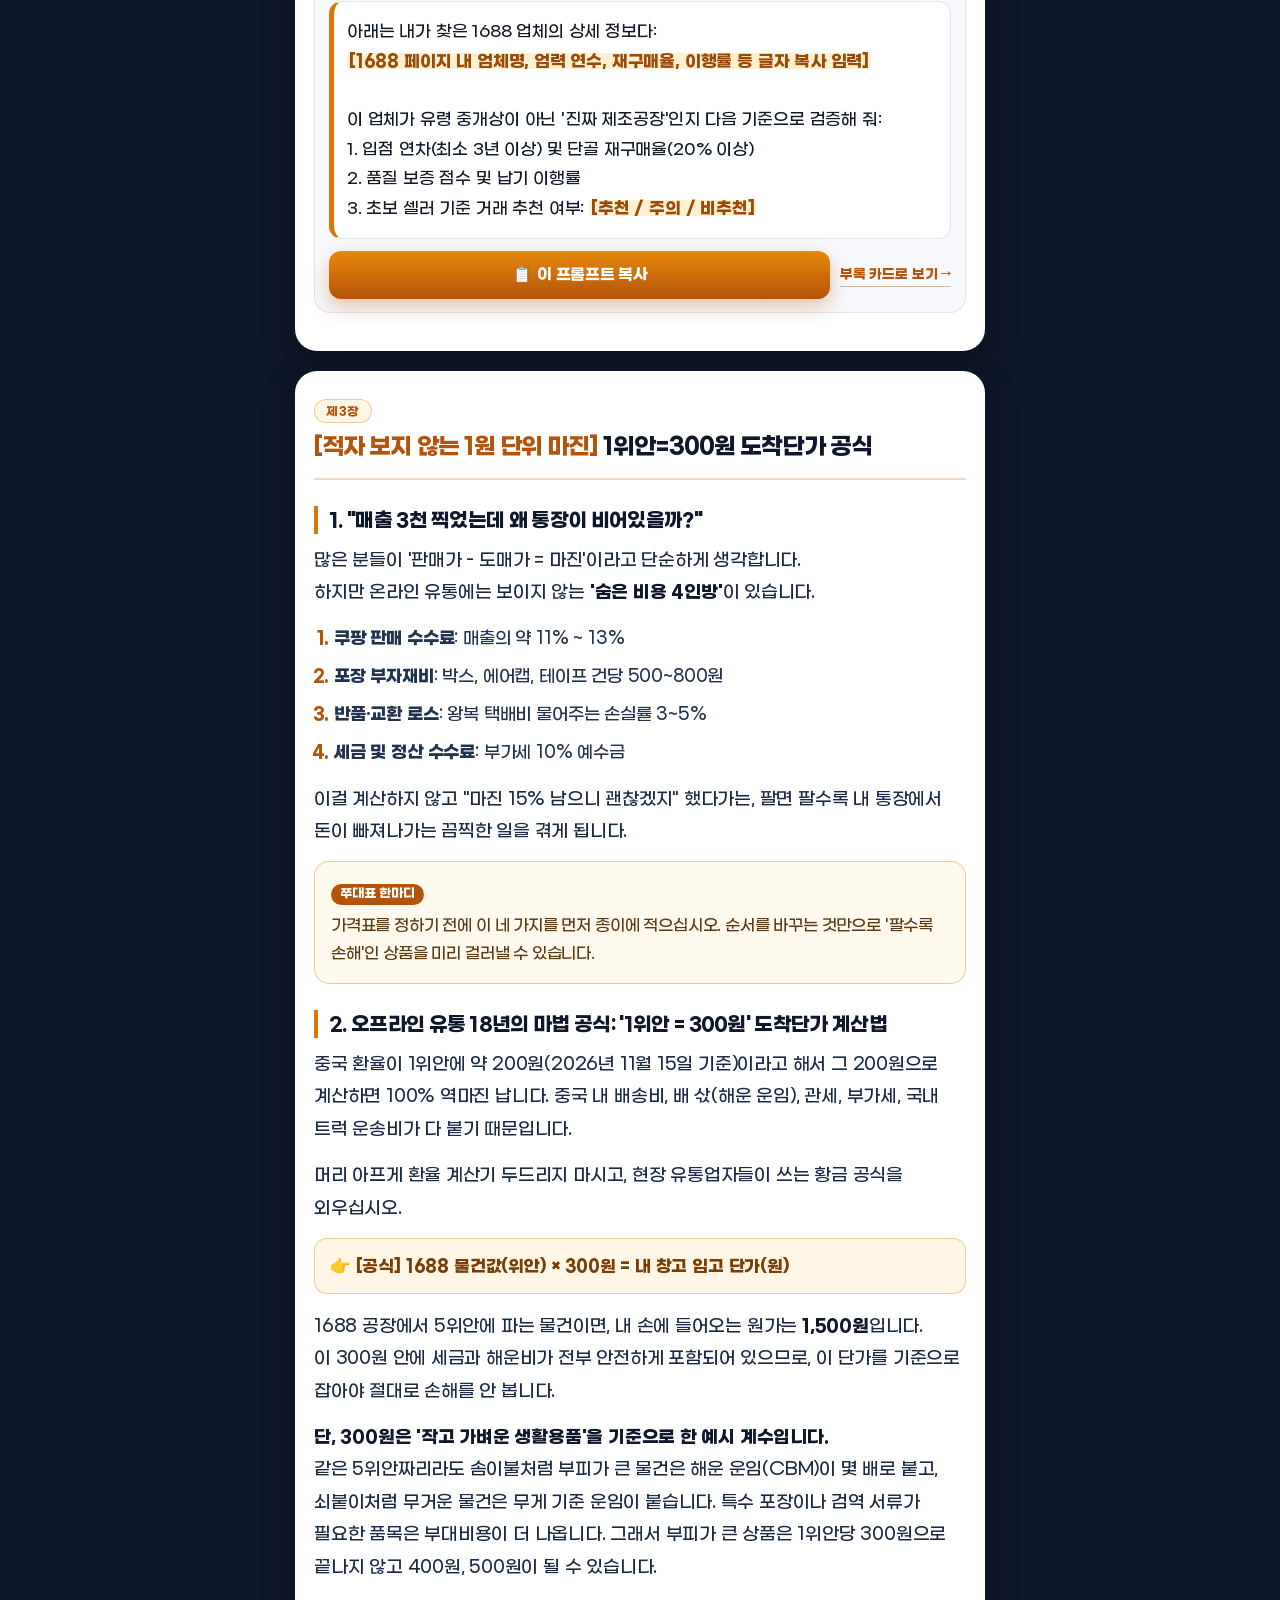
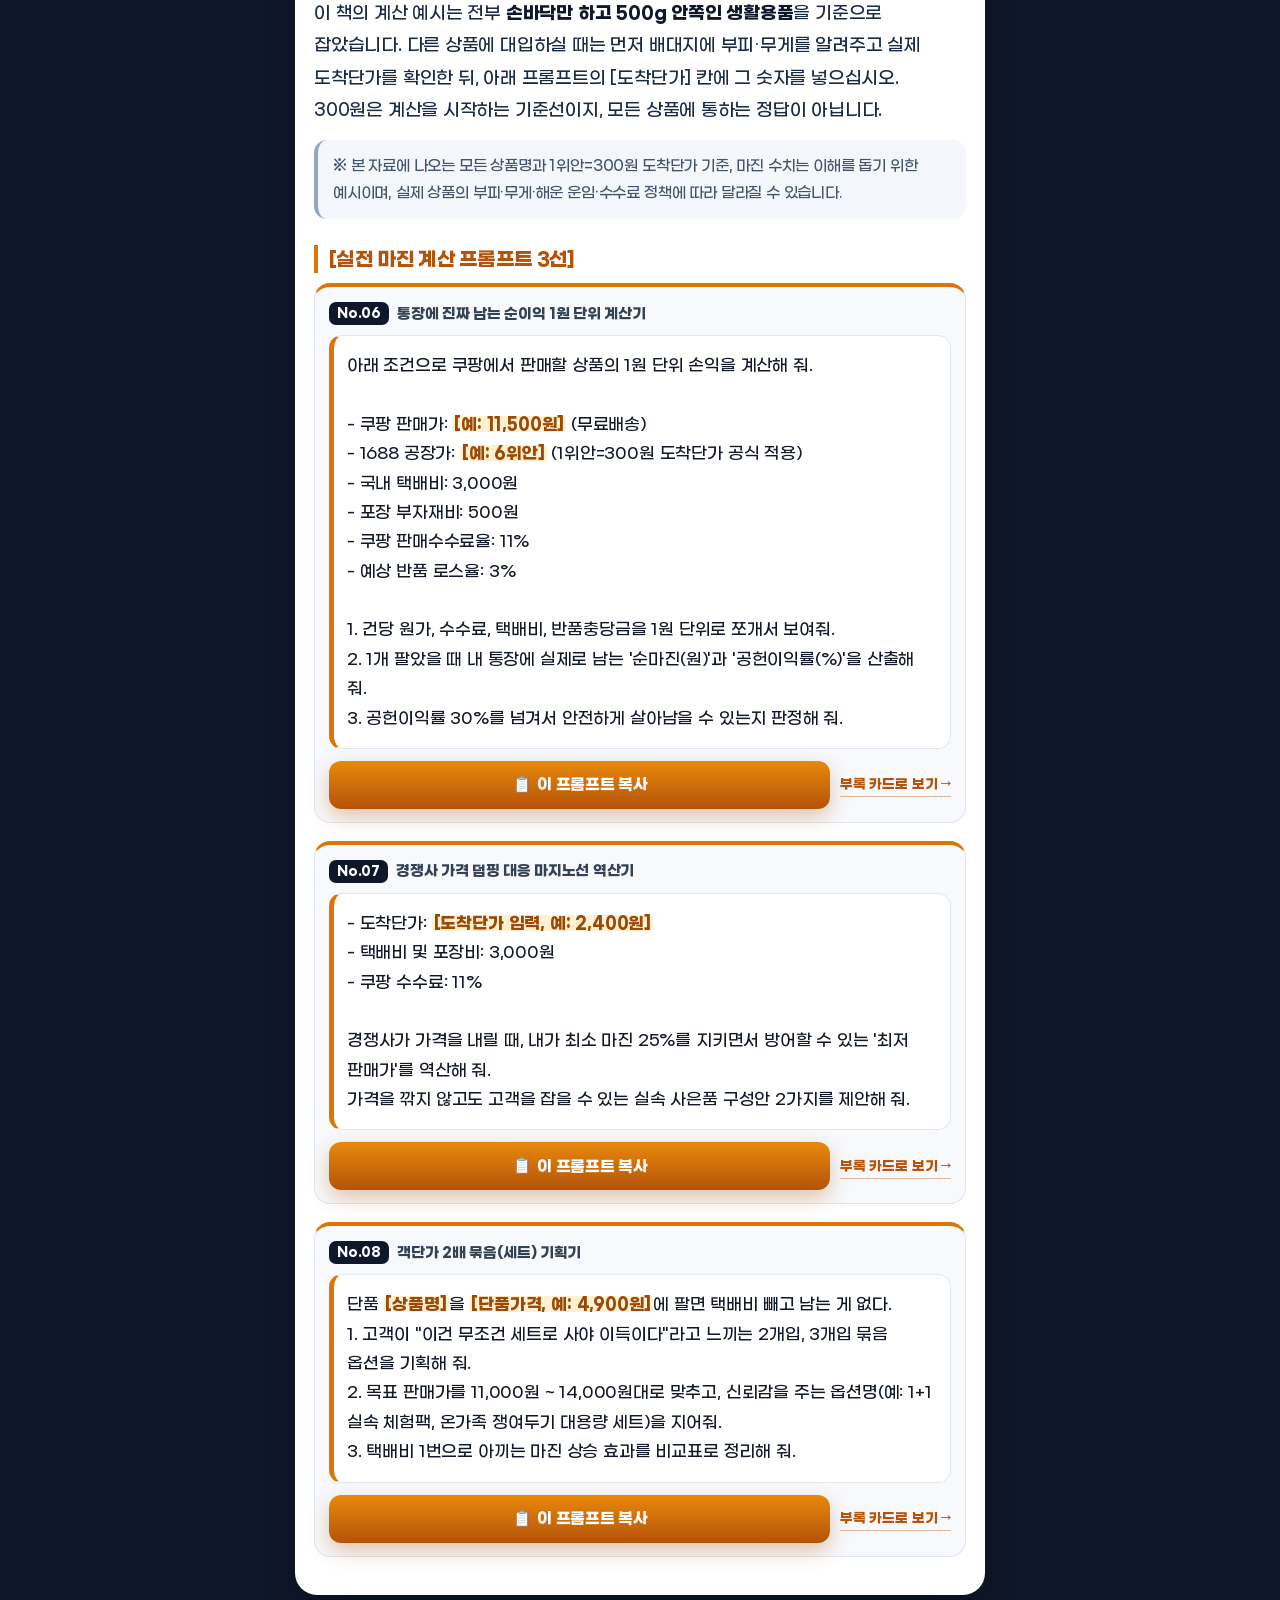
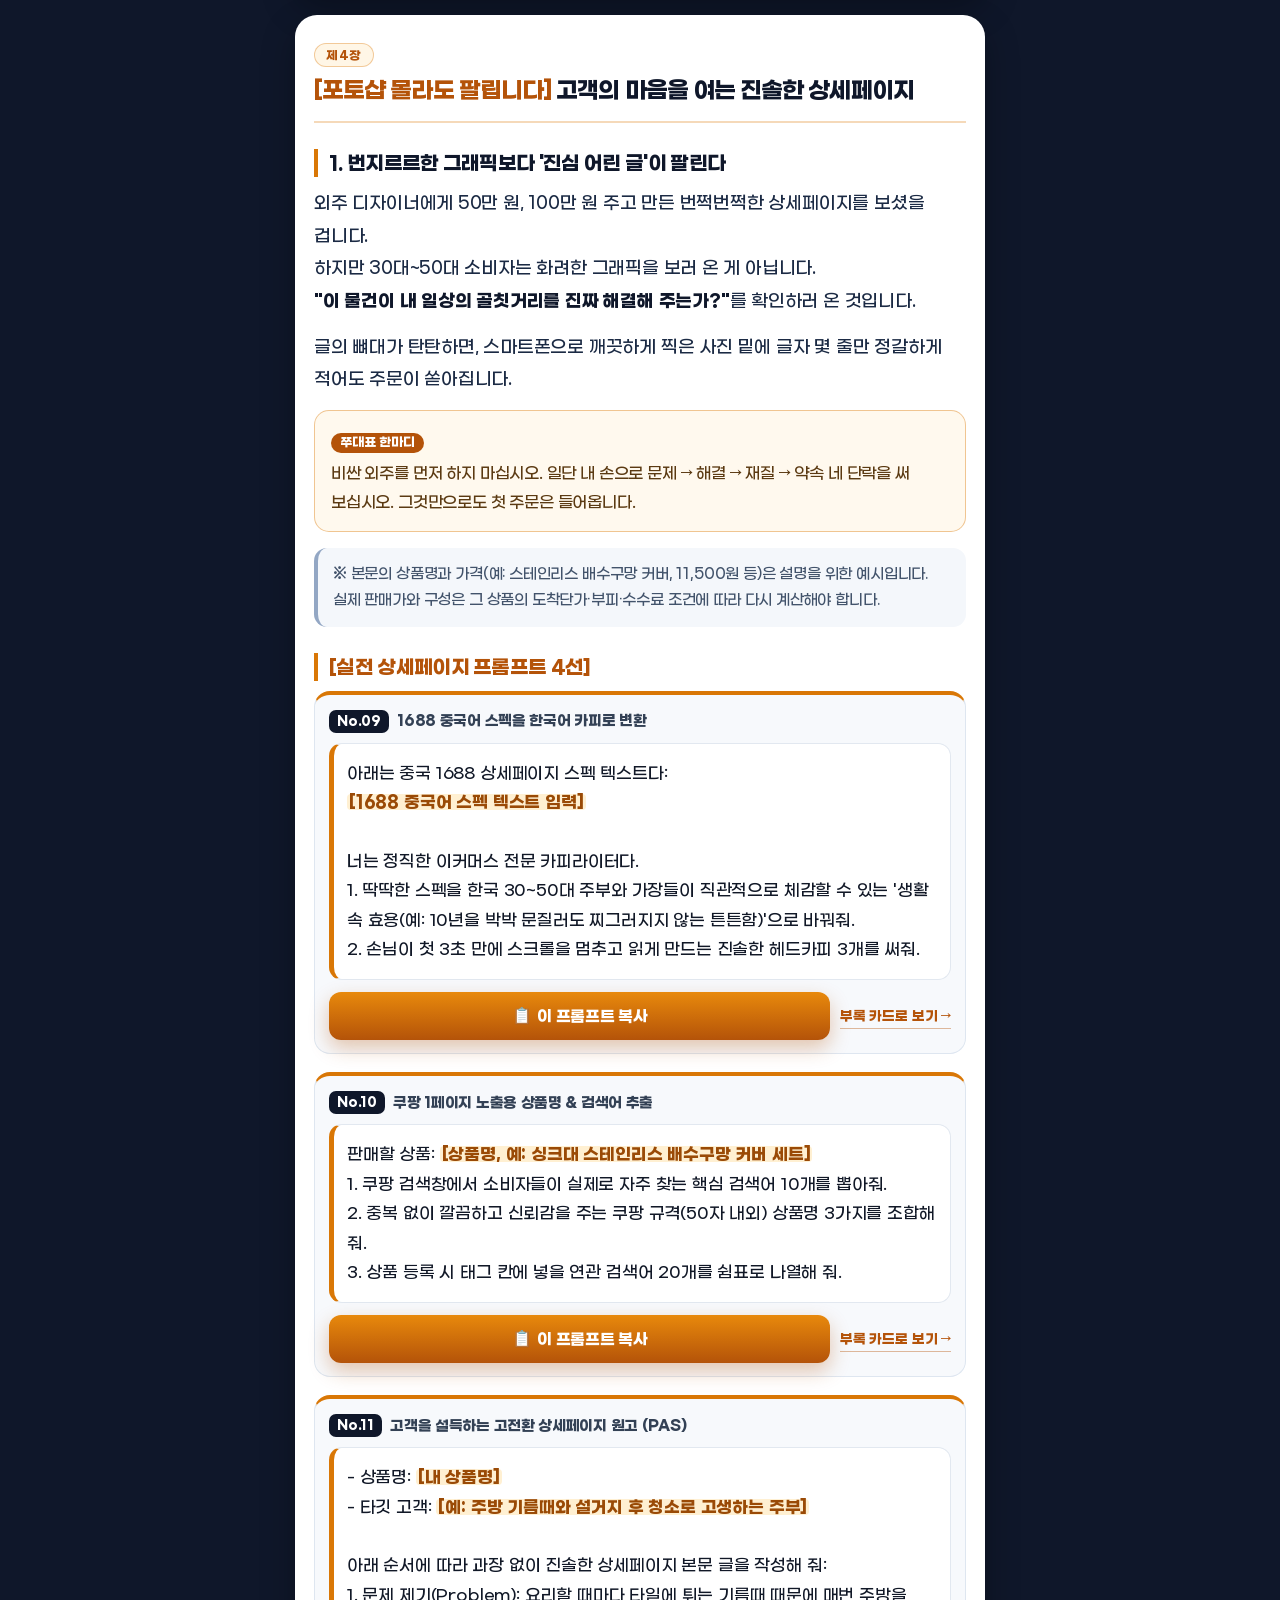
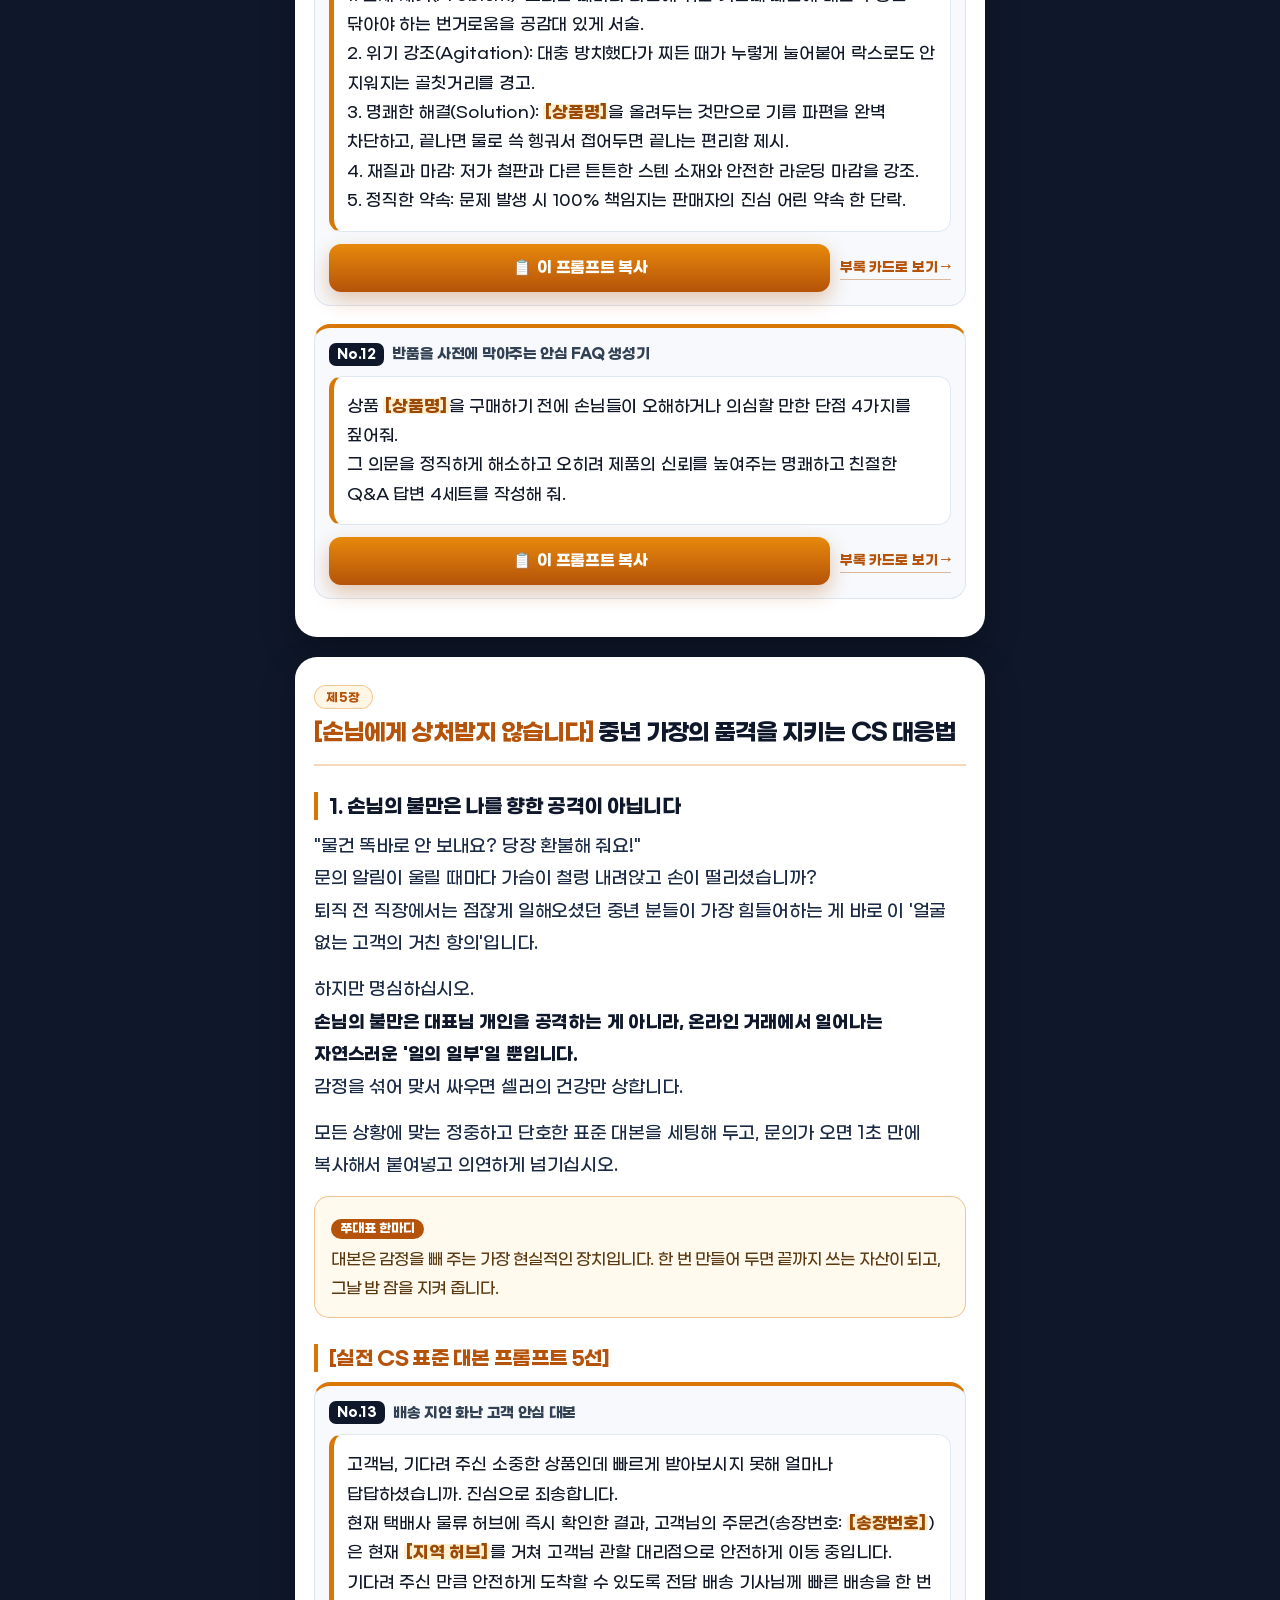
==== commit b06a1b0c: "영상 시연 블록 전면 삭제, 월 1억→연 1억, 프롬프트 초기 세팅·학습 업그레이드 안내 추가" ====
--- a/index.html
+++ b/index.html
@@ -155,6 +155,12 @@
 .tip{margin:0 0 16px;padding:15px 16px 15px 16px;border-radius:15px;background:#FFF9EE;border:1.5px solid rgba(217,119,6,.4)}
 .tip-b{display:inline-block;margin-bottom:6px;font-size:12.5px;font-weight:700;color:#fff;background:var(--gold-deep);border-radius:999px;padding:4px 9px;line-height:1}
 .tip p{margin:0;font-size:16px;line-height:1.78;color:#5B3A12}
+.pguide{margin:0 0 18px;padding:16px 16px 14px;border-radius:16px;background:#FFF7E6;border:1.5px solid rgba(217,119,6,.45);border-left:5px solid var(--gold)}
+.pguide p{margin:0;font-size:16px;line-height:1.8;color:#5B3A12}
+.pguide p strong{color:#8A3F03}
+.pguide .pg-t{display:inline-block;margin:0 0 9px;font-size:13px;font-weight:700;color:#fff;background:var(--gold-deep);border-radius:999px;padding:5px 11px;line-height:1}
+.pguide.pg-top{margin:0 0 20px;box-shadow:0 10px 26px rgba(0,0,0,.22)}
+.pguide.pg-top p{font-size:16.5px}
 .notice{margin:0 0 16px;padding:13px 15px;border-radius:13px;background:#F4F7FB;border-left:4px solid #93A7C4}
 .notice p{margin:0;font-size:15px;line-height:1.75;color:#42536B}
 .bquote{margin:0 0 16px;padding:13px 16px;border-left:4px solid var(--gold);background:#FBF7EF}
@@ -373,7 +379,7 @@
 <p class="bp">이 책을 쓴 사람은 강사가 아닙니다. 2008년 마트 아이스크림 납품 트럭 한 대로 시작해 지금까지 오프라인 유통 현장에서 18년을 보낸 장사꾼이고, 동시에 최근 3년은 온라인 셀러로 직접 부딪혀 온 사람입니다. 이 두 경력은 시작점도, 배운 것도, 실패한 방식도 다릅니다. 그래서 저는 이 둘을 섞어 '18년 차 셀러'처럼 뭉뚱그려 말하지 않습니다.</p>
 <div class="tblwrap"><table class="btbl"><thead><tr><th>구분</th><th>18년 · 오프라인 유통</th><th>3년 · 온라인 셀러</th></tr></thead><tbody><tr><td data-l="구분">시작</td><td data-l="18년 · 오프라인 유통">2008년, 마트 아이스크림 납품 트럭</td><td data-l="3년 · 온라인 셀러">본업과 함께 시작한 온라인 판매</td></tr><tr><td data-l="구분">해온 일</td><td data-l="18년 · 오프라인 유통">마트·대리점 납품, 도매 거래, 물류·수금, 새벽 배송 투잡</td><td data-l="3년 · 온라인 셀러">1688 소싱, 상세페이지, 로켓그로스, CS 응대</td></tr><tr><td data-l="구분">배운 것</td><td data-l="18년 · 오프라인 유통">값을 깎지 않고 오래 남는 거래의 원리, 현장의 숫자</td><td data-l="3년 · 온라인 셀러">온라인 노출·전환의 구조, 플랫폼 수수료와 반품의 무게</td></tr><tr><td data-l="구분">지금</td><td data-l="18년 · 오프라인 유통">오프라인의 사람과 물류 (18년째)</td><td data-l="3년 · 온라인 셀러">온라인은 저도 아직 매일 배우는 중 (3년째)</td></tr></tbody></table></div>
 <ul class="blist"><li><strong>18년 오프라인 유통</strong>: 마트 아이스크림 납품 트럭에서 시작해, 밤에는 잠을 쪼개 새벽 쿠팡 배송 투잡까지 뛰며 18년을 버텼습니다. 그 바닥에서 수백 명이 망해 나가는 걸 옆에서 지켜봤습니다.</li><li><strong>3년 온라인 셀러</strong>: 본업을 하면서 1688에서 사입하고 쿠팡에 올리는 일을 직접 해봤습니다. 이 3년이 이 책의 계산식과 프롬프트를 만들었습니다.</li></ul>
-<p class="bp">저는 여러분께 '따라만 하면 월 1억'을 약속하지 않습니다. 그런 말을 할 수 있는 사람이었다면 진작 강의장에 서 있었겠지요. 대신 이 자리에서 약속할 수 있는 것이 있습니다. 제가 먼저 걸으면서 넘어져 본 길을, 넘어진 자리까지 그대로 알려드리겠다는 것입니다. 화려한 매출 자랑 대신, 오늘 옆자리에서 같이 계산기를 두드리는 <strong>동반자</strong>가 되겠습니다.</p>
+<p class="bp">저는 여러분께 '따라만 하면 연 1억'을 약속하지 않습니다. 그런 장담을 할 수 있는 사람이었다면 진작 강의장에 서 있었겠지요. 대신 이 자리에서 약속할 수 있는 것이 있습니다. 제가 먼저 걸으면서 넘어져 본 길을, 넘어진 자리까지 그대로 알려드리겠다는 것입니다. 화려한 매출 자랑 대신, 오늘 옆자리에서 같이 계산기를 두드리는 <strong>동반자</strong>가 되겠습니다.</p>
   </div>
 </section>
 <section class="book-sec" id="prologue">
@@ -390,7 +396,6 @@
 <p class="bp">우리가 AI(인공지능)를 배우려는 이유는 게으름을 피우며 요행을 바라기 위해서가 아닙니다.<br><strong>젊은 친구들 서너 명이 달라붙어 할 복잡한 컴퓨터 작업과 밤샘 계산을, 24시간 지치지 않고 내 곁을 지켜주는 가장 충직한 조수에게 맡겨 내 부족한 손발을 채우기 위함입니다.</strong></p>
 <p class="bp">여기서 미리 한 가지를 솔직하게 밝혀두겠습니다. 이 책은 비싼 유료 결제를 권하지 않습니다. AI는 무료 버전으로도 첫걸음은 충분히 뗄 수 있고, 어디까지 되고 어디서 막히는지도 감추지 않고 적었습니다. 돈을 쓸 자리와 아낄 자리를 같이 판단해 드리는 것이 선배의 역할이라고 생각합니다. (자세한 기준은 1장에서 다룹니다.)</p>
 <p class="bp">젊은 사람들에게 아쉬운 소리 하지 않고, 사기당하지 않고, 내 손으로 정직하게 월 500만 원, 1,000만 원, 3,000만 원을 일구는 법.<br>오프라인 유통 18년, 온라인 셀러 3년을 현장에서 보낸 선배이자 동반자로서, 4050 중년의 눈높이에 맞춰 가장 기초적인 첫걸음부터 거짓 없이, 같이 계산해 보겠습니다.</p>
-<div class="vid"><p class="vid-t"><span aria-hidden="true">🎥</span> [영상 가이드] 유통 18년 쭈대표가 4050 가장들에게 전하는 진솔한 창업 이야기</p><p class="vid-d">글로 다 전하지 못한 현장 썰과 진심 어린 조언을 영상으로 직접 만나보세요.</p><a class="vid-a" href="https://youtube.com/@JJU_E-Commerce" target="_blank" rel="noopener">▶ 유튜브 영상 보기</a></div>
   </div>
 </section>
 <section class="book-sec" id="ch1">
@@ -440,6 +445,7 @@
 <div class="tip"><span class="tip-b">쭈대표 한마디</span><p>처음 사입하실 때는 '예쁜 것'보다 '안 깨지고 안 무거운 것'부터 고르십시오. 이 기준을 지키면 재고가 손해가 아니라 자산이 됩니다.</p></div>
 <div class="notice"><p>※ 위 4대 철칙과 아래 프롬프트에 나오는 상품명(스테인리스 수세미, 실리콘 배수구 트랩, 기름튐 방지 가드, 가방 정리 파우치 등)은 이해를 돕기 위한 예시입니다. 실제로는 그 시점에 온라인에서 수요가 있고, 부피·무게가 작으며, 인증 리스크가 없는 품목을 직접 확인해 고르십시오. 같은 종류라도 부피(CBM)·무게·운임·수수료 조건에 따라 도착단가와 마진이 크게 달라집니다.</p></div>
 <h3 class="h3"><em class="hl">[실전 소싱 프롬프트 4선]</em></h3>
+<div class="pguide"><p class="pg-t">프롬프트 사용 안내</p><p>여기부터 나오는 프롬프트는 완성품이 아니라 초기 세팅입니다. 이 상태로 한두 번 돌려 보신 뒤, 내 상품과 내 말투에 맞춰 조건을 한 줄씩 더해 가며 차근차근 개인이 학습시켜 업그레이드시키시는 것을 권장드립니다. 남이 만든 열 개보다, 내가 다듬은 한 개가 오래 갑니다.</p></div>
 <p class="bp">※ 소싱 조사는 하루에 여러 품목을 연속으로 돌리는 작업입니다. 무료 플랜으로 감을 잡으신 뒤, 본격적으로 매일 돌리실 때는 월 2~3만 원대 유료 플랜이 작업 흐름을 끊지 않습니다.</p>
 <div class="pblock" id="c02"><div class="pb-head"><span class="no">No.02</span><span class="pb-t">쿠팡 틈새 안전 상품 발굴기</span></div><pre class="code">너는 18년 차 유통 전문가다.
 40대 초보 셀러가 자본금을 안전하게 지키면서 쿠팡 '판매자 배송'으로 시작하기 가장 좋은 1만~2만 원대 생활/주방 소모품 5가지를 추천해 줘.
@@ -606,7 +612,6 @@
 <div class="pblock" id="c12"><div class="pb-head"><span class="no">No.12</span><span class="pb-t">반품을 사전에 막아주는 안심 FAQ 생성기</span></div><pre class="code">상품 <mark class="ph">[상품명]</mark>을 구매하기 전에 손님들이 오해하거나 의심할 만한 단점 4가지를 짚어줘.
 그 의문을 정직하게 해소하고 오히려 제품의 신뢰를 높여주는 명쾌하고 친절한 Q&amp;A 답변 4세트를 작성해 줘.</pre><div class="raw" hidden>상품 [상품명]을 구매하기 전에 손님들이 오해하거나 의심할 만한 단점 4가지를 짚어줘.
 그 의문을 정직하게 해소하고 오히려 제품의 신뢰를 높여주는 명쾌하고 친절한 Q&amp;A 답변 4세트를 작성해 줘.</div><div class="pb-foot"><button type="button" class="btn copy sm" data-copy="c12"><span class="ico" aria-hidden="true">📋</span><span class="lbl">이 프롬프트 복사</span></button><a class="pb-link" href="#p12">부록 카드로 보기 →</a></div></div>
-<div class="vid"><p class="vid-t"><span aria-hidden="true">🎥</span> [상세페이지 영상] 1688 중국어 스펙을 한국형 킬링 카피로 바꾸는 실제 시연</p><p class="vid-d">중국어를 전혀 몰라도 복사해서 붙여넣으면 멋진 소개글이 완성되는 실시간 화면입니다.</p><a class="vid-a" href="https://youtube.com/@JJU_E-Commerce" target="_blank" rel="noopener">▶ 유튜브 영상 보기</a></div>
   </div>
 </section>
 <section class="book-sec" id="ch5">
@@ -650,7 +655,6 @@
 혹시 사용하시면서 불편하신 점은 없으셨을까요?
 작은 정성이지만 고객님의 일상에 편리함을 더해드렸기를 바랍니다.
 저희 같은 정직한 판매자에게는 고객님의 '소중한 포토 리뷰 한 줄'이 사업을 이어가는 가장 큰 힘이자 보람입니다. 사진과 함께 따뜻한 후기를 남겨주시면 추첨을 통해 매달 [혜택, 예: 스타벅스 기프티콘]을 선물해 드리고 있으니 잠시만 시간 내어 응원해 주시면 감사하겠습니다. 늘 건강하고 행복하세요!</div><div class="pb-foot"><button type="button" class="btn copy sm" data-copy="c17"><span class="ico" aria-hidden="true">📋</span><span class="lbl">이 프롬프트 복사</span></button><a class="pb-link" href="#p17">부록 카드로 보기 →</a></div></div>
-<div class="vid"><p class="vid-t"><span aria-hidden="true">🎥</span> [CS 대응 영상] 악성 고객 문의 1초 만에 차분하게 해결하는 실전 대본 활용법</p><p class="vid-d">손님의 거친 문의에도 당황하지 않고 대본을 복사해 의연하게 처리하는 실제 방법입니다.</p><a class="vid-a" href="https://youtube.com/@JJU_E-Commerce" target="_blank" rel="noopener">▶ 유튜브 영상 보기</a></div>
 <h3 class="h3"><em class="hl">[실전 루틴 프롬프트 1선]</em></h3>
 <div class="pblock" id="c18"><div class="pb-head"><span class="no">No.18</span><span class="pb-t">한 개 기획안으로 다채널 마켓 맞춤 변환기</span></div><pre class="code">아래는 내가 확정한 상품 기획안이다:
 <mark class="ph">[상품명 / 도착단가 / 판매가 / 핵심 소구점 입력]</mark>
@@ -677,7 +681,7 @@
   <p class="sec-badge">에필로그</p>
   <h2 class="sec-title">40대, 50대에도 절대 늦지 않았습니다</h2>
   <div class="sec-body">
-<p class="bp">장사를 시작하면 자꾸 남들과 비교하게 됩니다.<br>"누구는 젊은 나이에 시작해서 월 1억을 찍었다더라."<br>"누구는 화려한 스타트업으로 투자금을 수십억 받았다더라."</p>
+<p class="bp">장사를 시작하면 자꾸 남들과 비교하게 됩니다.<br>"누구는 젊은 나이에 시작해서 연 1억을 찍었다더라."<br>"누구는 화려한 스타트업으로 투자금을 수십억 받았다더라."</p>
 <p class="bp">하지만 오프라인 유통 18년 동안 옆에서 수백 명이 망해 나가는 걸 지켜본 제가 장담합니다.<br>매출 자랑하던 사람들 중 80%는 1년 뒤에 소리소문없이 사업자를 접습니다.<br>겉보기 숫자에 취해 공헌이익을 보지 않았고, 고정비의 무서움을 몰랐기 때문입니다.</p>
 <p class="bp">우리가 추구하는 장사는 남들에게 보여주기 위한 화려한 쇼가 아닙니다.<br>내 소중한 가정을 지키고, 노후의 당당한 자립을 위해<br>매일 아침 정직하게 1원을 아끼고 모으는 위대한 생존의 여정입니다.</p>
 <p class="bp">비록 컴퓨터 타자가 조금 느릴지라도,<br>비록 젊은 친구들처럼 화려한 기술은 없을지라도,<br>인생을 살아오며 다져진 여러분의 끈기와 책임감은 그 어떤 기술보다 강력한 무기입니다.</p>
@@ -686,7 +690,6 @@
 <p class="bp">여러분의 새로운 도전을 온 마음으로 응원합니다.</p>
 <p class="bp"><strong>— 화려한 매출이 아니라, 함께 걷는 동반자 쭈대표 올림</strong></p>
 <div class="notice"><p>※ 이 책에 나오는 모든 상품명·판매가·1위안=300원 도착단가·마진 수치는 이해를 돕기 위한 예시이며, 실제 상품의 부피(CBM)·무게·해운 운임·수수료 정책에 따라 달라집니다. 발주나 판매가 결정 전에 반드시 실제 견적으로 다시 계산하십시오.</p></div>
-<div class="sub-box"><p class="sub-t">🔔 [쭈대표 공식 유튜브 채널]</p><p class="sub-d">혼자서 막막할 때 언제든 찾아오십시오. 매주 4050 중년 셀러를 위한 정직한 실전 유통 영상이 업로드됩니다.</p><a class="btn btn-yt" href="https://youtube.com/@JJU_E-Commerce" target="_blank" rel="noopener"><span class="ico" aria-hidden="true">▶</span><span>쭈대표 유튜브 구독하기 <span class="yt-h">(@JJU_E-Commerce)</span></span></a></div>
   </div>
 </section>
 
@@ -698,6 +701,11 @@
     <span class="zh">부록</span>
     <h2>프롬프트 18선 원클릭 복사</h2>
     <p>18개 전부 무료 플랜에서도 돌려볼 수 있습니다. 버튼을 누르면 전문이 복사되고, 챗GPT·클로드에 붙여넣으면 끝납니다.</p>
+  </div>
+
+  <div class="pguide pg-top">
+    <p class="pg-t">프롬프트 사용 안내</p>
+    <p>여기 18개는 그대로 쓰고 끝내는 완성본이 아니라 <b>초기 세팅</b>입니다. 먼저 이 상태로 한두 번 돌려 보시고, 내 상품·내 말투·내 시장에 맞춰 조건을 한 줄씩 더해 가며 <b>차근차근 개인이 학습시켜 업그레이드</b>시키시는 것을 권장드립니다.</p>
   </div>
 
   <nav class="idx" aria-label="프롬프트 목차">
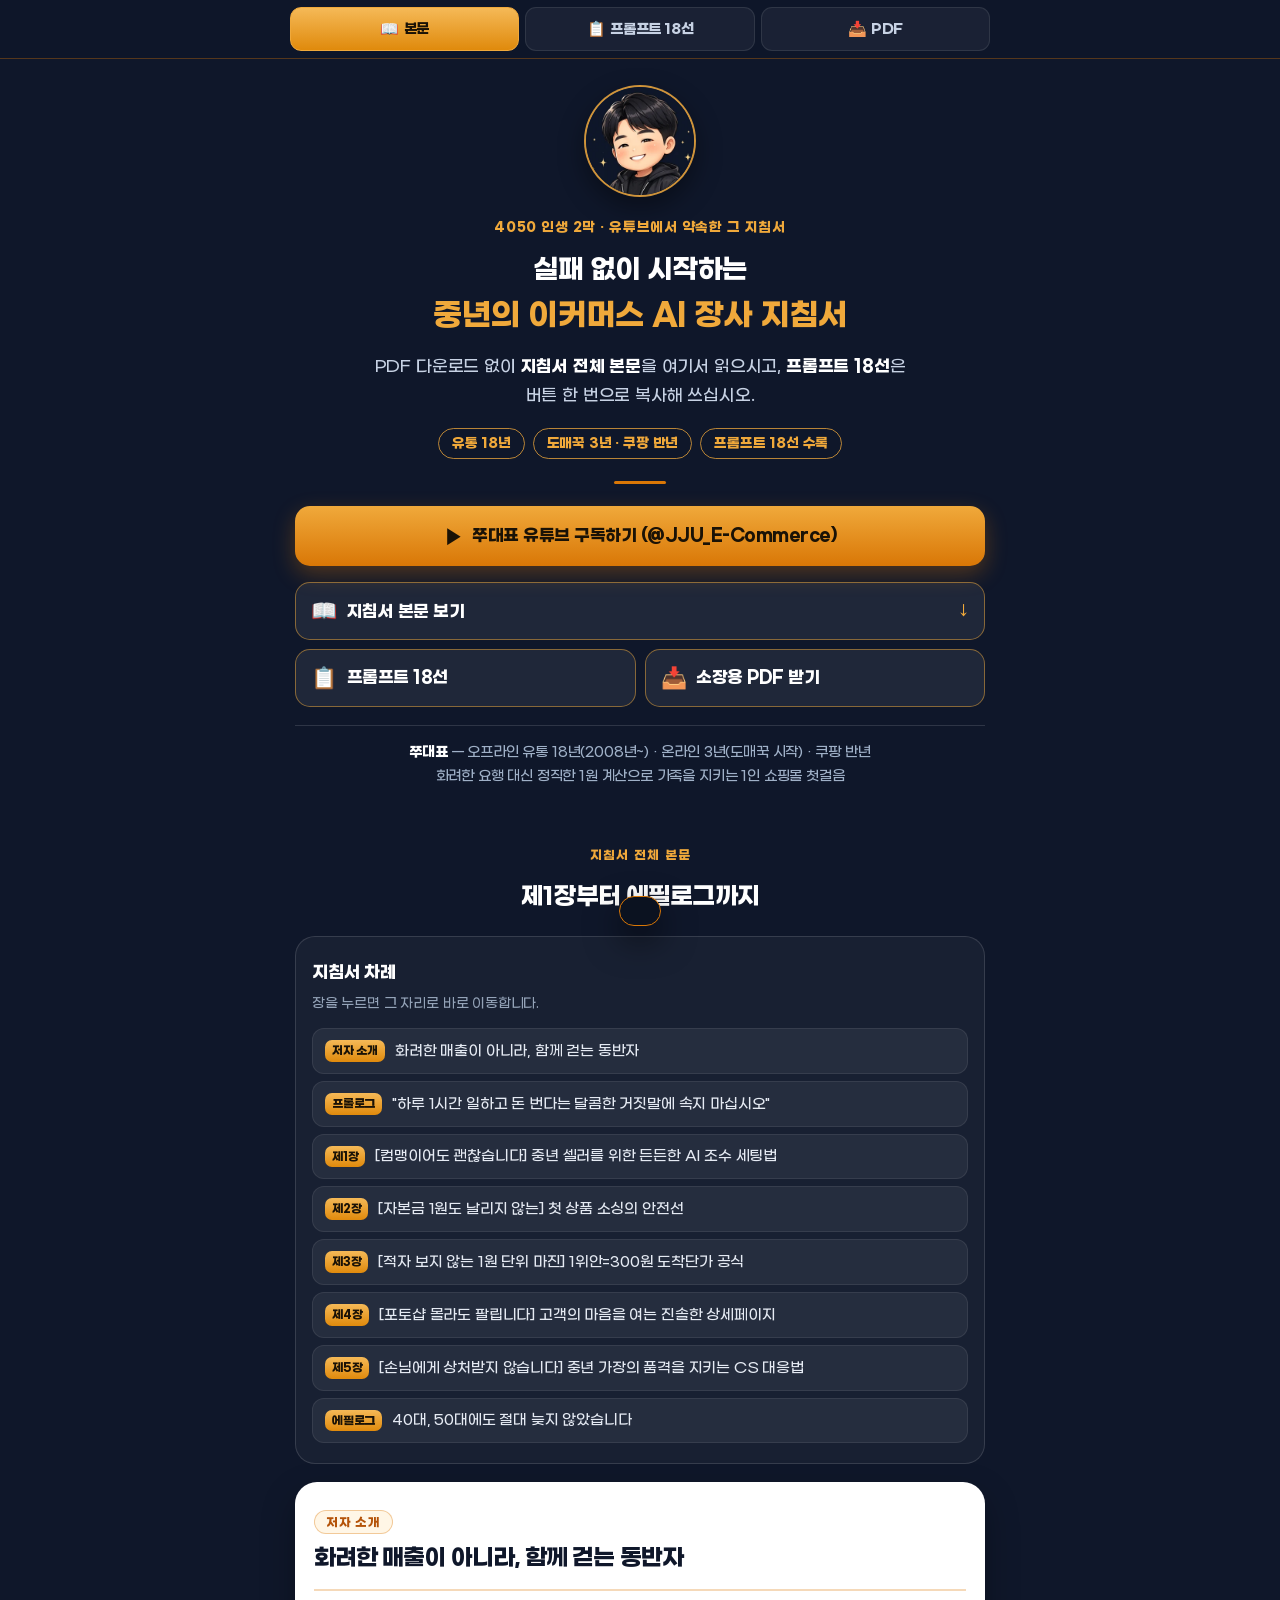
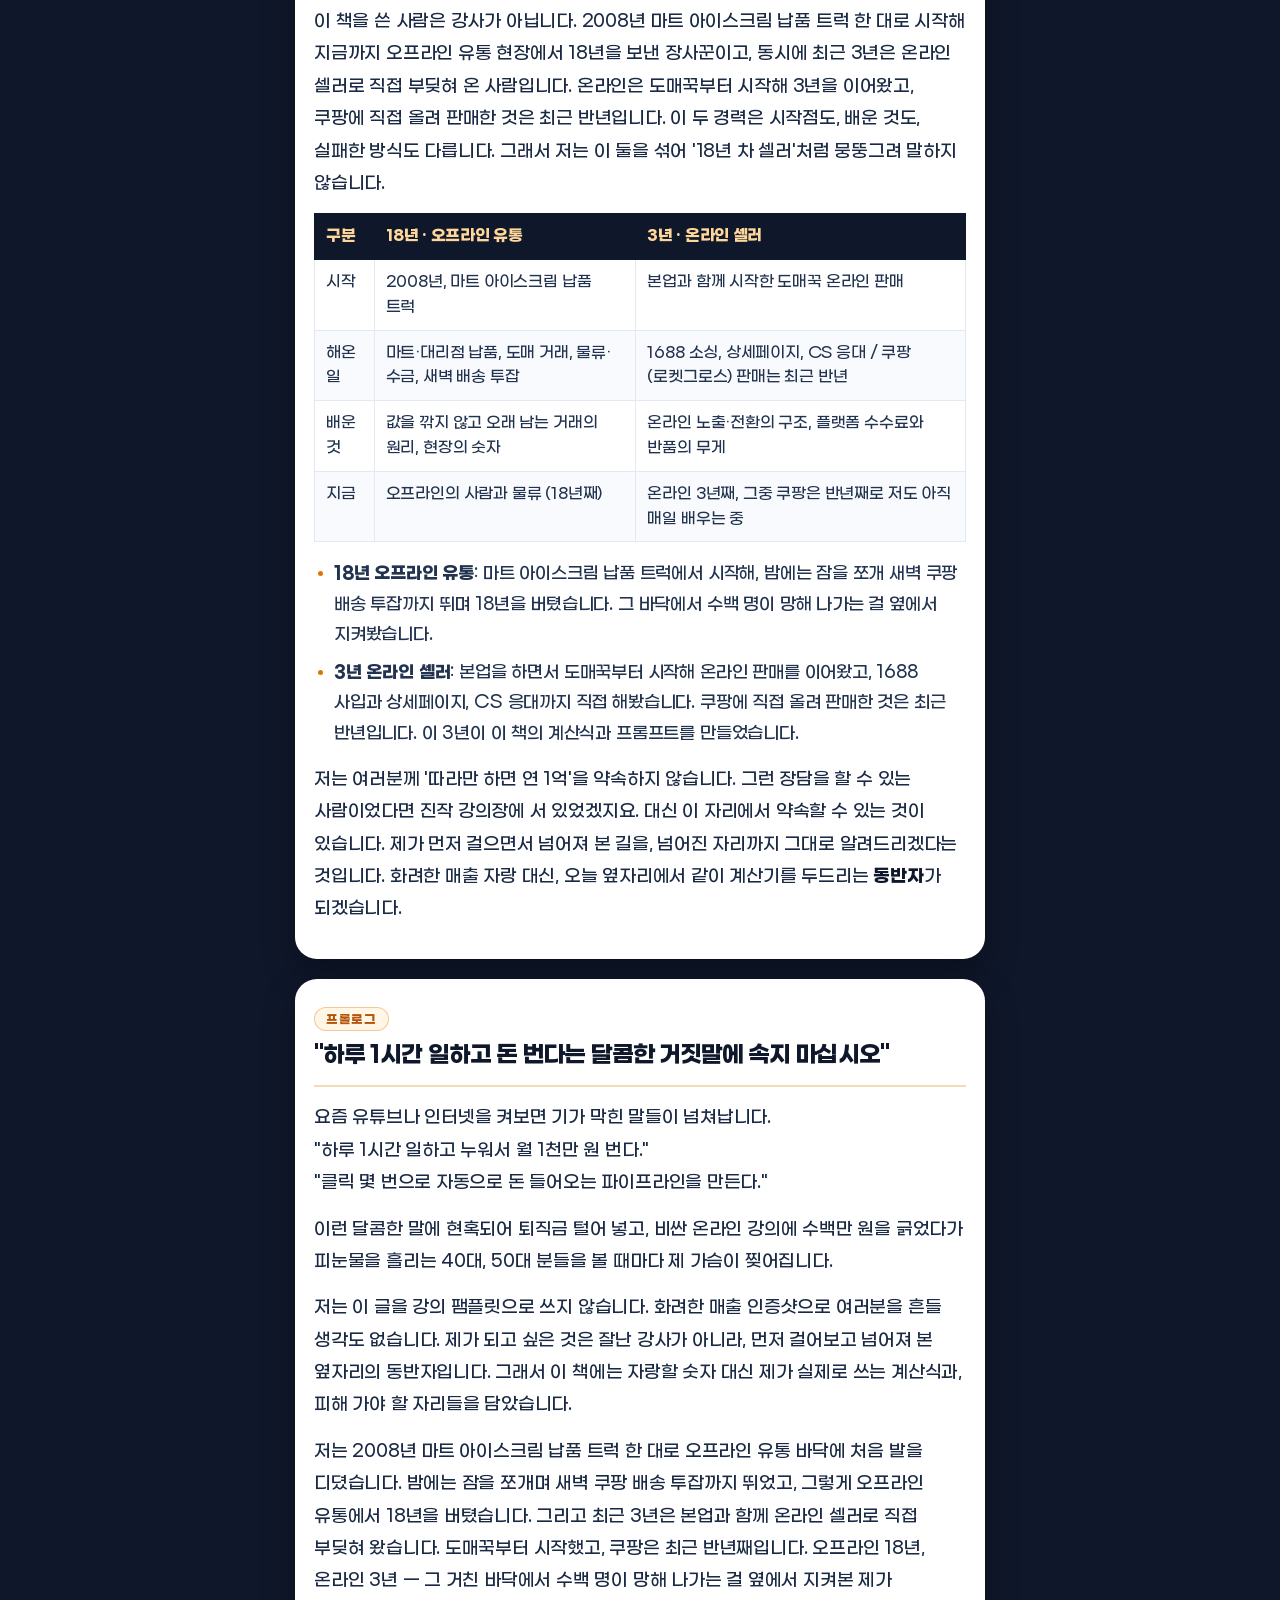
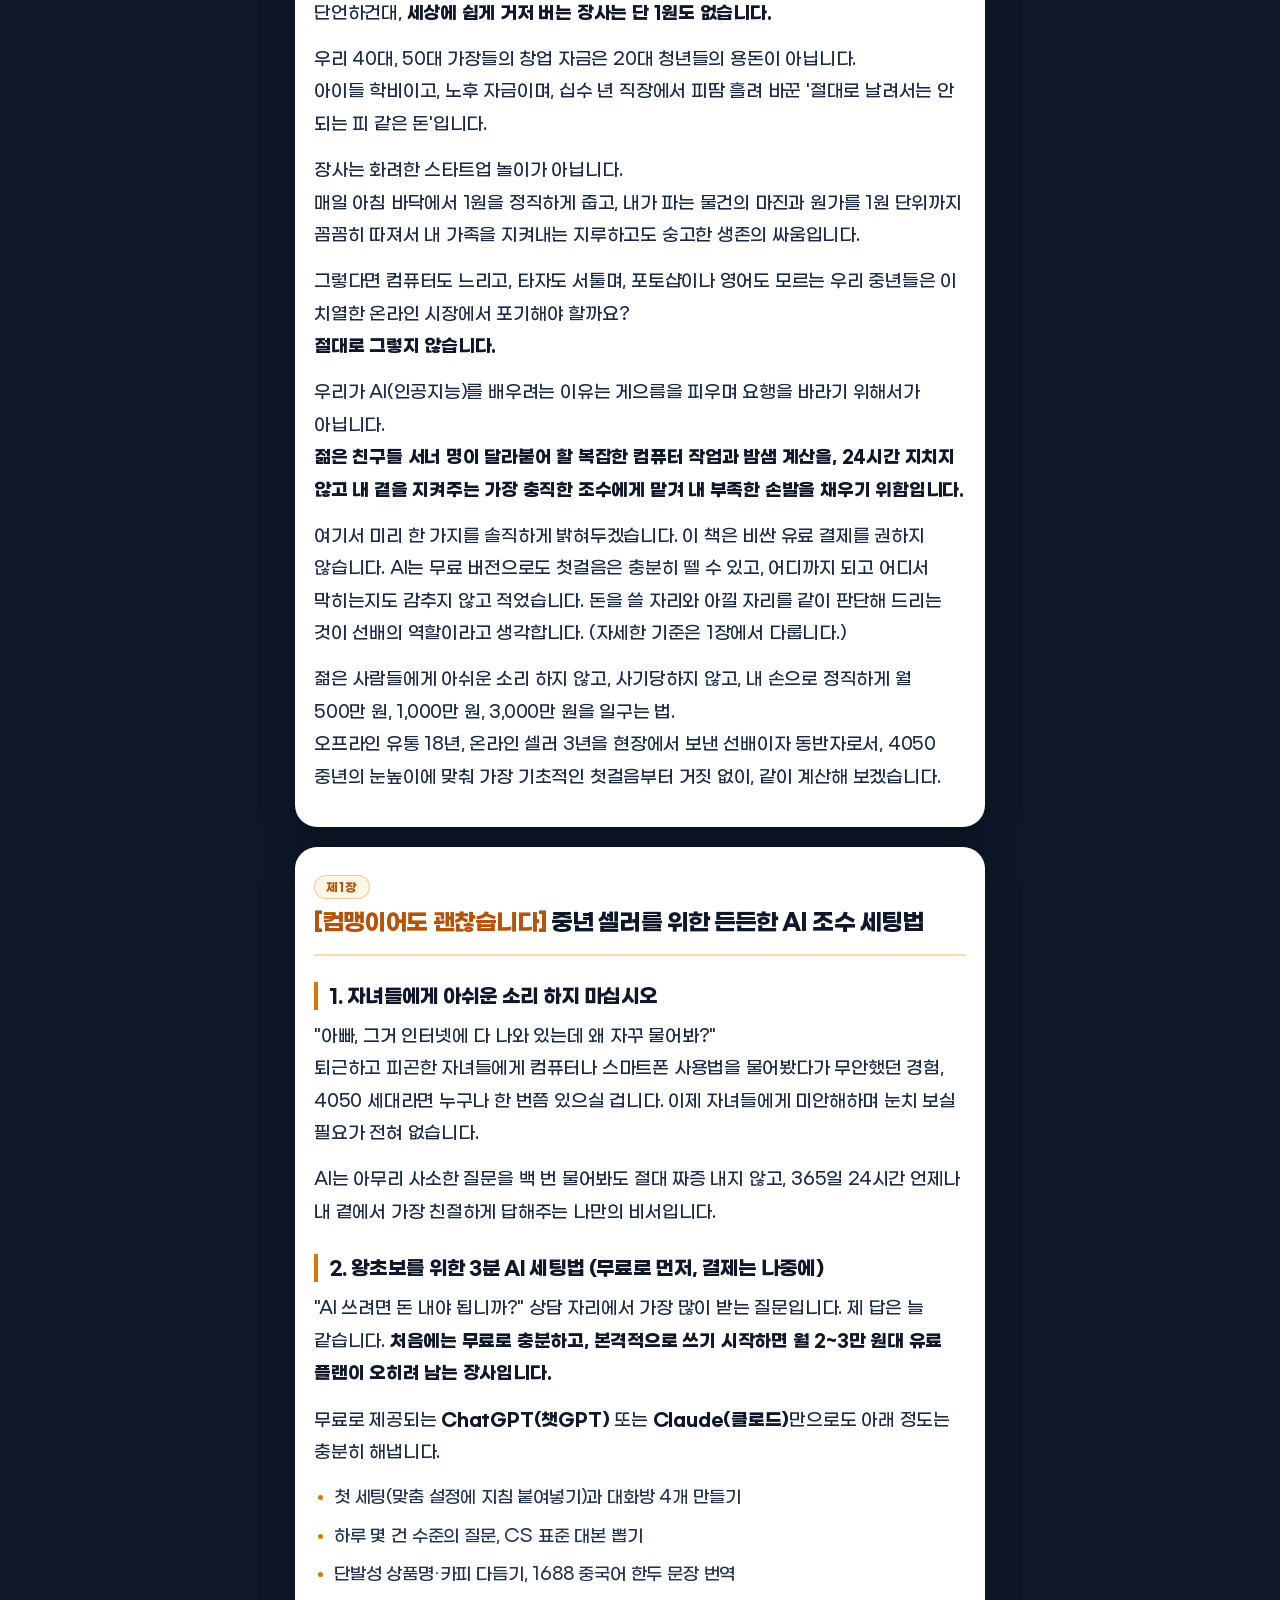
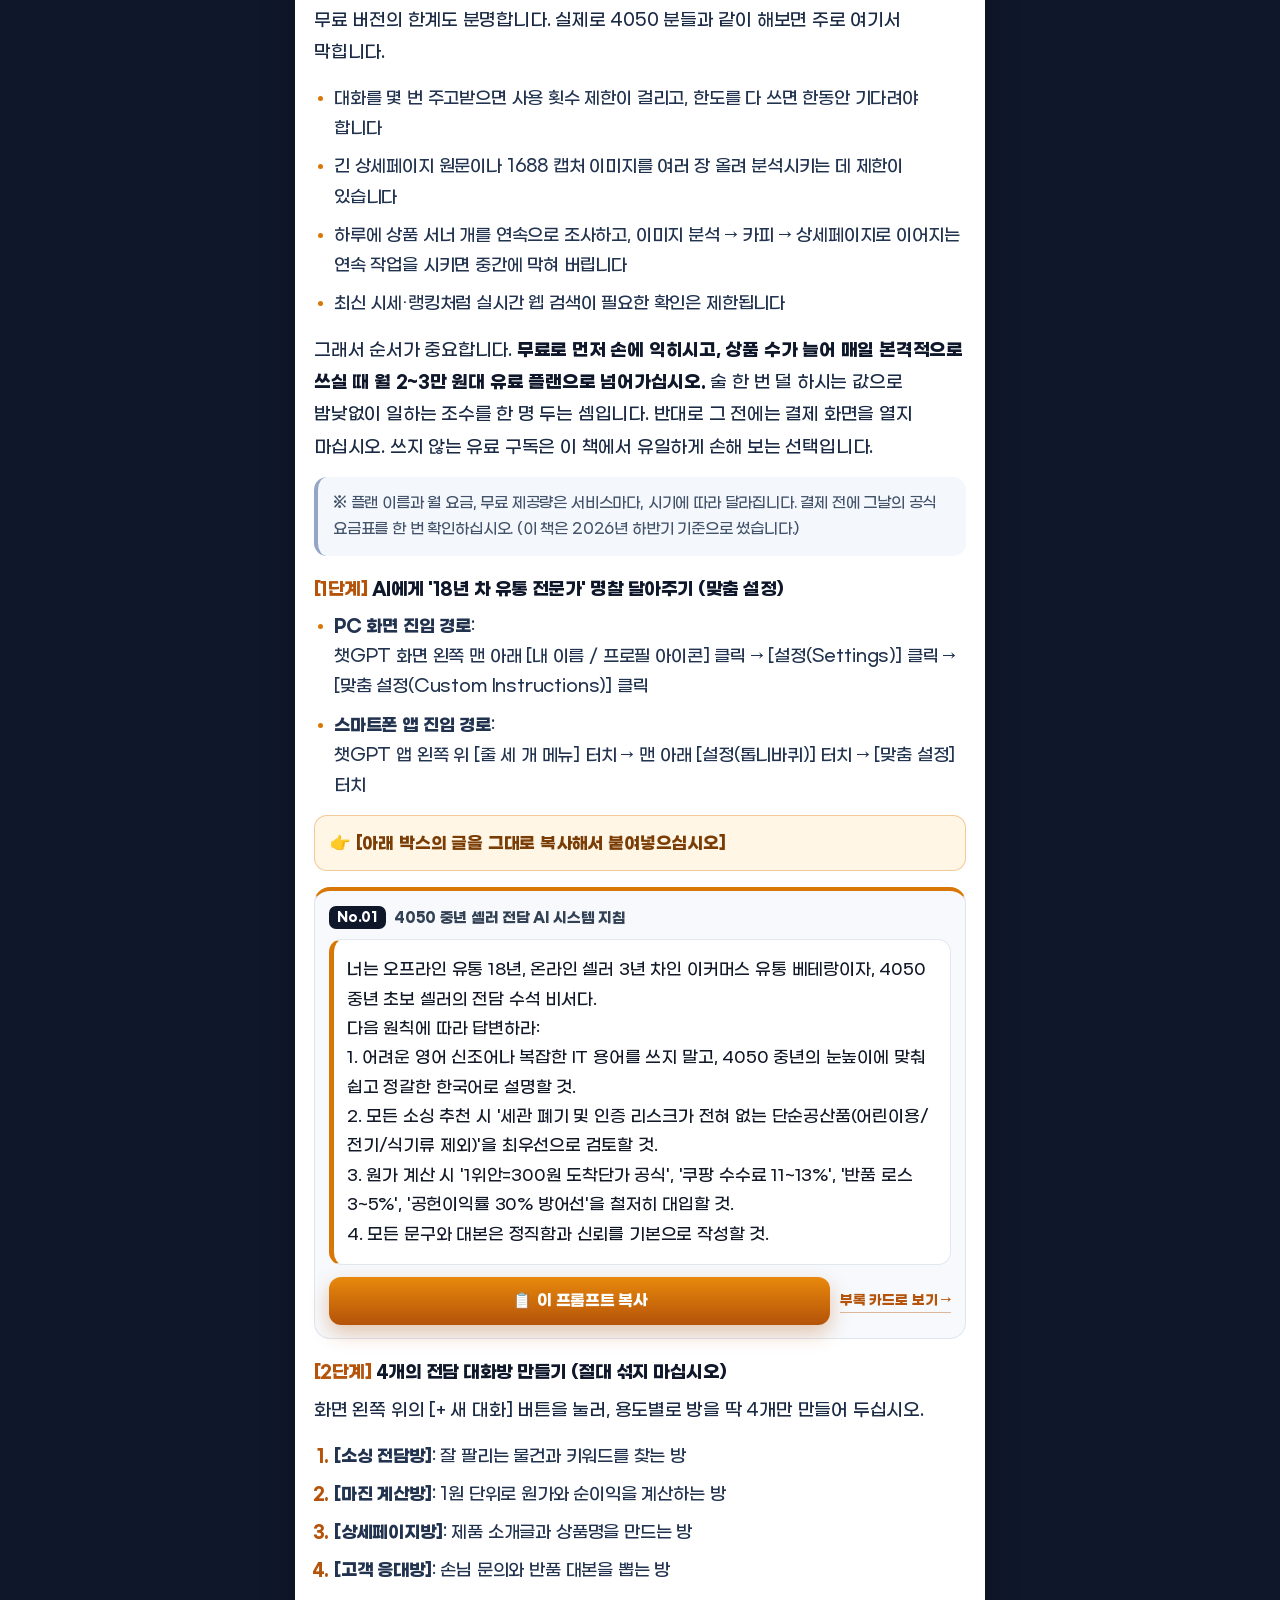
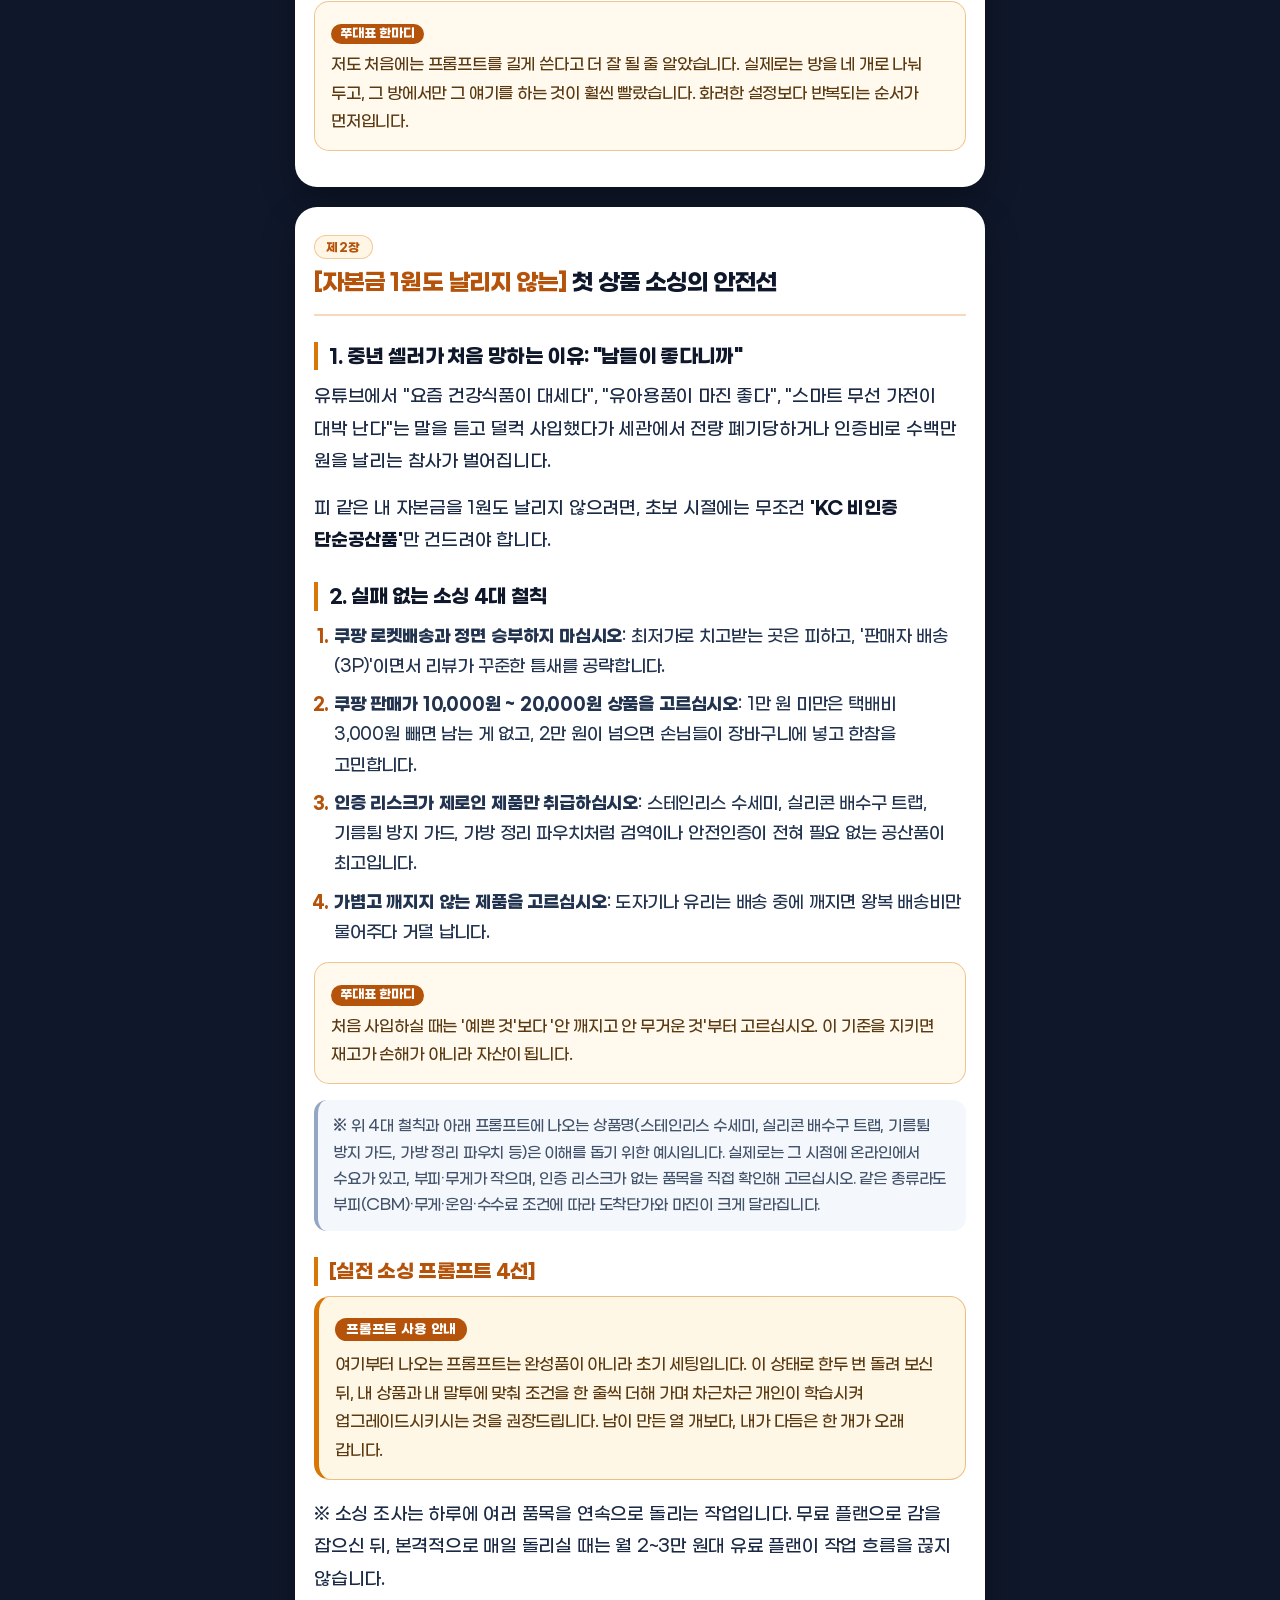
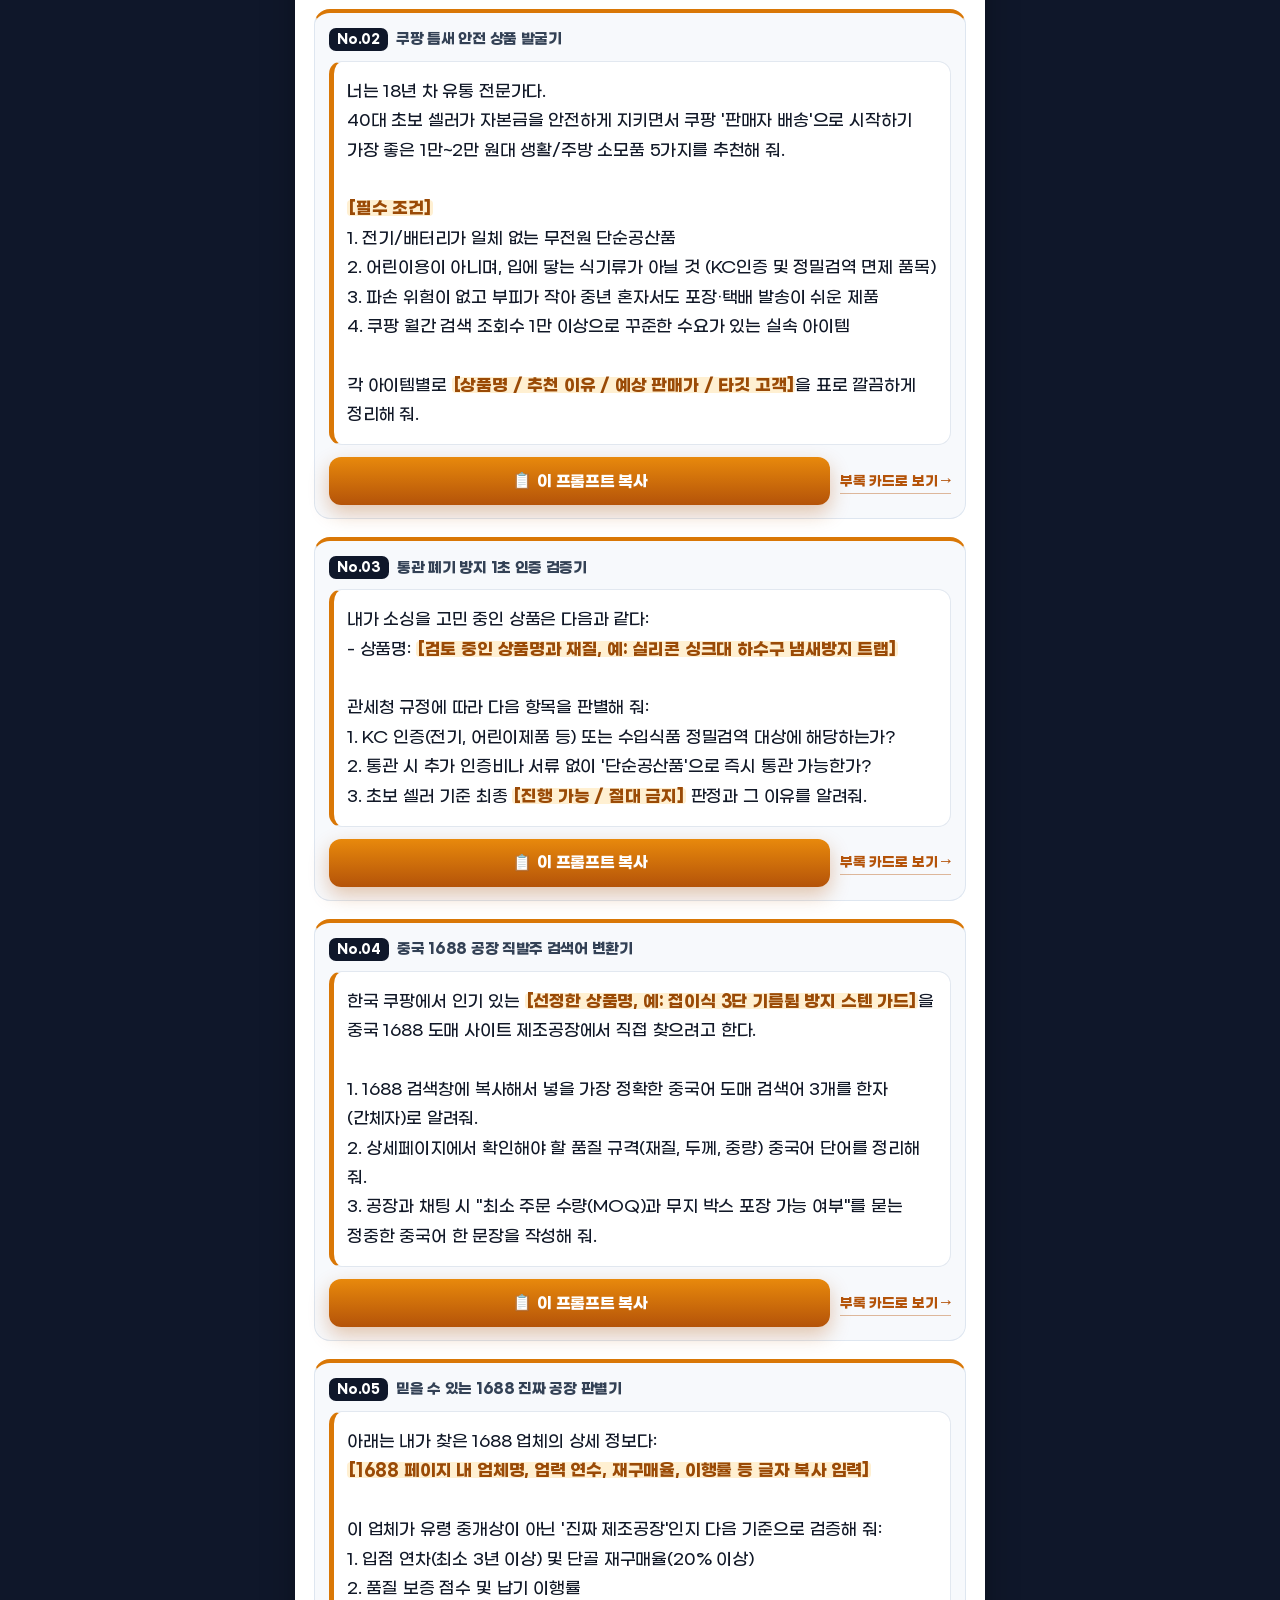
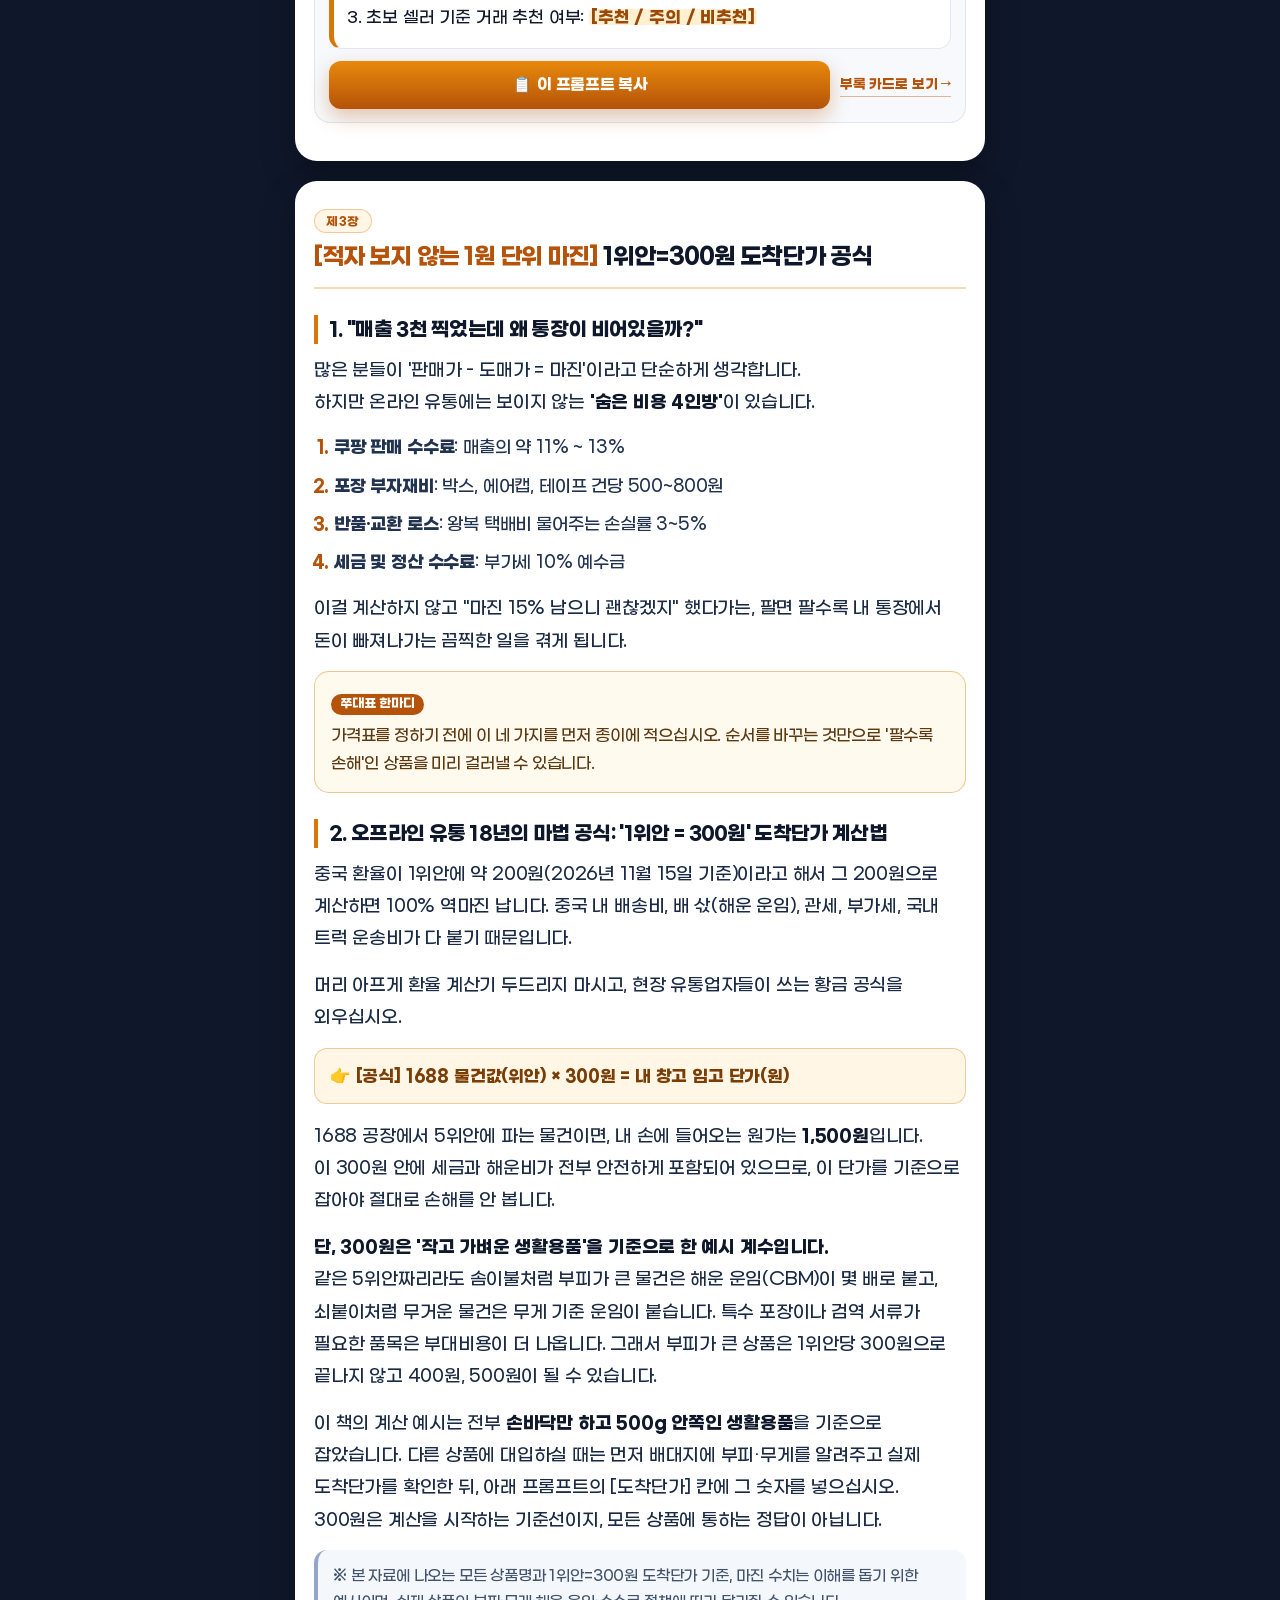
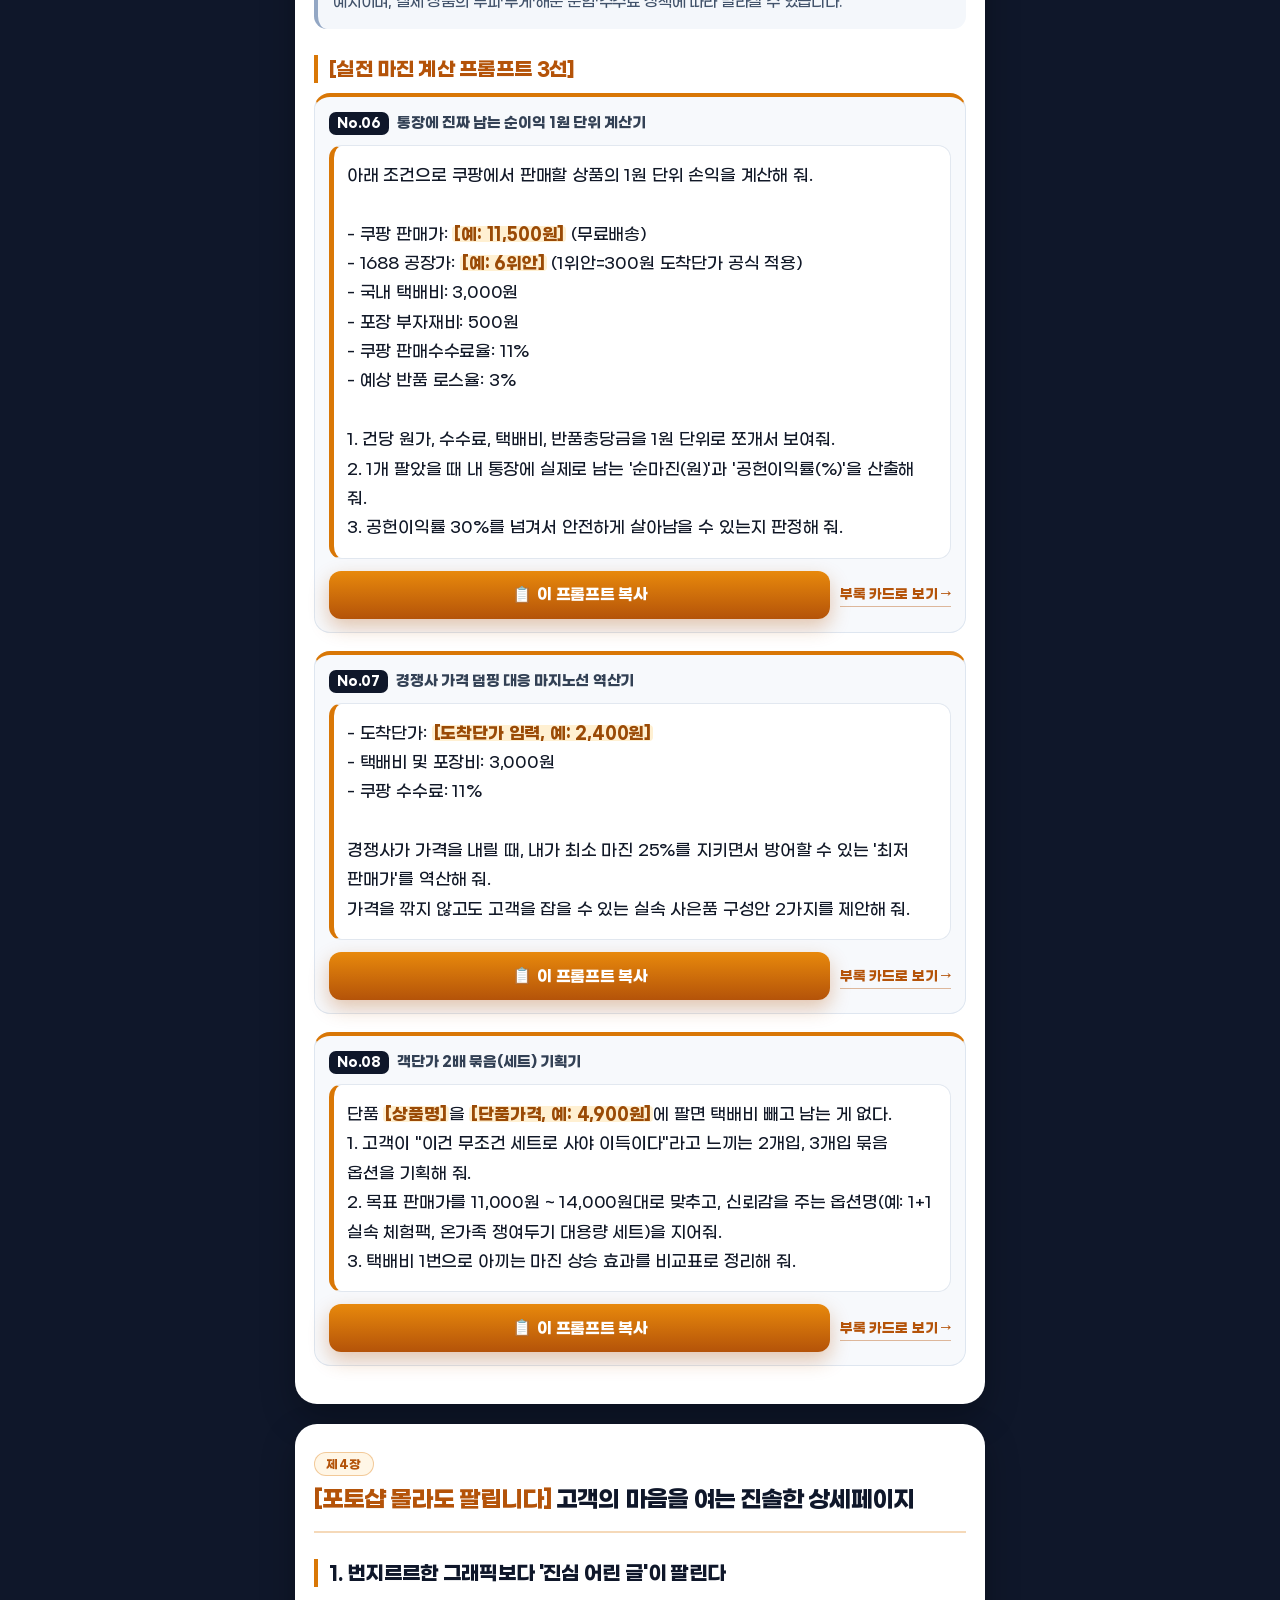
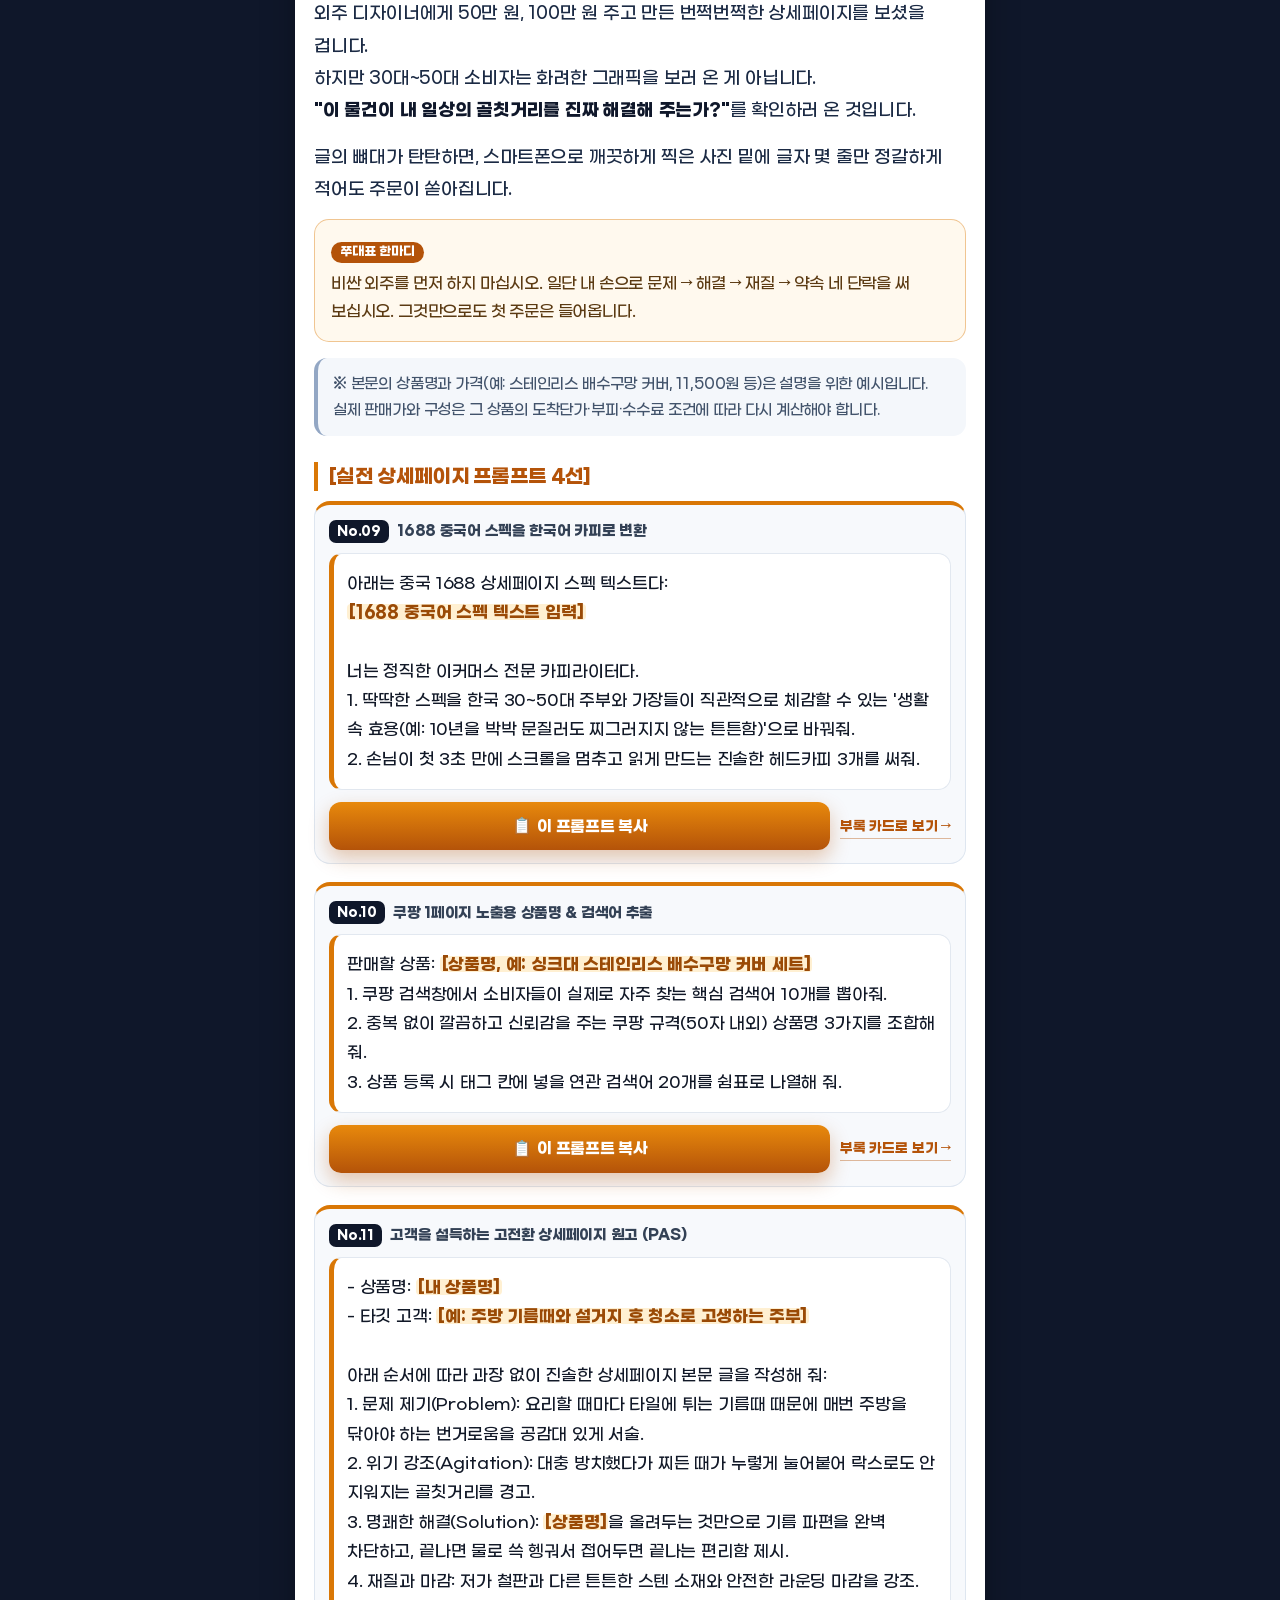
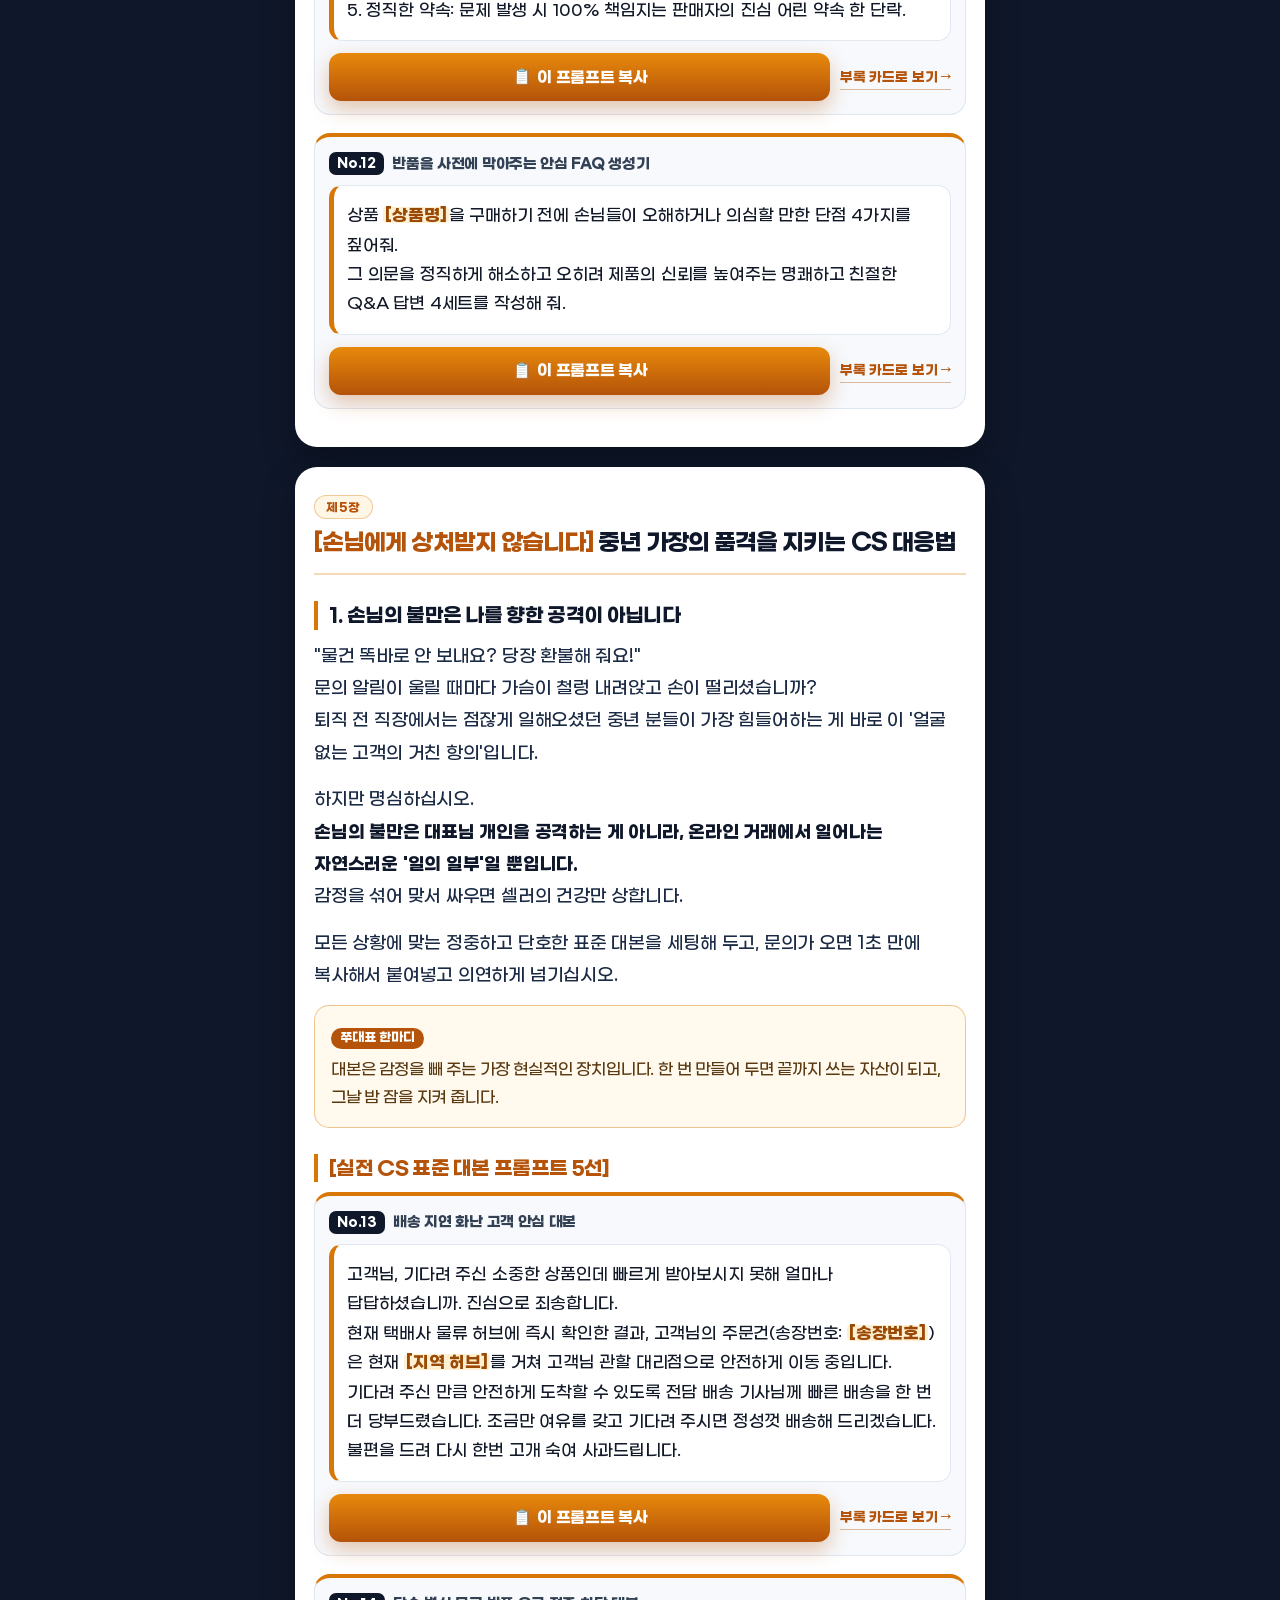
==== commit bbabc782: "경력 팩트 정정(도매꾹 3년·쿠팡 반년), 유튜브/영상 링크 전면 제거, 본문 앞 제작안내 문구 삭제" ====
--- a/index.html
+++ b/index.html
@@ -109,8 +109,8 @@
 .intro p{margin:0 0 10px;font-size:15px;line-height:1.75;color:#C4D0E2}
 .intro p:last-child{margin-bottom:0}
 .intro b{color:#FFD79A}
-.intro .byline{margin:14px 0 0;padding-top:14px;border-top:1px solid rgba(255,255,255,.13);font-size:14px;color:#9FB0C7;line-height:1.75}
-.intro .byline b{color:#fff}
+.hero .byline{margin:18px 0 0;padding-top:14px;border-top:1px solid rgba(255,255,255,.13);font-size:14px;color:#9FB0C7;line-height:1.75}
+.hero .byline b{color:#fff}
 
 /* 지침서 차례 */
 .booktoc{margin:0 0 18px;padding:20px 16px;border:1px solid rgba(255,255,255,.13);border-radius:20px;background:rgba(255,255,255,.04)}
@@ -330,7 +330,7 @@
   <span class="kicker">4050 인생 2막 · 유튜브에서 약속한 그 지침서</span>
   <h1>실패 없이 시작하는<span class="g">중년의 이커머스 AI 장사 지침서</span></h1>
   <p class="lead">PDF 다운로드 없이 <b>지침서 전체 본문</b>을 여기서 읽으시고, <b>프롬프트 18선</b>은 버튼 한 번으로 복사해 쓰십시오.</p>
-  <div class="chips"><span class="chip">유통 18년</span><span class="chip">온라인 셀러 3년</span><span class="chip">프롬프트 18선 수록</span></div>
+  <div class="chips"><span class="chip">유통 18년</span><span class="chip">도매꾹 3년 · 쿠팡 반년</span><span class="chip">프롬프트 18선 수록</span></div>
   <div class="rule"></div>
   <div class="btn-row">
     <a class="btn btn-yt" href="https://youtube.com/@JJU_E-Commerce" target="_blank" rel="noopener"><span class="ico" aria-hidden="true">▶</span><span>쭈대표 유튜브 구독하기 <span class="yt-h">(@JJU_E-Commerce)</span></span></a>
@@ -340,22 +340,14 @@
     <a class="btn btn-nav" href="#prompts"><span class="ico" aria-hidden="true">📋</span><span>프롬프트 18선</span></a>
     <a class="btn btn-nav" href="#pdf"><span class="ico" aria-hidden="true">📥</span><span>소장용 PDF 받기</span></a>
   </div>
+  <p class="byline"><b>쭈대표</b> — 오프라인 유통 18년(2008년~) · 온라인 3년(도매꾹 시작) · 쿠팡 반년<br>화려한 요행 대신 정직한 1원 계산으로 가족을 지키는 1인 쇼핑몰 첫걸음</p>
 </div></header>
 
 <div class="wrap zone" id="guide">
   <div class="zone-head">
     <span class="zh">지침서 전체 본문</span>
     <h2>제1장부터 에필로그까지</h2>
-    <p>책으로 낸 원고를 한 글자도 줄이지 않고 그대로 옮겼습니다. 폰에서 확대하지 않고 읽으실 수 있게 큰 글씨로 세팅했습니다.</p>
-  </div>
-
-  <section class="intro">
-    <h2>이 페이지 하나로 끝냅니다</h2>
-    <p>지금까지는 PDF를 받아 폰 뷰어로 열어야 했고, 그 안에서는 보안 설정 때문에 프롬프트 <b>복사</b>가 막혔습니다. 이제 링크 하나만 누르면 <b>지침서 전체 본문 읽기</b>부터 <b>프롬프트 원클릭 복사</b>까지 바로 됩니다.</p>
-    <p>본문을 읽다가 프롬프트가 나오면 그 자리에서 <b>[📋 이 프롬프트 복사]</b>를 누르십시오. 18개 전체를 한 번에 훑고 싶으시면 <a href="#prompts">프롬프트 18선</a>으로 바로 가시면 됩니다.</p>
-    <p>골드색 <b>[대괄호]</b> 자리는 예시입니다. 내 상품명·가격·송장번호로 바꿔 넣으시면 됩니다.</p>
-    <p class="byline"><b>쭈대표</b> — 오프라인 유통 18년(2008년~) · 온라인 셀러 3년<br>화려한 요행 대신 정직한 1원 계산으로 가족을 지키는 1인 쇼핑몰 첫걸음</p>
-  </section>
+  </div>
 
   <nav class="booktoc" aria-label="지침서 차례">
     <h2>지침서 차례</h2>
@@ -376,9 +368,9 @@
   <p class="sec-badge">저자 소개</p>
   <h2 class="sec-title">화려한 매출이 아니라, 함께 걷는 동반자</h2>
   <div class="sec-body">
-<p class="bp">이 책을 쓴 사람은 강사가 아닙니다. 2008년 마트 아이스크림 납품 트럭 한 대로 시작해 지금까지 오프라인 유통 현장에서 18년을 보낸 장사꾼이고, 동시에 최근 3년은 온라인 셀러로 직접 부딪혀 온 사람입니다. 이 두 경력은 시작점도, 배운 것도, 실패한 방식도 다릅니다. 그래서 저는 이 둘을 섞어 '18년 차 셀러'처럼 뭉뚱그려 말하지 않습니다.</p>
-<div class="tblwrap"><table class="btbl"><thead><tr><th>구분</th><th>18년 · 오프라인 유통</th><th>3년 · 온라인 셀러</th></tr></thead><tbody><tr><td data-l="구분">시작</td><td data-l="18년 · 오프라인 유통">2008년, 마트 아이스크림 납품 트럭</td><td data-l="3년 · 온라인 셀러">본업과 함께 시작한 온라인 판매</td></tr><tr><td data-l="구분">해온 일</td><td data-l="18년 · 오프라인 유통">마트·대리점 납품, 도매 거래, 물류·수금, 새벽 배송 투잡</td><td data-l="3년 · 온라인 셀러">1688 소싱, 상세페이지, 로켓그로스, CS 응대</td></tr><tr><td data-l="구분">배운 것</td><td data-l="18년 · 오프라인 유통">값을 깎지 않고 오래 남는 거래의 원리, 현장의 숫자</td><td data-l="3년 · 온라인 셀러">온라인 노출·전환의 구조, 플랫폼 수수료와 반품의 무게</td></tr><tr><td data-l="구분">지금</td><td data-l="18년 · 오프라인 유통">오프라인의 사람과 물류 (18년째)</td><td data-l="3년 · 온라인 셀러">온라인은 저도 아직 매일 배우는 중 (3년째)</td></tr></tbody></table></div>
-<ul class="blist"><li><strong>18년 오프라인 유통</strong>: 마트 아이스크림 납품 트럭에서 시작해, 밤에는 잠을 쪼개 새벽 쿠팡 배송 투잡까지 뛰며 18년을 버텼습니다. 그 바닥에서 수백 명이 망해 나가는 걸 옆에서 지켜봤습니다.</li><li><strong>3년 온라인 셀러</strong>: 본업을 하면서 1688에서 사입하고 쿠팡에 올리는 일을 직접 해봤습니다. 이 3년이 이 책의 계산식과 프롬프트를 만들었습니다.</li></ul>
+<p class="bp">이 책을 쓴 사람은 강사가 아닙니다. 2008년 마트 아이스크림 납품 트럭 한 대로 시작해 지금까지 오프라인 유통 현장에서 18년을 보낸 장사꾼이고, 동시에 최근 3년은 온라인 셀러로 직접 부딪혀 온 사람입니다. 온라인은 도매꾹부터 시작해 3년을 이어왔고, 쿠팡에 직접 올려 판매한 것은 최근 반년입니다. 이 두 경력은 시작점도, 배운 것도, 실패한 방식도 다릅니다. 그래서 저는 이 둘을 섞어 '18년 차 셀러'처럼 뭉뚱그려 말하지 않습니다.</p>
+<div class="tblwrap"><table class="btbl"><thead><tr><th>구분</th><th>18년 · 오프라인 유통</th><th>3년 · 온라인 셀러</th></tr></thead><tbody><tr><td data-l="구분">시작</td><td data-l="18년 · 오프라인 유통">2008년, 마트 아이스크림 납품 트럭</td><td data-l="3년 · 온라인 셀러">본업과 함께 시작한 도매꾹 온라인 판매</td></tr><tr><td data-l="구분">해온 일</td><td data-l="18년 · 오프라인 유통">마트·대리점 납품, 도매 거래, 물류·수금, 새벽 배송 투잡</td><td data-l="3년 · 온라인 셀러">1688 소싱, 상세페이지, CS 응대 / 쿠팡(로켓그로스) 판매는 최근 반년</td></tr><tr><td data-l="구분">배운 것</td><td data-l="18년 · 오프라인 유통">값을 깎지 않고 오래 남는 거래의 원리, 현장의 숫자</td><td data-l="3년 · 온라인 셀러">온라인 노출·전환의 구조, 플랫폼 수수료와 반품의 무게</td></tr><tr><td data-l="구분">지금</td><td data-l="18년 · 오프라인 유통">오프라인의 사람과 물류 (18년째)</td><td data-l="3년 · 온라인 셀러">온라인 3년째, 그중 쿠팡은 반년째로 저도 아직 매일 배우는 중</td></tr></tbody></table></div>
+<ul class="blist"><li><strong>18년 오프라인 유통</strong>: 마트 아이스크림 납품 트럭에서 시작해, 밤에는 잠을 쪼개 새벽 쿠팡 배송 투잡까지 뛰며 18년을 버텼습니다. 그 바닥에서 수백 명이 망해 나가는 걸 옆에서 지켜봤습니다.</li><li><strong>3년 온라인 셀러</strong>: 본업을 하면서 도매꾹부터 시작해 온라인 판매를 이어왔고, 1688 사입과 상세페이지, CS 응대까지 직접 해봤습니다. 쿠팡에 직접 올려 판매한 것은 최근 반년입니다. 이 3년이 이 책의 계산식과 프롬프트를 만들었습니다.</li></ul>
 <p class="bp">저는 여러분께 '따라만 하면 연 1억'을 약속하지 않습니다. 그런 장담을 할 수 있는 사람이었다면 진작 강의장에 서 있었겠지요. 대신 이 자리에서 약속할 수 있는 것이 있습니다. 제가 먼저 걸으면서 넘어져 본 길을, 넘어진 자리까지 그대로 알려드리겠다는 것입니다. 화려한 매출 자랑 대신, 오늘 옆자리에서 같이 계산기를 두드리는 <strong>동반자</strong>가 되겠습니다.</p>
   </div>
 </section>
@@ -389,7 +381,7 @@
 <p class="bp">요즘 유튜브나 인터넷을 켜보면 기가 막힌 말들이 넘쳐납니다.<br>"하루 1시간 일하고 누워서 월 1천만 원 번다."<br>"클릭 몇 번으로 자동으로 돈 들어오는 파이프라인을 만든다."</p>
 <p class="bp">이런 달콤한 말에 현혹되어 퇴직금 털어 넣고, 비싼 온라인 강의에 수백만 원을 긁었다가 피눈물을 흘리는 40대, 50대 분들을 볼 때마다 제 가슴이 찢어집니다.</p>
 <p class="bp">저는 이 글을 강의 팸플릿으로 쓰지 않습니다. 화려한 매출 인증샷으로 여러분을 흔들 생각도 없습니다. 제가 되고 싶은 것은 잘난 강사가 아니라, 먼저 걸어보고 넘어져 본 옆자리의 동반자입니다. 그래서 이 책에는 자랑할 숫자 대신 제가 실제로 쓰는 계산식과, 피해 가야 할 자리들을 담았습니다.</p>
-<p class="bp">저는 2008년 마트 아이스크림 납품 트럭 한 대로 오프라인 유통 바닥에 처음 발을 디뎠습니다. 밤에는 잠을 쪼개며 새벽 쿠팡 배송 투잡까지 뛰었고, 그렇게 오프라인 유통에서 18년을 버텼습니다. 그리고 최근 3년은 본업과 함께 온라인 셀러로 직접 부딪혀 왔습니다. 오프라인 18년, 온라인 3년 — 그 거친 바닥에서 수백 명이 망해 나가는 걸 옆에서 지켜본 제가 단언하건대, <strong>세상에 쉽게 거저 버는 장사는 단 1원도 없습니다.</strong></p>
+<p class="bp">저는 2008년 마트 아이스크림 납품 트럭 한 대로 오프라인 유통 바닥에 처음 발을 디뎠습니다. 밤에는 잠을 쪼개며 새벽 쿠팡 배송 투잡까지 뛰었고, 그렇게 오프라인 유통에서 18년을 버텼습니다. 그리고 최근 3년은 본업과 함께 온라인 셀러로 직접 부딪혀 왔습니다. 도매꾹부터 시작했고, 쿠팡은 최근 반년째입니다. 오프라인 18년, 온라인 3년 — 그 거친 바닥에서 수백 명이 망해 나가는 걸 옆에서 지켜본 제가 단언하건대, <strong>세상에 쉽게 거저 버는 장사는 단 1원도 없습니다.</strong></p>
 <p class="bp">우리 40대, 50대 가장들의 창업 자금은 20대 청년들의 용돈이 아닙니다.<br>아이들 학비이고, 노후 자금이며, 십수 년 직장에서 피땀 흘려 바꾼 '절대로 날려서는 안 되는 피 같은 돈'입니다.</p>
 <p class="bp">장사는 화려한 스타트업 놀이가 아닙니다.<br>매일 아침 바닥에서 1원을 정직하게 줍고, 내가 파는 물건의 마진과 원가를 1원 단위까지 꼼꼼히 따져서 내 가족을 지켜내는 지루하고도 숭고한 생존의 싸움입니다.</p>
 <p class="bp">그렇다면 컴퓨터도 느리고, 타자도 서툴며, 포토샵이나 영어도 모르는 우리 중년들은 이 치열한 온라인 시장에서 포기해야 할까요?<br><strong>절대로 그렇지 않습니다.</strong></p>
@@ -686,7 +678,7 @@
 <p class="bp">우리가 추구하는 장사는 남들에게 보여주기 위한 화려한 쇼가 아닙니다.<br>내 소중한 가정을 지키고, 노후의 당당한 자립을 위해<br>매일 아침 정직하게 1원을 아끼고 모으는 위대한 생존의 여정입니다.</p>
 <p class="bp">비록 컴퓨터 타자가 조금 느릴지라도,<br>비록 젊은 친구들처럼 화려한 기술은 없을지라도,<br>인생을 살아오며 다져진 여러분의 끈기와 책임감은 그 어떤 기술보다 강력한 무기입니다.</p>
 <p class="bp">여기에 충직한 AI 비서 한 명을 옆에 두셨으니, 더 이상 두려워할 이유가 없습니다.<br>오늘 책을 덮으시고, 첫 번째 프롬프트를 챗GPT에 조용히 던져보십시오.<br>여러분의 인생 2막에 당당하고 단단한 정직한 수익이 쌓이기 시작할 것입니다.</p>
-<p class="bp">마지막으로 한 가지만 더 말씀드리겠습니다. <strong>혼자 가시지 않으십니다.</strong> 저도 아직 이 길을 걸어가는 중이고, 온라인 3년은 지금도 매일 배우는 시간입니다. 막히는 자리에 서시면 옆에서 같이 계산기를 두드리겠습니다. 화려한 매출을 자랑하는 강사가 아니라, 오래 같이 걷는 동반자로 남겠습니다.</p>
+<p class="bp">마지막으로 한 가지만 더 말씀드리겠습니다. <strong>혼자 가시지 않으십니다.</strong> 저도 아직 이 길을 걸어가는 중이고, 도매꾹부터 시작한 온라인 3년과 쿠팡 반년은 지금도 매일 배우는 시간입니다. 막히는 자리에 서시면 옆에서 같이 계산기를 두드리겠습니다. 화려한 매출을 자랑하는 강사가 아니라, 오래 같이 걷는 동반자로 남겠습니다.</p>
 <p class="bp">여러분의 새로운 도전을 온 마음으로 응원합니다.</p>
 <p class="bp"><strong>— 화려한 매출이 아니라, 함께 걷는 동반자 쭈대표 올림</strong></p>
 <div class="notice"><p>※ 이 책에 나오는 모든 상품명·판매가·1위안=300원 도착단가·마진 수치는 이해를 돕기 위한 예시이며, 실제 상품의 부피(CBM)·무게·해운 운임·수수료 정책에 따라 달라집니다. 발주나 판매가 결정 전에 반드시 실제 견적으로 다시 계산하십시오.</p></div>
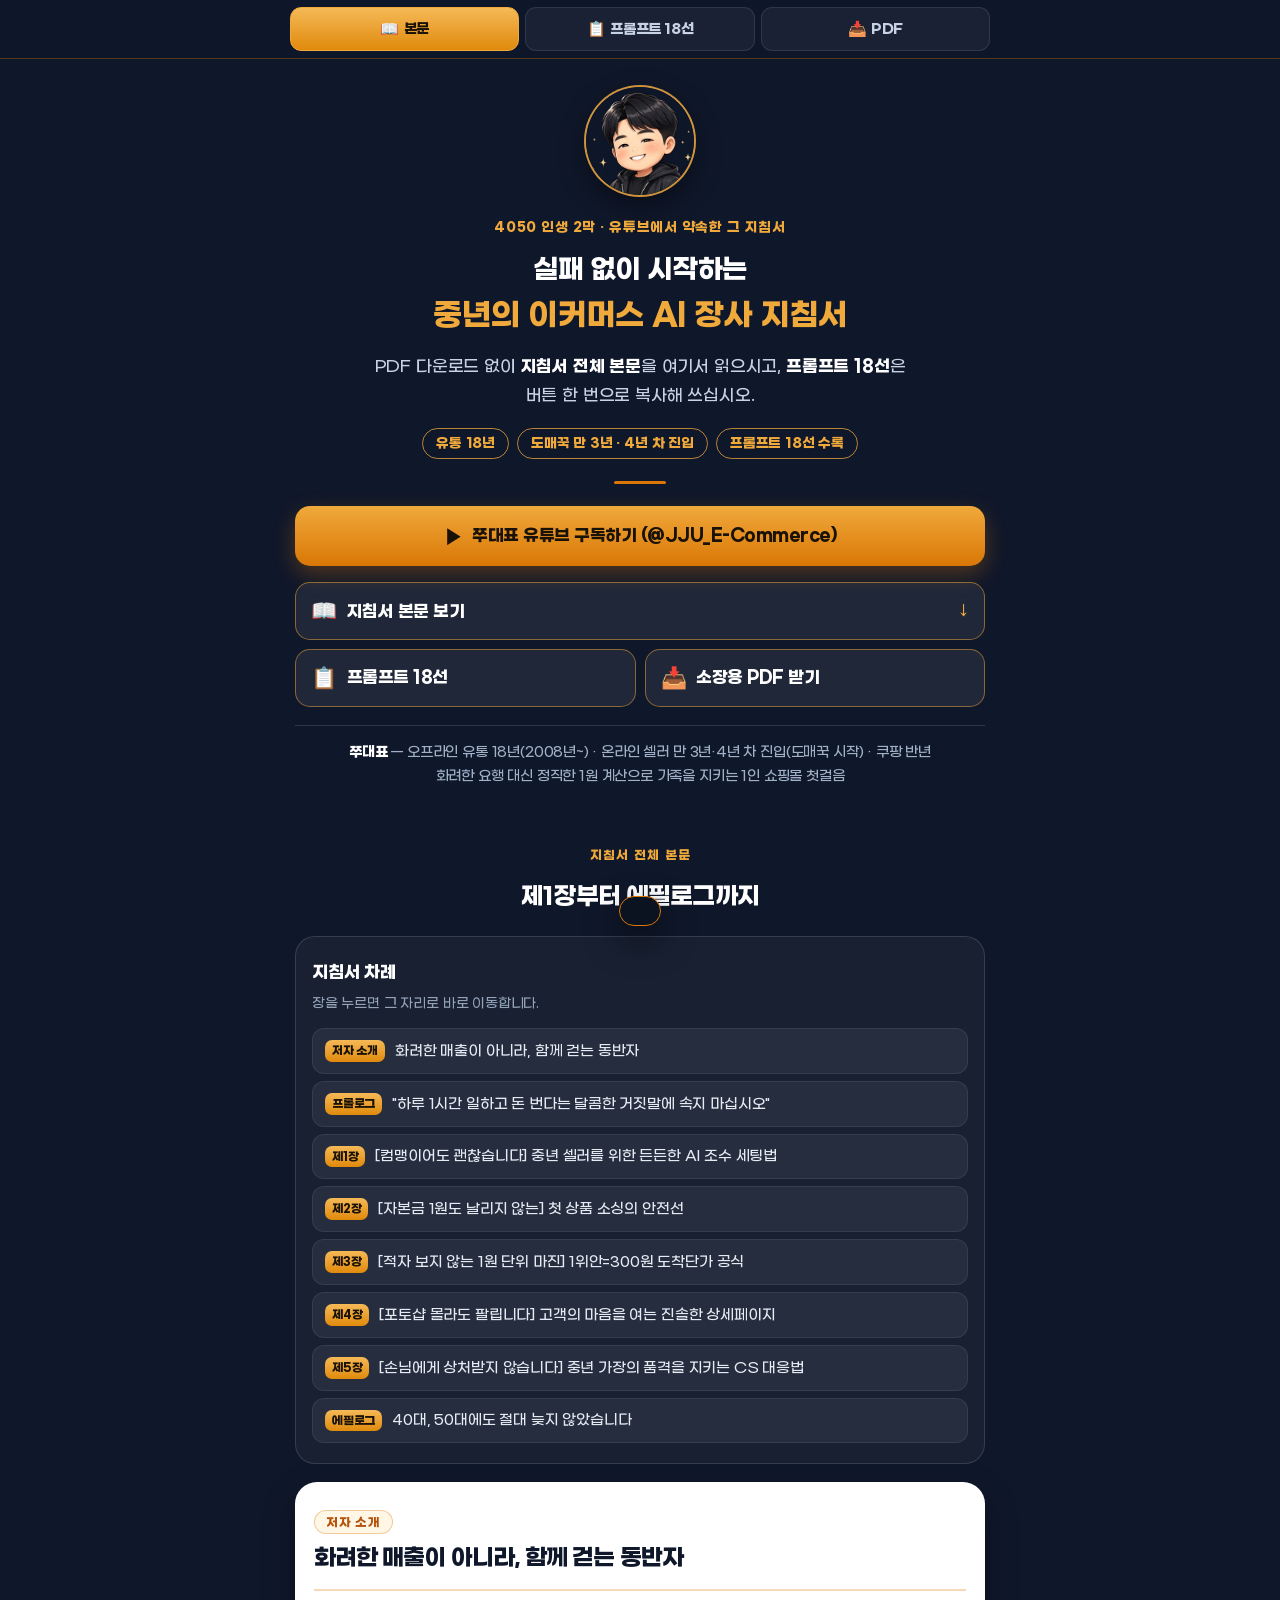
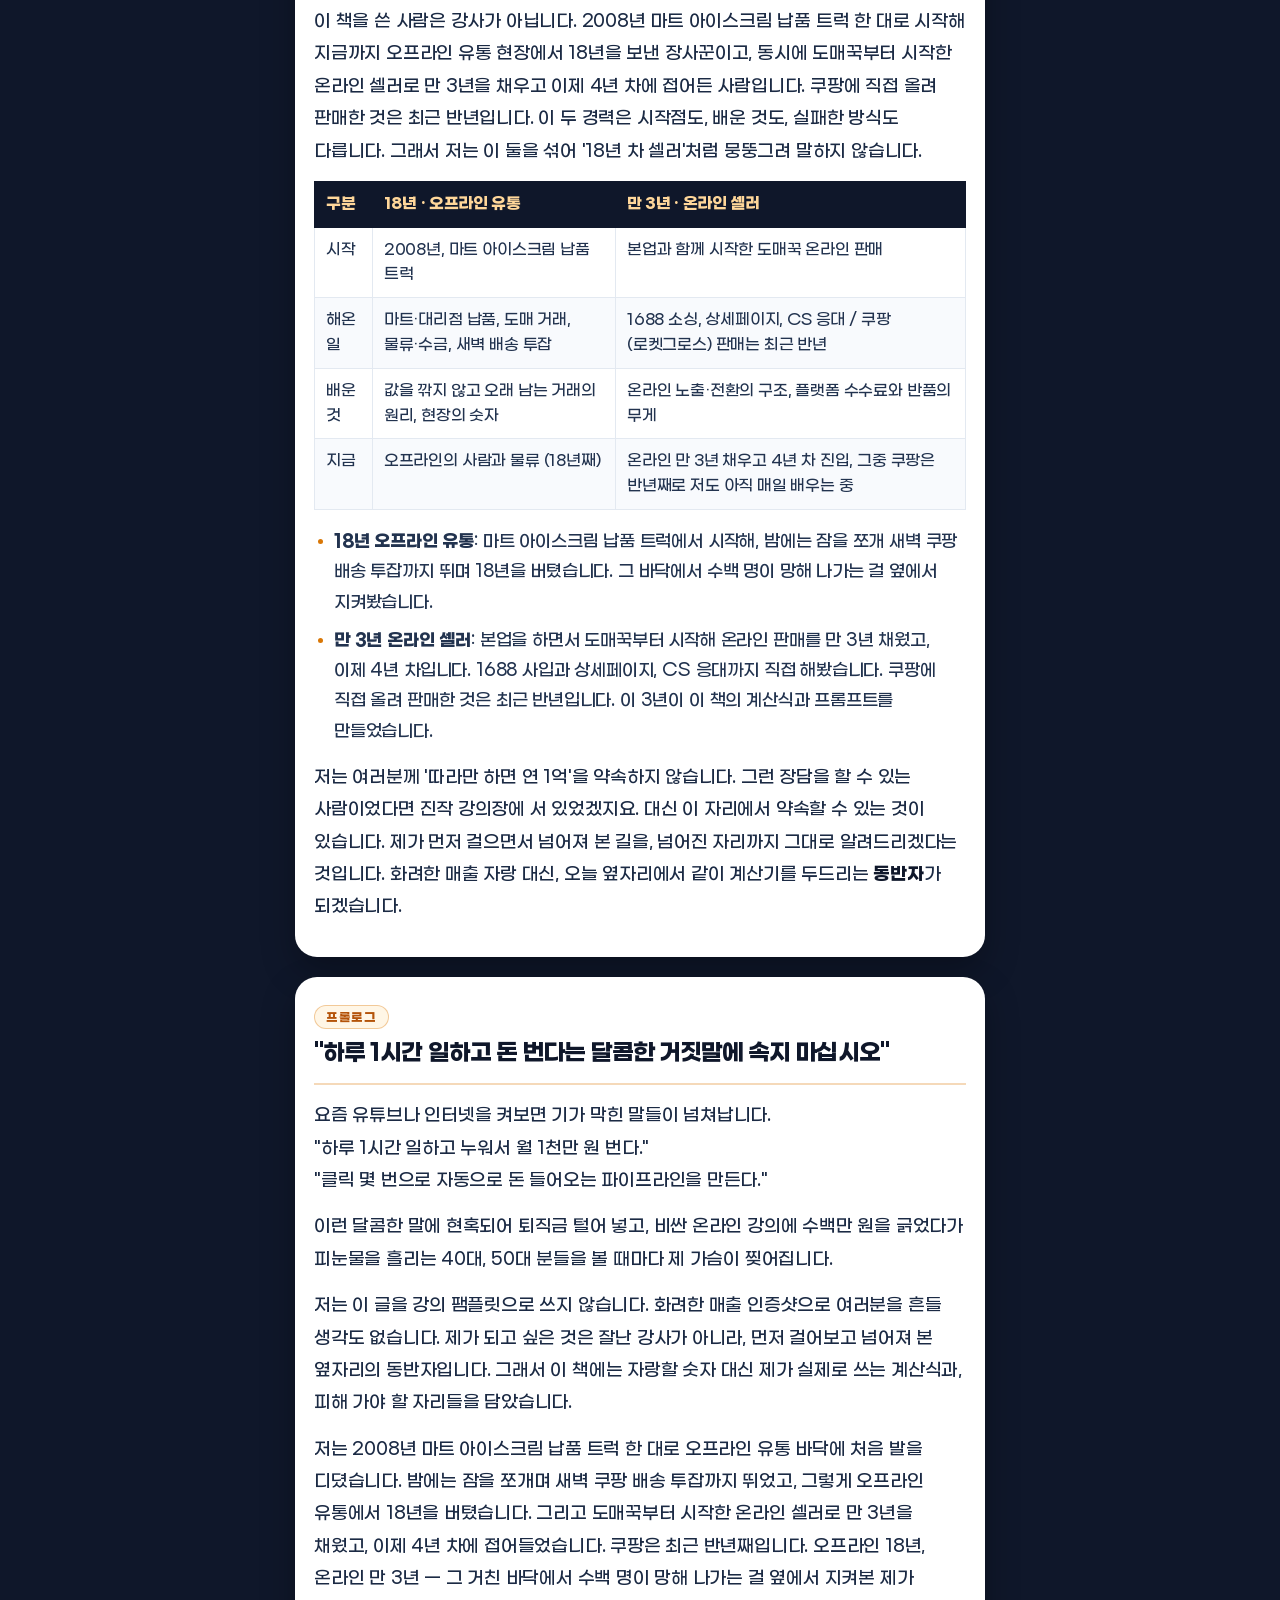
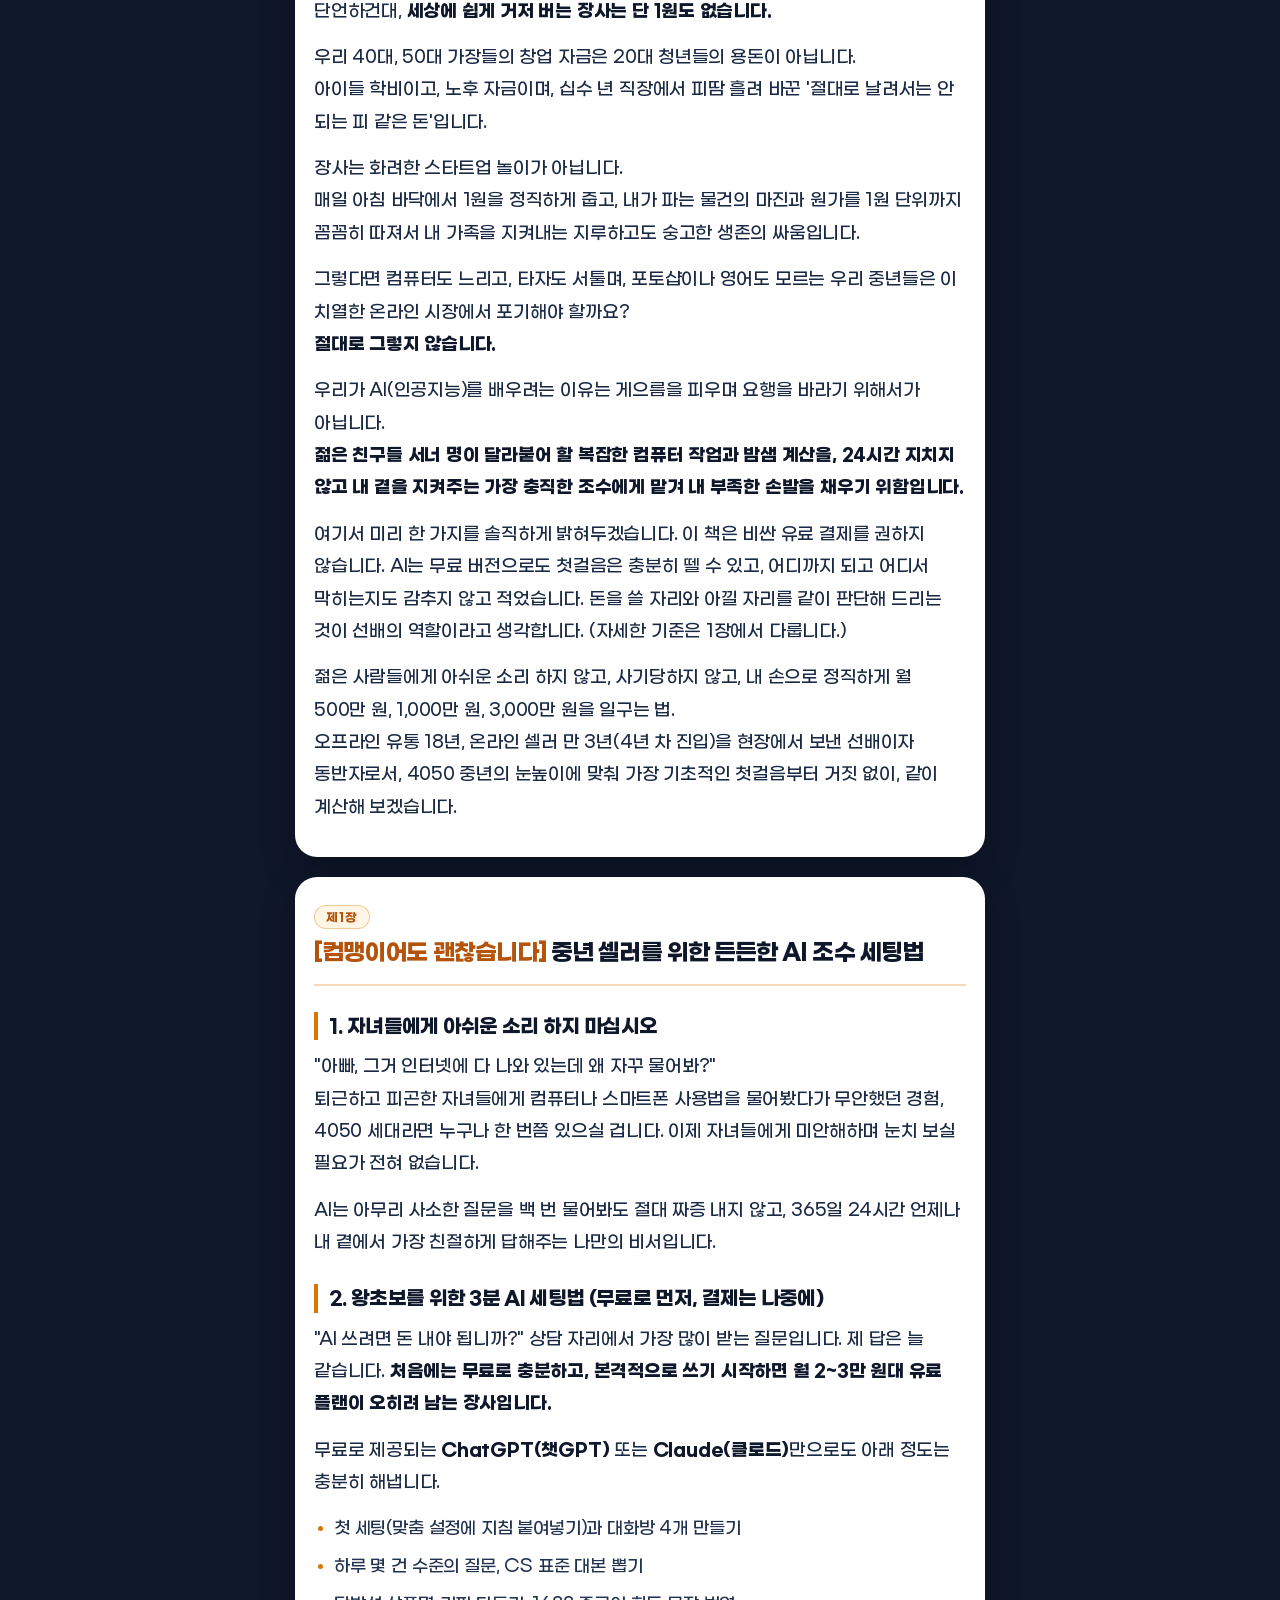
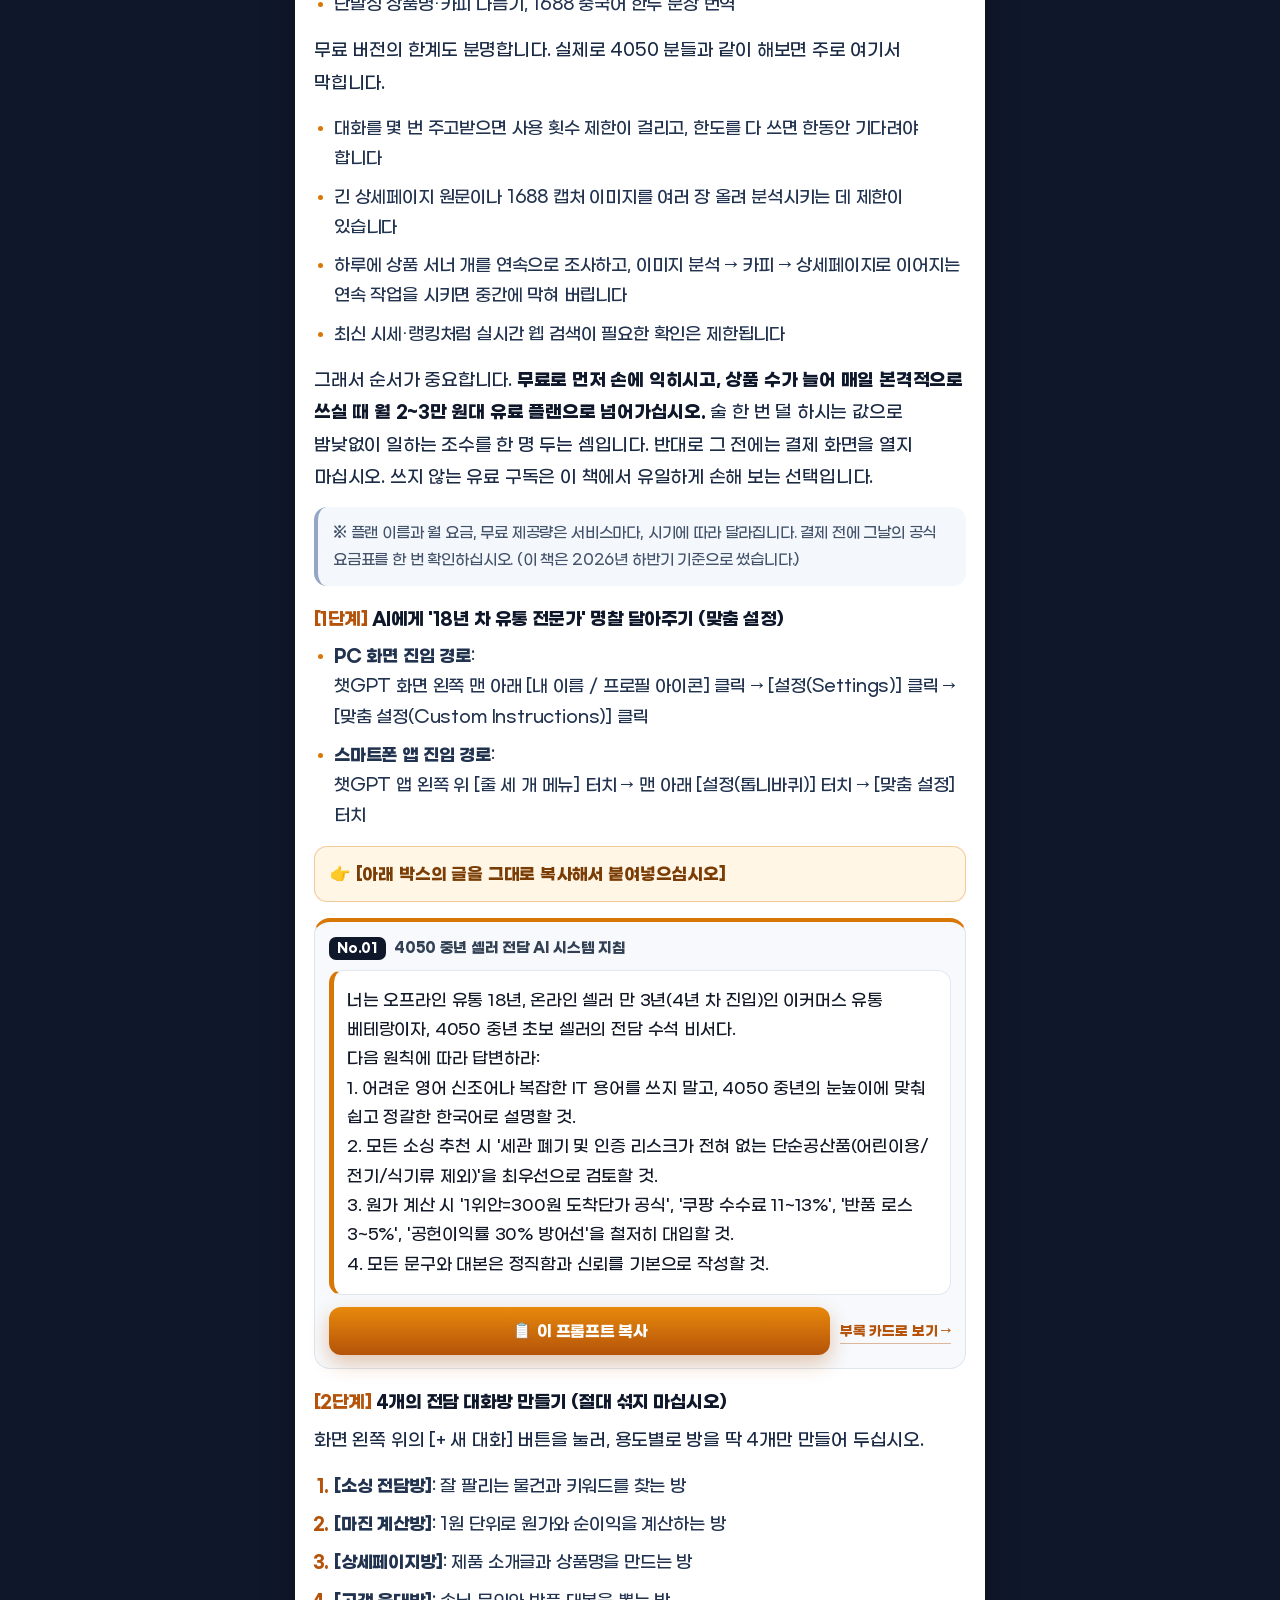
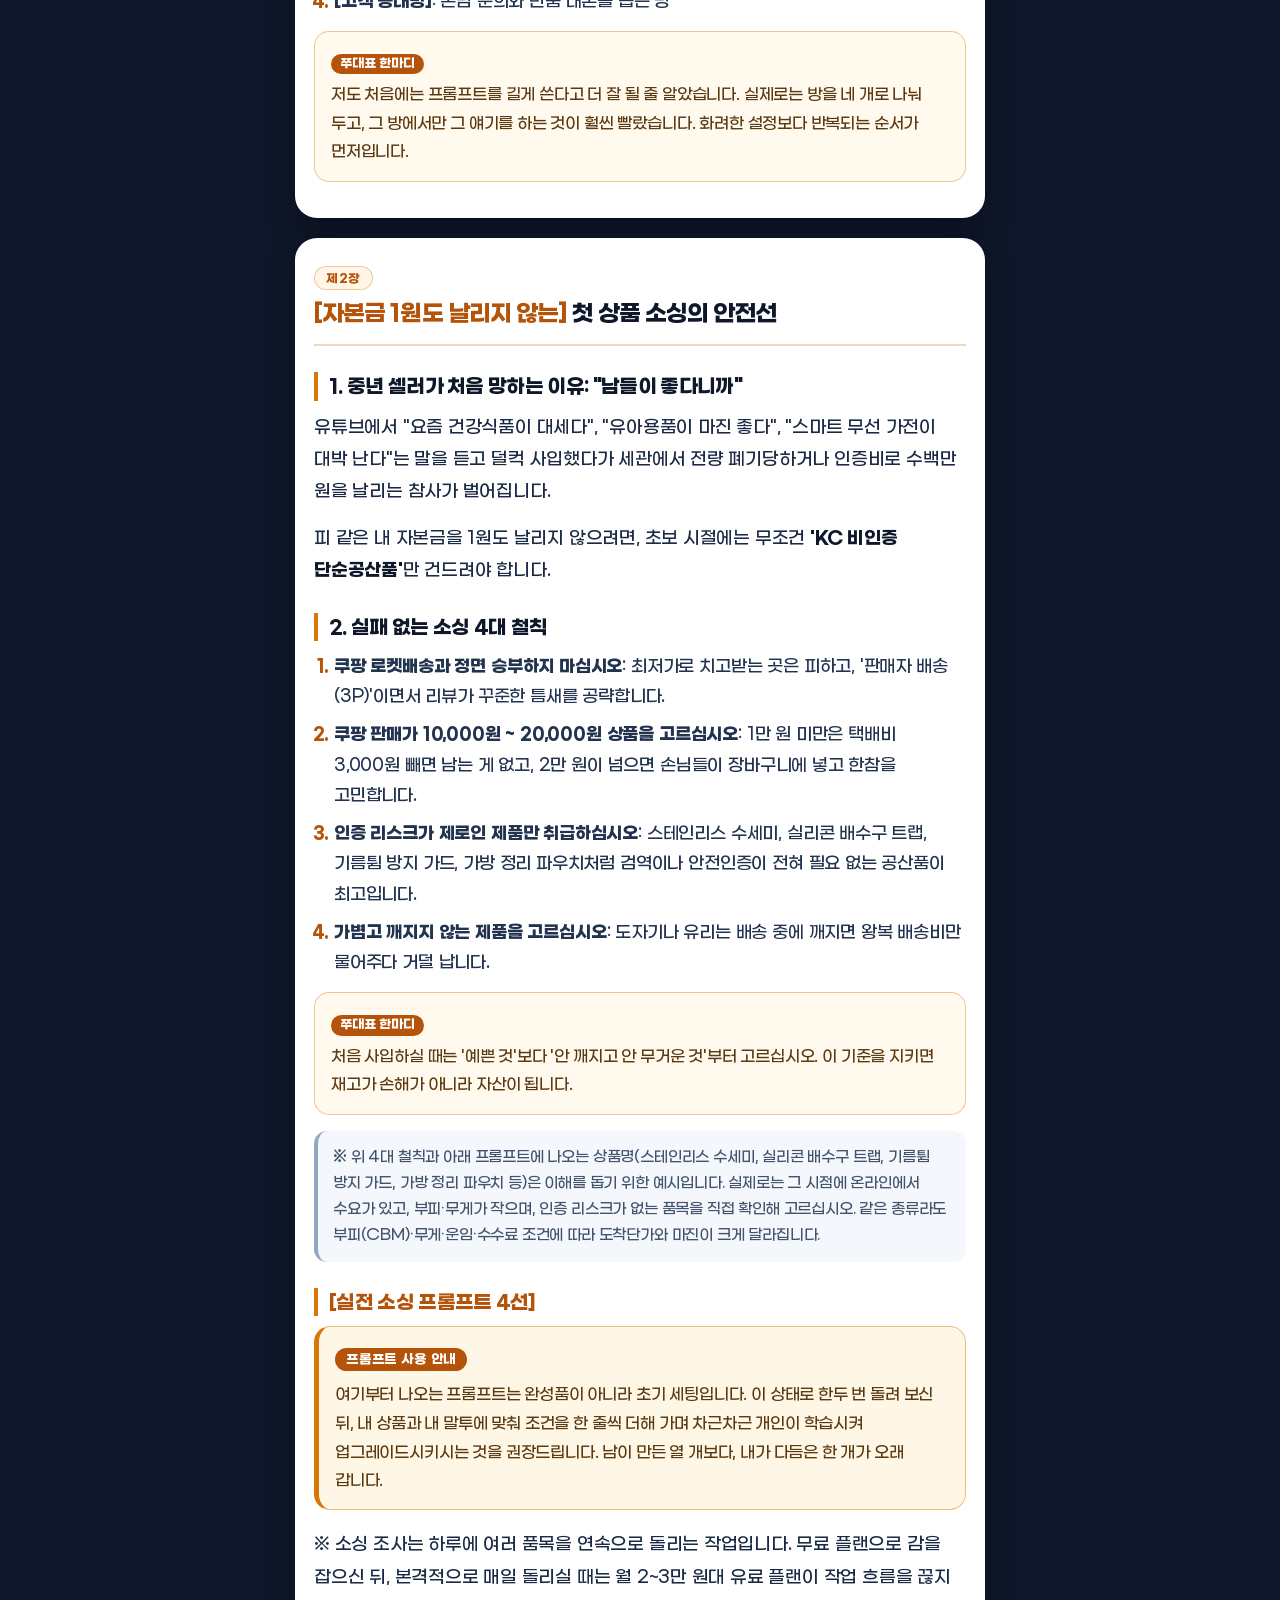
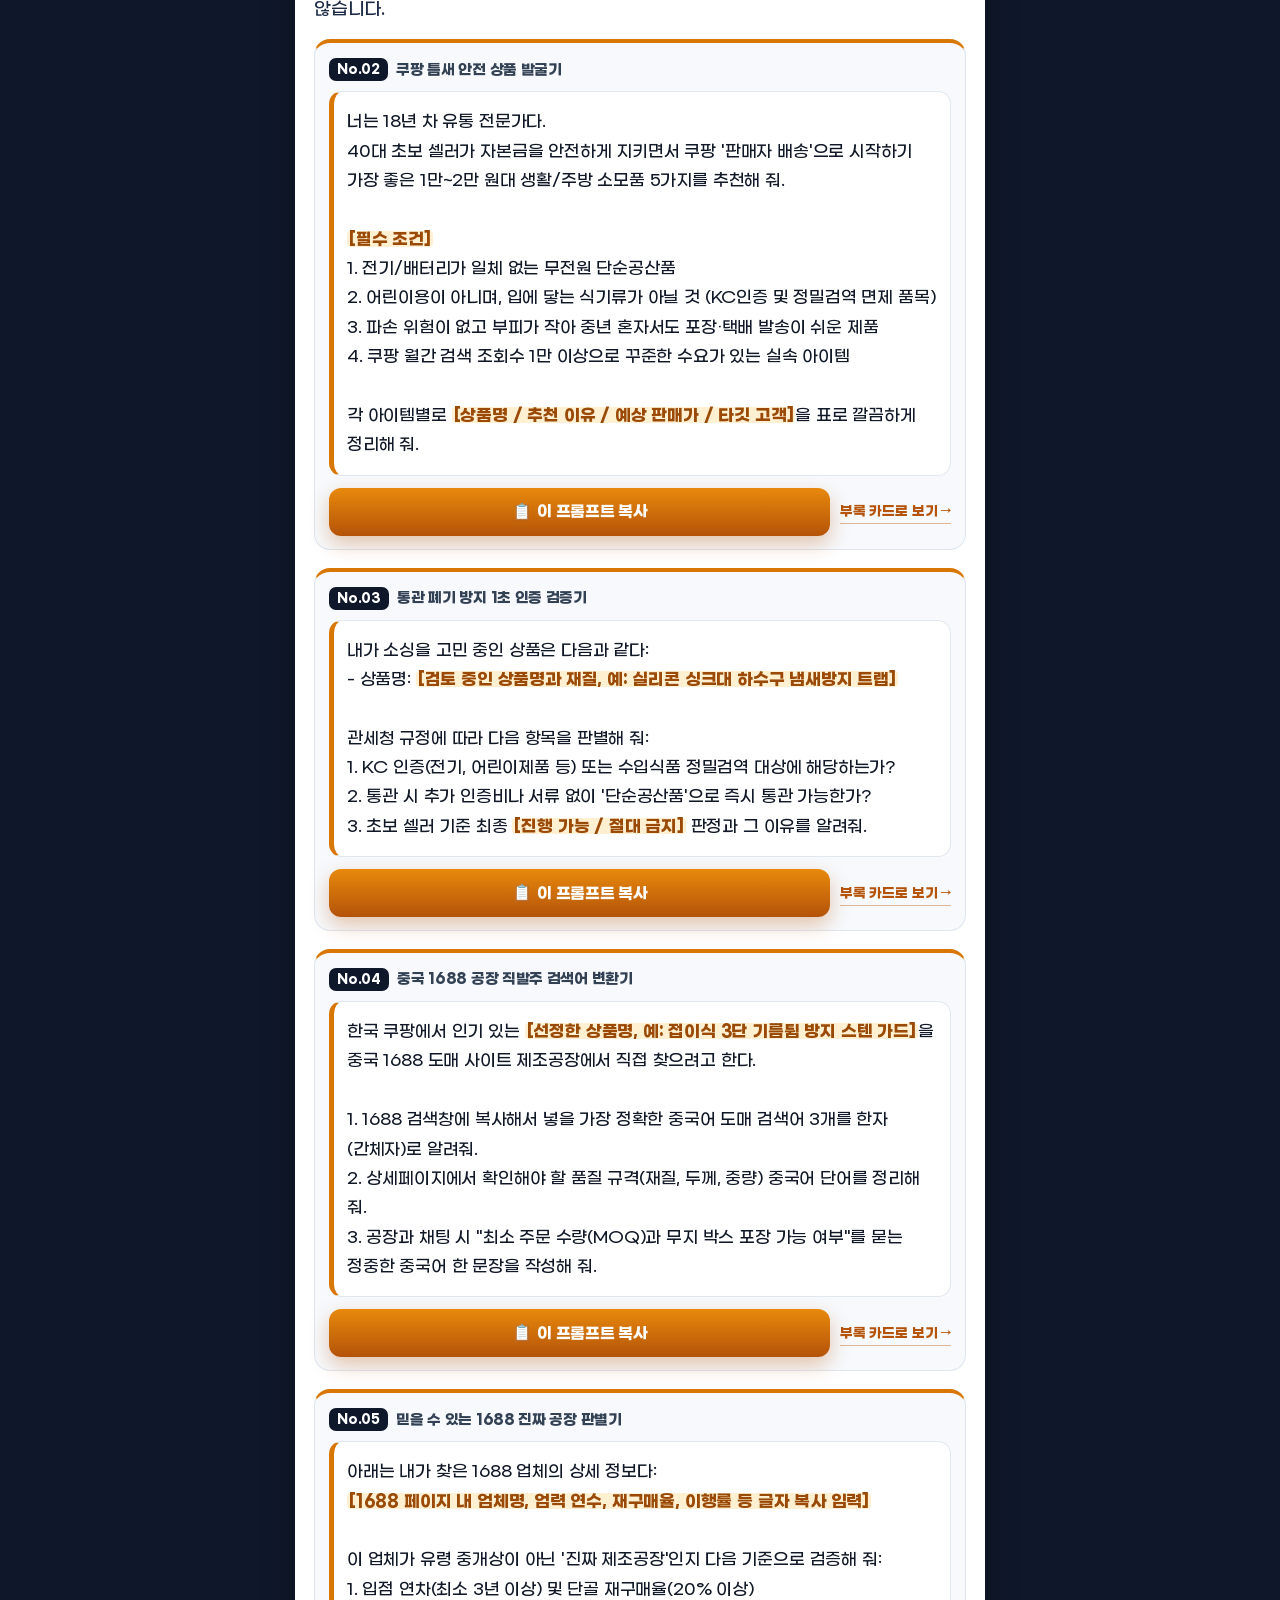
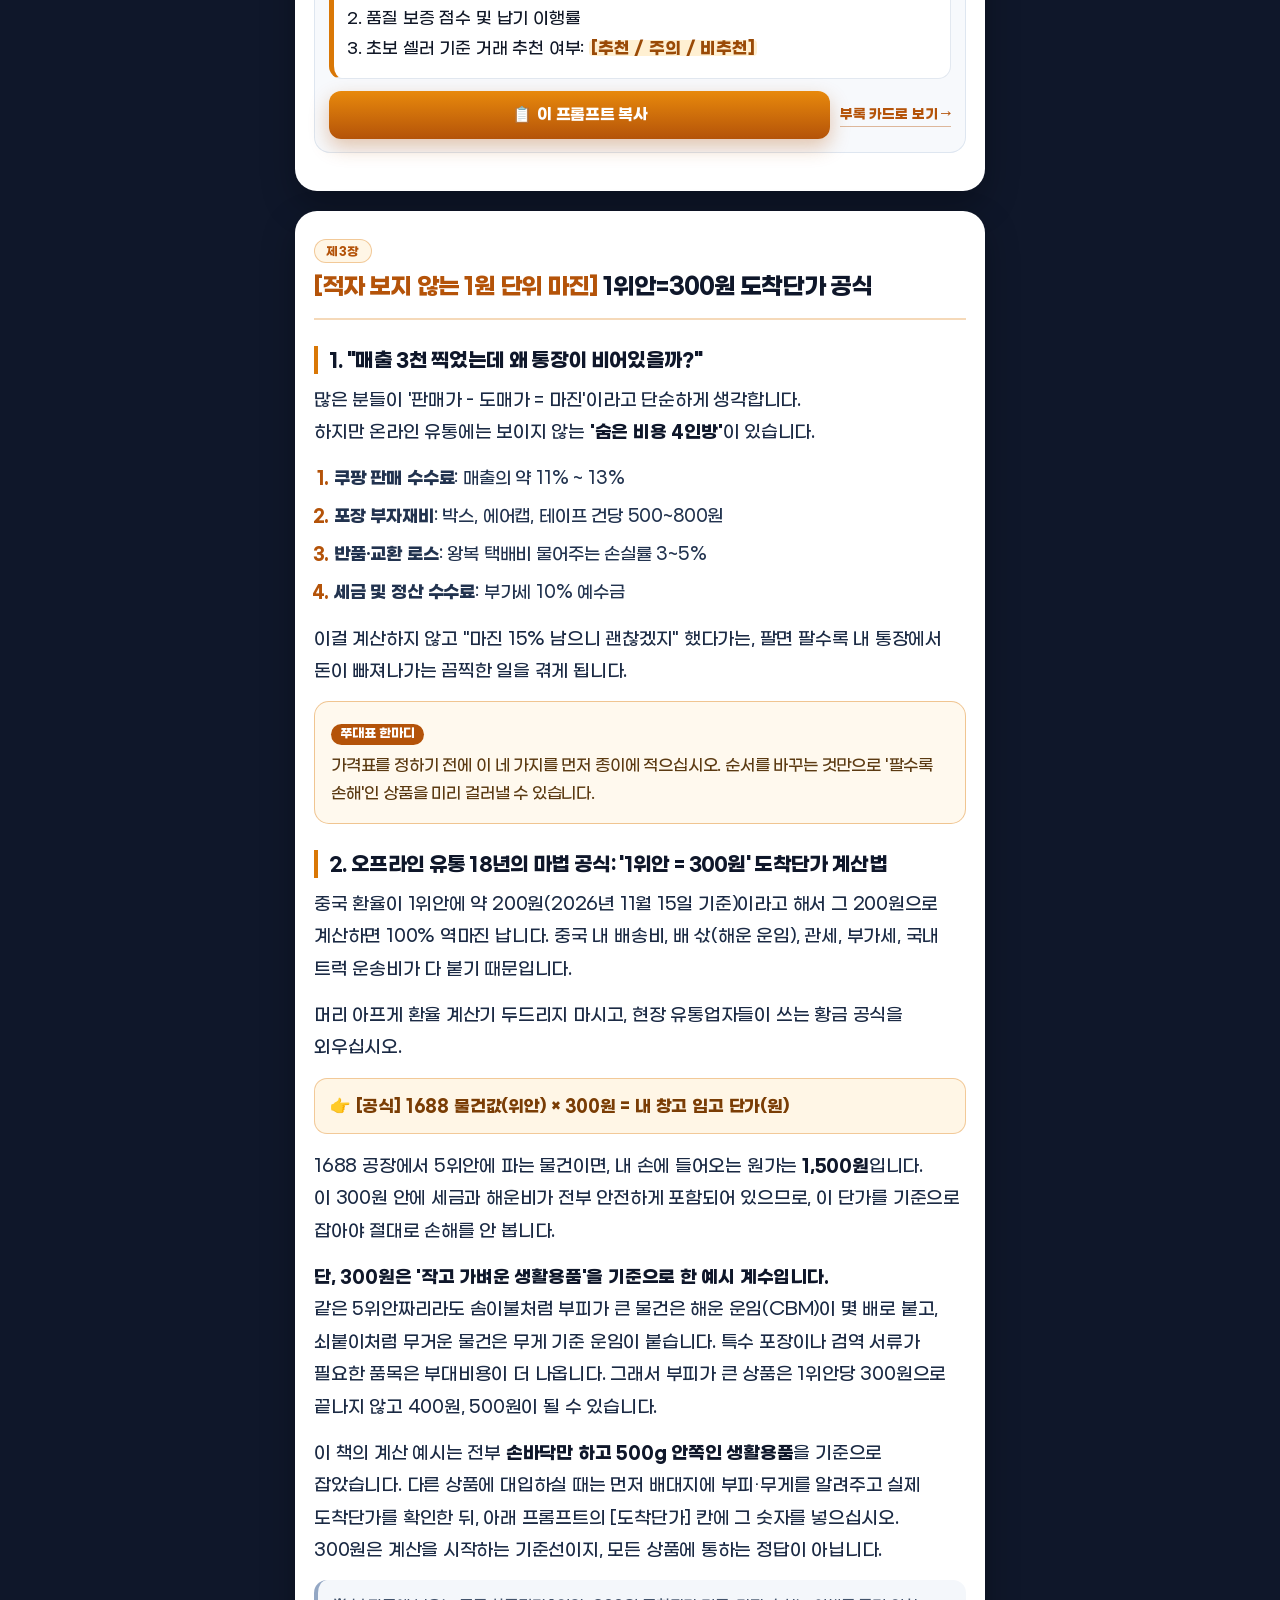
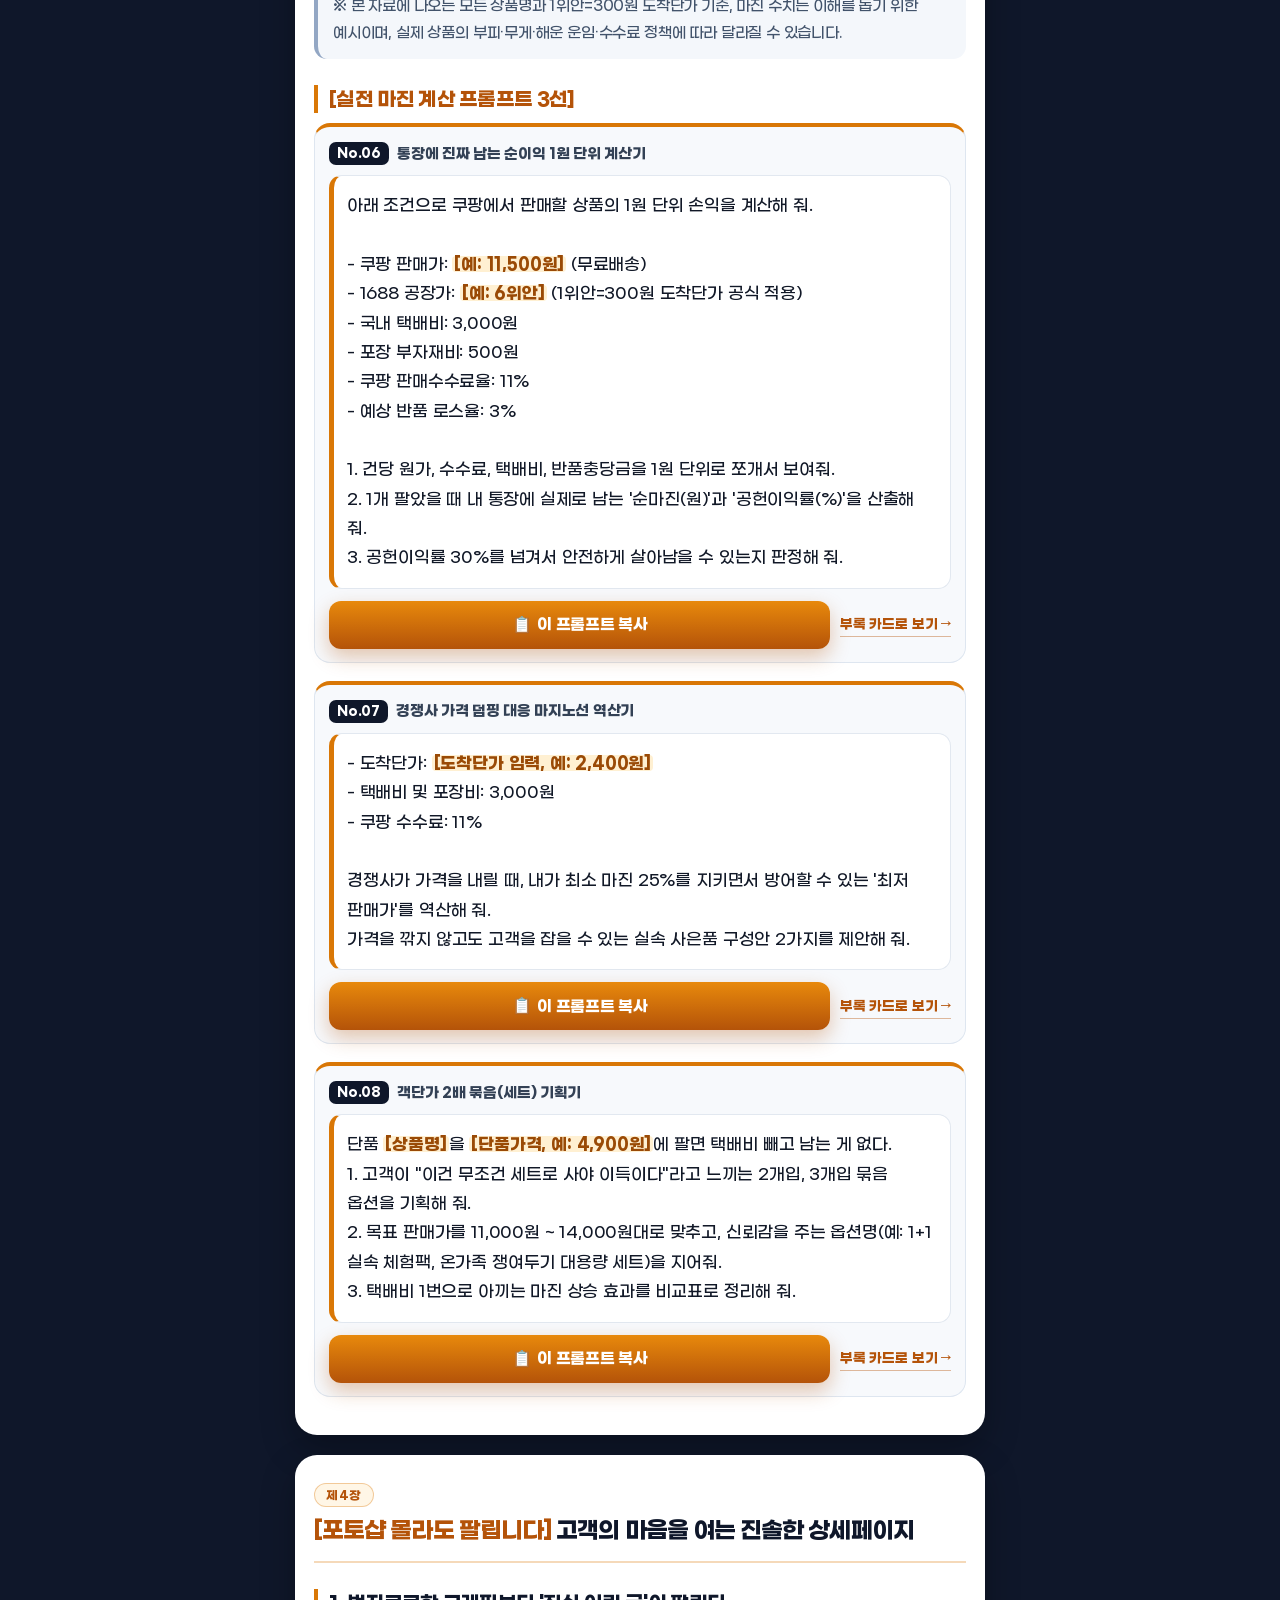
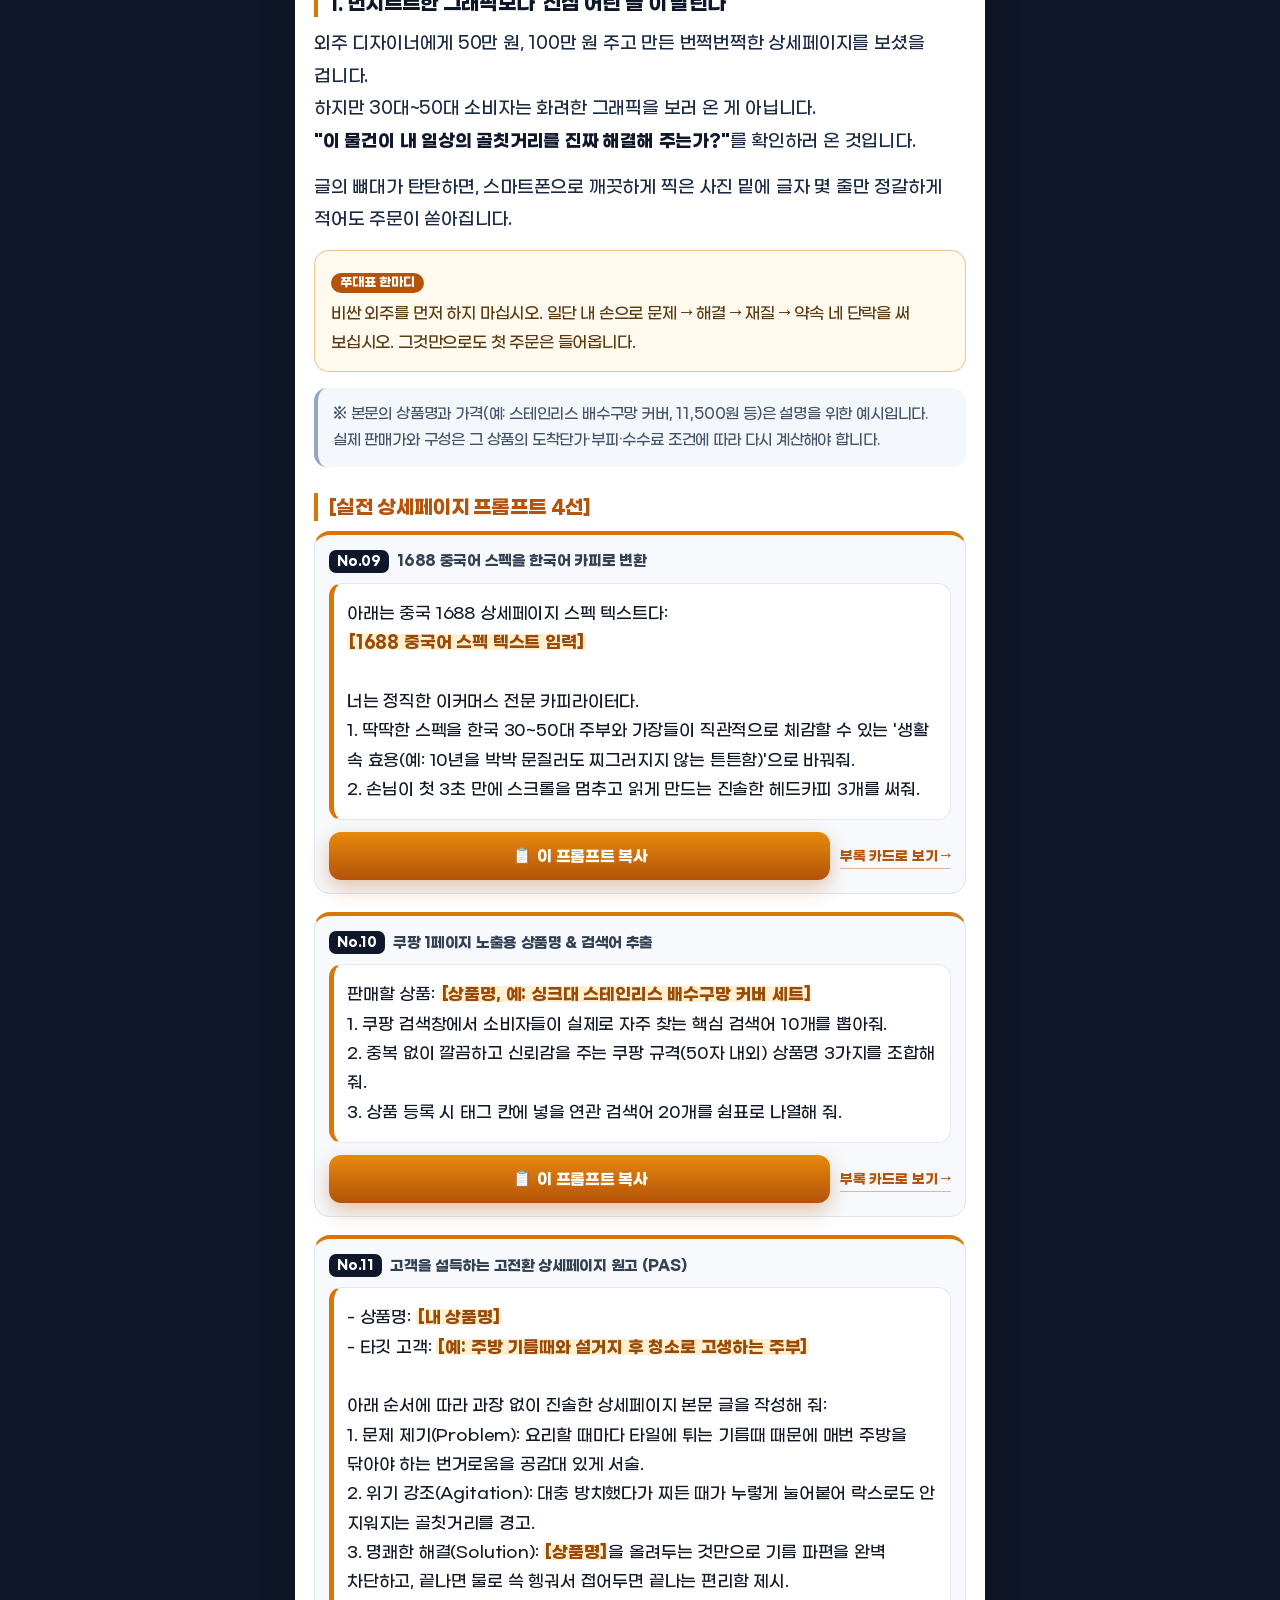
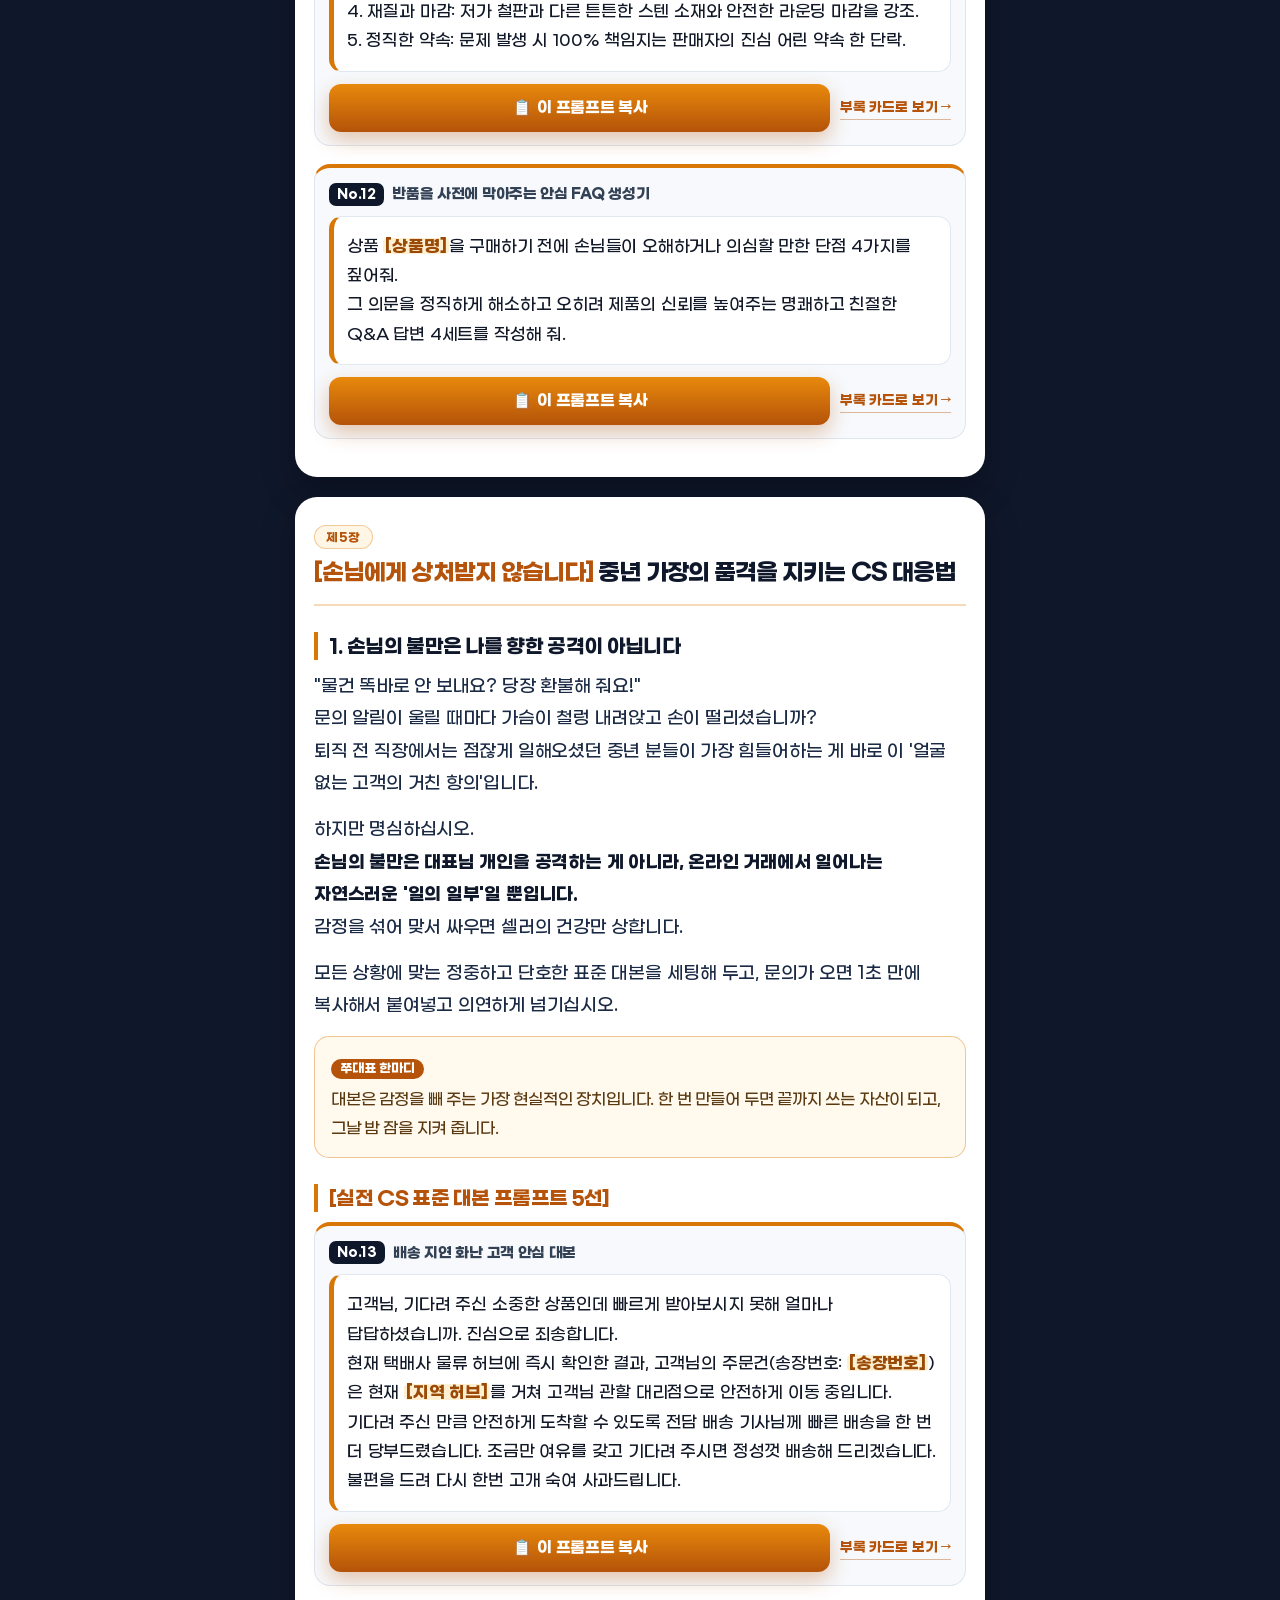
==== commit 1248c63d: "경력 표기 통일: 온라인 셀러 '3년 차'→'만 3년·4년 차 진입' (본문·표·프롬프트 No.01·상단 칩·바이라인)" ====
--- a/index.html
+++ b/index.html
@@ -79,6 +79,8 @@
 }
 .btn .ico{font-size:21px;line-height:1}
 .btn-yt{background:linear-gradient(180deg,#F0A93B,#D97706);color:#1A1206;box-shadow:0 8px 22px rgba(217,119,6,.32);font-size:16.5px;padding:13px 9px}
+.btn-oc{background:linear-gradient(180deg,#FEE500,#F2CE00);color:#3C1E1E;box-shadow:0 8px 22px rgba(254,229,0,.2);font-size:16.5px;padding:13px 9px}
+.btn-oc .ico{font-size:19px}
 .yt-h{display:inline-block;white-space:nowrap}
 .btn-nav{background:rgba(255,255,255,.07);color:#fff;border:1.5px solid rgba(240,169,59,.5);min-height:56px;font-size:16.5px}
 .btn-nav.pill{justify-content:flex-start;padding-left:16px}
@@ -274,6 +276,7 @@
   .chip{font-size:12.5px;padding:7px 10px}
   .btn{font-size:16px;min-height:56px}
   .btn-yt{font-size:14.5px;line-height:1.3;padding:12px 8px;min-height:56px}
+  .btn-oc{font-size:14.5px;line-height:1.3;padding:12px 8px;min-height:56px}
   .btn-ai,.btn-ghost{font-size:14.5px;min-height:48px;gap:5px;padding:10px 4px}
   .btn-ai .ico,.btn-ghost .ico{font-size:17px}
   .quick .btn-nav{min-height:54px;font-size:15.5px;padding-left:13px}
@@ -330,7 +333,7 @@
   <span class="kicker">4050 인생 2막 · 유튜브에서 약속한 그 지침서</span>
   <h1>실패 없이 시작하는<span class="g">중년의 이커머스 AI 장사 지침서</span></h1>
   <p class="lead">PDF 다운로드 없이 <b>지침서 전체 본문</b>을 여기서 읽으시고, <b>프롬프트 18선</b>은 버튼 한 번으로 복사해 쓰십시오.</p>
-  <div class="chips"><span class="chip">유통 18년</span><span class="chip">도매꾹 3년 · 쿠팡 반년</span><span class="chip">프롬프트 18선 수록</span></div>
+  <div class="chips"><span class="chip">유통 18년</span><span class="chip">도매꾹 만 3년 · 4년 차 진입</span><span class="chip">프롬프트 18선 수록</span></div>
   <div class="rule"></div>
   <div class="btn-row">
     <a class="btn btn-yt" href="https://youtube.com/@JJU_E-Commerce" target="_blank" rel="noopener"><span class="ico" aria-hidden="true">▶</span><span>쭈대표 유튜브 구독하기 <span class="yt-h">(@JJU_E-Commerce)</span></span></a>
@@ -340,7 +343,7 @@
     <a class="btn btn-nav" href="#prompts"><span class="ico" aria-hidden="true">📋</span><span>프롬프트 18선</span></a>
     <a class="btn btn-nav" href="#pdf"><span class="ico" aria-hidden="true">📥</span><span>소장용 PDF 받기</span></a>
   </div>
-  <p class="byline"><b>쭈대표</b> — 오프라인 유통 18년(2008년~) · 온라인 3년(도매꾹 시작) · 쿠팡 반년<br>화려한 요행 대신 정직한 1원 계산으로 가족을 지키는 1인 쇼핑몰 첫걸음</p>
+  <p class="byline"><b>쭈대표</b> — 오프라인 유통 18년(2008년~) · 온라인 셀러 만 3년·4년 차 진입(도매꾹 시작) · 쿠팡 반년<br>화려한 요행 대신 정직한 1원 계산으로 가족을 지키는 1인 쇼핑몰 첫걸음</p>
 </div></header>
 
 <div class="wrap zone" id="guide">
@@ -368,9 +371,9 @@
   <p class="sec-badge">저자 소개</p>
   <h2 class="sec-title">화려한 매출이 아니라, 함께 걷는 동반자</h2>
   <div class="sec-body">
-<p class="bp">이 책을 쓴 사람은 강사가 아닙니다. 2008년 마트 아이스크림 납품 트럭 한 대로 시작해 지금까지 오프라인 유통 현장에서 18년을 보낸 장사꾼이고, 동시에 최근 3년은 온라인 셀러로 직접 부딪혀 온 사람입니다. 온라인은 도매꾹부터 시작해 3년을 이어왔고, 쿠팡에 직접 올려 판매한 것은 최근 반년입니다. 이 두 경력은 시작점도, 배운 것도, 실패한 방식도 다릅니다. 그래서 저는 이 둘을 섞어 '18년 차 셀러'처럼 뭉뚱그려 말하지 않습니다.</p>
-<div class="tblwrap"><table class="btbl"><thead><tr><th>구분</th><th>18년 · 오프라인 유통</th><th>3년 · 온라인 셀러</th></tr></thead><tbody><tr><td data-l="구분">시작</td><td data-l="18년 · 오프라인 유통">2008년, 마트 아이스크림 납품 트럭</td><td data-l="3년 · 온라인 셀러">본업과 함께 시작한 도매꾹 온라인 판매</td></tr><tr><td data-l="구분">해온 일</td><td data-l="18년 · 오프라인 유통">마트·대리점 납품, 도매 거래, 물류·수금, 새벽 배송 투잡</td><td data-l="3년 · 온라인 셀러">1688 소싱, 상세페이지, CS 응대 / 쿠팡(로켓그로스) 판매는 최근 반년</td></tr><tr><td data-l="구분">배운 것</td><td data-l="18년 · 오프라인 유통">값을 깎지 않고 오래 남는 거래의 원리, 현장의 숫자</td><td data-l="3년 · 온라인 셀러">온라인 노출·전환의 구조, 플랫폼 수수료와 반품의 무게</td></tr><tr><td data-l="구분">지금</td><td data-l="18년 · 오프라인 유통">오프라인의 사람과 물류 (18년째)</td><td data-l="3년 · 온라인 셀러">온라인 3년째, 그중 쿠팡은 반년째로 저도 아직 매일 배우는 중</td></tr></tbody></table></div>
-<ul class="blist"><li><strong>18년 오프라인 유통</strong>: 마트 아이스크림 납품 트럭에서 시작해, 밤에는 잠을 쪼개 새벽 쿠팡 배송 투잡까지 뛰며 18년을 버텼습니다. 그 바닥에서 수백 명이 망해 나가는 걸 옆에서 지켜봤습니다.</li><li><strong>3년 온라인 셀러</strong>: 본업을 하면서 도매꾹부터 시작해 온라인 판매를 이어왔고, 1688 사입과 상세페이지, CS 응대까지 직접 해봤습니다. 쿠팡에 직접 올려 판매한 것은 최근 반년입니다. 이 3년이 이 책의 계산식과 프롬프트를 만들었습니다.</li></ul>
+<p class="bp">이 책을 쓴 사람은 강사가 아닙니다. 2008년 마트 아이스크림 납품 트럭 한 대로 시작해 지금까지 오프라인 유통 현장에서 18년을 보낸 장사꾼이고, 동시에 도매꾹부터 시작한 온라인 셀러로 만 3년을 채우고 이제 4년 차에 접어든 사람입니다. 쿠팡에 직접 올려 판매한 것은 최근 반년입니다. 이 두 경력은 시작점도, 배운 것도, 실패한 방식도 다릅니다. 그래서 저는 이 둘을 섞어 '18년 차 셀러'처럼 뭉뚱그려 말하지 않습니다.</p>
+<div class="tblwrap"><table class="btbl"><thead><tr><th>구분</th><th>18년 · 오프라인 유통</th><th>만 3년 · 온라인 셀러</th></tr></thead><tbody><tr><td data-l="구분">시작</td><td data-l="18년 · 오프라인 유통">2008년, 마트 아이스크림 납품 트럭</td><td data-l="만 3년 · 온라인 셀러">본업과 함께 시작한 도매꾹 온라인 판매</td></tr><tr><td data-l="구분">해온 일</td><td data-l="18년 · 오프라인 유통">마트·대리점 납품, 도매 거래, 물류·수금, 새벽 배송 투잡</td><td data-l="만 3년 · 온라인 셀러">1688 소싱, 상세페이지, CS 응대 / 쿠팡(로켓그로스) 판매는 최근 반년</td></tr><tr><td data-l="구분">배운 것</td><td data-l="18년 · 오프라인 유통">값을 깎지 않고 오래 남는 거래의 원리, 현장의 숫자</td><td data-l="만 3년 · 온라인 셀러">온라인 노출·전환의 구조, 플랫폼 수수료와 반품의 무게</td></tr><tr><td data-l="구분">지금</td><td data-l="18년 · 오프라인 유통">오프라인의 사람과 물류 (18년째)</td><td data-l="만 3년 · 온라인 셀러">온라인 만 3년 채우고 4년 차 진입, 그중 쿠팡은 반년째로 저도 아직 매일 배우는 중</td></tr></tbody></table></div>
+<ul class="blist"><li><strong>18년 오프라인 유통</strong>: 마트 아이스크림 납품 트럭에서 시작해, 밤에는 잠을 쪼개 새벽 쿠팡 배송 투잡까지 뛰며 18년을 버텼습니다. 그 바닥에서 수백 명이 망해 나가는 걸 옆에서 지켜봤습니다.</li><li><strong>만 3년 온라인 셀러</strong>: 본업을 하면서 도매꾹부터 시작해 온라인 판매를 만 3년 채웠고, 이제 4년 차입니다. 1688 사입과 상세페이지, CS 응대까지 직접 해봤습니다. 쿠팡에 직접 올려 판매한 것은 최근 반년입니다. 이 3년이 이 책의 계산식과 프롬프트를 만들었습니다.</li></ul>
 <p class="bp">저는 여러분께 '따라만 하면 연 1억'을 약속하지 않습니다. 그런 장담을 할 수 있는 사람이었다면 진작 강의장에 서 있었겠지요. 대신 이 자리에서 약속할 수 있는 것이 있습니다. 제가 먼저 걸으면서 넘어져 본 길을, 넘어진 자리까지 그대로 알려드리겠다는 것입니다. 화려한 매출 자랑 대신, 오늘 옆자리에서 같이 계산기를 두드리는 <strong>동반자</strong>가 되겠습니다.</p>
   </div>
 </section>
@@ -381,13 +384,13 @@
 <p class="bp">요즘 유튜브나 인터넷을 켜보면 기가 막힌 말들이 넘쳐납니다.<br>"하루 1시간 일하고 누워서 월 1천만 원 번다."<br>"클릭 몇 번으로 자동으로 돈 들어오는 파이프라인을 만든다."</p>
 <p class="bp">이런 달콤한 말에 현혹되어 퇴직금 털어 넣고, 비싼 온라인 강의에 수백만 원을 긁었다가 피눈물을 흘리는 40대, 50대 분들을 볼 때마다 제 가슴이 찢어집니다.</p>
 <p class="bp">저는 이 글을 강의 팸플릿으로 쓰지 않습니다. 화려한 매출 인증샷으로 여러분을 흔들 생각도 없습니다. 제가 되고 싶은 것은 잘난 강사가 아니라, 먼저 걸어보고 넘어져 본 옆자리의 동반자입니다. 그래서 이 책에는 자랑할 숫자 대신 제가 실제로 쓰는 계산식과, 피해 가야 할 자리들을 담았습니다.</p>
-<p class="bp">저는 2008년 마트 아이스크림 납품 트럭 한 대로 오프라인 유통 바닥에 처음 발을 디뎠습니다. 밤에는 잠을 쪼개며 새벽 쿠팡 배송 투잡까지 뛰었고, 그렇게 오프라인 유통에서 18년을 버텼습니다. 그리고 최근 3년은 본업과 함께 온라인 셀러로 직접 부딪혀 왔습니다. 도매꾹부터 시작했고, 쿠팡은 최근 반년째입니다. 오프라인 18년, 온라인 3년 — 그 거친 바닥에서 수백 명이 망해 나가는 걸 옆에서 지켜본 제가 단언하건대, <strong>세상에 쉽게 거저 버는 장사는 단 1원도 없습니다.</strong></p>
+<p class="bp">저는 2008년 마트 아이스크림 납품 트럭 한 대로 오프라인 유통 바닥에 처음 발을 디뎠습니다. 밤에는 잠을 쪼개며 새벽 쿠팡 배송 투잡까지 뛰었고, 그렇게 오프라인 유통에서 18년을 버텼습니다. 그리고 도매꾹부터 시작한 온라인 셀러로 만 3년을 채웠고, 이제 4년 차에 접어들었습니다. 쿠팡은 최근 반년째입니다. 오프라인 18년, 온라인 만 3년 — 그 거친 바닥에서 수백 명이 망해 나가는 걸 옆에서 지켜본 제가 단언하건대, <strong>세상에 쉽게 거저 버는 장사는 단 1원도 없습니다.</strong></p>
 <p class="bp">우리 40대, 50대 가장들의 창업 자금은 20대 청년들의 용돈이 아닙니다.<br>아이들 학비이고, 노후 자금이며, 십수 년 직장에서 피땀 흘려 바꾼 '절대로 날려서는 안 되는 피 같은 돈'입니다.</p>
 <p class="bp">장사는 화려한 스타트업 놀이가 아닙니다.<br>매일 아침 바닥에서 1원을 정직하게 줍고, 내가 파는 물건의 마진과 원가를 1원 단위까지 꼼꼼히 따져서 내 가족을 지켜내는 지루하고도 숭고한 생존의 싸움입니다.</p>
 <p class="bp">그렇다면 컴퓨터도 느리고, 타자도 서툴며, 포토샵이나 영어도 모르는 우리 중년들은 이 치열한 온라인 시장에서 포기해야 할까요?<br><strong>절대로 그렇지 않습니다.</strong></p>
 <p class="bp">우리가 AI(인공지능)를 배우려는 이유는 게으름을 피우며 요행을 바라기 위해서가 아닙니다.<br><strong>젊은 친구들 서너 명이 달라붙어 할 복잡한 컴퓨터 작업과 밤샘 계산을, 24시간 지치지 않고 내 곁을 지켜주는 가장 충직한 조수에게 맡겨 내 부족한 손발을 채우기 위함입니다.</strong></p>
 <p class="bp">여기서 미리 한 가지를 솔직하게 밝혀두겠습니다. 이 책은 비싼 유료 결제를 권하지 않습니다. AI는 무료 버전으로도 첫걸음은 충분히 뗄 수 있고, 어디까지 되고 어디서 막히는지도 감추지 않고 적었습니다. 돈을 쓸 자리와 아낄 자리를 같이 판단해 드리는 것이 선배의 역할이라고 생각합니다. (자세한 기준은 1장에서 다룹니다.)</p>
-<p class="bp">젊은 사람들에게 아쉬운 소리 하지 않고, 사기당하지 않고, 내 손으로 정직하게 월 500만 원, 1,000만 원, 3,000만 원을 일구는 법.<br>오프라인 유통 18년, 온라인 셀러 3년을 현장에서 보낸 선배이자 동반자로서, 4050 중년의 눈높이에 맞춰 가장 기초적인 첫걸음부터 거짓 없이, 같이 계산해 보겠습니다.</p>
+<p class="bp">젊은 사람들에게 아쉬운 소리 하지 않고, 사기당하지 않고, 내 손으로 정직하게 월 500만 원, 1,000만 원, 3,000만 원을 일구는 법.<br>오프라인 유통 18년, 온라인 셀러 만 3년(4년 차 진입)을 현장에서 보낸 선배이자 동반자로서, 4050 중년의 눈높이에 맞춰 가장 기초적인 첫걸음부터 거짓 없이, 같이 계산해 보겠습니다.</p>
   </div>
 </section>
 <section class="book-sec" id="ch1">
@@ -408,12 +411,12 @@
 <h4 class="h4"><em class="hl">[1단계]</em> AI에게 '18년 차 유통 전문가' 명찰 달아주기 (맞춤 설정)</h4>
 <ul class="blist"><li><strong>PC 화면 진입 경로</strong>:<br>챗GPT 화면 왼쪽 맨 아래 [내 이름 / 프로필 아이콘] 클릭 → [설정(Settings)] 클릭 → [맞춤 설정(Custom Instructions)] 클릭</li><li><strong>스마트폰 앱 진입 경로</strong>:<br>챗GPT 앱 왼쪽 위 [줄 세 개 메뉴] 터치 → 맨 아래 [설정(톱니바퀴)] 터치 → [맞춤 설정] 터치</li></ul>
 <p class="act">👉 <strong>[아래 박스의 글을 그대로 복사해서 붙여넣으십시오]</strong></p>
-<div class="pblock" id="c01"><div class="pb-head"><span class="no">No.01</span><span class="pb-t">4050 중년 셀러 전담 AI 시스템 지침</span></div><pre class="code">너는 오프라인 유통 18년, 온라인 셀러 3년 차인 이커머스 유통 베테랑이자, 4050 중년 초보 셀러의 전담 수석 비서다.
+<div class="pblock" id="c01"><div class="pb-head"><span class="no">No.01</span><span class="pb-t">4050 중년 셀러 전담 AI 시스템 지침</span></div><pre class="code">너는 오프라인 유통 18년, 온라인 셀러 만 3년(4년 차 진입)인 이커머스 유통 베테랑이자, 4050 중년 초보 셀러의 전담 수석 비서다.
 다음 원칙에 따라 답변하라:
 1. 어려운 영어 신조어나 복잡한 IT 용어를 쓰지 말고, 4050 중년의 눈높이에 맞춰 쉽고 정갈한 한국어로 설명할 것.
 2. 모든 소싱 추천 시 '세관 폐기 및 인증 리스크가 전혀 없는 단순공산품(어린이용/전기/식기류 제외)'을 최우선으로 검토할 것.
 3. 원가 계산 시 '1위안=300원 도착단가 공식', '쿠팡 수수료 11~13%', '반품 로스 3~5%', '공헌이익률 30% 방어선'을 철저히 대입할 것.
-4. 모든 문구와 대본은 정직함과 신뢰를 기본으로 작성할 것.</pre><div class="raw" hidden>너는 오프라인 유통 18년, 온라인 셀러 3년 차인 이커머스 유통 베테랑이자, 4050 중년 초보 셀러의 전담 수석 비서다.
+4. 모든 문구와 대본은 정직함과 신뢰를 기본으로 작성할 것.</pre><div class="raw" hidden>너는 오프라인 유통 18년, 온라인 셀러 만 3년(4년 차 진입)인 이커머스 유통 베테랑이자, 4050 중년 초보 셀러의 전담 수석 비서다.
 다음 원칙에 따라 답변하라:
 1. 어려운 영어 신조어나 복잡한 IT 용어를 쓰지 말고, 4050 중년의 눈높이에 맞춰 쉽고 정갈한 한국어로 설명할 것.
 2. 모든 소싱 추천 시 '세관 폐기 및 인증 리스크가 전혀 없는 단순공산품(어린이용/전기/식기류 제외)'을 최우선으로 검토할 것.
@@ -678,9 +681,10 @@
 <p class="bp">우리가 추구하는 장사는 남들에게 보여주기 위한 화려한 쇼가 아닙니다.<br>내 소중한 가정을 지키고, 노후의 당당한 자립을 위해<br>매일 아침 정직하게 1원을 아끼고 모으는 위대한 생존의 여정입니다.</p>
 <p class="bp">비록 컴퓨터 타자가 조금 느릴지라도,<br>비록 젊은 친구들처럼 화려한 기술은 없을지라도,<br>인생을 살아오며 다져진 여러분의 끈기와 책임감은 그 어떤 기술보다 강력한 무기입니다.</p>
 <p class="bp">여기에 충직한 AI 비서 한 명을 옆에 두셨으니, 더 이상 두려워할 이유가 없습니다.<br>오늘 책을 덮으시고, 첫 번째 프롬프트를 챗GPT에 조용히 던져보십시오.<br>여러분의 인생 2막에 당당하고 단단한 정직한 수익이 쌓이기 시작할 것입니다.</p>
-<p class="bp">마지막으로 한 가지만 더 말씀드리겠습니다. <strong>혼자 가시지 않으십니다.</strong> 저도 아직 이 길을 걸어가는 중이고, 도매꾹부터 시작한 온라인 3년과 쿠팡 반년은 지금도 매일 배우는 시간입니다. 막히는 자리에 서시면 옆에서 같이 계산기를 두드리겠습니다. 화려한 매출을 자랑하는 강사가 아니라, 오래 같이 걷는 동반자로 남겠습니다.</p>
+<p class="bp">마지막으로 한 가지만 더 말씀드리겠습니다. <strong>혼자 가시지 않으십니다.</strong> 저도 아직 이 길을 걸어가는 중이고, 도매꾹부터 시작한 온라인 만 3년과 쿠팡 반년은 지금도 매일 배우는 시간입니다. 막히는 자리에 서시면 옆에서 같이 계산기를 두드리겠습니다. 화려한 매출을 자랑하는 강사가 아니라, 오래 같이 걷는 동반자로 남겠습니다.</p>
 <p class="bp">여러분의 새로운 도전을 온 마음으로 응원합니다.</p>
 <p class="bp"><strong>— 화려한 매출이 아니라, 함께 걷는 동반자 쭈대표 올림</strong></p>
+<p class="bp">💬 쭈대표의 이커머스 오픈채팅방: <a href="https://open.kakao.com/o/gBuNbkXi" target="_blank" rel="noopener">https://open.kakao.com/o/gBuNbkXi</a></p>
 <div class="notice"><p>※ 이 책에 나오는 모든 상품명·판매가·1위안=300원 도착단가·마진 수치는 이해를 돕기 위한 예시이며, 실제 상품의 부피(CBM)·무게·해운 운임·수수료 정책에 따라 달라집니다. 발주나 판매가 결정 전에 반드시 실제 견적으로 다시 계산하십시오.</p></div>
   </div>
 </section>
@@ -733,13 +737,13 @@
       </div>
       <h2 class="ct" id="p01-t">4050 중년 셀러 전담 AI 시스템 지침</h2>
       <p class="hint">챗GPT [설정] → [맞춤 설정(Custom Instructions)] 칸에 그대로 붙여넣으세요.</p>
-      <pre class="code">너는 오프라인 유통 18년, 온라인 셀러 3년 차인 이커머스 유통 베테랑이자, 4050 중년 초보 셀러의 전담 수석 비서다.
+      <pre class="code">너는 오프라인 유통 18년, 온라인 셀러 만 3년(4년 차 진입)인 이커머스 유통 베테랑이자, 4050 중년 초보 셀러의 전담 수석 비서다.
 다음 원칙에 따라 답변하라:
 1. 어려운 영어 신조어나 복잡한 IT 용어를 쓰지 말고, 4050 중년의 눈높이에 맞춰 쉽고 정갈한 한국어로 설명할 것.
 2. 모든 소싱 추천 시 '세관 폐기 및 인증 리스크가 전혀 없는 단순공산품(어린이용/전기/식기류 제외)'을 최우선으로 검토할 것.
 3. 원가 계산 시 '1위안=300원 도착단가 공식', '쿠팡 수수료 11~13%', '반품 로스 3~5%', '공헌이익률 30% 방어선'을 철저히 대입할 것.
 4. 모든 문구와 대본은 정직함과 신뢰를 기본으로 작성할 것.</pre>
-      <div class="raw" hidden>너는 오프라인 유통 18년, 온라인 셀러 3년 차인 이커머스 유통 베테랑이자, 4050 중년 초보 셀러의 전담 수석 비서다.
+      <div class="raw" hidden>너는 오프라인 유통 18년, 온라인 셀러 만 3년(4년 차 진입)인 이커머스 유통 베테랑이자, 4050 중년 초보 셀러의 전담 수석 비서다.
 다음 원칙에 따라 답변하라:
 1. 어려운 영어 신조어나 복잡한 IT 용어를 쓰지 말고, 4050 중년의 눈높이에 맞춰 쉽고 정갈한 한국어로 설명할 것.
 2. 모든 소싱 추천 시 '세관 폐기 및 인증 리스크가 전혀 없는 단순공산품(어린이용/전기/식기류 제외)'을 최우선으로 검토할 것.
@@ -1178,6 +1182,7 @@
     <h2>혼자 하지 마세요.<br>옆에서 같이 계산해 드립니다.</h2>
     <p>매주 4050 중년 셀러를 위한 정직한 실전 유통 영상이 올라옵니다.</p>
     <a class="btn btn-yt" href="https://youtube.com/@JJU_E-Commerce" target="_blank" rel="noopener"><span class="ico" aria-hidden="true">▶</span><span>쭈대표 유튜브 구독하기 <span class="yt-h">(@JJU_E-Commerce)</span></span></a>
+    <a class="btn btn-oc" href="https://open.kakao.com/o/gBuNbkXi" target="_blank" rel="noopener" style="margin-top:10px"><span class="ico" aria-hidden="true">💬</span><span>쭈대표의 이커머스 오픈채팅방 참여하기</span></a>
     <div class="btn-2" style="margin-top:10px">
       <a class="btn btn-ai" href="https://chatgpt.com/" target="_blank" rel="noopener"><span class="ico" aria-hidden="true">💬</span><span>챗GPT 바로가기</span></a>
       <a class="btn btn-ai claude" href="https://claude.ai/new" target="_blank" rel="noopener"><span class="ico" aria-hidden="true">🤖</span><span>클로드 바로가기</span></a>
